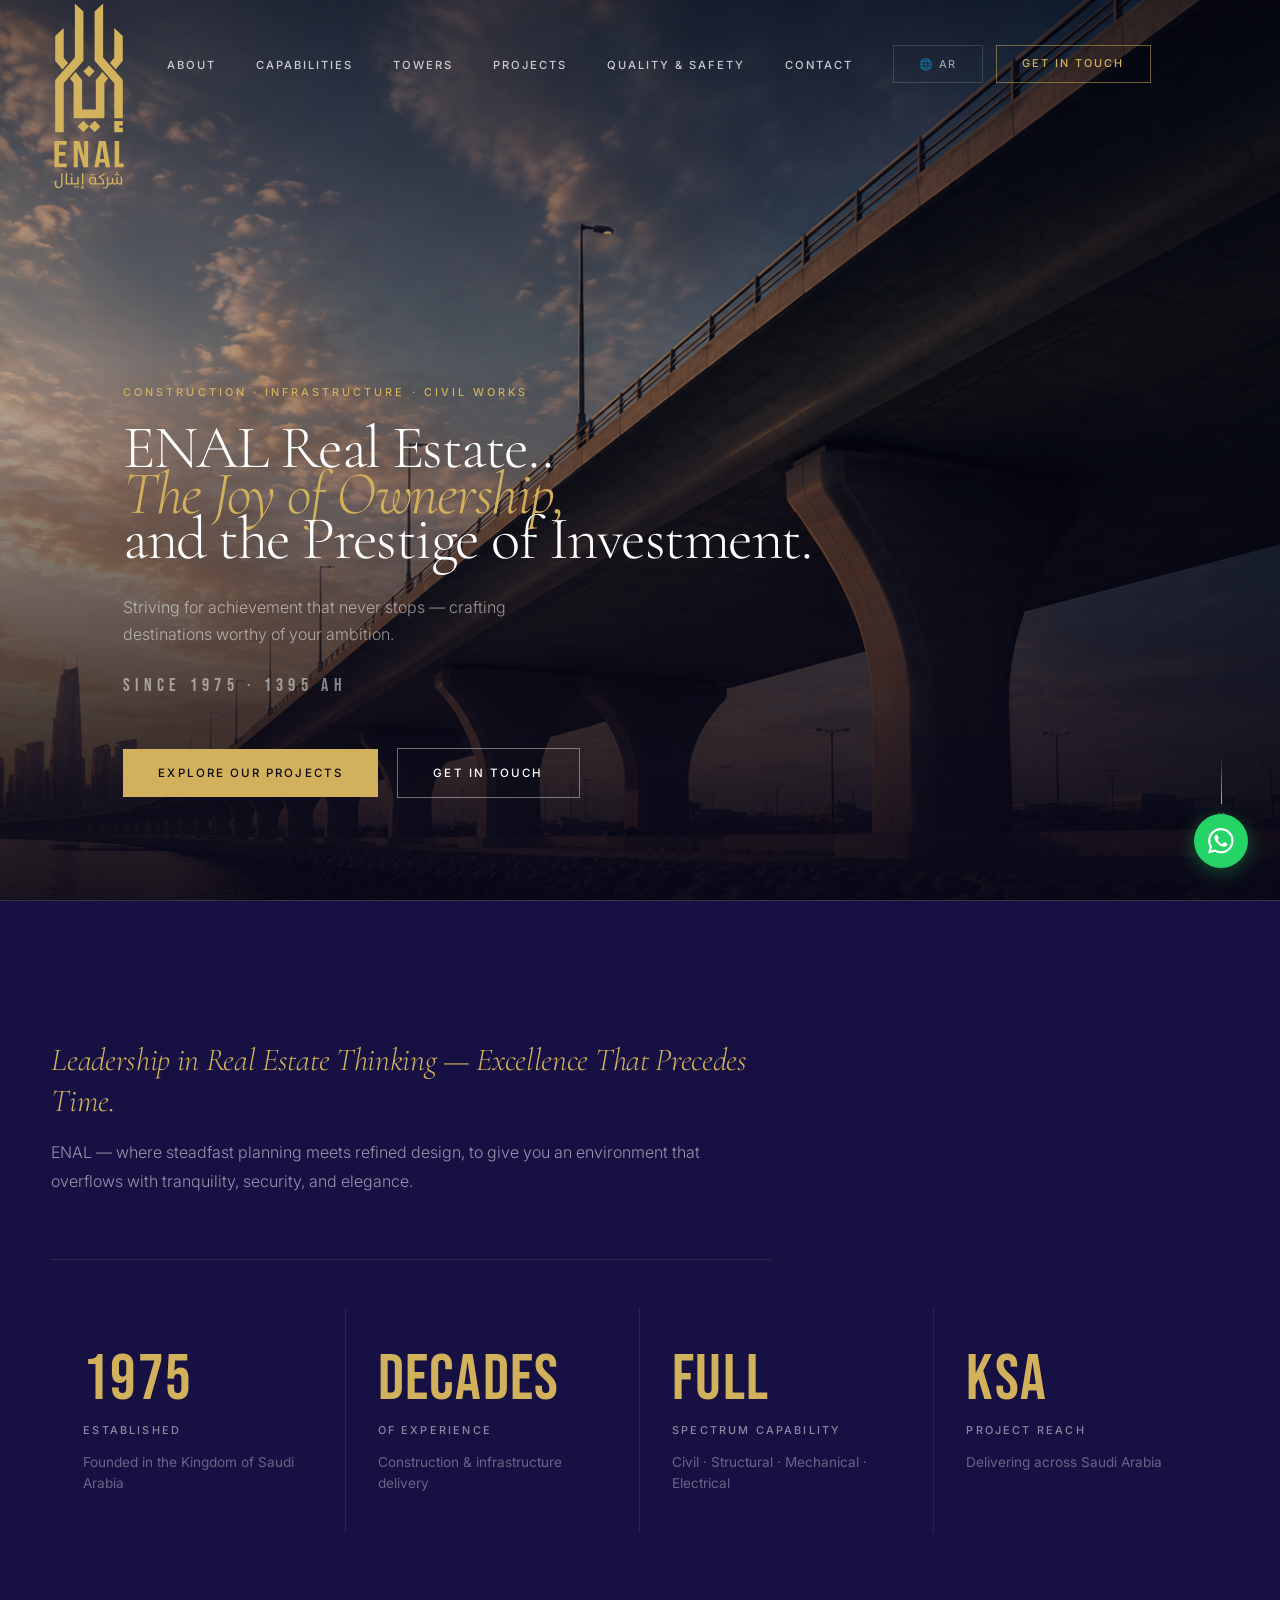
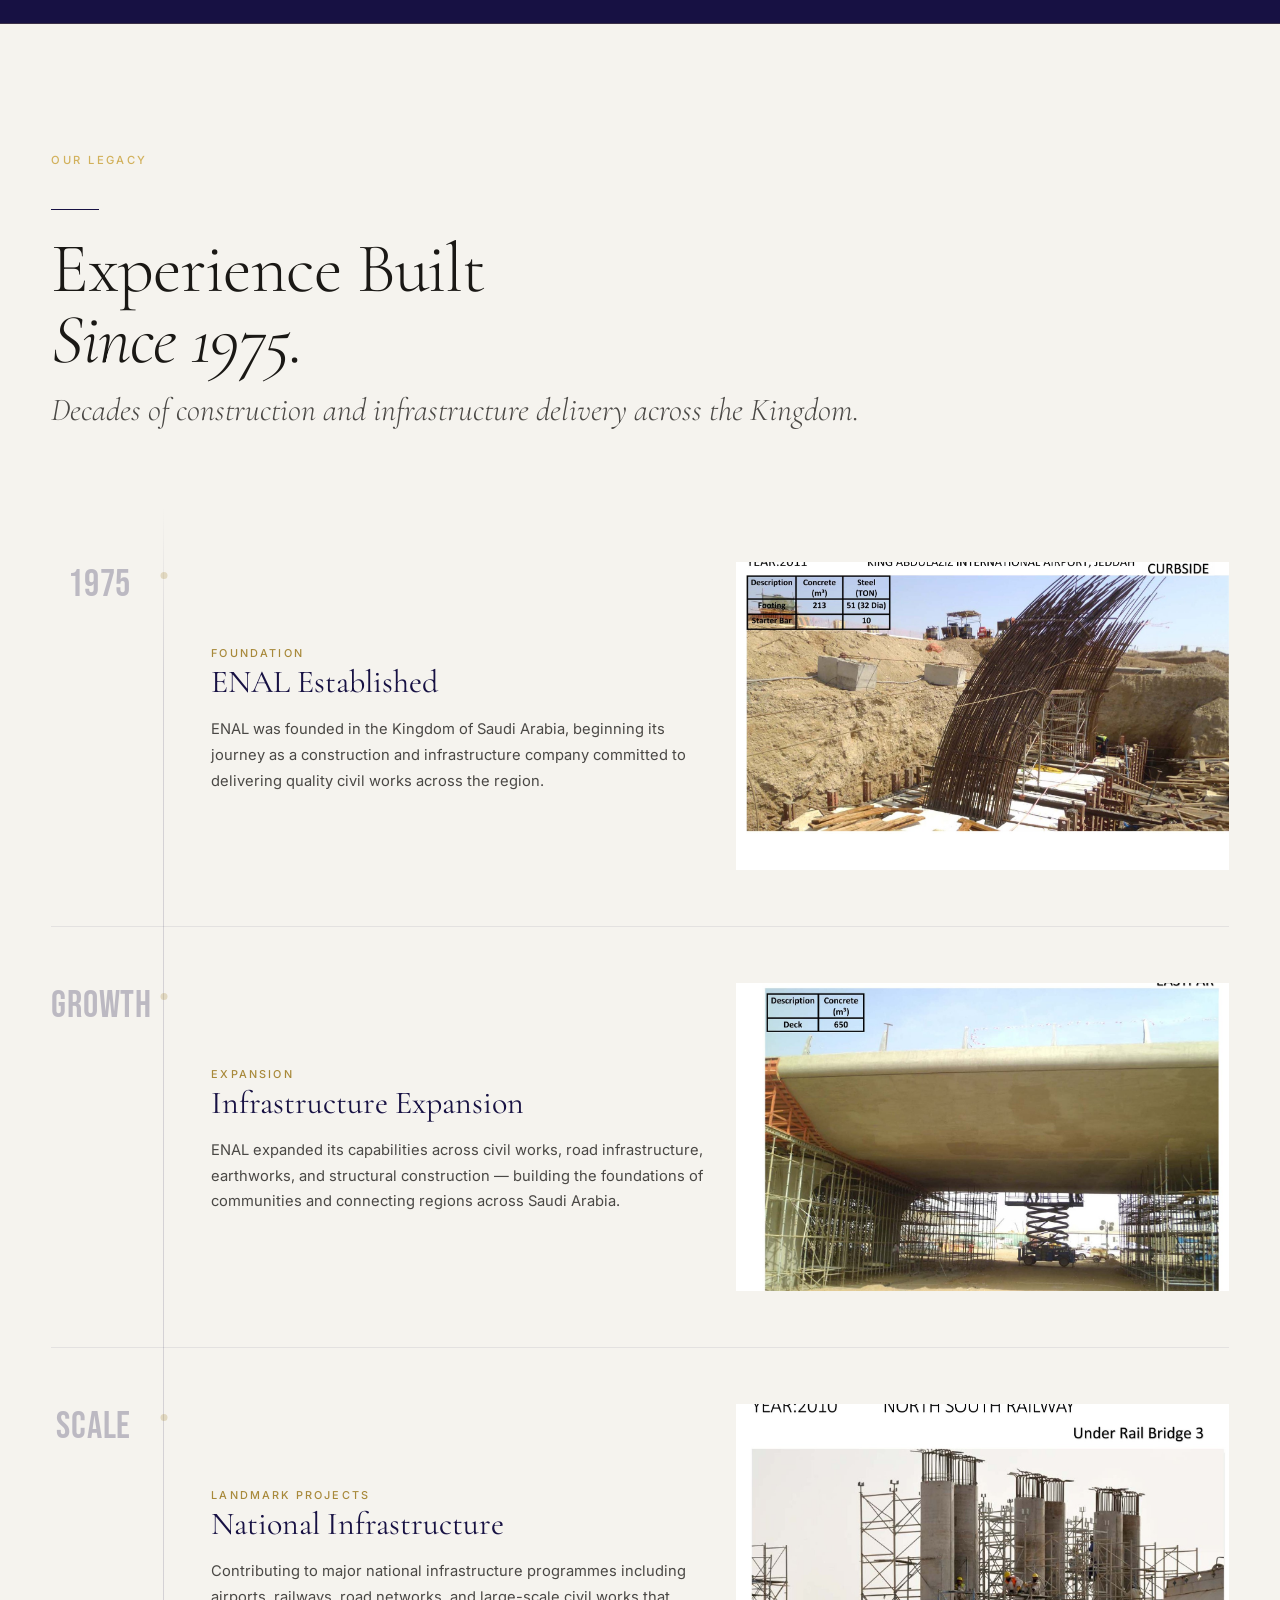
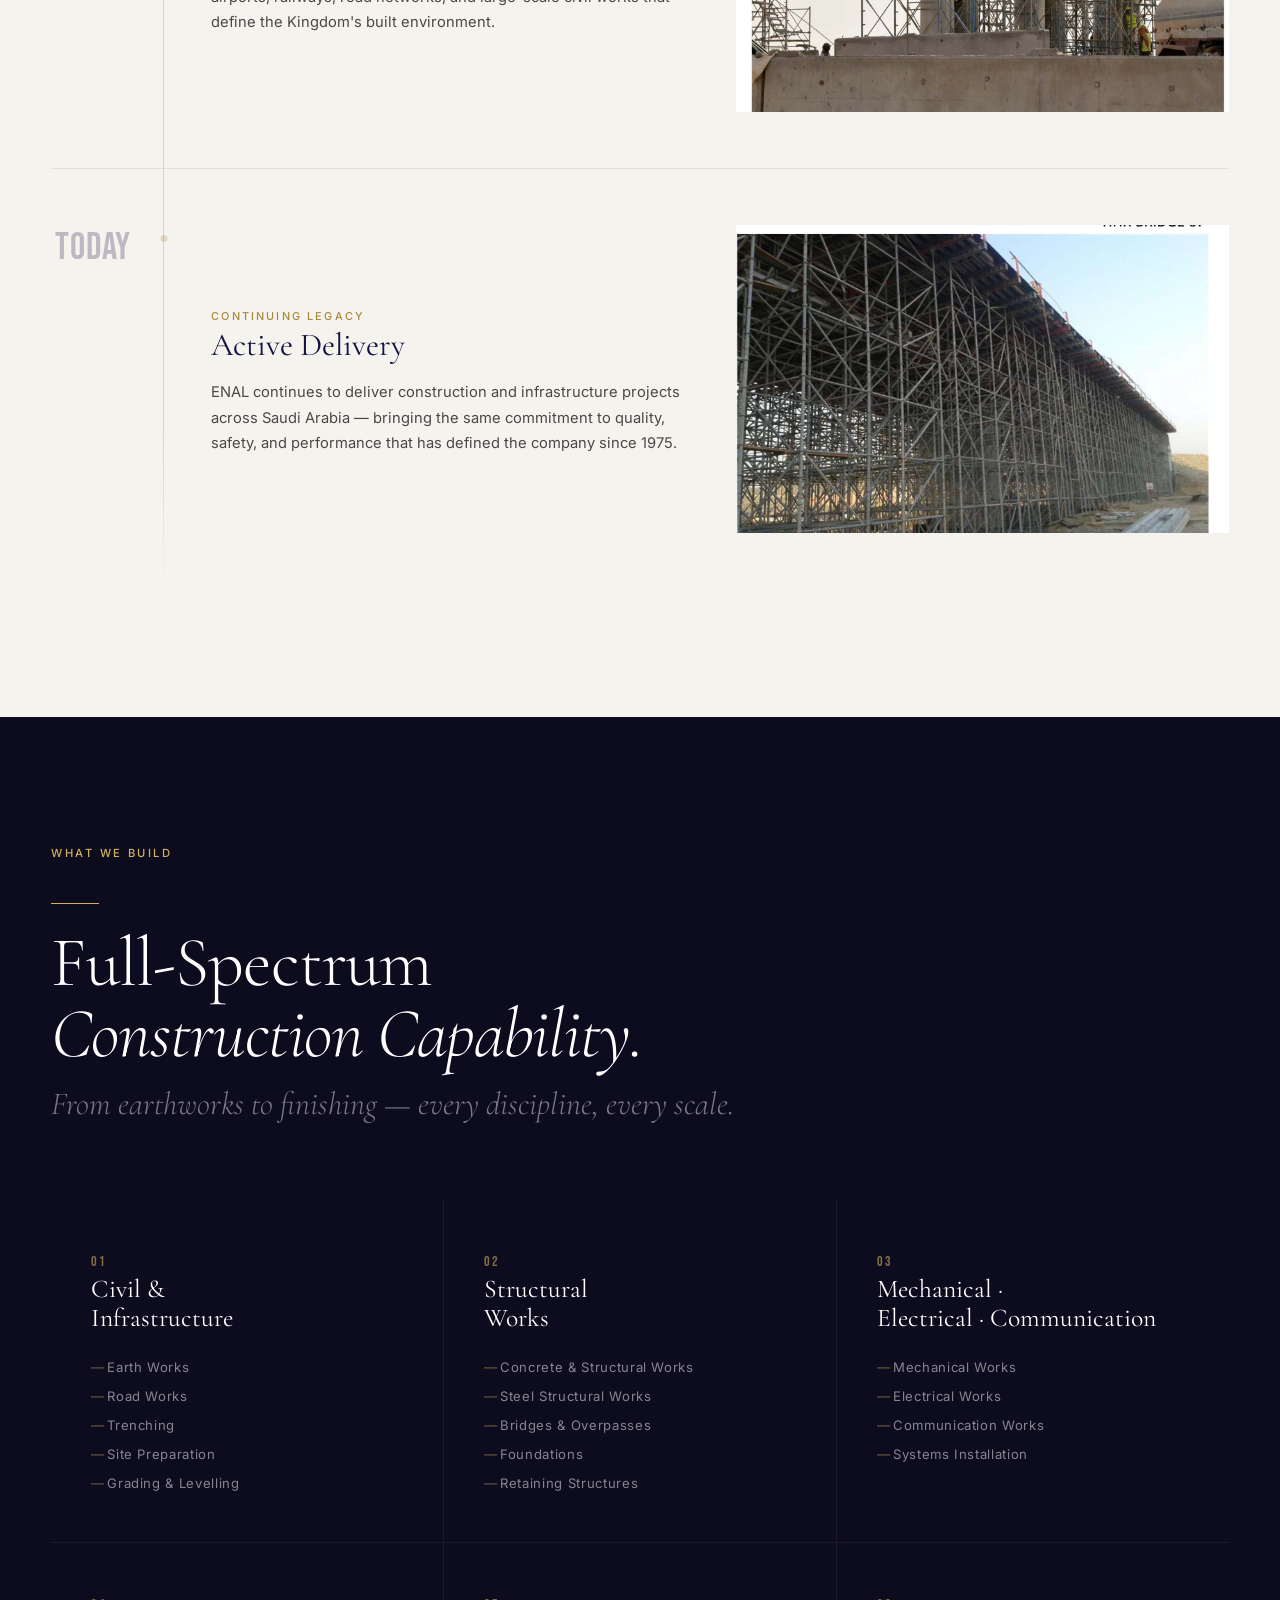
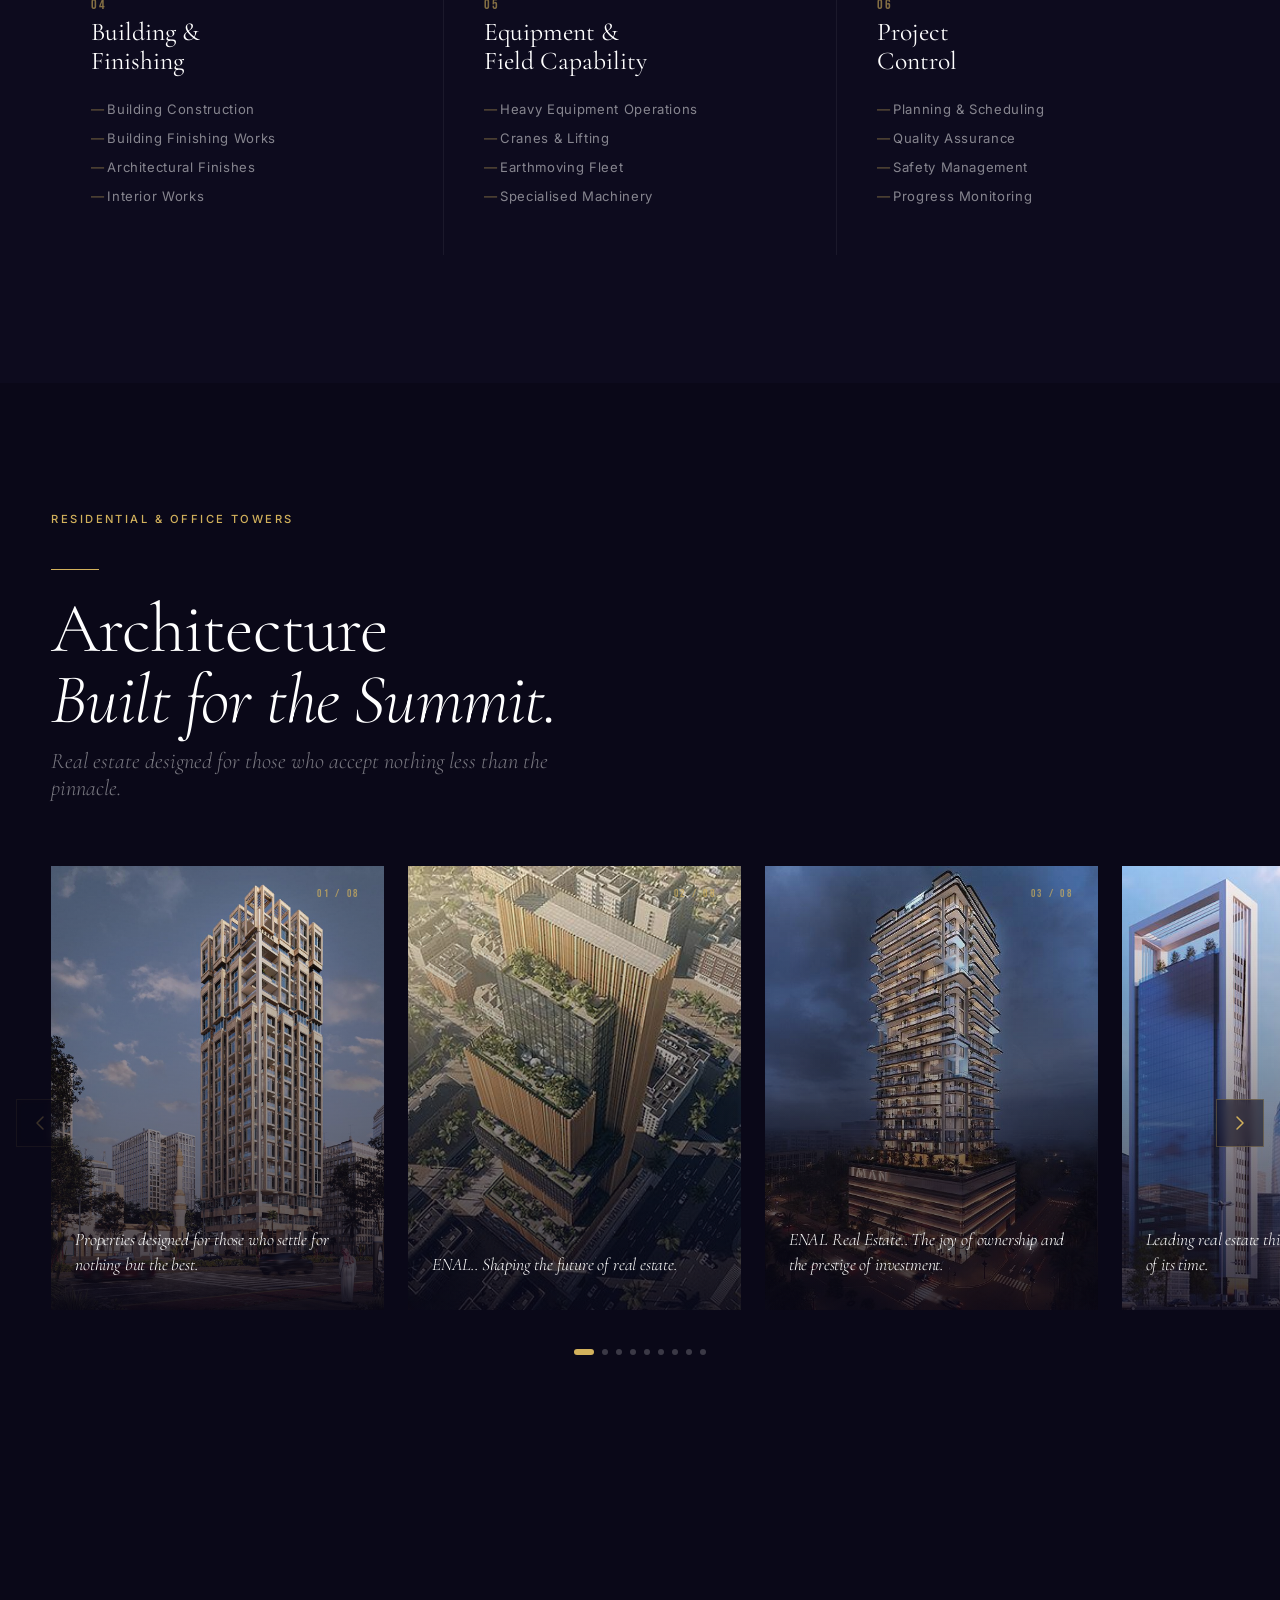
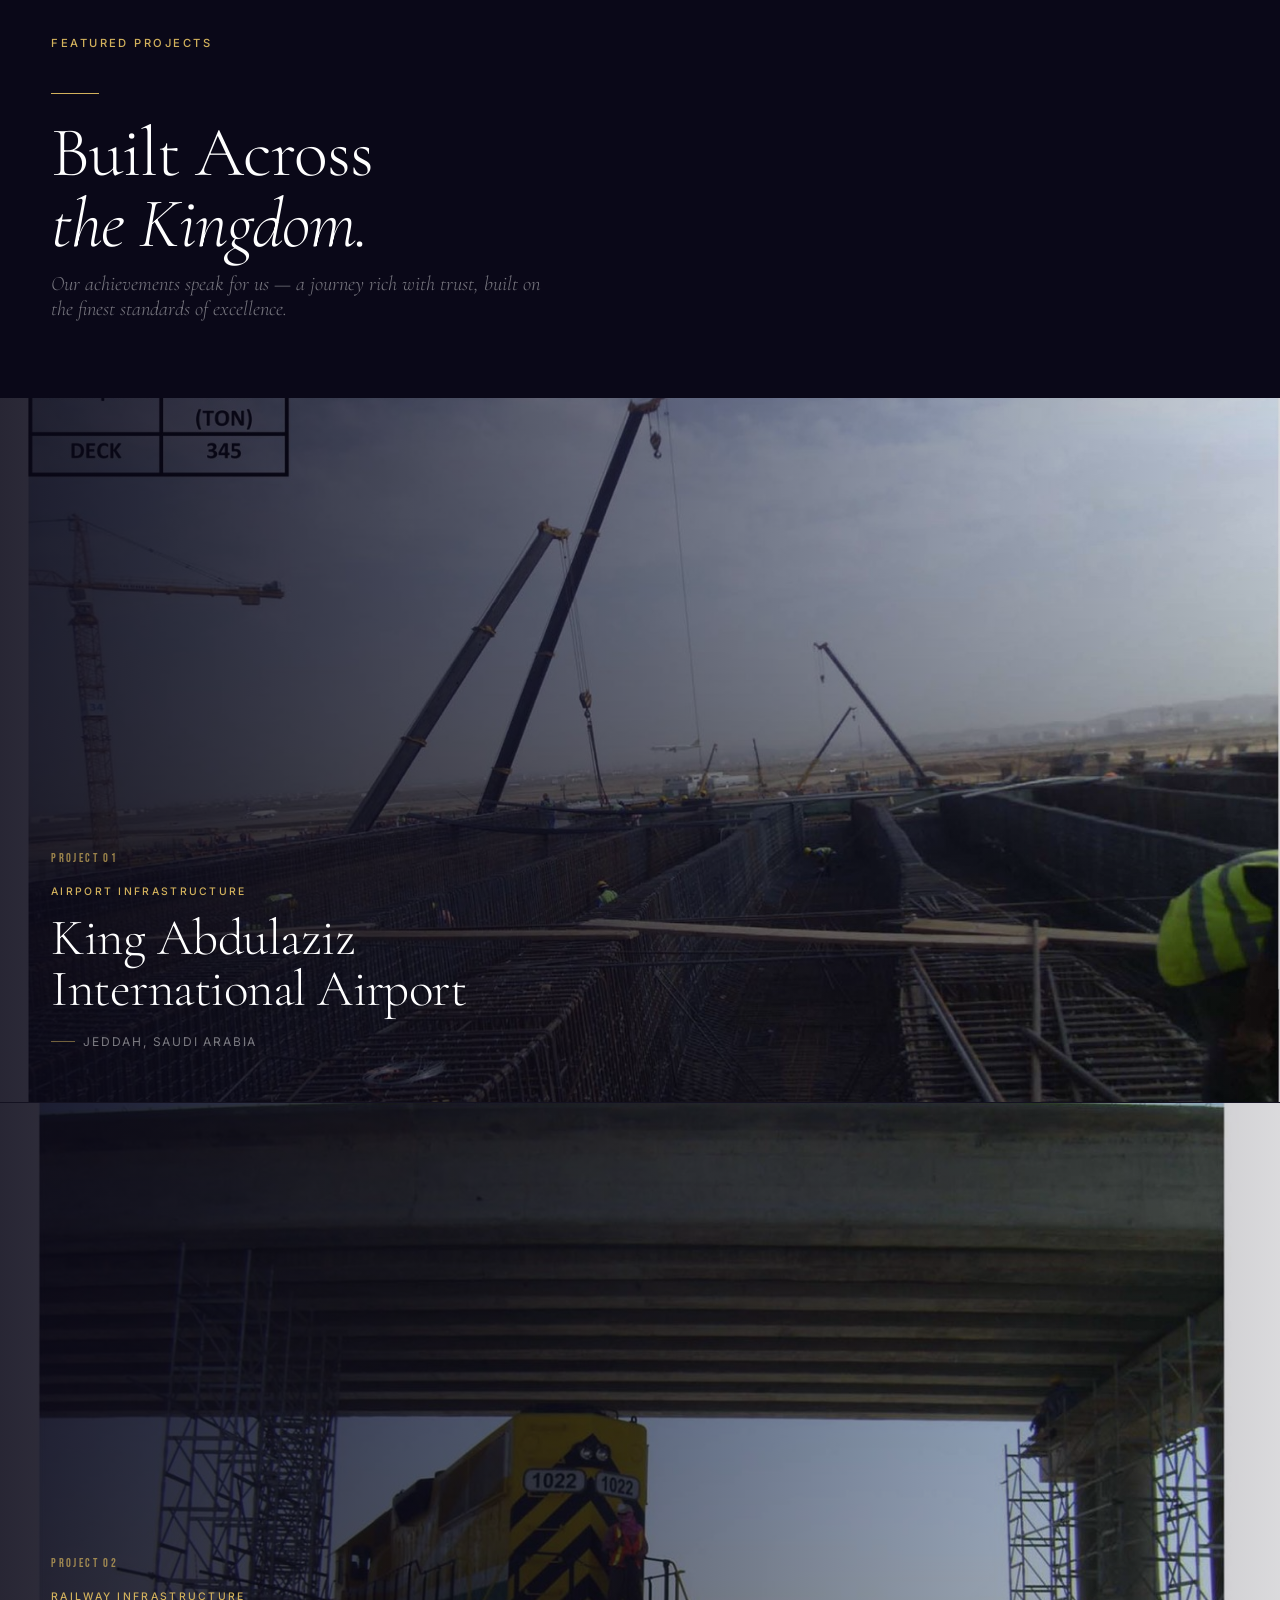
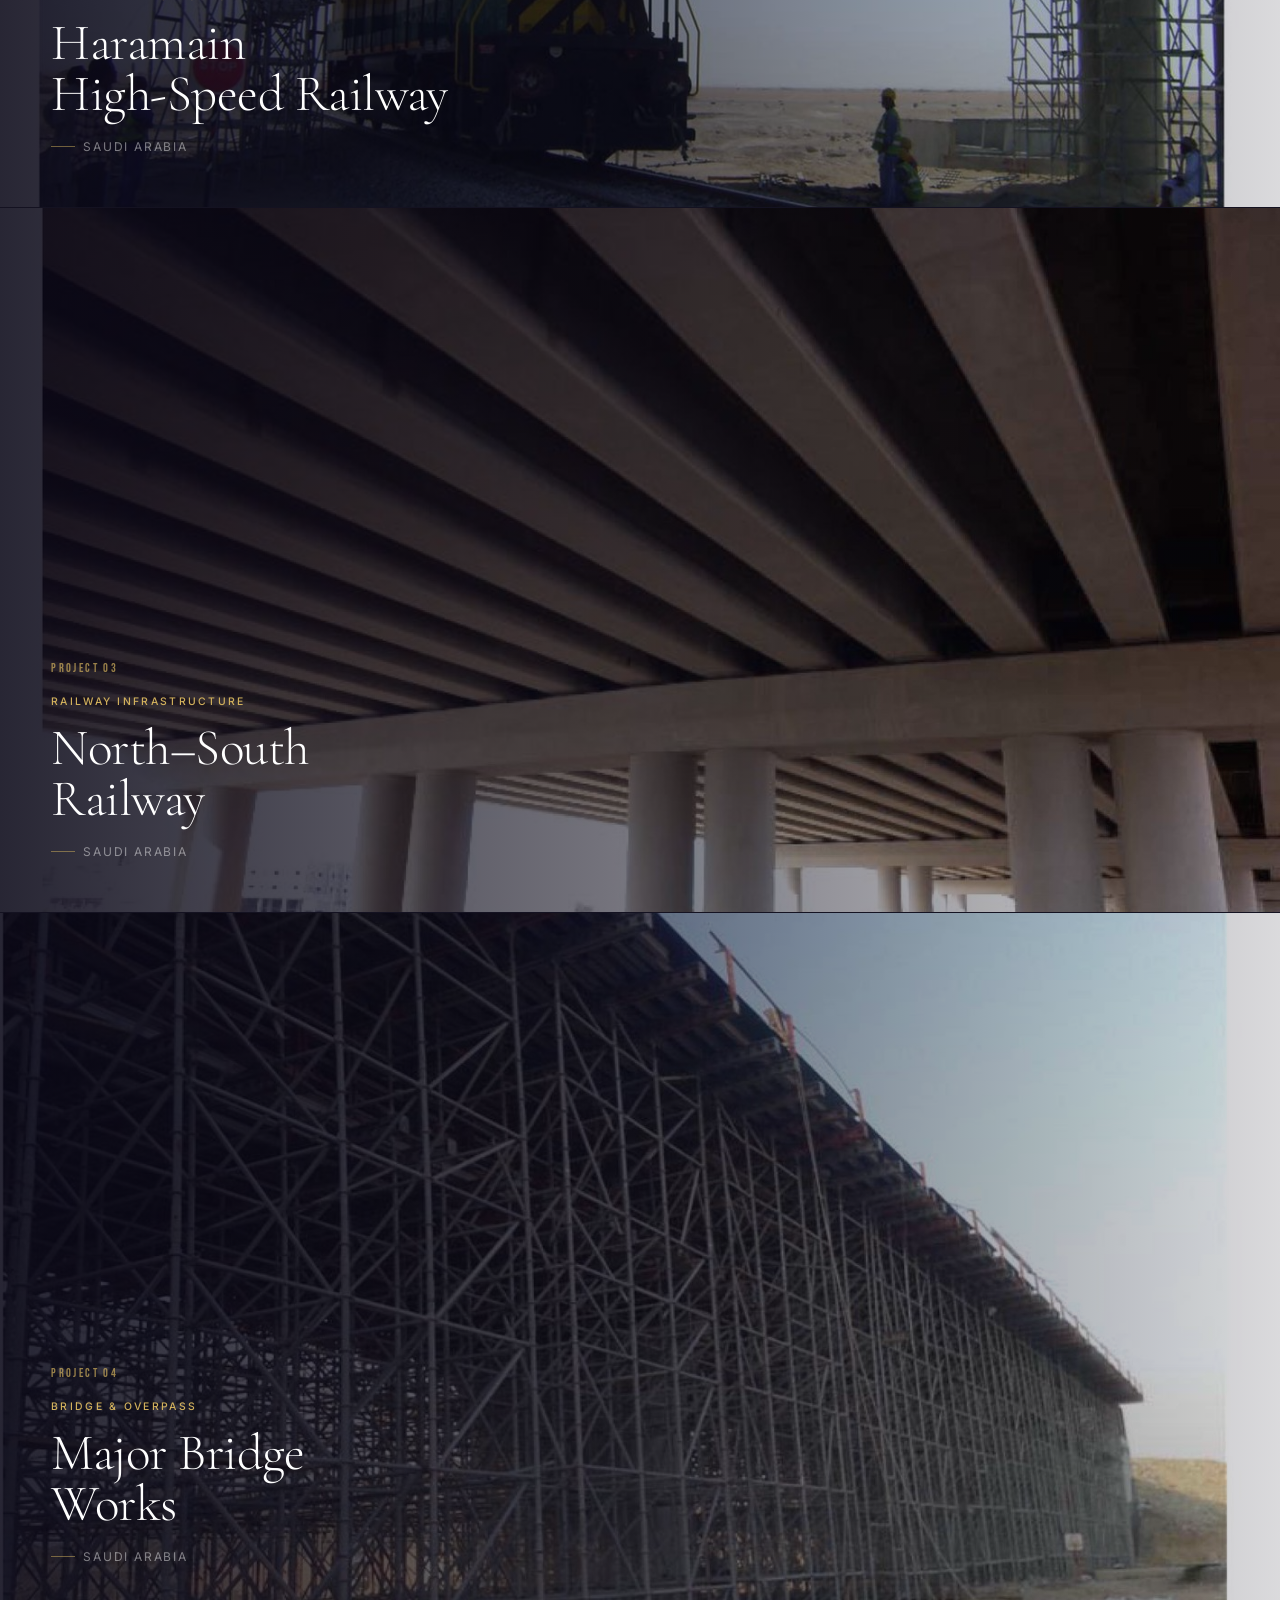
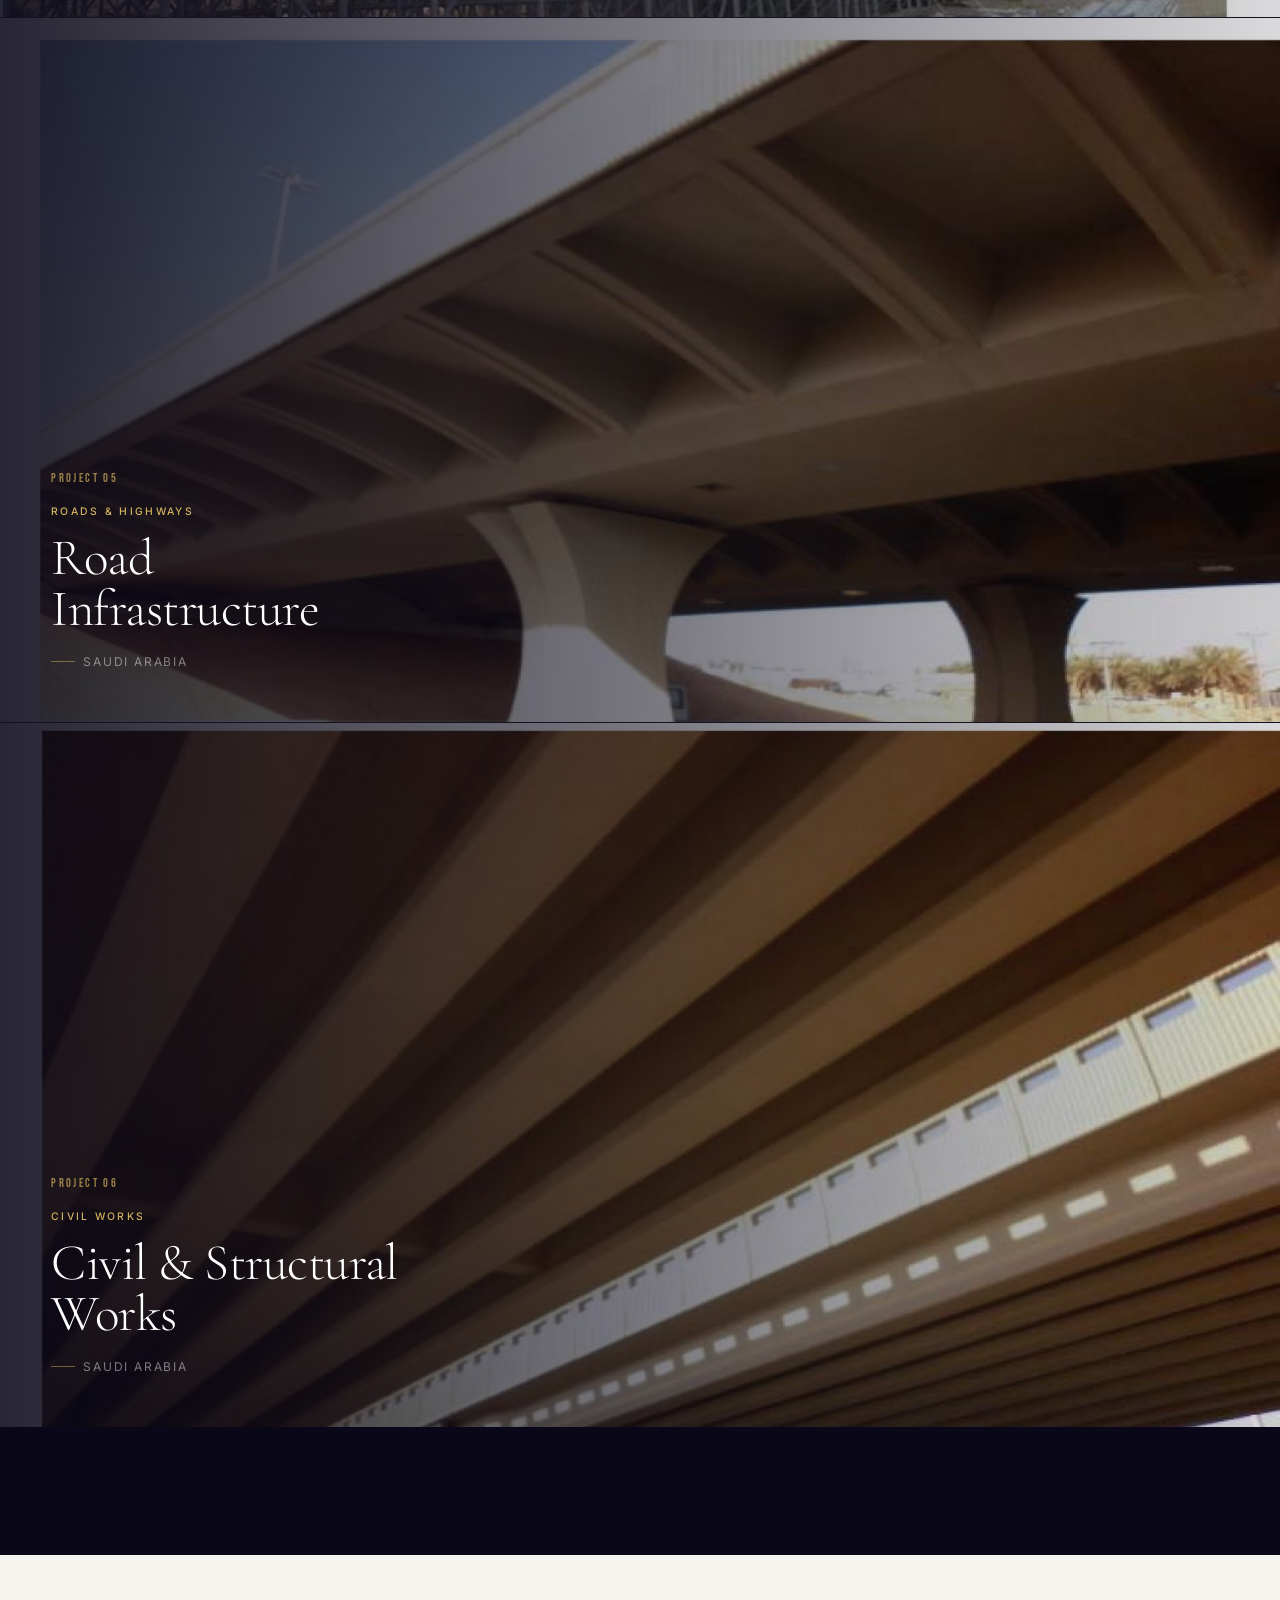
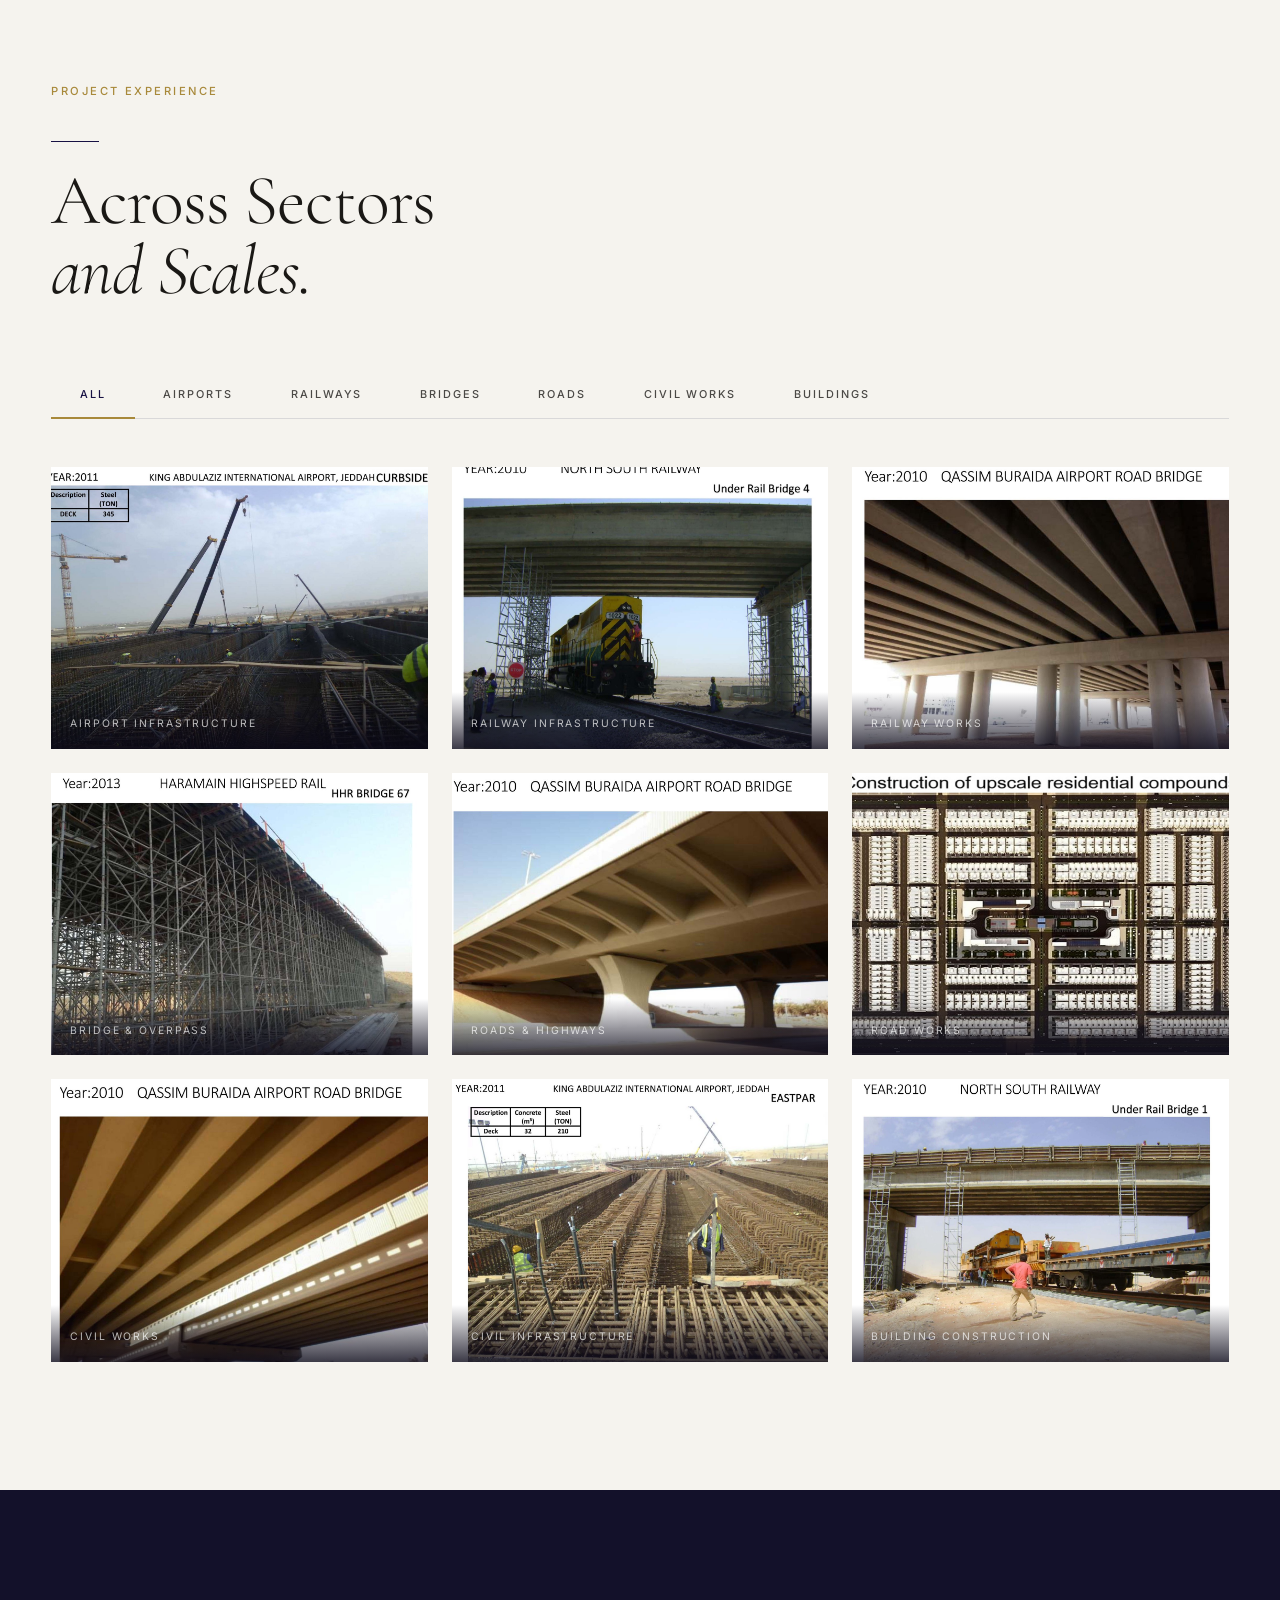
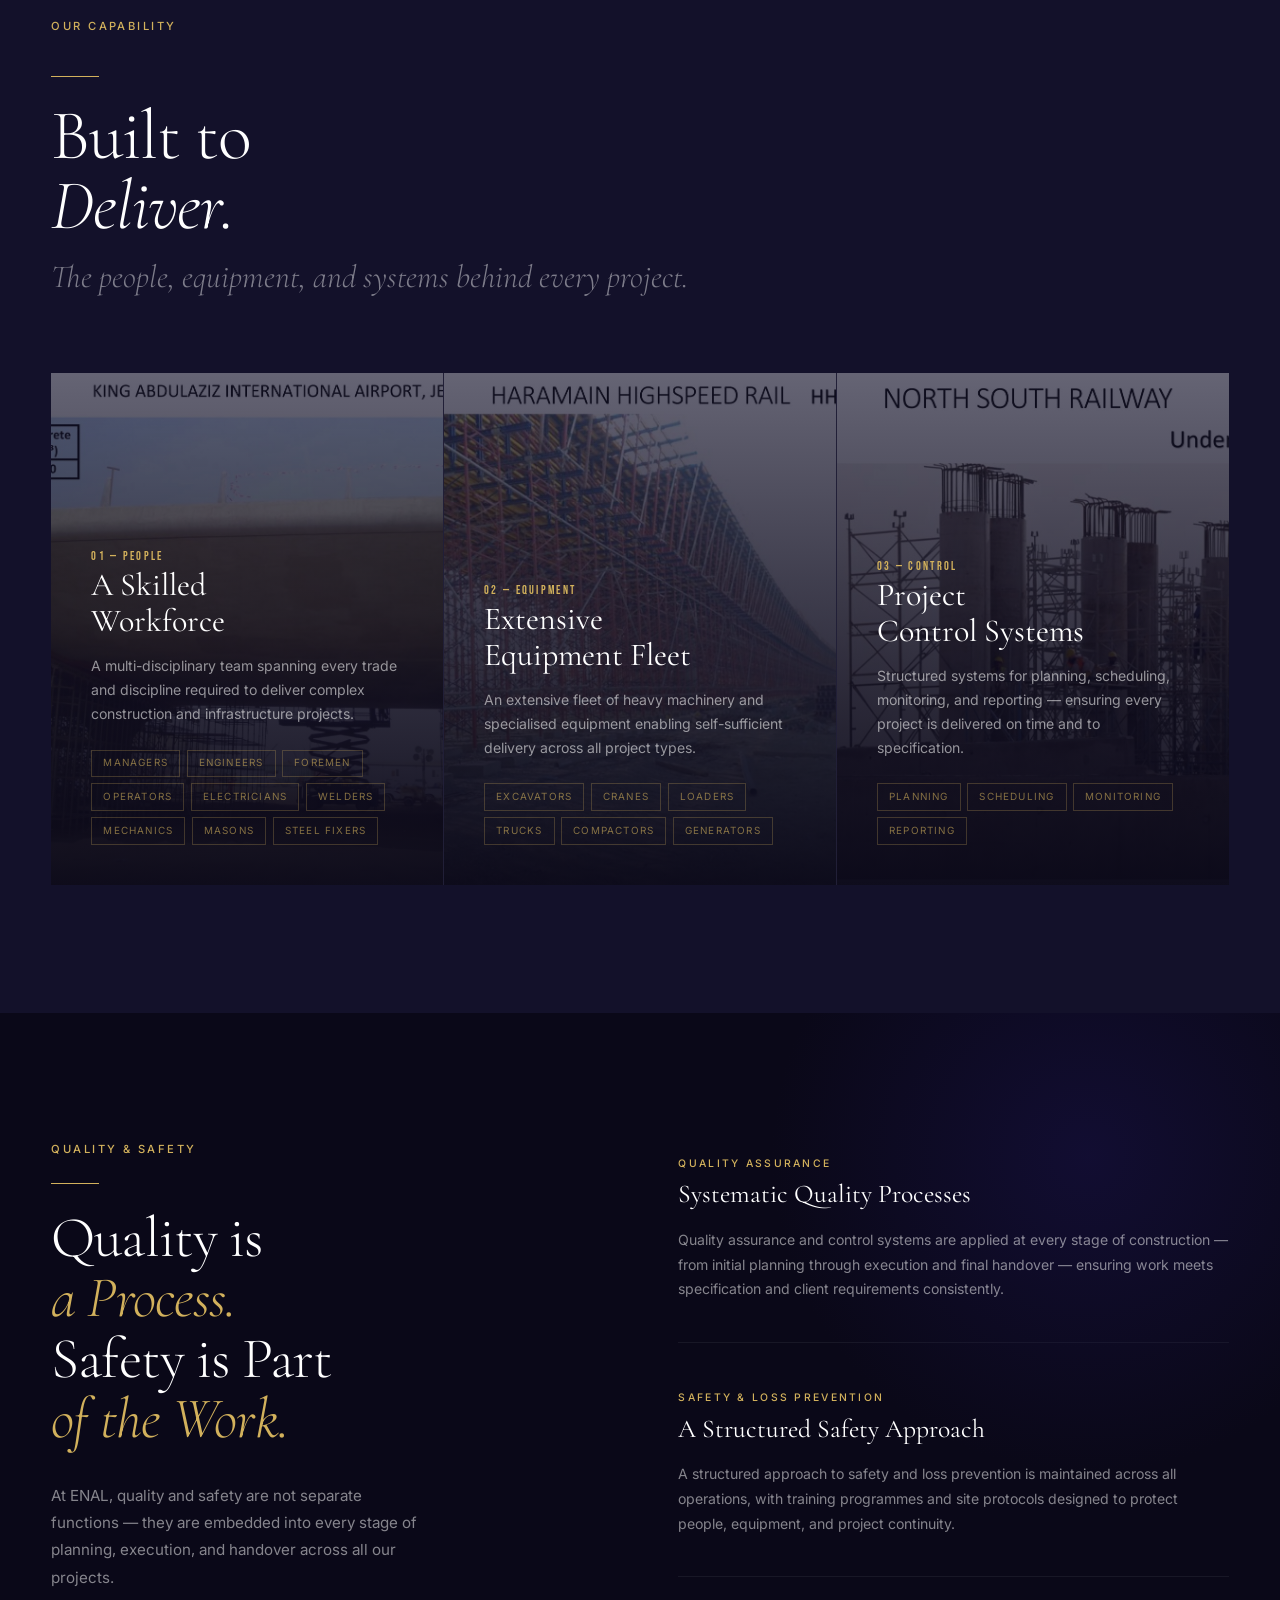
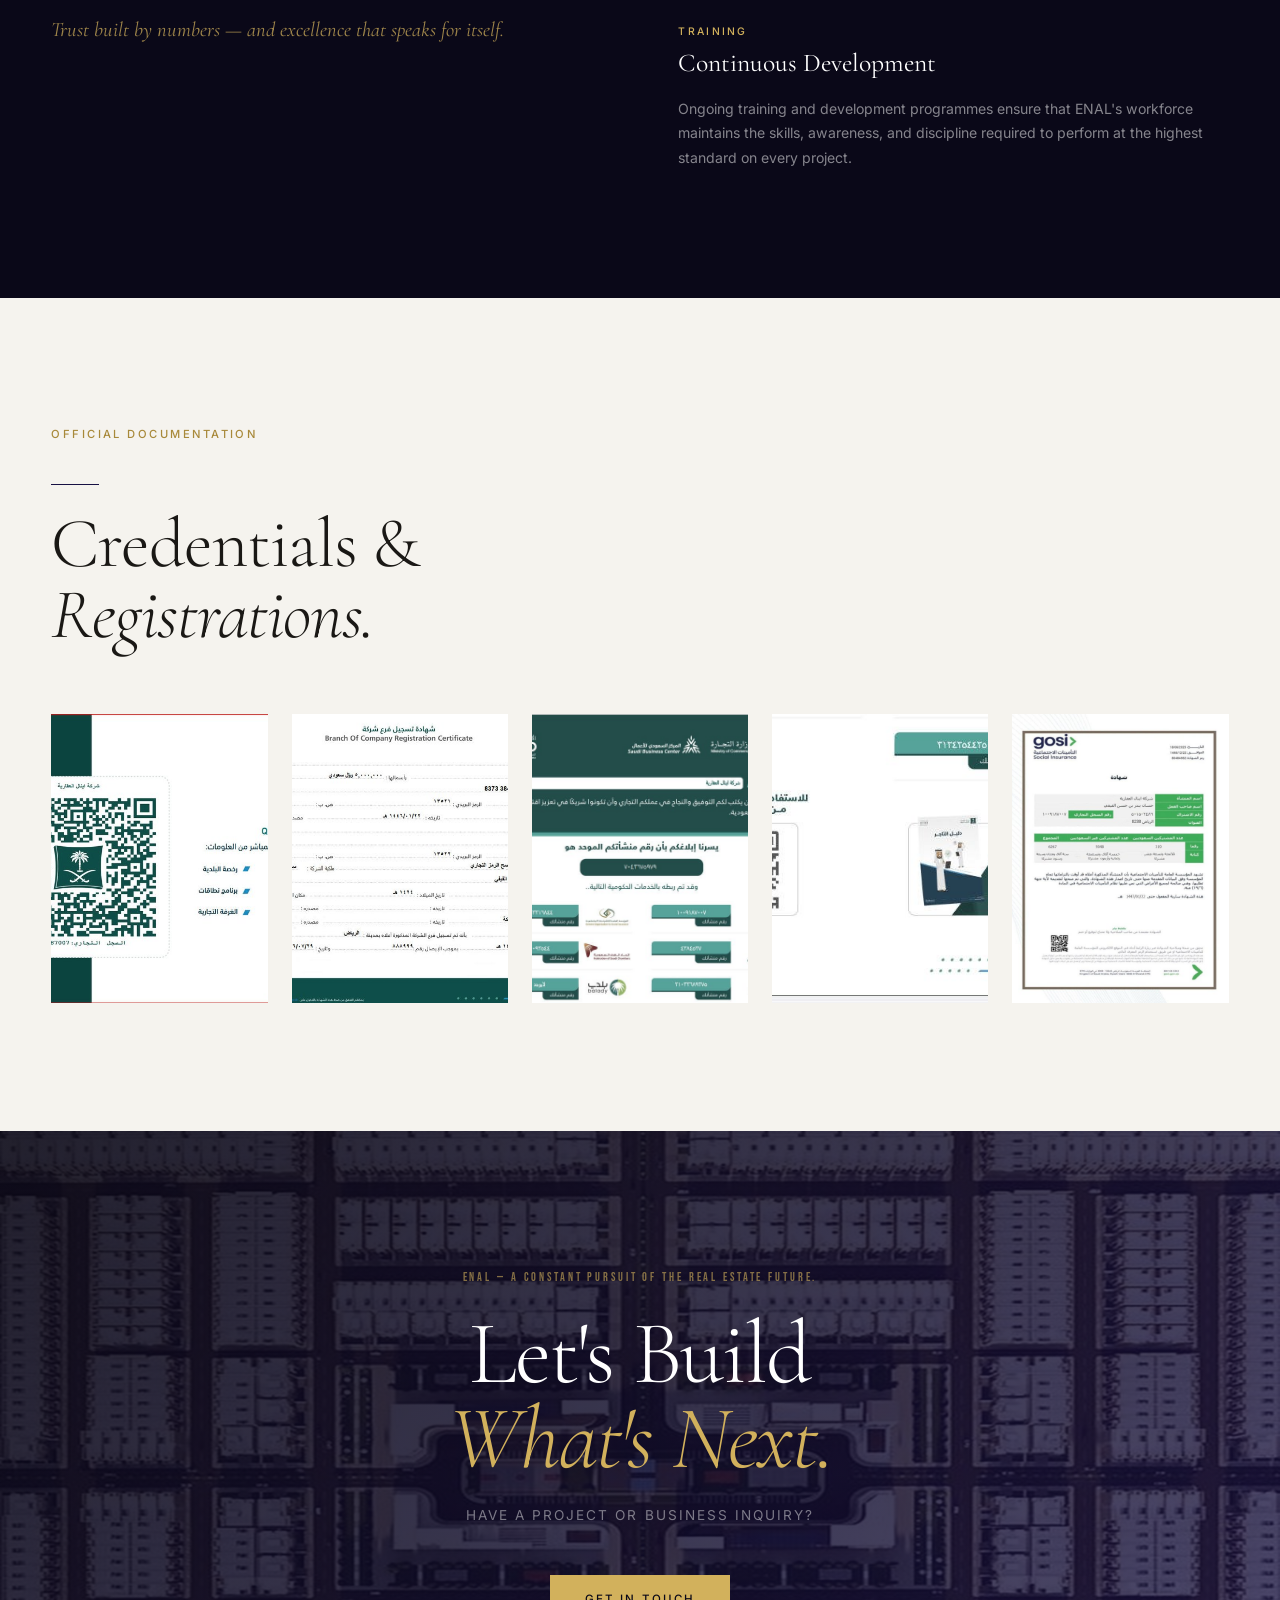
==== index.html @ 7546d6bd "fix: revert hero image, add tower-exterior.jpg to towers gallery as slide 9" ====
<!DOCTYPE html>
<html lang="en" dir="ltr" data-default-lang="en">
<head>
  <meta charset="UTF-8" />
  <meta name="viewport" content="width=device-width, initial-scale=1.0" />
  <meta name="description" content="ENAL — Construction, Infrastructure & Civil Works. Experience built since 1975 across Saudi Arabia." />
  <meta name="theme-color" content="#171143" />
  <link rel="icon" href="assets/images/favicon-32.png" type="image/png" sizes="32x32" />
  <link rel="icon" href="assets/images/favicon-64.png" type="image/png" sizes="64x64" />
  <title>ENAL — Foundations of a Nation. Since 1975.</title>
  <link rel="preconnect" href="https://fonts.googleapis.com" />
  <link rel="preconnect" href="https://fonts.gstatic.com" crossorigin />
  <link href="https://fonts.googleapis.com/css2?family=Cormorant+Garamond:ital,wght@0,300;0,400;0,500;0,600;1,300;1,400&family=Inter:wght@300;400;500;600&family=Bebas+Neue&family=Tajawal:wght@200;300;400;500;700&family=Noto+Kufi+Arabic:wght@100;200;300;400&display=swap" rel="stylesheet" />
  <link rel="stylesheet" href="assets/css/style.css" />
  <link rel="preload" as="image" href="assets/images/hero.png" />
</head>
<body>

<!-- ============================================================
     NAVIGATION
     ============================================================ -->
<nav class="nav" id="nav" role="navigation" aria-label="Main navigation">
  <div class="nav__inner">

    <a href="#hero" class="nav__logo" aria-label="ENAL — Home">
      <img src="assets/images/logo-transparent.svg" alt="ENAL" />
    </a>

    <ul class="nav__links" role="list">
      <li><a href="#about"        class="nav__link" data-en="About"            data-ar="عن الشركة">About</a></li>
      <li><a href="#capabilities" class="nav__link" data-en="Capabilities"     data-ar="خدماتنا">Capabilities</a></li>
      <li><a href="#towers"       class="nav__link" data-en="Towers"            data-ar="الأبراج">Towers</a></li>
      <li><a href="#projects"     class="nav__link" data-en="Projects"         data-ar="المشاريع">Projects</a></li>
      <li><a href="#quality"      class="nav__link" data-en="Quality & Safety" data-ar="الجودة والسلامة">Quality & Safety</a></li>
      <li><a href="#contact"      class="nav__link" data-en="Contact"          data-ar="تواصل معنا">Contact</a></li>
    </ul>

    <div class="nav__actions-wrapper">
      <button class="lang-toggle" id="langToggle" aria-label="Switch language">🌐 AR</button>
      <a href="#contact" class="nav__cta" data-en="Get in Touch" data-ar="تواصل معنا">Get in Touch</a>
    </div>

    <button class="nav__lang-mobile" id="langToggleMobile" aria-label="Switch language">🌐 AR</button>

    <button class="nav__hamburger" id="hamburger" aria-label="Open menu" aria-expanded="false">
      <span></span><span></span><span></span>
    </button>

  </div>
</nav>

<!-- Mobile Menu -->
<div class="nav__mobile" id="mobileMenu" role="dialog" aria-label="Mobile navigation">
  <a href="#about"        class="nav__mobile-link" data-mobile-link data-en="About"            data-ar="عن الشركة">About</a>
  <a href="#capabilities" class="nav__mobile-link" data-mobile-link data-en="Capabilities"     data-ar="خدماتنا">Capabilities</a>
  <a href="#towers"       class="nav__mobile-link" data-mobile-link data-en="Towers"            data-ar="الأبراج">Towers</a>
  <a href="#projects"     class="nav__mobile-link" data-mobile-link data-en="Projects"         data-ar="المشاريع">Projects</a>
  <a href="#quality"      class="nav__mobile-link" data-mobile-link data-en="Quality & Safety" data-ar="الجودة والسلامة">Quality & Safety</a>
  <a href="#contact"      class="nav__mobile-link" data-mobile-link data-en="Contact"          data-ar="تواصل معنا">Contact</a>
  <a href="#contact"      class="nav__mobile-cta"  data-mobile-link data-en="Get in Touch"     data-ar="تواصل معنا">Get in Touch</a>
  <button class="nav__mobile-lang" id="mobileLangToggle" aria-label="Switch language">AR | العربية</button>
</div>


<!-- ============================================================
     HERO
     ============================================================ -->
<section class="hero" id="hero" aria-label="Hero">
  <div class="hero__bg" id="heroBg" role="img" aria-label="ENAL construction project"></div>
  <div class="hero__overlay"></div>

  <div class="hero__content">
    <p class="hero__label"
       data-en="Construction · Infrastructure · Civil Works"
       data-ar="إنشاءات · بنية تحتية · أعمال مدنية">
      Construction · Infrastructure · Civil Works
    </p>

    <h1 class="hero__title"
        data-en="ENAL Real Estate..<br /><em>The Joy of Ownership,</em><br />and the Prestige of Investment."
        data-ar="إينال العقارية..<br /><em>متعة الاقتناء،</em><br />وسمو الاستثمار.">
      إينال العقارية..<br /><em>متعة الاقتناء،</em><br />وسمو الاستثمار.
    </h1>

    <p class="hero__supporting"
       data-en="Striving for achievement that never stops — crafting destinations worthy of your ambition."
       data-ar="سعى إلى الإنجاز لا يعرف التوقف، لنصنع وجهات تليق بطموحك.">
      Striving for achievement that never stops — crafting destinations worthy of your ambition.
    </p>

    <p class="hero__since"
       data-en="Since 1975 · 1395 AH"
       data-ar="منذ عام ١٩٧٥ · ١٣٩٥ هـ">
      Since 1975 · 1395 AH
    </p>

    <div class="hero__actions">
      <a href="#projects" class="btn btn--primary"
         data-en="Explore Our Projects"
         data-ar="استعرض مشاريعنا">
        Explore Our Projects
        <svg width="14" height="14" viewBox="0 0 14 14" fill="none" aria-hidden="true">
          <path d="M1 7h12M7 1l6 6-6 6" stroke="currentColor" stroke-width="1.5" stroke-linecap="round" stroke-linejoin="round"/>
        </svg>
      </a>
      <a href="#contact" class="btn btn--outline"
         data-en="Get in Touch"
         data-ar="تواصل معنا">
        Get in Touch
      </a>
    </div>
  </div>

  <div class="hero__scroll" aria-hidden="true">
    <div class="hero__scroll-line"></div>
    <span class="hero__scroll-text" data-en="Scroll" data-ar="تمرير">Scroll</span>
  </div>
</section>


<!-- ============================================================
     AT A GLANCE
     ============================================================ -->
<section class="glance" id="about" aria-label="ENAL at a glance">
  <div class="container">

    <div class="glance__philosophy reveal">
      <p class="glance__philosophy-heading"
         data-en="Leadership in Real Estate Thinking — Excellence That Precedes Time."
         data-ar="قيادة في الفكر العقاري.. وتميّز يسبق الزمن.">
        Leadership in Real Estate Thinking — Excellence That Precedes Time.
      </p>
      <p class="glance__philosophy-body"
         data-en="ENAL — where steadfast planning meets refined design, to give you an environment that overflows with tranquility, security, and elegance."
         data-ar="إينال العقارية.. حيث يلتقي التخطيط الراسخ بالتصميم الرفيع، لنمنحك بيئة تفيض بالهدوء، والأمان، والفخامة.">
        ENAL — where steadfast planning meets refined design, to give you an environment that overflows with tranquility, security, and elegance.
      </p>
    </div>

    <div class="glance__grid">

      <div class="glance__item reveal">
        <span class="glance__number">1975</span>
        <span class="glance__label" data-en="Established"          data-ar="تأسست الشركة">Established</span>
        <span class="glance__desc"  data-en="Founded in the Kingdom of Saudi Arabia" data-ar="تأسست في المملكة العربية السعودية">Founded in the Kingdom of Saudi Arabia</span>
      </div>

      <div class="glance__item reveal reveal-delay-1">
        <span class="glance__number" data-en="Decades" data-ar="عقود">Decades</span>
        <span class="glance__label"  data-en="Of Experience"       data-ar="من الخبرة">Of Experience</span>
        <span class="glance__desc"   data-en="Construction & infrastructure delivery" data-ar="تنفيذ مشاريع الإنشاء والبنية التحتية">Construction & infrastructure delivery</span>
      </div>

      <div class="glance__item reveal reveal-delay-2">
        <span class="glance__number" data-en="Full"  data-ar="قدرة">Full</span>
        <span class="glance__label"  data-en="Spectrum Capability" data-ar="متكاملة">Spectrum Capability</span>
        <span class="glance__desc"   data-en="Civil · Structural · Mechanical · Electrical" data-ar="مدني · إنشائي · ميكانيكي · كهربائي">Civil · Structural · Mechanical · Electrical</span>
      </div>

      <div class="glance__item reveal reveal-delay-3">
        <span class="glance__number">KSA</span>
        <span class="glance__label"  data-en="Project Reach"       data-ar="نطاق المشاريع">Project Reach</span>
        <span class="glance__desc"   data-en="Delivering across Saudi Arabia" data-ar="التنفيذ في أرجاء المملكة">Delivering across Saudi Arabia</span>
      </div>

    </div>
  </div>
</section>

<!-- ============================================================
     LEGACY TIMELINE
     ============================================================ -->
<section class="legacy section" id="legacy" aria-label="Our legacy">
  <div class="container">

    <header class="legacy__header section-header reveal">
      <span class="t-label" data-en="Our Legacy" data-ar="إرثنا">Our Legacy</span>
      <div class="divider"></div>
      <h2 class="t-title c-dark"
          data-en="Experience Built&lt;br /&gt;&lt;em&gt;Since 1975.&lt;/em&gt;"
          data-ar="خبرة راسخة&lt;br /&gt;&lt;em&gt;منذ ١٩٧٥.&lt;/em&gt;">
        Experience Built<br /><em>Since 1975.</em>
      </h2>
      <p class="t-subtitle" style="color:var(--gray-dark);margin-top:1rem;"
         data-en="Decades of construction and infrastructure delivery across the Kingdom."
         data-ar="عقود من تنفيذ مشاريع الإنشاء والبنية التحتية في أرجاء المملكة.">
        Decades of construction and infrastructure delivery across the Kingdom.
      </p>
    </header>

    <div class="legacy__timeline">

      <div class="legacy__item reveal">
        <div class="legacy__year">1975</div>
        <div class="legacy__body">
          <div class="legacy__text-block">
            <span class="legacy__era" data-en="Foundation" data-ar="التأسيس">Foundation</span>
            <h3 class="legacy__title" data-en="ENAL Established" data-ar="تأسيس إينال">ENAL Established</h3>
            <p class="legacy__desc"
               data-en="ENAL was founded in the Kingdom of Saudi Arabia, beginning its journey as a construction and infrastructure company committed to delivering quality civil works across the region."
               data-ar="تأسست شركة إينال في المملكة العربية السعودية، لتبدأ مسيرتها شركةً متخصصة في الإنشاء والبنية التحتية، ملتزمةً بتقديم أعمال مدنية عالية الجودة في المنطقة.">
              ENAL was founded in the Kingdom of Saudi Arabia, beginning its journey as a construction and infrastructure company committed to delivering quality civil works across the region.
            </p>
          </div>
          <div class="legacy__image">
            <img src="assets/images/project-02.jpg" alt="ENAL early construction works" loading="lazy" />
          </div>
        </div>
      </div>

      <div class="legacy__item reveal">
        <div class="legacy__year" data-en="Growth" data-ar="النمو">Growth</div>
        <div class="legacy__body">
          <div class="legacy__text-block">
            <span class="legacy__era" data-en="Expansion" data-ar="التوسع">Expansion</span>
            <h3 class="legacy__title" data-en="Infrastructure Expansion" data-ar="توسع في البنية التحتية">Infrastructure Expansion</h3>
            <p class="legacy__desc"
               data-en="ENAL expanded its capabilities across civil works, road infrastructure, earthworks, and structural construction — building the foundations of communities and connecting regions across Saudi Arabia."
               data-ar="وسّعت إينال قدراتها لتشمل الأعمال المدنية وبنية الطرق وأعمال الحفر والإنشاءات الهيكلية، مُرسيةً أسس المجتمعات وواصلةً بين مناطق المملكة.">
              ENAL expanded its capabilities across civil works, road infrastructure, earthworks, and structural construction — building the foundations of communities and connecting regions across Saudi Arabia.
            </p>
          </div>
          <div class="legacy__image">
            <img src="assets/images/project-06.jpg" alt="ENAL infrastructure works" loading="lazy" />
          </div>
        </div>
      </div>

      <div class="legacy__item reveal">
        <div class="legacy__year" data-en="Scale" data-ar="الحجم">Scale</div>
        <div class="legacy__body">
          <div class="legacy__text-block">
            <span class="legacy__era" data-en="Landmark Projects" data-ar="مشاريع بارزة">Landmark Projects</span>
            <h3 class="legacy__title" data-en="National Infrastructure" data-ar="البنية التحتية الوطنية">National Infrastructure</h3>
            <p class="legacy__desc"
               data-en="Contributing to major national infrastructure programmes including airports, railways, road networks, and large-scale civil works that define the Kingdom's built environment."
               data-ar="المساهمة في برامج البنية التحتية الوطنية الكبرى، بما فيها المطارات والسكك الحديدية وشبكات الطرق والأعمال المدنية الضخمة التي تُشكّل البيئة العمرانية للمملكة.">
              Contributing to major national infrastructure programmes including airports, railways, road networks, and large-scale civil works that define the Kingdom's built environment.
            </p>
          </div>
          <div class="legacy__image">
            <img src="assets/images/project-24.jpg" alt="ENAL major infrastructure project" loading="lazy" />
          </div>
        </div>
      </div>

      <div class="legacy__item reveal">
        <div class="legacy__year" data-en="Today" data-ar="اليوم">Today</div>
        <div class="legacy__body">
          <div class="legacy__text-block">
            <span class="legacy__era" data-en="Continuing Legacy" data-ar="الإرث المستمر">Continuing Legacy</span>
            <h3 class="legacy__title" data-en="Active Delivery" data-ar="تنفيذ فعّال">Active Delivery</h3>
            <p class="legacy__desc"
               data-en="ENAL continues to deliver construction and infrastructure projects across Saudi Arabia — bringing the same commitment to quality, safety, and performance that has defined the company since 1975."
               data-ar="تواصل إينال تنفيذ مشاريع الإنشاء والبنية التحتية في أرجاء المملكة، محافظةً على ذات الالتزام بالجودة والسلامة والأداء الذي ميّزها منذ عام ١٩٧٥.">
              ENAL continues to deliver construction and infrastructure projects across Saudi Arabia — bringing the same commitment to quality, safety, and performance that has defined the company since 1975.
            </p>
          </div>
          <div class="legacy__image">
            <img src="assets/images/project-10.jpg" alt="ENAL current project" loading="lazy" />
          </div>
        </div>
      </div>

    </div>
  </div>
</section>


<!-- ============================================================
     CAPABILITIES
     ============================================================ -->
<section class="capabilities section" id="capabilities" aria-label="What we build">
  <div class="container">

    <header class="capabilities__header section-header reveal">
      <span class="t-label" data-en="What We Build" data-ar="ماذا نبني">What We Build</span>
      <div class="divider"></div>
      <h2 class="t-title"
          data-en="Full-Spectrum&lt;br /&gt;&lt;em&gt;Construction Capability.&lt;/em&gt;"
          data-ar="قدرة إنشائية&lt;br /&gt;&lt;em&gt;متكاملة.&lt;/em&gt;">
        Full-Spectrum<br /><em>Construction Capability.</em>
      </h2>
      <p class="t-subtitle" style="margin-top:1rem;"
         data-en="From earthworks to finishing — every discipline, every scale."
         data-ar="من أعمال الحفر حتى التشطيبات — كل التخصصات، كل الأحجام.">
        From earthworks to finishing — every discipline, every scale.
      </p>
    </header>

    <div class="capabilities__grid">

      <div class="cap__item reveal" style="--bg-img: url('../images/project-03.jpg')" tabindex="0"
           data-service-en="Civil &amp; Infrastructure" data-service-ar="الأعمال المدنية والبنية التحتية">
        <div class="cap__content">
          <span class="cap__number">01</span>
          <h3 class="cap__title" data-en="Civil &amp;&lt;br /&gt;Infrastructure" data-ar="الأعمال المدنية&lt;br /&gt;والبنية التحتية">Civil &amp;<br />Infrastructure</h3>
          <ul class="cap__list">
            <li data-en="Earth Works"             data-ar="أعمال الحفر والردم">Earth Works</li>
            <li data-en="Road Works"              data-ar="أعمال الطرق">Road Works</li>
            <li data-en="Trenching"               data-ar="أعمال الخنادق">Trenching</li>
            <li data-en="Site Preparation"        data-ar="تجهيز المواقع">Site Preparation</li>
            <li data-en="Grading &amp; Levelling" data-ar="التسوية والتمهيد">Grading &amp; Levelling</li>
          </ul>
        </div>
      </div>

      <div class="cap__item reveal reveal-delay-1" style="--bg-img: url('../images/project-27.jpg')" tabindex="0"
           data-service-en="Structural Works" data-service-ar="الأعمال الإنشائية">
        <div class="cap__content">
          <span class="cap__number">02</span>
          <h3 class="cap__title" data-en="Structural&lt;br /&gt;Works" data-ar="الأعمال&lt;br /&gt;الإنشائية">Structural<br />Works</h3>
          <ul class="cap__list">
            <li data-en="Concrete &amp; Structural Works" data-ar="الأعمال الخرسانية والإنشائية">Concrete &amp; Structural Works</li>
            <li data-en="Steel Structural Works"         data-ar="الأعمال الإنشائية الفولاذية">Steel Structural Works</li>
            <li data-en="Bridges &amp; Overpasses"       data-ar="الجسور والعبارات">Bridges &amp; Overpasses</li>
            <li data-en="Foundations"                    data-ar="الأساسات">Foundations</li>
            <li data-en="Retaining Structures"           data-ar="الجدران الاستنادية">Retaining Structures</li>
          </ul>
        </div>
      </div>

      <div class="cap__item reveal reveal-delay-2" style="--bg-img: url('../images/project-30.jpg')" tabindex="0"
           data-service-en="Mechanical · Electrical · Communication" data-service-ar="الأعمال الميكانيكية والكهربائية والاتصالات">
        <div class="cap__content">
          <span class="cap__number">03</span>
          <h3 class="cap__title" data-en="Mechanical ·&lt;br /&gt;Electrical · Communication" data-ar="ميكانيكا ·&lt;br /&gt;كهرباء · اتصالات">Mechanical ·<br />Electrical · Communication</h3>
          <ul class="cap__list">
            <li data-en="Mechanical Works"     data-ar="الأعمال الميكانيكية">Mechanical Works</li>
            <li data-en="Electrical Works"     data-ar="الأعمال الكهربائية">Electrical Works</li>
            <li data-en="Communication Works"  data-ar="أعمال الاتصالات">Communication Works</li>
            <li data-en="Systems Installation" data-ar="تركيب الأنظمة">Systems Installation</li>
          </ul>
        </div>
      </div>

      <div class="cap__item reveal" style="--bg-img: url('../images/project-22.jpg')" tabindex="0"
           data-service-en="Building &amp; Finishing" data-service-ar="البناء والتشطيبات">
        <div class="cap__content">
          <span class="cap__number">04</span>
          <h3 class="cap__title" data-en="Building &amp;&lt;br /&gt;Finishing" data-ar="البناء&lt;br /&gt;والتشطيبات">Building &amp;<br />Finishing</h3>
          <ul class="cap__list">
            <li data-en="Building Construction"    data-ar="إنشاء المباني">Building Construction</li>
            <li data-en="Building Finishing Works" data-ar="أعمال تشطيب المباني">Building Finishing Works</li>
            <li data-en="Architectural Finishes"   data-ar="التشطيبات المعمارية">Architectural Finishes</li>
            <li data-en="Interior Works"           data-ar="الأعمال الداخلية">Interior Works</li>
          </ul>
        </div>
      </div>

      <div class="cap__item reveal reveal-delay-1" style="--bg-img: url('../images/project-15.jpg')" tabindex="0"
           data-service-en="Equipment &amp; Field Capability" data-service-ar="المعدات والقدرة الميدانية">
        <div class="cap__content">
          <span class="cap__number">05</span>
          <h3 class="cap__title" data-en="Equipment &amp;&lt;br /&gt;Field Capability" data-ar="المعدات&lt;br /&gt;والقدرة الميدانية">Equipment &amp;<br />Field Capability</h3>
          <ul class="cap__list">
            <li data-en="Heavy Equipment Operations" data-ar="تشغيل المعدات الثقيلة">Heavy Equipment Operations</li>
            <li data-en="Cranes &amp; Lifting"       data-ar="الرافعات والرفع">Cranes &amp; Lifting</li>
            <li data-en="Earthmoving Fleet"          data-ar="أسطول الحفر والردم">Earthmoving Fleet</li>
            <li data-en="Specialised Machinery"      data-ar="الآلات المتخصصة">Specialised Machinery</li>
          </ul>
        </div>
      </div>

      <div class="cap__item reveal reveal-delay-2" style="--bg-img: url('../images/project-35.jpg')" tabindex="0"
           data-service-en="Project Control" data-service-ar="التحكم في المشاريع">
        <div class="cap__content">
          <span class="cap__number">06</span>
          <h3 class="cap__title" data-en="Project&lt;br /&gt;Control" data-ar="التحكم&lt;br /&gt;في المشاريع">Project<br />Control</h3>
          <ul class="cap__list">
            <li data-en="Planning &amp; Scheduling" data-ar="التخطيط والجدولة">Planning &amp; Scheduling</li>
            <li data-en="Quality Assurance"         data-ar="ضمان الجودة">Quality Assurance</li>
            <li data-en="Safety Management"         data-ar="إدارة السلامة">Safety Management</li>
            <li data-en="Progress Monitoring"       data-ar="متابعة التقدم">Progress Monitoring</li>
          </ul>
        </div>
      </div>

    </div>
  </div>
</section>


<!-- ============================================================
     RESIDENTIAL & OFFICE TOWERS
     ============================================================ -->
<section class="towers section" id="towers" aria-label="Residential and Office Towers">
  <div class="container">

    <header class="towers__header section-header reveal">
      <span class="t-label" data-en="Residential &amp; Office Towers" data-ar="أبراج سكنية ومكتبية">Residential &amp; Office Towers</span>
      <div class="divider"></div>
      <h2 class="t-title"
          data-en="Architecture&lt;br /&gt;&lt;em&gt;Built for the Summit.&lt;/em&gt;"
          data-ar="عقارات صُممت&lt;br /&gt;&lt;em&gt;لمن لا يرضون إلا بالقمة.&lt;/em&gt;">
        Architecture<br /><em>Built for the Summit.</em>
      </h2>
      <p class="t-subtitle towers__tagline"
         data-en="Real estate designed for those who accept nothing less than the pinnacle."
         data-ar="عقارات صُممت لمن لا يرضون إلا بالقمة.">
        Real estate designed for those who accept nothing less than the pinnacle.
      </p>
    </header>

  </div>

  <!-- Gallery -->
  <div class="towers__gallery" id="towersGallery" role="region" aria-label="Tower gallery">

    <!-- Prev arrow -->
    <button class="towers__btn towers__btn--prev" id="towersPrev" aria-label="Previous image">
      <svg width="20" height="20" viewBox="0 0 20 20" fill="none" aria-hidden="true">
        <path d="M13 4l-6 6 6 6" stroke="currentColor" stroke-width="1.5" stroke-linecap="round" stroke-linejoin="round"/>
      </svg>
    </button>

    <div class="towers__track" id="towersTrack">

      <div class="tower__slide" data-index="0">
        <div class="tower__img-wrap">
          <img src="assets/images/1.jpeg" alt="Residential and office tower architectural render" loading="lazy" />
          <div class="tower__quote">
            <span class="tower__quote-index">01 / 08</span>
            <p class="tower__quote-text"
               data-ar="عقارات صُممت لمن لا يرضون إلا بالقمة."
               data-en="Properties designed for those who settle for nothing but the best.">عقارات صُممت لمن لا يرضون إلا بالقمة.</p>
          </div>
        </div>
        <div class="tower__caption">
          <span class="tower__counter" aria-label="Image 1 of 9">01 <span class="tower__counter-sep">/</span> 09</span>
        </div>
      </div>

      <div class="tower__slide" data-index="1">
        <div class="tower__img-wrap">
          <img src="assets/images/2.jpeg" alt="Residential and office tower architectural render" loading="lazy" />
          <div class="tower__quote">
            <span class="tower__quote-index">02 / 08</span>
            <p class="tower__quote-text"
               data-ar="إينال.. سعي دائم نحو المستقبل العقاري."
               data-en="ENAL.. Shaping the future of real estate.">إينال.. سعي دائم نحو المستقبل العقاري.</p>
          </div>
        </div>
        <div class="tower__caption">
          <span class="tower__counter" aria-label="Image 2 of 9">02 <span class="tower__counter-sep">/</span> 09</span>
        </div>
      </div>

      <div class="tower__slide" data-index="2">
        <div class="tower__img-wrap">
          <img src="assets/images/3.jpeg" alt="Residential and office tower architectural render" loading="lazy" />
          <div class="tower__quote">
            <span class="tower__quote-index">03 / 08</span>
            <p class="tower__quote-text"
               data-ar="إينال العقارية.. متعة الاقتناء وسمو الاستثمار."
               data-en="ENAL Real Estate.. The joy of ownership and the prestige of investment.">إينال العقارية.. متعة الاقتناء وسمو الاستثمار.</p>
          </div>
        </div>
        <div class="tower__caption">
          <span class="tower__counter" aria-label="Image 3 of 9">03 <span class="tower__counter-sep">/</span> 09</span>
        </div>
      </div>

      <div class="tower__slide" data-index="3">
        <div class="tower__img-wrap">
          <img src="assets/images/4.jpeg" alt="Residential and office tower architectural render" loading="lazy" />
          <div class="tower__quote">
            <span class="tower__quote-index">04 / 08</span>
            <p class="tower__quote-text"
               data-ar="قيادة في الفكر العقاري.. وتميّز يسبق الزمن."
               data-en="Leading real estate thinking.. Excellence ahead of its time.">قيادة في الفكر العقاري.. وتميّز يسبق الزمن.</p>
          </div>
        </div>
        <div class="tower__caption">
          <span class="tower__counter" aria-label="Image 4 of 9">04 <span class="tower__counter-sep">/</span> 09</span>
        </div>
      </div>

      <div class="tower__slide" data-index="4">
        <div class="tower__img-wrap">
          <img src="assets/images/5.jpeg" alt="Residential and office tower architectural render" loading="lazy" />
          <div class="tower__quote">
            <span class="tower__quote-index">05 / 08</span>
            <p class="tower__quote-text"
               data-ar="ثقة تبنيها الأرقام.. وفخامة تتحدث عن نفسها."
               data-en="Confidence built on numbers.. Luxury that speaks for itself.">ثقة تبنيها الأرقام.. وفخامة تتحدث عن نفسها.</p>
          </div>
        </div>
        <div class="tower__caption">
          <span class="tower__counter" aria-label="Image 5 of 9">05 <span class="tower__counter-sep">/</span> 09</span>
        </div>
      </div>

      <div class="tower__slide" data-index="5">
        <div class="tower__img-wrap">
          <img src="assets/images/6.jpeg" alt="Residential and office tower architectural render" loading="lazy" />
          <div class="tower__quote">
            <span class="tower__quote-index">06 / 08</span>
            <p class="tower__quote-text"
               data-ar="سعي دائم نحو الإنجاز.. نصنع وجهات تليق بطموحك."
               data-en="Driven to achieve.. Creating destinations worthy of your ambition.">سعي دائم نحو الإنجاز.. نصنع وجهات تليق بطموحك.</p>
          </div>
        </div>
        <div class="tower__caption">
          <span class="tower__counter" aria-label="Image 6 of 9">06 <span class="tower__counter-sep">/</span> 09</span>
        </div>
      </div>

      <div class="tower__slide" data-index="6">
        <div class="tower__img-wrap">
          <img src="assets/images/7.jpeg" alt="Residential and office tower architectural render" loading="lazy" />
          <div class="tower__quote">
            <span class="tower__quote-index">07 / 08</span>
            <p class="tower__quote-text"
               data-ar="استثمر مع إينال بثبات.. ورؤية للمستقبل."
               data-en="Invest with ENAL.. Built on confidence, guided by vision.">استثمر مع إينال بثبات.. ورؤية للمستقبل.</p>
          </div>
        </div>
        <div class="tower__caption">
          <span class="tower__counter" aria-label="Image 7 of 9">07 <span class="tower__counter-sep">/</span> 09</span>
        </div>
      </div>

      <div class="tower__slide" data-index="7">
        <div class="tower__img-wrap">
          <img src="assets/images/8.jpeg" alt="Residential and office tower architectural render" loading="lazy" />
          <div class="tower__quote">
            <span class="tower__quote-index">08 / 09</span>
            <p class="tower__quote-text"
               data-ar="رفاهية وهدوء.. امتلك عنوانك مع إينال."
               data-en="Luxury and tranquility.. Own your address with ENAL.">رفاهية وهدوء.. امتلك عنوانك مع إينال.</p>
          </div>
        </div>
        <div class="tower__caption">
          <span class="tower__counter" aria-label="Image 8 of 9">08 <span class="tower__counter-sep">/</span> 09</span>
        </div>
      </div>

      <div class="tower__slide" data-index="8">
        <div class="tower__img-wrap">
          <img src="assets/images/tower-exterior.jpg" alt="Residential tower exterior view" loading="lazy" />
        </div>
        <div class="tower__caption">
          <span class="tower__counter" aria-label="Image 9 of 9">09 <span class="tower__counter-sep">/</span> 09</span>
        </div>
      </div>

    </div><!-- /.towers__track -->

    <!-- Next arrow -->
    <button class="towers__btn towers__btn--next" id="towersNext" aria-label="Next image">
      <svg width="20" height="20" viewBox="0 0 20 20" fill="none" aria-hidden="true">
        <path d="M7 4l6 6-6 6" stroke="currentColor" stroke-width="1.5" stroke-linecap="round" stroke-linejoin="round"/>
      </svg>
    </button>

    <!-- Controls: dots only -->
    <div class="towers__controls" aria-label="Gallery navigation">
      <div class="towers__dots" id="towersDots" role="tablist" aria-label="Gallery slides"></div>
    </div>

  </div><!-- /.towers__gallery -->

</section>

<!-- ============================================================
     FEATURED PROJECTS
     ============================================================ -->
<section class="projects section" id="projects" aria-label="Featured projects">
  <div class="container">
    <header class="projects__header section-header reveal">
      <span class="t-label" data-en="Featured Projects" data-ar="مشاريع مختارة">Featured Projects</span>
      <div class="divider"></div>
      <h2 class="t-title"
          data-en="Built Across&lt;br /&gt;&lt;em&gt;the Kingdom.&lt;/em&gt;"
          data-ar="مشاريع في&lt;br /&gt;&lt;em&gt;أرجاء المملكة.&lt;/em&gt;">
        Built Across<br /><em>the Kingdom.</em>
      </h2>
      <p class="t-subtitle projects__intro"
         data-en="Our achievements speak for us — a journey rich with trust, built on the finest standards of excellence."
         data-ar="إنجازاتنا هي التي تتحدث عنا.. مسيرة حافلة بالثقة ومبنية على أرقى معايير الإتقان.">
        Our achievements speak for us — a journey rich with trust, built on the finest standards of excellence.
      </p>
    </header>
  </div>

  <div class="projects__list">

    <article class="project-card reveal">
      <div class="project-card__bg" style="background-image: url('assets/images/project-03.jpg')"></div>
      <div class="project-card__overlay"></div>
      <div class="project-card__content">
        <span class="project-card__index" data-en="Project 01" data-ar="المشروع ٠١">Project 01</span>
        <span class="project-card__category" data-en="Airport Infrastructure" data-ar="بنية تحتية للمطارات">Airport Infrastructure</span>
        <h3 class="project-card__title"
            data-en="King Abdulaziz&lt;br /&gt;International Airport"
            data-ar="مطار الملك عبدالعزيز&lt;br /&gt;الدولي">
          King Abdulaziz<br />International Airport
        </h3>
        <span class="project-card__location" data-en="Jeddah, Saudi Arabia" data-ar="جدة، المملكة العربية السعودية">Jeddah, Saudi Arabia</span>
      </div>
      <div class="project-card__arrow" aria-hidden="true">
        <svg width="16" height="16" viewBox="0 0 16 16" fill="none"><path d="M1 8h14M8 1l7 7-7 7" stroke="currentColor" stroke-width="1.5" stroke-linecap="round" stroke-linejoin="round"/></svg>
      </div>
    </article>

    <article class="project-card reveal">
      <div class="project-card__bg" style="background-image: url('assets/images/project-27.jpg')"></div>
      <div class="project-card__overlay"></div>
      <div class="project-card__content">
        <span class="project-card__index" data-en="Project 02" data-ar="المشروع ٠٢">Project 02</span>
        <span class="project-card__category" data-en="Railway Infrastructure" data-ar="بنية تحتية للسكك الحديدية">Railway Infrastructure</span>
        <h3 class="project-card__title"
            data-en="Haramain&lt;br /&gt;High-Speed Railway"
            data-ar="قطار الحرمين&lt;br /&gt;السريع">
          Haramain<br />High-Speed Railway
        </h3>
        <span class="project-card__location" data-en="Saudi Arabia" data-ar="المملكة العربية السعودية">Saudi Arabia</span>
      </div>
      <div class="project-card__arrow" aria-hidden="true">
        <svg width="16" height="16" viewBox="0 0 16 16" fill="none"><path d="M1 8h14M8 1l7 7-7 7" stroke="currentColor" stroke-width="1.5" stroke-linecap="round" stroke-linejoin="round"/></svg>
      </div>
    </article>

    <article class="project-card reveal">
      <div class="project-card__bg" style="background-image: url('assets/images/project-30.jpg')"></div>
      <div class="project-card__overlay"></div>
      <div class="project-card__content">
        <span class="project-card__index" data-en="Project 03" data-ar="المشروع ٠٣">Project 03</span>
        <span class="project-card__category" data-en="Railway Infrastructure" data-ar="بنية تحتية للسكك الحديدية">Railway Infrastructure</span>
        <h3 class="project-card__title"
            data-en="North&ndash;South&lt;br /&gt;Railway"
            data-ar="قطار الشمال&lt;br /&gt;والجنوب">
          North&ndash;South<br />Railway
        </h3>
        <span class="project-card__location" data-en="Saudi Arabia" data-ar="المملكة العربية السعودية">Saudi Arabia</span>
      </div>
      <div class="project-card__arrow" aria-hidden="true">
        <svg width="16" height="16" viewBox="0 0 16 16" fill="none"><path d="M1 8h14M8 1l7 7-7 7" stroke="currentColor" stroke-width="1.5" stroke-linecap="round" stroke-linejoin="round"/></svg>
      </div>
    </article>

    <article class="project-card reveal">
      <div class="project-card__bg" style="background-image: url('assets/images/project-10.jpg')"></div>
      <div class="project-card__overlay"></div>
      <div class="project-card__content">
        <span class="project-card__index" data-en="Project 04" data-ar="المشروع ٠٤">Project 04</span>
        <span class="project-card__category" data-en="Bridge &amp; Overpass" data-ar="جسور وعبارات">Bridge &amp; Overpass</span>
        <h3 class="project-card__title"
            data-en="Major Bridge&lt;br /&gt;Works"
            data-ar="أعمال الجسور&lt;br /&gt;الكبرى">
          Major Bridge<br />Works
        </h3>
        <span class="project-card__location" data-en="Saudi Arabia" data-ar="المملكة العربية السعودية">Saudi Arabia</span>
      </div>
      <div class="project-card__arrow" aria-hidden="true">
        <svg width="16" height="16" viewBox="0 0 16 16" fill="none"><path d="M1 8h14M8 1l7 7-7 7" stroke="currentColor" stroke-width="1.5" stroke-linecap="round" stroke-linejoin="round"/></svg>
      </div>
    </article>

    <article class="project-card reveal">
      <div class="project-card__bg" style="background-image: url('assets/images/project-33.jpg')"></div>
      <div class="project-card__overlay"></div>
      <div class="project-card__content">
        <span class="project-card__index" data-en="Project 05" data-ar="المشروع ٠٥">Project 05</span>
        <span class="project-card__category" data-en="Roads &amp; Highways" data-ar="طرق وطرق سريعة">Roads &amp; Highways</span>
        <h3 class="project-card__title"
            data-en="Road&lt;br /&gt;Infrastructure"
            data-ar="البنية التحتية&lt;br /&gt;للطرق">
          Road<br />Infrastructure
        </h3>
        <span class="project-card__location" data-en="Saudi Arabia" data-ar="المملكة العربية السعودية">Saudi Arabia</span>
      </div>
      <div class="project-card__arrow" aria-hidden="true">
        <svg width="16" height="16" viewBox="0 0 16 16" fill="none"><path d="M1 8h14M8 1l7 7-7 7" stroke="currentColor" stroke-width="1.5" stroke-linecap="round" stroke-linejoin="round"/></svg>
      </div>
    </article>

    <article class="project-card reveal">
      <div class="project-card__bg" style="background-image: url('assets/images/project-28.jpg')"></div>
      <div class="project-card__overlay"></div>
      <div class="project-card__content">
        <span class="project-card__index" data-en="Project 06" data-ar="المشروع ٠٦">Project 06</span>
        <span class="project-card__category" data-en="Civil Works" data-ar="أعمال مدنية">Civil Works</span>
        <h3 class="project-card__title"
            data-en="Civil &amp; Structural&lt;br /&gt;Works"
            data-ar="الأعمال المدنية&lt;br /&gt;والإنشائية">
          Civil &amp; Structural<br />Works
        </h3>
        <span class="project-card__location" data-en="Saudi Arabia" data-ar="المملكة العربية السعودية">Saudi Arabia</span>
      </div>
      <div class="project-card__arrow" aria-hidden="true">
        <svg width="16" height="16" viewBox="0 0 16 16" fill="none"><path d="M1 8h14M8 1l7 7-7 7" stroke="currentColor" stroke-width="1.5" stroke-linecap="round" stroke-linejoin="round"/></svg>
      </div>
    </article>

  </div>
</section>


<!-- ============================================================
     PROJECT CATEGORIES
     ============================================================ -->
<section class="categories section" id="experience" aria-label="Project experience">
  <div class="container">

    <header class="categories__header section-header reveal">
      <span class="t-label" style="color:var(--gold-dark)" data-en="Project Experience" data-ar="خبرة المشاريع">Project Experience</span>
      <div class="divider" style="background:var(--navy)"></div>
      <h2 class="t-title c-dark"
          data-en="Across Sectors&lt;br /&gt;&lt;em&gt;and Scales.&lt;/em&gt;"
          data-ar="عبر القطاعات&lt;br /&gt;&lt;em&gt;والأحجام.&lt;/em&gt;">
        Across Sectors<br /><em>and Scales.</em>
      </h2>
    </header>

    <div class="categories__tabs" role="tablist">
      <button class="cat__tab active" data-cat="all"     role="tab" aria-selected="true"  data-en="All"        data-ar="الكل">All</button>
      <button class="cat__tab"        data-cat="airport" role="tab" aria-selected="false" data-en="Airports"   data-ar="المطارات">Airports</button>
      <button class="cat__tab"        data-cat="railway" role="tab" aria-selected="false" data-en="Railways"   data-ar="السكك الحديدية">Railways</button>
      <button class="cat__tab"        data-cat="bridge"  role="tab" aria-selected="false" data-en="Bridges"    data-ar="الجسور">Bridges</button>
      <button class="cat__tab"        data-cat="road"    role="tab" aria-selected="false" data-en="Roads"      data-ar="الطرق">Roads</button>
      <button class="cat__tab"        data-cat="civil"   role="tab" aria-selected="false" data-en="Civil Works" data-ar="الأعمال المدنية">Civil Works</button>
      <button class="cat__tab"        data-cat="building" role="tab" aria-selected="false" data-en="Buildings"  data-ar="المباني">Buildings</button>
    </div>

    <div class="categories__grid">
      <div class="cat__card visible" data-categories="all airport">
        <img src="assets/images/project-03.jpg" alt="Airport infrastructure" loading="lazy" />
        <span class="cat__card__label" data-en="Airport Infrastructure" data-ar="بنية تحتية للمطارات">Airport Infrastructure</span>
      </div>
      <div class="cat__card visible" data-categories="all railway">
        <img src="assets/images/project-27.jpg" alt="Railway infrastructure" loading="lazy" />
        <span class="cat__card__label" data-en="Railway Infrastructure" data-ar="بنية تحتية للسكك الحديدية">Railway Infrastructure</span>
      </div>
      <div class="cat__card visible" data-categories="all railway">
        <img src="assets/images/project-30.jpg" alt="Railway works" loading="lazy" />
        <span class="cat__card__label" data-en="Railway Works" data-ar="أعمال السكك الحديدية">Railway Works</span>
      </div>
      <div class="cat__card visible" data-categories="all bridge">
        <img src="assets/images/project-10.jpg" alt="Bridge works" loading="lazy" />
        <span class="cat__card__label" data-en="Bridge &amp; Overpass" data-ar="جسور وعبارات">Bridge &amp; Overpass</span>
      </div>
      <div class="cat__card visible" data-categories="all road">
        <img src="assets/images/project-33.jpg" alt="Road infrastructure" loading="lazy" />
        <span class="cat__card__label" data-en="Roads &amp; Highways" data-ar="طرق وطرق سريعة">Roads &amp; Highways</span>
      </div>
      <div class="cat__card visible" data-categories="all road">
        <img src="assets/images/project-35.jpg" alt="Road works" loading="lazy" />
        <span class="cat__card__label" data-en="Road Works" data-ar="أعمال الطرق">Road Works</span>
      </div>
      <div class="cat__card visible" data-categories="all civil">
        <img src="assets/images/project-28.jpg" alt="Civil works" loading="lazy" />
        <span class="cat__card__label" data-en="Civil Works" data-ar="الأعمال المدنية">Civil Works</span>
      </div>
      <div class="cat__card visible" data-categories="all civil">
        <img src="assets/images/project-05.jpg" alt="Civil infrastructure" loading="lazy" />
        <span class="cat__card__label" data-en="Civil Infrastructure" data-ar="البنية التحتية المدنية">Civil Infrastructure</span>
      </div>
      <div class="cat__card visible" data-categories="all building">
        <img src="assets/images/project-22.jpg" alt="Building construction" loading="lazy" />
        <span class="cat__card__label" data-en="Building Construction" data-ar="إنشاء المباني">Building Construction</span>
      </div>
    </div>

  </div>
</section>


<!-- ============================================================
     BUILT TO DELIVER
     ============================================================ -->
<section class="deliver section" id="deliver" aria-label="Built to deliver">
  <div class="container">

    <header class="deliver__header section-header reveal">
      <span class="t-label" data-en="Our Capability" data-ar="قدراتنا">Our Capability</span>
      <div class="divider"></div>
      <h2 class="t-title"
          data-en="Built to&lt;br /&gt;&lt;em&gt;Deliver.&lt;/em&gt;"
          data-ar="مُهيَّأون&lt;br /&gt;&lt;em&gt;للتنفيذ.&lt;/em&gt;">
        Built to<br /><em>Deliver.</em>
      </h2>
      <p class="t-subtitle" style="margin-top:1rem;"
         data-en="The people, equipment, and systems behind every project."
         data-ar="الكوادر والمعدات والأنظمة خلف كل مشروع.">
        The people, equipment, and systems behind every project.
      </p>
    </header>

    <div class="deliver__grid">

      <div class="deliver__pillar reveal">
        <div class="deliver__pillar-bg" style="background-image: url('assets/images/project-06.jpg')"></div>
        <div class="deliver__pillar-overlay"></div>
        <div class="deliver__pillar-content">
          <span class="deliver__pillar-icon" data-en="01 — People" data-ar="٠١ — الكوادر">01 — People</span>
          <h3 class="deliver__pillar-title" data-en="A Skilled&lt;br /&gt;Workforce" data-ar="كوادر بشرية&lt;br /&gt;متخصصة">A Skilled<br />Workforce</h3>
          <p class="deliver__pillar-desc"
             data-en="A multi-disciplinary team spanning every trade and discipline required to deliver complex construction and infrastructure projects."
             data-ar="فريق متعدد التخصصات يضم كل المهن والتخصصات اللازمة لتنفيذ مشاريع الإنشاء والبنية التحتية المعقدة.">
            A multi-disciplinary team spanning every trade and discipline required to deliver complex construction and infrastructure projects.
          </p>
          <div class="deliver__tags">
            <span class="deliver__tag" data-en="Managers"    data-ar="مديرون">Managers</span>
            <span class="deliver__tag" data-en="Engineers"   data-ar="مهندسون">Engineers</span>
            <span class="deliver__tag" data-en="Foremen"     data-ar="مشرفون">Foremen</span>
            <span class="deliver__tag" data-en="Operators"   data-ar="مشغّلون">Operators</span>
            <span class="deliver__tag" data-en="Electricians" data-ar="كهربائيون">Electricians</span>
            <span class="deliver__tag" data-en="Welders"     data-ar="لحّامون">Welders</span>
            <span class="deliver__tag" data-en="Mechanics"   data-ar="ميكانيكيون">Mechanics</span>
            <span class="deliver__tag" data-en="Masons"      data-ar="بنّاؤون">Masons</span>
            <span class="deliver__tag" data-en="Steel Fixers" data-ar="حدّادون">Steel Fixers</span>
          </div>
        </div>
      </div>

      <div class="deliver__pillar reveal reveal-delay-1">
        <div class="deliver__pillar-bg" style="background-image: url('assets/images/project-15.jpg')"></div>
        <div class="deliver__pillar-overlay"></div>
        <div class="deliver__pillar-content">
          <span class="deliver__pillar-icon" data-en="02 — Equipment" data-ar="٠٢ — المعدات">02 — Equipment</span>
          <h3 class="deliver__pillar-title" data-en="Extensive&lt;br /&gt;Equipment Fleet" data-ar="أسطول معدات&lt;br /&gt;متكامل">Extensive<br />Equipment Fleet</h3>
          <p class="deliver__pillar-desc"
             data-en="An extensive fleet of heavy machinery and specialised equipment enabling self-sufficient delivery across all project types."
             data-ar="أسطول واسع من الآلات الثقيلة والمعدات المتخصصة يُمكّن من التنفيذ الذاتي لجميع أنواع المشاريع.">
            An extensive fleet of heavy machinery and specialised equipment enabling self-sufficient delivery across all project types.
          </p>
          <div class="deliver__tags">
            <span class="deliver__tag" data-en="Excavators"  data-ar="حفّارات">Excavators</span>
            <span class="deliver__tag" data-en="Cranes"      data-ar="رافعات">Cranes</span>
            <span class="deliver__tag" data-en="Loaders"     data-ar="لوادر">Loaders</span>
            <span class="deliver__tag" data-en="Trucks"      data-ar="شاحنات">Trucks</span>
            <span class="deliver__tag" data-en="Compactors"  data-ar="هزّازات">Compactors</span>
            <span class="deliver__tag" data-en="Generators"  data-ar="مولّدات">Generators</span>
          </div>
        </div>
      </div>

      <div class="deliver__pillar reveal reveal-delay-2">
        <div class="deliver__pillar-bg" style="background-image: url('assets/images/project-24.jpg')"></div>
        <div class="deliver__pillar-overlay"></div>
        <div class="deliver__pillar-content">
          <span class="deliver__pillar-icon" data-en="03 — Control" data-ar="٠٣ — التحكم">03 — Control</span>
          <h3 class="deliver__pillar-title" data-en="Project&lt;br /&gt;Control Systems" data-ar="أنظمة التحكم&lt;br /&gt;في المشاريع">Project<br />Control Systems</h3>
          <p class="deliver__pillar-desc"
             data-en="Structured systems for planning, scheduling, monitoring, and reporting — ensuring every project is delivered on time and to specification."
             data-ar="أنظمة منظّمة للتخطيط والجدولة والمتابعة وإعداد التقارير، لضمان تسليم كل مشروع في الوقت المحدد ووفق المواصفات.">
            Structured systems for planning, scheduling, monitoring, and reporting — ensuring every project is delivered on time and to specification.
          </p>
          <div class="deliver__tags">
            <span class="deliver__tag" data-en="Planning"    data-ar="تخطيط">Planning</span>
            <span class="deliver__tag" data-en="Scheduling"  data-ar="جدولة">Scheduling</span>
            <span class="deliver__tag" data-en="Monitoring"  data-ar="متابعة">Monitoring</span>
            <span class="deliver__tag" data-en="Reporting"   data-ar="تقارير">Reporting</span>
          </div>
        </div>
      </div>

    </div>
  </div>
</section>

<!-- ============================================================
     QUALITY & SAFETY
     ============================================================ -->
<section class="quality section" id="quality" aria-label="Quality and safety">
  <div class="container">
    <div class="quality__inner">

      <div class="quality__left reveal">
        <span class="t-label" style="color:var(--gold);margin-bottom:1.2rem;display:block;"
              data-en="Quality &amp; Safety" data-ar="الجودة والسلامة">Quality &amp; Safety</span>
        <div class="divider"></div>
        <h2 class="quality__headline"
            data-en="Quality is&lt;br /&gt;&lt;em&gt;a Process.&lt;/em&gt;&lt;br /&gt;Safety is Part&lt;br /&gt;&lt;em&gt;of the Work.&lt;/em&gt;"
            data-ar="الجودة&lt;br /&gt;&lt;em&gt;منهجية عمل.&lt;/em&gt;&lt;br /&gt;والسلامة&lt;br /&gt;&lt;em&gt;جزء من العمل.&lt;/em&gt;">
          Quality is<br /><em>a Process.</em><br />Safety is Part<br /><em>of the Work.</em>
        </h2>
        <p class="quality__intro"
           data-en="At ENAL, quality and safety are not separate functions — they are embedded into every stage of planning, execution, and handover across all our projects."
           data-ar="في إينال، الجودة والسلامة ليستا وظيفتين منفصلتين — بل هما متجذّرتان في كل مرحلة من مراحل التخطيط والتنفيذ والتسليم في جميع مشاريعنا.">
          At ENAL, quality and safety are not separate functions — they are embedded into every stage of planning, execution, and handover across all our projects.
        </p>
        <p class="quality__trust-statement"
           data-en="Trust built by numbers — and excellence that speaks for itself."
           data-ar="ثقة تبنيها الأرقام.. وفخامة تتحدث عن نفسها.">
          Trust built by numbers — and excellence that speaks for itself.
        </p>
      </div>

      <div class="quality__right">

        <div class="quality__block reveal">
          <span class="quality__block-label" data-en="Quality Assurance" data-ar="ضمان الجودة">Quality Assurance</span>
          <h3 class="quality__block-title" data-en="Systematic Quality Processes" data-ar="منظومة عمليات الجودة">Systematic Quality Processes</h3>
          <p class="quality__block-text"
             data-en="Quality assurance and control systems are applied at every stage of construction — from initial planning through execution and final handover — ensuring work meets specification and client requirements consistently."
             data-ar="تُطبَّق أنظمة ضمان الجودة ومراقبتها في كل مرحلة من مراحل الإنشاء — من التخطيط الأولي حتى التنفيذ والتسليم النهائي — لضمان مطابقة الأعمال للمواصفات ومتطلبات العميل باستمرار.">
            Quality assurance and control systems are applied at every stage of construction — from initial planning through execution and final handover — ensuring work meets specification and client requirements consistently.
          </p>
        </div>

        <div class="quality__separator"></div>

        <div class="quality__block reveal reveal-delay-1">
          <span class="quality__block-label" data-en="Safety &amp; Loss Prevention" data-ar="السلامة والوقاية من الخسائر">Safety &amp; Loss Prevention</span>
          <h3 class="quality__block-title" data-en="A Structured Safety Approach" data-ar="نهج منظّم للسلامة">A Structured Safety Approach</h3>
          <p class="quality__block-text"
             data-en="A structured approach to safety and loss prevention is maintained across all operations, with training programmes and site protocols designed to protect people, equipment, and project continuity."
             data-ar="يُحافَظ على نهج منظّم للسلامة والوقاية من الخسائر في جميع العمليات، مع برامج تدريبية وبروتوكولات موقعية مصمَّمة لحماية الأفراد والمعدات واستمرارية المشروع.">
            A structured approach to safety and loss prevention is maintained across all operations, with training programmes and site protocols designed to protect people, equipment, and project continuity.
          </p>
        </div>

        <div class="quality__separator"></div>

        <div class="quality__block reveal reveal-delay-2">
          <span class="quality__block-label" data-en="Training" data-ar="التدريب">Training</span>
          <h3 class="quality__block-title" data-en="Continuous Development" data-ar="التطوير المستمر">Continuous Development</h3>
          <p class="quality__block-text"
             data-en="Ongoing training and development programmes ensure that ENAL's workforce maintains the skills, awareness, and discipline required to perform at the highest standard on every project."
             data-ar="تضمن برامج التدريب والتطوير المستمرة أن يحافظ كوادر إينال على المهارات والوعي والانضباط اللازمين للأداء بأعلى المعايير في كل مشروع.">
            Ongoing training and development programmes ensure that ENAL's workforce maintains the skills, awareness, and discipline required to perform at the highest standard on every project.
          </p>
        </div>

      </div>
    </div>
  </div>
</section>


<!-- ============================================================
     CREDENTIALS
     ============================================================ -->
<section class="credentials section" id="credentials" aria-label="Credentials">
  <div class="container">

    <header class="credentials__header section-header reveal">
      <span class="t-label" style="color:var(--gold-dark)"
            data-en="Official Documentation" data-ar="الوثائق الرسمية">Official Documentation</span>
      <div class="divider" style="background:var(--navy)"></div>
      <h2 class="t-title c-dark"
          data-en="Credentials &amp;&lt;br /&gt;&lt;em&gt;Registrations.&lt;/em&gt;"
          data-ar="الاعتمادات&lt;br /&gt;&lt;em&gt;والتسجيلات.&lt;/em&gt;">
        Credentials &amp;<br /><em>Registrations.</em>
      </h2>
    </header>

    <div class="credentials__track">
      <div class="cred__card reveal">
        <img src="assets/images/credential-01.jpg" alt="ENAL official credential" loading="lazy" />
        <div class="cred__card-overlay">
          <span class="cred__card-label" data-en="Official Document" data-ar="وثيقة رسمية">Official Document</span>
        </div>
      </div>
      <div class="cred__card reveal reveal-delay-1">
        <img src="assets/images/credential-02.jpg" alt="ENAL official credential" loading="lazy" />
        <div class="cred__card-overlay">
          <span class="cred__card-label" data-en="Official Document" data-ar="وثيقة رسمية">Official Document</span>
        </div>
      </div>
      <div class="cred__card reveal reveal-delay-2">
        <img src="assets/images/credential-03.jpg" alt="ENAL official credential" loading="lazy" />
        <div class="cred__card-overlay">
          <span class="cred__card-label" data-en="Official Document" data-ar="وثيقة رسمية">Official Document</span>
        </div>
      </div>
      <div class="cred__card reveal reveal-delay-3">
        <img src="assets/images/credential-04.jpg" alt="ENAL official credential" loading="lazy" />
        <div class="cred__card-overlay">
          <span class="cred__card-label" data-en="Official Document" data-ar="وثيقة رسمية">Official Document</span>
        </div>
      </div>
      <div class="cred__card reveal reveal-delay-4">
        <img src="assets/images/credential-05.jpg" alt="ENAL official credential" loading="lazy" />
        <div class="cred__card-overlay">
          <span class="cred__card-label" data-en="Official Document" data-ar="وثيقة رسمية">Official Document</span>
        </div>
      </div>
    </div>

  </div>
</section>


<!-- ============================================================
     FINAL CTA
     ============================================================ -->
<section class="final-cta" aria-label="Call to action">
  <div class="final-cta__bg" role="img" aria-label="ENAL construction project"></div>
  <div class="final-cta__overlay"></div>
  <div class="final-cta__content reveal">
    <p class="final-cta__signature"
       data-en="ENAL — A constant pursuit of the real estate future."
       data-ar="إينال.. سعي دائم نحو المستقبل العقاري.">
      ENAL — A constant pursuit of the real estate future.
    </p>
    <h2 class="final-cta__title"
        data-en="Let's Build&lt;br /&gt;&lt;em&gt;What's Next.&lt;/em&gt;"
        data-ar="لنبني&lt;br /&gt;&lt;em&gt;ما هو قادم.&lt;/em&gt;">
      Let's Build<br /><em>What's Next.</em>
    </h2>
    <p class="final-cta__sub"
       data-en="Have a project or business inquiry?"
       data-ar="هل لديك مشروع أو استفسار تجاري؟">
      Have a project or business inquiry?
    </p>
    <a href="#contact" class="btn btn--primary"
       data-en="Get in Touch" data-ar="تواصل معنا">
      Get in Touch
      <svg width="14" height="14" viewBox="0 0 14 14" fill="none" aria-hidden="true">
        <path d="M1 7h12M7 1l6 6-6 6" stroke="currentColor" stroke-width="1.5" stroke-linecap="round" stroke-linejoin="round"/>
      </svg>
    </a>
  </div>
</section>


<!-- ============================================================
     CONTACT
     ============================================================ -->
<section class="contact section" id="contact" aria-label="Contact ENAL">
  <div class="container">
    <div class="contact__inner">

      <div class="contact__info reveal">
        <h2 class="contact__info-title"
            data-en="Get in&lt;br /&gt;&lt;em style='color:var(--gold)'&gt;Touch.&lt;/em&gt;"
            data-ar="تواصل&lt;br /&gt;&lt;em style='color:var(--gold)'&gt;معنا.&lt;/em&gt;">
          Get in<br /><em style="color:var(--gold)">Touch.</em>
        </h2>
        <p class="contact__info-sub"
           data-en="Have a project or business inquiry? We'd like to hear from you."
           data-ar="هل لديك مشروع أو استفسار تجاري؟ يسعدنا التواصل معك.">
          Have a project or business inquiry? We'd like to hear from you.
        </p>

        <div class="contact__detail">
          <div class="contact__detail-item">
            <span class="contact__detail-label" data-en="Email" data-ar="البريد الإلكتروني">Email</span>
            <a href="mailto:enal@enal.com.sa" class="contact__detail-value">enal@enal.com.sa</a>
          </div>
          <div class="contact__detail-item">
            <span class="contact__detail-label" data-en="Phone" data-ar="الهاتف">Phone</span>
            <a href="tel:0505558040" class="contact__detail-value">0505558040</a>
          </div>
          <div class="contact__detail-item">
            <span class="contact__detail-label">WhatsApp</span>
            <a href="https://wa.me/966505558040?text=Hello%2C%20I%20would%20like%20to%20inquire%20about%20ENAL%27s%20construction%20services." target="_blank" rel="noopener" class="contact__detail-value">+966 505 558 040</a>
          </div>
        </div>

        <a id="whatsappContactBtn" href="https://wa.me/966505558040?text=Hello%2C%20I%20would%20like%20to%20inquire%20about%20ENAL%27s%20construction%20services." target="_blank" rel="noopener" class="btn btn--outline">
          <span data-en="Message on WhatsApp" data-ar="راسلنا على واتساب">Message on WhatsApp</span>
          <svg width="16" height="16" viewBox="0 0 24 24" fill="currentColor" aria-hidden="true">
            <path d="M17.472 14.382c-.297-.149-1.758-.867-2.03-.967-.273-.099-.471-.148-.67.15-.197.297-.767.966-.94 1.164-.173.199-.347.223-.644.075-.297-.15-1.255-.463-2.39-1.475-.883-.788-1.48-1.761-1.653-2.059-.173-.297-.018-.458.13-.606.134-.133.298-.347.446-.52.149-.174.198-.298.298-.497.099-.198.05-.371-.025-.52-.075-.149-.669-1.612-.916-2.207-.242-.579-.487-.5-.669-.51-.173-.008-.371-.01-.57-.01-.198 0-.52.074-.792.372-.272.297-1.04 1.016-1.04 2.479 0 1.462 1.065 2.875 1.213 3.074.149.198 2.096 3.2 5.077 4.487.709.306 1.262.489 1.694.625.712.227 1.36.195 1.871.118.571-.085 1.758-.719 2.006-1.413.248-.694.248-1.289.173-1.413-.074-.124-.272-.198-.57-.347m-5.421 7.403h-.004a9.87 9.87 0 01-5.031-1.378l-.361-.214-3.741.982.998-3.648-.235-.374a9.86 9.86 0 01-1.51-5.26c.001-5.45 4.436-9.884 9.888-9.884 2.64 0 5.122 1.03 6.988 2.898a9.825 9.825 0 012.893 6.994c-.003 5.45-4.437 9.884-9.885 9.884m8.413-18.297A11.815 11.815 0 0012.05 0C5.495 0 .16 5.335.157 11.892c0 2.096.547 4.142 1.588 5.945L.057 24l6.305-1.654a11.882 11.882 0 005.683 1.448h.005c6.554 0 11.89-5.335 11.893-11.893a11.821 11.821 0 00-3.48-8.413z"/>
          </svg>
        </a>
      </div>

      <div class="reveal reveal-delay-1">
        <form class="contact__form" id="contactForm" novalidate>
          <div class="form__row">
            <div class="form__group">
              <label class="form__label" for="name" data-en="Name *" data-ar="الاسم *">Name *</label>
              <input class="form__input" type="text" id="name" name="name" data-placeholder-en="Your name" data-placeholder-ar="اسمك" placeholder="Your name" required />
            </div>
            <div class="form__group">
              <label class="form__label" for="company" data-en="Company" data-ar="الشركة">Company</label>
              <input class="form__input" type="text" id="company" name="company" data-placeholder-en="Your company" data-placeholder-ar="شركتك" placeholder="Your company" />
            </div>
          </div>
          <div class="form__row">
            <div class="form__group">
              <label class="form__label" for="email" data-en="Email *" data-ar="البريد الإلكتروني *">Email *</label>
              <input class="form__input" type="email" id="email" name="email" data-placeholder-en="your@email.com" data-placeholder-ar="بريدك@الإلكتروني.com" placeholder="your@email.com" required />
            </div>
            <div class="form__group">
              <label class="form__label" for="phone" data-en="Phone" data-ar="الهاتف">Phone</label>
              <input class="form__input" type="tel" id="phone" name="phone" data-placeholder-en="+966 5XX XXX XXX" data-placeholder-ar="+966 5XX XXX XXX" placeholder="+966 5XX XXX XXX" />
            </div>
          </div>
          <div class="form__group">
            <label class="form__label" for="inquiry" data-en="Project / Inquiry Type" data-ar="نوع المشروع / الاستفسار">Project / Inquiry Type</label>
            <select class="form__select" id="inquiry" name="inquiry">
              <option value="" disabled selected data-en="Select inquiry type" data-ar="اختر نوع الاستفسار">Select inquiry type</option>
              <option value="civil"           data-en="Civil Works"       data-ar="أعمال مدنية">Civil Works</option>
              <option value="infrastructure"  data-en="Infrastructure"    data-ar="بنية تحتية">Infrastructure</option>
              <option value="structural"      data-en="Structural Works"  data-ar="أعمال إنشائية">Structural Works</option>
              <option value="roads"           data-en="Roads &amp; Highways" data-ar="طرق وطرق سريعة">Roads &amp; Highways</option>
              <option value="buildings"       data-en="Buildings"         data-ar="مباني">Buildings</option>
              <option value="other"           data-en="Other"             data-ar="أخرى">Other</option>
            </select>
          </div>
          <div class="form__group">
            <label class="form__label" for="message" data-en="Message *" data-ar="الرسالة *">Message *</label>
            <textarea class="form__textarea" id="message" name="message" data-placeholder-en="Tell us about your project or inquiry..." data-placeholder-ar="أخبرنا عن مشروعك أو استفسارك..." placeholder="Tell us about your project or inquiry..." required></textarea>
          </div>
          <div class="form__success" id="formSuccess" role="alert"
               data-en="Thank you. Your inquiry has been received. We will be in touch shortly."
               data-ar="شكراً لك. تم استلام استفسارك. سنتواصل معك قريباً.">
            Thank you. Your inquiry has been received. We will be in touch shortly.
          </div>
          <button type="submit" class="btn btn--primary form__submit"
                  data-en="Send Inquiry" data-ar="إرسال الاستفسار">
            Send Inquiry
            <svg width="14" height="14" viewBox="0 0 14 14" fill="none" aria-hidden="true">
              <path d="M1 7h12M7 1l6 6-6 6" stroke="currentColor" stroke-width="1.5" stroke-linecap="round" stroke-linejoin="round"/>
            </svg>
          </button>
        </form>
      </div>

    </div>
  </div>
</section>


<!-- ============================================================
     FOOTER
     ============================================================ -->
<footer class="footer" role="contentinfo">
  <div class="footer__inner">

    <div class="footer__brand">
      <img src="assets/images/logo-transparent.svg" alt="ENAL" class="footer__logo" />
      <p class="footer__tagline" data-en="Construction · Infrastructure · Civil Works" data-ar="إنشاءات · بنية تحتية · أعمال مدنية">Construction · Infrastructure · Civil Works</p>
      <p class="footer__since" data-en="Since 1975 · 1395 AH" data-ar="منذ ١٩٧٥ · ١٣٩٥ هـ">Since 1975 · 1395 AH</p>
      <button class="footer__lang" id="footerLangToggle" aria-label="Switch language">AR | العربية</button>
    </div>

    <div>
      <p class="footer__col-title" data-en="Navigation" data-ar="التنقل">Navigation</p>
      <ul class="footer__links">
        <li><a href="#about"        class="footer__link" data-en="About"            data-ar="عن الشركة">About</a></li>
        <li><a href="#capabilities" class="footer__link" data-en="Capabilities"     data-ar="خدماتنا">Capabilities</a></li>
        <li><a href="#projects"     class="footer__link" data-en="Projects"         data-ar="المشاريع">Projects</a></li>
        <li><a href="#quality"      class="footer__link" data-en="Quality &amp; Safety" data-ar="الجودة والسلامة">Quality &amp; Safety</a></li>
        <li><a href="#credentials"  class="footer__link" data-en="Credentials"      data-ar="الاعتمادات">Credentials</a></li>
        <li><a href="#contact"      class="footer__link" data-en="Contact"          data-ar="تواصل معنا">Contact</a></li>
      </ul>
    </div>

    <div>
      <p class="footer__col-title" data-en="Contact" data-ar="التواصل">Contact</p>
      <div class="footer__contact-item">
        <span class="footer__contact-label" data-en="Email" data-ar="البريد الإلكتروني">Email</span>
        <a href="mailto:enal@enal.com.sa" class="footer__contact-value">enal@enal.com.sa</a>
      </div>
      <div class="footer__contact-item">
        <span class="footer__contact-label" data-en="Phone" data-ar="الهاتف">Phone</span>
        <a href="tel:0505558040" class="footer__contact-value">0505558040</a>
      </div>
      <div class="footer__contact-item">
        <span class="footer__contact-label">WhatsApp</span>
        <a href="https://wa.me/966505558040?text=Hello%2C%20I%20would%20like%20to%20inquire%20about%20ENAL%27s%20services." target="_blank" rel="noopener" class="footer__contact-value">+966 505 558 040</a>
      </div>
    </div>

  </div>

  <div class="footer__bottom">
    <span class="footer__copy" data-en="&copy; 2025 ENAL. All rights reserved." data-ar="&copy; 2025 إينال. جميع الحقوق محفوظة.">&copy; 2025 ENAL. All rights reserved.</span>
    <span class="footer__legal" data-en="Construction · Infrastructure · Civil Works · Since 1975" data-ar="إنشاءات · بنية تحتية · أعمال مدنية · منذ ١٩٧٥">Construction · Infrastructure · Civil Works · Since 1975</span>
  </div>
</footer>


<!-- ============================================================
     WHATSAPP FLOATING BUTTON
     ============================================================ -->
<a id="whatsappFloat"
   href="https://wa.me/966505558040?text=Hello%2C%20I%20would%20like%20to%20inquire%20about%20ENAL%27s%20construction%20services."
   target="_blank"
   rel="noopener noreferrer"
   class="whatsapp-btn"
   aria-label="Contact ENAL on WhatsApp">
  <svg viewBox="0 0 24 24" xmlns="http://www.w3.org/2000/svg" aria-hidden="true">
    <path d="M17.472 14.382c-.297-.149-1.758-.867-2.03-.967-.273-.099-.471-.148-.67.15-.197.297-.767.966-.94 1.164-.173.199-.347.223-.644.075-.297-.15-1.255-.463-2.39-1.475-.883-.788-1.48-1.761-1.653-2.059-.173-.297-.018-.458.13-.606.134-.133.298-.347.446-.52.149-.174.198-.298.298-.497.099-.198.05-.371-.025-.52-.075-.149-.669-1.612-.916-2.207-.242-.579-.487-.5-.669-.51-.173-.008-.371-.01-.57-.01-.198 0-.52.074-.792.372-.272.297-1.04 1.016-1.04 2.479 0 1.462 1.065 2.875 1.213 3.074.149.198 2.096 3.2 5.077 4.487.709.306 1.262.489 1.694.625.712.227 1.36.195 1.871.118.571-.085 1.758-.719 2.006-1.413.248-.694.248-1.289.173-1.413-.074-.124-.272-.198-.57-.347m-5.421 7.403h-.004a9.87 9.87 0 01-5.031-1.378l-.361-.214-3.741.982.998-3.648-.235-.374a9.86 9.86 0 01-1.51-5.26c.001-5.45 4.436-9.884 9.888-9.884 2.64 0 5.122 1.03 6.988 2.898a9.825 9.825 0 012.893 6.994c-.003 5.45-4.437 9.884-9.885 9.884m8.413-18.297A11.815 11.815 0 0012.05 0C5.495 0 .16 5.335.157 11.892c0 2.096.547 4.142 1.588 5.945L.057 24l6.305-1.654a11.882 11.882 0 005.683 1.448h.005c6.554 0 11.89-5.335 11.893-11.893a11.821 11.821 0 00-3.48-8.413z"/>
  </svg>
</a>

<button class="scroll-top" id="scrollTop" aria-label="Scroll to top">
  <svg viewBox="0 0 16 16" xmlns="http://www.w3.org/2000/svg">
    <path d="M8 12V4M3 7l5-5 5 5" stroke-width="1.5" stroke-linecap="round" stroke-linejoin="round"/>
  </svg>
</button>


<!-- ============================================================
     SERVICE INQUIRY MODAL
     ============================================================ -->
<div class="modal-overlay" id="serviceModal" role="dialog" aria-modal="true" aria-labelledby="modalTitle">
  <div class="modal">
    <span class="modal__icon" id="modalIcon">ENAL — INQUIRY</span>
    <h2 class="modal__title" id="modalTitle"
        data-en="Would you like to inquire about this service?"
        data-ar="هل تود الاستفسار عن هذه الخدمة؟">
      Would you like to inquire about this service?
    </h2>
    <p class="modal__service" id="modalService"></p>
    <div class="modal__actions">
      <button class="modal__confirm" id="modalConfirm"
              data-en="Yes, Contact Us" data-ar="نعم، تواصل معنا">
        Yes, Contact Us
      </button>
      <button class="modal__cancel" id="modalCancel"
              data-en="Close" data-ar="إغلاق">
        Close
      </button>
    </div>
  </div>
</div>


<script src="assets/js/main.js" defer></script>
</body>
</html>
---- assets/css/style.css ----
/* ============================================================
   ENAL CORPORATE WEBSITE — STYLESHEET
   Part 1: Variables + Reset + Typography + Base
   ============================================================ */

@import url('https://fonts.googleapis.com/css2?family=Cormorant+Garamond:ital,wght@0,300;0,400;0,500;0,600;1,300;1,400&family=Inter:wght@300;400;500;600&family=Bebas+Neue&display=swap');

/* ── CSS Variables ─────────────────────────────────────────── */
:root {
  --navy:          #171143;
  --navy-deep:     #0d0b1e;
  --navy-deeper:   #0a0818;
  --navy-mid:      #13112a;
  --gold:          #d2b15c;
  --gold-light:    #e8cc85;
  --gold-dark:     #a8893a;
  --white:         #ffffff;
  --off-white:     #f5f3ee;
  --gray-light:    #e8e6e1;
  --gray-mid:      #9a9590;
  --gray-dark:     #4a4845;
  --text-dark:     #1a1815;

  --font-display:  'Cormorant Garamond', Georgia, serif;
  --font-body:     'Inter', system-ui, sans-serif;
  --font-mono:     'Bebas Neue', Impact, sans-serif;

  --ease-out:      cubic-bezier(0.16, 1, 0.3, 1);
  --ease-in-out:   cubic-bezier(0.45, 0, 0.55, 1);
  --dur-fast:      0.2s;
  --dur-mid:       0.5s;
  --dur-slow:      0.9s;

  --section-pad:   clamp(5rem, 10vw, 9rem);
  --container:     min(88rem, 92vw);
  --nav-h:         8rem;
}

/* ── Reset ─────────────────────────────────────────────────── */
*, *::before, *::after {
  box-sizing: border-box;
  margin: 0;
  padding: 0;
}

html {
  scroll-behavior: smooth;
  font-size: 16px;
  -webkit-text-size-adjust: 100%;
}

body {
  font-family: var(--font-body);
  background: var(--navy-deeper);
  color: var(--white);
  overflow-x: hidden;
  line-height: 1.6;
  -webkit-font-smoothing: antialiased;
  -moz-osx-font-smoothing: grayscale;
}

img {
  display: block;
  max-width: 100%;
  height: auto;
}

a {
  color: inherit;
  text-decoration: none;
}

ul, ol { list-style: none; }

button {
  font-family: inherit;
  cursor: pointer;
  border: none;
  background: none;
}

input, textarea, select {
  font-family: inherit;
  font-size: inherit;
}

/* ── Typography ─────────────────────────────────────────────── */

.t-display {
  font-family: var(--font-display);
  font-size: clamp(3.8rem, 9vw, 10rem);
  font-weight: 300;
  line-height: 0.92;
  letter-spacing: -0.02em;
}

.t-title {
  font-family: var(--font-display);
  font-size: clamp(2.8rem, 5.5vw, 6rem);
  font-weight: 300;
  line-height: 1.0;
  letter-spacing: -0.015em;
}

.t-subtitle {
  font-family: var(--font-display);
  font-size: clamp(1.4rem, 2.5vw, 2.2rem);
  font-weight: 300;
  line-height: 1.2;
  font-style: italic;
}

.t-stat {
  font-family: var(--font-mono);
  font-size: clamp(3rem, 6vw, 6rem);
  line-height: 1;
  letter-spacing: 0.02em;
}

.t-label {
  font-family: var(--font-body);
  font-size: 0.7rem;
  font-weight: 500;
  letter-spacing: 0.22em;
  text-transform: uppercase;
}

.t-body {
  font-size: clamp(0.95rem, 1.4vw, 1.05rem);
  line-height: 1.75;
  font-weight: 300;
}

/* ── Layout Utilities ───────────────────────────────────────── */
.container {
  width: var(--container);
  margin-inline: auto;
}

.section {
  padding-block: var(--section-pad);
}

.section--dark  { background: var(--navy-deep); }
.section--darker { background: var(--navy-deeper); }
.section--mid   { background: var(--navy-mid); }
.section--light { background: var(--off-white); color: var(--text-dark); }

/* ── Color Utilities ────────────────────────────────────────── */
.c-gold     { color: var(--gold); }
.c-white    { color: var(--white); }
.c-gray     { color: var(--gray-mid); }
.c-dark     { color: var(--text-dark); }
.c-off      { color: var(--off-white); }

/* ── Divider ────────────────────────────────────────────────── */
.divider {
  width: 3rem;
  height: 1px;
  background: var(--gold);
  margin-block: 1.5rem;
}

.divider--center { margin-inline: auto; }

/* ── Scroll Reveal Base ─────────────────────────────────────── */
.reveal {
  opacity: 0;
  transform: translateY(2rem);
  transition: opacity var(--dur-slow) var(--ease-out),
              transform var(--dur-slow) var(--ease-out);
}

.reveal.visible {
  opacity: 1;
  transform: translateY(0);
}

.reveal-delay-1 { transition-delay: 0.1s; }
.reveal-delay-2 { transition-delay: 0.2s; }
.reveal-delay-3 { transition-delay: 0.3s; }
.reveal-delay-4 { transition-delay: 0.4s; }
.reveal-delay-5 { transition-delay: 0.5s; }

/* ── Buttons ────────────────────────────────────────────────── */
.btn {
  display: inline-flex;
  align-items: center;
  gap: 0.6rem;
  padding: 0.9rem 2.2rem;
  font-family: var(--font-body);
  font-size: 0.72rem;
  font-weight: 500;
  letter-spacing: 0.18em;
  text-transform: uppercase;
  transition: all var(--dur-mid) var(--ease-out);
  position: relative;
  overflow: hidden;
}

.btn--primary {
  background: var(--gold);
  color: var(--navy-deeper);
}

.btn--primary:hover {
  background: var(--gold-light);
  transform: translateY(-2px);
  box-shadow: 0 8px 30px rgba(210, 177, 92, 0.3);
}

.btn--outline {
  border: 1px solid rgba(255,255,255,0.4);
  color: var(--white);
}

.btn--outline:hover {
  border-color: var(--gold);
  color: var(--gold);
  transform: translateY(-2px);
}

.btn--outline-dark {
  border: 1px solid rgba(23,17,67,0.4);
  color: var(--navy);
}

.btn--outline-dark:hover {
  border-color: var(--navy);
  background: var(--navy);
  color: var(--white);
}

/* ── Reduced Motion ─────────────────────────────────────────── */
@media (prefers-reduced-motion: reduce) {
  *, *::before, *::after {
    animation-duration: 0.01ms !important;
    transition-duration: 0.01ms !important;
  }
  .reveal {
    opacity: 1;
    transform: none;
  }
}

/* ============================================================
   Part 2: Navigation + Hero
   ============================================================ */

.nav {
  position: fixed;
  top: 0;
  left: 0;
  right: 0;
  z-index: 1000;
  height: var(--nav-h);
  display: flex;
  align-items: center;
  transition: background var(--dur-mid) var(--ease-in-out),
              backdrop-filter var(--dur-mid) var(--ease-in-out),
              box-shadow var(--dur-mid) var(--ease-in-out);
}

.nav--scrolled {
  background: rgba(10, 8, 24, 0.92);
  backdrop-filter: blur(16px);
  -webkit-backdrop-filter: blur(16px);
  box-shadow: 0 1px 0 rgba(210, 177, 92, 0.15);
}

.nav__inner {
  width: var(--container);
  margin-inline: auto;
  display: flex;
  align-items: flex-start;
  justify-content: space-between;
  gap: 2rem;
}

.nav__actions-wrapper {
  display: flex;
  align-items: center;
  gap: 0.8rem;
  align-self: center;
}

.nav__logo {
  display: flex;
  align-items: center;
  flex-shrink: 0;
  align-self: flex-start;
  padding-top: 4rem;
}

.nav__logo img {
  height: 12rem;
  width: auto;
}

.nav__links {
  display: flex;
  align-items: center;
  gap: 2.5rem;
  align-self: center;
}

.nav__link {
  font-size: 0.7rem;
  font-weight: 500;
  letter-spacing: 0.18em;
  text-transform: uppercase;
  color: rgba(255,255,255,0.75);
  transition: color var(--dur-fast);
  position: relative;
}

.nav__link::after {
  content: '';
  position: absolute;
  bottom: -4px;
  inset-inline-start: 0;
  width: 0;
  height: 1px;
  background: var(--gold);
  transition: width var(--dur-mid) var(--ease-out);
}

.nav__link:hover {
  color: var(--white);
}

.nav__link:hover::after {
  width: 100%;
}

.nav__cta {
  font-size: 0.68rem;
  font-weight: 500;
  letter-spacing: 0.18em;
  text-transform: uppercase;
  padding: 0 1.6rem;
  height: 2.4rem;
  display: inline-flex;
  align-items: center;
  border: 1px solid rgba(210, 177, 92, 0.5);
  color: var(--gold);
  transition: all var(--dur-fast);
  flex-shrink: 0;
}

.nav__cta:hover {
  background: var(--gold);
  color: var(--navy-deeper);
  border-color: var(--gold);
}

.nav__hamburger {
  display: none;
  flex-direction: column;
  gap: 5px;
  padding: 4px;
  cursor: pointer;
  align-self: center;
}

.nav__hamburger span {
  display: block;
  width: 24px;
  height: 1.5px;
  background: var(--white);
  transition: all var(--dur-mid) var(--ease-out);
}

.nav__hamburger.open span:nth-child(1) {
  transform: translateY(6.5px) rotate(45deg);
}
.nav__hamburger.open span:nth-child(2) {
  opacity: 0;
  transform: scaleX(0);
}
.nav__hamburger.open span:nth-child(3) {
  transform: translateY(-6.5px) rotate(-45deg);
}

.nav__mobile {
  display: none;
  position: fixed;
  inset: 0;
  background: var(--navy-deeper);
  z-index: 999;
  flex-direction: column;
  align-items: center;
  justify-content: center;
  gap: 2.5rem;
  opacity: 0;
  pointer-events: none;
  transition: opacity var(--dur-mid) var(--ease-out);
}

.nav__mobile.open {
  opacity: 1;
  pointer-events: all;
}

.nav__mobile-link {
  font-family: var(--font-display);
  font-size: clamp(2rem, 6vw, 3.5rem);
  font-weight: 300;
  color: var(--white);
  letter-spacing: -0.01em;
  transition: color var(--dur-fast);
}

.nav__mobile-link:hover {
  color: var(--gold);
}

.nav__mobile-cta {
  margin-top: 1rem;
  font-size: 0.72rem;
  letter-spacing: 0.2em;
  text-transform: uppercase;
  padding: 0.9rem 2.5rem;
  border: 1px solid var(--gold);
  color: var(--gold);
}

/* ── Hero ───────────────────────────────────────────────────── */
.hero {
  position: relative;
  height: 100svh;
  min-height: 640px;
  display: flex;
  align-items: flex-end;
  justify-content: flex-start;
  overflow: hidden;
  padding-inline: calc((100vw - var(--container)) / 2);
}

.hero__bg {
  position: absolute;
  inset: 0;
  background-image: url('../images/hero.png');
  background-size: cover;
  background-position: center 40%;
  will-change: transform;
  transform: scale(1.08);
  transition: transform 0.1s linear;
}

.hero__overlay {
  position: absolute;
  inset: 0;
  background: linear-gradient(
    to bottom,
    rgba(10, 8, 24, 0.35) 0%,
    rgba(10, 8, 24, 0.25) 40%,
    rgba(10, 8, 24, 0.75) 80%,
    rgba(10, 8, 24, 0.92) 100%
  );
}

.hero__content {
  position: relative;
  z-index: 2;
  max-width: 48rem;
  padding-top: calc(var(--nav-h) + 3rem);
  padding-bottom: clamp(4rem, 8vw, 7rem);
}

.hero__label {
  font-size: 0.68rem;
  font-weight: 500;
  letter-spacing: 0.28em;
  text-transform: uppercase;
  color: var(--gold);
  margin-bottom: 1.5rem;
  opacity: 0;
  transform: translateY(1rem);
  animation: heroFadeUp 0.8s var(--ease-out) 0.2s forwards;
}

.hero__title {
  font-family: var(--font-display);
  font-size: clamp(4rem, 9.5vw, 11rem);
  font-weight: 300;
  line-height: 0.9;
  letter-spacing: -0.025em;
  color: var(--white);
  margin-bottom: 2rem;
  opacity: 0;
  transform: translateY(1.5rem);
  animation: heroFadeUp 1s var(--ease-out) 0.4s forwards;
}

.hero__title em {
  font-style: italic;
  color: var(--gold);
}


.hero__supporting {
  font-family: var(--font-body);
  font-size: clamp(0.85rem, 1.3vw, 1rem);
  font-weight: 300;
  color: rgba(255,255,255,0.55);
  line-height: 1.7;
  max-width: 42ch;
  margin-bottom: 1.5rem;
  opacity: 0;
  transform: translateY(1rem);
  animation: heroFadeUp 0.8s var(--ease-out) 0.6s forwards;
}

html[dir="rtl"] .hero__supporting {
  font-family: 'Tajawal', system-ui, sans-serif;
  letter-spacing: 0;
  text-align: right;
  max-width: 38ch;
}
.hero__since {
  font-family: var(--font-mono);
  font-size: clamp(0.9rem, 1.5vw, 1.1rem);
  letter-spacing: 0.3em;
  color: rgba(255,255,255,0.5);
  margin-bottom: 3rem;
  opacity: 0;
  animation: heroFadeUp 0.8s var(--ease-out) 0.7s forwards;
}

.hero__actions {
  display: flex;
  align-items: center;
  gap: 1.2rem;
  flex-wrap: wrap;
  opacity: 0;
  animation: heroFadeUp 0.8s var(--ease-out) 0.9s forwards;
}

.hero__scroll {
  position: absolute;
  bottom: 2.5rem;
  inset-inline-end: calc((100vw - var(--container)) / 2);
  display: flex;
  flex-direction: column;
  align-items: center;
  gap: 0.5rem;
  opacity: 0;
  animation: heroFadeUp 0.8s var(--ease-out) 1.2s forwards;
  z-index: 2;
}

.hero__scroll-line {
  width: 1px;
  height: 3rem;
  background: linear-gradient(to bottom, transparent, var(--gold));
  animation: scrollPulse 2s ease-in-out infinite;
}

.hero__scroll-text {
  font-size: 0.6rem;
  letter-spacing: 0.2em;
  text-transform: uppercase;
  color: rgba(255,255,255,0.4);
  writing-mode: vertical-rl;
}

@keyframes heroFadeUp {
  to {
    opacity: 1;
    transform: translateY(0);
  }
}

@keyframes scrollPulse {
  0%, 100% { opacity: 0.3; transform: scaleY(1); }
  50%       { opacity: 1;   transform: scaleY(1.1); }
}

@media (max-width: 900px) {
  .nav__links, .nav__cta { display: none; }
  .nav__hamburger, .nav__mobile { display: flex; }
  .nav__logo { padding-top: 4rem; margin-inline-end: auto; }
  .nav__actions-wrapper { display: none; }
  .nav__inner { gap: 0.8rem; justify-content: flex-start; }
  .nav__lang-mobile {
    display: inline-flex;
    align-items: center;
    align-self: center;
    font-family: var(--font-body);
    font-size: 0.68rem;
    font-weight: 500;
    letter-spacing: 0.12em;
    color: rgba(255,255,255,0.55);
    padding: 0 0.8rem;
    height: 2.4rem;
    border: 1px solid rgba(255,255,255,0.15);
    background: none;
    cursor: pointer;
  }
}

@media (max-width: 600px) {
  .hero__scroll { display: none; }
  .hero__actions { flex-direction: column; align-items: flex-start; }
}

@media (min-width: 901px) {
  .hero__content {
    padding-top: 0;
    margin-top: auto;
    padding-inline-start: 4.5rem;
  }
  html[dir="rtl"] .hero__content {
    padding-top: 0;
    padding-inline-start: 4.5rem;
  }
}

@media (max-width: 900px) {
  html[dir="ltr"] .hero__content {
    padding-top: 0;
    margin-top: auto;
    padding-inline-start: 0;
  }
  html[dir="ltr"] .hero__title {
    font-size: clamp(2.4rem, 8vw, 4rem);
  }
}

.glance {
  background: var(--navy);
  padding-block: clamp(4rem, 7vw, 6rem);
  border-top: 1px solid rgba(210,177,92,0.2);
  border-bottom: 1px solid rgba(210,177,92,0.2);
}

.glance__grid {
  display: grid;
  grid-template-columns: repeat(4, 1fr);
  gap: 0;
}

.glance__item {
  padding: 2.5rem 2rem;
  border-inline-end: 1px solid rgba(255,255,255,0.08);
  display: flex;
  flex-direction: column;
  gap: 0.6rem;
}

.glance__item:last-child {
  border-inline-end: none;
}

.glance__number {
  font-family: var(--font-mono);
  font-size: clamp(2.8rem, 5vw, 5rem);
  line-height: 1;
  color: var(--gold);
  letter-spacing: 0.02em;
}

.glance__label {
  font-size: 0.68rem;
  font-weight: 500;
  letter-spacing: 0.2em;
  text-transform: uppercase;
  color: rgba(255,255,255,0.5);
}

.glance__desc {
  font-size: 0.85rem;
  color: rgba(255,255,255,0.35);
  line-height: 1.5;
  margin-top: 0.2rem;
}

@media (max-width: 900px) {
  .glance__grid { grid-template-columns: repeat(2, 1fr); }
  .glance__item:nth-child(2) { border-inline-end: none; }
  .glance__item:nth-child(1), .glance__item:nth-child(2) {
    border-bottom: 1px solid rgba(255,255,255,0.08);
  }
}

@media (max-width: 500px) {
  .glance__grid { grid-template-columns: 1fr; }
  .glance__item { border-inline-end: none; border-bottom: 1px solid rgba(255,255,255,0.08); }
  .glance__item:last-child { border-bottom: none; }
}

/* ── Legacy Timeline ────────────────────────────────────────── */
.legacy {
  background: var(--off-white);
  color: var(--text-dark);
}

.legacy__header { margin-bottom: clamp(3rem, 6vw, 5rem); }
.legacy__header .divider { background: var(--navy); }

.legacy__timeline {
  position: relative;
  display: flex;
  flex-direction: column;
  gap: 0;
}

.legacy__timeline::before {
  content: '';
  position: absolute;
  inset-inline-start: 7rem;
  top: 0;
  bottom: 0;
  width: 1px;
  background: linear-gradient(to bottom, transparent, var(--navy) 10%, var(--navy) 90%, transparent);
  opacity: 0.15;
}

.legacy__item {
  display: grid;
  grid-template-columns: 7rem 1fr;
  gap: 0 3rem;
  padding-block: 3.5rem;
  border-bottom: 1px solid rgba(23,17,67,0.08);
  position: relative;
}

.legacy__item:last-child { border-bottom: none; }

.legacy__year {
  font-family: var(--font-mono);
  font-size: clamp(1.8rem, 3vw, 2.8rem);
  color: var(--navy);
  opacity: 0.25;
  line-height: 1;
  padding-top: 0.2rem;
  letter-spacing: 0.02em;
  text-align: end;
  padding-inline-end: 2rem;
  position: relative;
}

.legacy__year::after {
  content: '';
  position: absolute;
  inset-inline-end: -1px;
  top: 0.6rem;
  width: 7px;
  height: 7px;
  border-radius: 50%;
  background: var(--gold-dark);
  transform: translateX(50%);
}

.legacy__body {
  display: grid;
  grid-template-columns: 1fr 1fr;
  gap: 2rem;
  align-items: center;
}

.legacy__era {
  font-size: 0.68rem;
  font-weight: 500;
  letter-spacing: 0.2em;
  text-transform: uppercase;
  color: var(--gold-dark);
  margin-bottom: 0.8rem;
}

.legacy__title {
  font-family: var(--font-display);
  font-size: clamp(1.4rem, 2.5vw, 2rem);
  font-weight: 400;
  line-height: 1.15;
  color: var(--navy);
  margin-bottom: 1rem;
}

.legacy__desc {
  font-size: 0.92rem;
  line-height: 1.75;
  color: var(--gray-dark);
}

.legacy__image {
  aspect-ratio: 16/10;
  overflow: hidden;
  position: relative;
}

.legacy__image img {
  width: 100%;
  height: 100%;
  object-fit: cover;
  transition: transform 0.8s var(--ease-out);
}

.legacy__item:hover .legacy__image img { transform: scale(1.04); }

@media (max-width: 900px) {
  .legacy__timeline::before { inset-inline-start: 0; }
  .legacy__item { grid-template-columns: 1fr; gap: 1rem; }
  .legacy__year { text-align: start; padding-inline-end: 0; padding-inline-start: 1rem; }
  .legacy__year::after { inset-inline-end: auto; inset-inline-start: -1px; transform: translateX(-50%); }
  .legacy__body { grid-template-columns: 1fr; }
}

/* ── Capabilities ───────────────────────────────────────────── */
.capabilities { background: var(--navy-deep); }
.capabilities__header { margin-bottom: clamp(3rem, 6vw, 5rem); }

.capabilities__grid {
  display: grid;
  grid-template-columns: repeat(3, 1fr);
  gap: 1px;
  background: rgba(255,255,255,0.06);
}

.cap__item {
  background: var(--navy-deep);
  padding: 3rem 2.5rem;
  position: relative;
  overflow: hidden;
  transition: background var(--dur-mid);
  cursor: pointer;
}

.cap__item::before {
  content: '';
  position: absolute;
  inset: 0;
  background-image: var(--bg-img);
  background-size: cover;
  background-position: center;
  opacity: 0;
  transition: opacity var(--dur-slow) var(--ease-out);
}

.cap__item::after {
  content: '';
  position: absolute;
  inset: 0;
  background: linear-gradient(135deg, rgba(13,11,30,0.92), rgba(13,11,30,0.75));
  opacity: 0;
  transition: opacity var(--dur-slow) var(--ease-out);
}

.cap__item:hover::before, .cap__item:hover::after { opacity: 1; }

.cap__content { position: relative; z-index: 1; }

.cap__number {
  font-family: var(--font-mono);
  font-size: 0.85rem;
  letter-spacing: 0.15em;
  color: var(--gold);
  opacity: 0.6;
  margin-bottom: 1.5rem;
}

.cap__title {
  font-family: var(--font-display);
  font-size: clamp(1.3rem, 2vw, 1.7rem);
  font-weight: 400;
  line-height: 1.15;
  color: var(--white);
  margin-bottom: 1.5rem;
}

.cap__list {
  display: flex;
  flex-direction: column;
  gap: 0.5rem;
}

.cap__list li {
  font-size: 0.82rem;
  color: rgba(255,255,255,0.5);
  letter-spacing: 0.05em;
  padding-inline-start: 1rem;
  position: relative;
  transition: color var(--dur-fast);
}

.cap__list li::before {
  content: '—';
  position: absolute;
  inset-inline-start: 0;
  color: var(--gold);
  opacity: 0.5;
}

.cap__item:hover .cap__list li { color: rgba(255,255,255,0.75); }

@media (max-width: 900px) { .capabilities__grid { grid-template-columns: repeat(2, 1fr); } }
@media (max-width: 560px) { .capabilities__grid { grid-template-columns: 1fr; } }

/* ── Featured Projects ──────────────────────────────────────── */
.projects { background: var(--navy-deeper); }
.projects__header { margin-bottom: clamp(3rem, 6vw, 5rem); }

.projects__list {
  display: flex;
  flex-direction: column;
  gap: 1px;
  background: rgba(255,255,255,0.04);
}

.project-card {
  position: relative;
  height: clamp(28rem, 55vw, 48rem);
  overflow: hidden;
  cursor: pointer;
}

.project-card__bg {
  position: absolute;
  inset: 0;
  background-size: cover;
  background-position: center;
  transition: transform 0.9s var(--ease-out);
}

.project-card:hover .project-card__bg { transform: scale(1.04); }

.project-card__overlay {
  position: absolute;
  inset: 0;
  background: linear-gradient(
    to right,
    rgba(10,8,24,0.88) 0%,
    rgba(10,8,24,0.55) 50%,
    rgba(10,8,24,0.15) 100%
  );
  transition: background var(--dur-mid);
}

.project-card:hover .project-card__overlay {
  background: linear-gradient(
    to right,
    rgba(10,8,24,0.92) 0%,
    rgba(10,8,24,0.65) 50%,
    rgba(10,8,24,0.25) 100%
  );
}

.project-card__content {
  position: absolute;
  inset: 0;
  display: flex;
  flex-direction: column;
  justify-content: flex-end;
  padding: clamp(2rem, 4vw, 4rem);
  z-index: 2;
}

.project-card__index {
  font-family: var(--font-mono);
  font-size: 0.75rem;
  letter-spacing: 0.2em;
  color: var(--gold);
  opacity: 0.7;
  margin-bottom: 1rem;
}

.project-card__category {
  font-size: 0.65rem;
  font-weight: 500;
  letter-spacing: 0.22em;
  text-transform: uppercase;
  color: var(--gold);
  margin-bottom: 0.8rem;
}

.project-card__title {
  font-family: var(--font-display);
  font-size: clamp(2rem, 4vw, 3.8rem);
  font-weight: 300;
  line-height: 1.0;
  letter-spacing: -0.01em;
  color: var(--white);
  margin-bottom: 1rem;
  max-width: 22ch;
}

.project-card__location {
  font-size: 0.75rem;
  letter-spacing: 0.15em;
  color: rgba(255,255,255,0.45);
  text-transform: uppercase;
  display: flex;
  align-items: center;
  gap: 0.5rem;
}

.project-card__location::before {
  content: '';
  display: inline-block;
  width: 1.5rem;
  height: 1px;
  background: var(--gold);
  opacity: 0.5;
}

.project-card__arrow {
  position: absolute;
  bottom: clamp(2rem, 4vw, 4rem);
  inset-inline-end: clamp(2rem, 4vw, 4rem);
  width: 3rem;
  height: 3rem;
  border: 1px solid rgba(210,177,92,0.3);
  display: flex;
  align-items: center;
  justify-content: center;
  color: var(--gold);
  opacity: 0;
  transform: translateX(-0.5rem);
  transition: all var(--dur-mid) var(--ease-out);
}

.project-card:hover .project-card__arrow {
  opacity: 1;
  transform: translateX(0);
}

/* ── Categories ─────────────────────────────────────────────── */
.categories { background: var(--off-white); color: var(--text-dark); }
.categories__header { margin-bottom: clamp(2.5rem, 5vw, 4rem); }
.categories__header .divider { background: var(--navy); }

.categories__tabs {
  display: flex;
  gap: 0;
  flex-wrap: wrap;
  border-bottom: 1px solid rgba(23,17,67,0.12);
  margin-bottom: 3rem;
}

.cat__tab {
  font-size: 0.68rem;
  font-weight: 500;
  letter-spacing: 0.18em;
  text-transform: uppercase;
  padding: 1rem 1.8rem;
  color: var(--gray-dark);
  border-bottom: 2px solid transparent;
  margin-bottom: -1px;
  transition: all var(--dur-fast);
  cursor: pointer;
}

.cat__tab:hover, .cat__tab.active { color: var(--navy); }
.cat__tab.active { border-bottom-color: var(--gold-dark); }

.categories__grid {
  display: grid;
  grid-template-columns: repeat(3, 1fr);
  gap: 1.5rem;
}

.cat__card {
  aspect-ratio: 4/3;
  overflow: hidden;
  position: relative;
  display: none;
}

.cat__card.visible { display: block; }

.cat__card img {
  width: 100%;
  height: 100%;
  object-fit: cover;
  transition: transform 0.7s var(--ease-out);
}

.cat__card:hover img { transform: scale(1.05); }

.cat__card__label {
  position: absolute;
  bottom: 0;
  inset-inline: 0;
  padding: 1.5rem 1.2rem 1rem;
  background: linear-gradient(to top, rgba(10,8,24,0.8), transparent);
  font-size: 0.65rem;
  letter-spacing: 0.18em;
  text-transform: uppercase;
  color: rgba(255,255,255,0.7);
}

@media (max-width: 768px) { .categories__grid { grid-template-columns: repeat(2, 1fr); } }
@media (max-width: 480px) {
  .categories__grid { grid-template-columns: 1fr; }
  .cat__tab { padding: 0.8rem 1rem; font-size: 0.62rem; }
}

/* ============================================================
   Part 4: Deliver + Quality + Credentials + Contact + Footer
   ============================================================ */

.deliver { background: var(--navy-mid); }
.deliver__header { margin-bottom: clamp(3rem, 6vw, 5rem); }

.deliver__grid {
  display: grid;
  grid-template-columns: repeat(3, 1fr);
  gap: 1px;
  background: rgba(255,255,255,0.06);
}

.deliver__pillar {
  background: var(--navy-mid);
  position: relative;
  overflow: hidden;
  min-height: 32rem;
  display: flex;
  flex-direction: column;
  justify-content: flex-end;
}

.deliver__pillar-bg {
  position: absolute;
  inset: 0;
  background-size: cover;
  background-position: center;
  transition: transform 0.9s var(--ease-out);
  opacity: 0.35;
}

.deliver__pillar:hover .deliver__pillar-bg { transform: scale(1.05); opacity: 0.5; }

.deliver__pillar-overlay {
  position: absolute;
  inset: 0;
  background: linear-gradient(to top, rgba(10,8,24,0.95) 0%, rgba(10,8,24,0.4) 60%, transparent 100%);
}

.deliver__pillar-content {
  position: relative;
  z-index: 2;
  padding: 2.5rem;
}

.deliver__pillar-icon {
  font-family: var(--font-mono);
  font-size: 0.72rem;
  letter-spacing: 0.2em;
  color: var(--gold);
  margin-bottom: 1.2rem;
}

.deliver__pillar-title {
  font-family: var(--font-display);
  font-size: clamp(1.5rem, 2.5vw, 2rem);
  font-weight: 400;
  color: var(--white);
  margin-bottom: 1rem;
  line-height: 1.1;
}

.deliver__pillar-desc {
  font-size: 0.88rem;
  color: rgba(255,255,255,0.55);
  line-height: 1.7;
  margin-bottom: 1.5rem;
}

.deliver__tags {
  display: flex;
  flex-wrap: wrap;
  gap: 0.4rem;
}

.deliver__tag {
  font-size: 0.62rem;
  letter-spacing: 0.12em;
  text-transform: uppercase;
  padding: 0.3rem 0.7rem;
  border: 1px solid rgba(210,177,92,0.25);
  color: rgba(210,177,92,0.6);
}

@media (max-width: 900px) {
  .deliver__grid { grid-template-columns: 1fr; }
  .deliver__pillar { min-height: 22rem; }
}

/* ── Quality ────────────────────────────────────────────────── */
.quality { background: var(--navy-deeper); position: relative; overflow: hidden; }

.quality::before {
  content: '';
  position: absolute;
  top: -20%;
  inset-inline-end: -10%;
  width: 50vw;
  height: 50vw;
  border-radius: 50%;
  background: radial-gradient(circle, rgba(23,17,67,0.6) 0%, transparent 70%);
  pointer-events: none;
}

.quality__inner {
  display: grid;
  grid-template-columns: 1fr 1fr;
  gap: clamp(3rem, 6vw, 7rem);
  align-items: start;
}

.quality__headline {
  font-family: var(--font-display);
  font-size: clamp(2.2rem, 4.5vw, 4.5rem);
  font-weight: 300;
  line-height: 1.05;
  letter-spacing: -0.015em;
  color: var(--white);
  margin-bottom: 2rem;
}

.quality__headline em { font-style: italic; color: var(--gold); }

.quality__intro {
  font-size: 0.95rem;
  color: rgba(255,255,255,0.5);
  line-height: 1.8;
  max-width: 38ch;
}

.quality__right {
  display: flex;
  flex-direction: column;
  gap: 2.5rem;
  padding-top: 0.5rem;
}

.quality__block-label {
  font-size: 0.65rem;
  font-weight: 500;
  letter-spacing: 0.22em;
  text-transform: uppercase;
  color: var(--gold);
  margin-bottom: 0.8rem;
}

.quality__block-title {
  font-family: var(--font-display);
  font-size: clamp(1.2rem, 2vw, 1.6rem);
  font-weight: 400;
  color: var(--white);
  margin-bottom: 0.8rem;
}

.quality__block-text {
  font-size: 0.88rem;
  color: rgba(255,255,255,0.5);
  line-height: 1.75;
}

.quality__separator {
  width: 100%;
  height: 1px;
  background: rgba(255,255,255,0.06);
}

@media (max-width: 768px) { .quality__inner { grid-template-columns: 1fr; } }

/* ── Credentials ────────────────────────────────────────────── */
.credentials { background: var(--off-white); color: var(--text-dark); }
.credentials__header { margin-bottom: clamp(2.5rem, 5vw, 4rem); }
.credentials__header .divider { background: var(--navy); }

.credentials__track {
  display: grid;
  grid-template-columns: repeat(5, 1fr);
  gap: 1.5rem;
}

.cred__card {
  position: relative;
  aspect-ratio: 3/4;
  overflow: hidden;
  background: var(--gray-light);
  cursor: pointer;
}

.cred__card img {
  width: 100%;
  height: 100%;
  object-fit: cover;
  transition: transform 0.7s var(--ease-out);
  filter: grayscale(20%);
}

.cred__card:hover img { transform: scale(1.04); filter: grayscale(0%); }

.cred__card-overlay {
  position: absolute;
  inset: 0;
  background: rgba(23,17,67,0.75);
  display: flex;
  align-items: center;
  justify-content: center;
  opacity: 0;
  transition: opacity var(--dur-mid) var(--ease-out);
}

.cred__card:hover .cred__card-overlay { opacity: 1; }

.cred__card-label {
  font-size: 0.65rem;
  letter-spacing: 0.2em;
  text-transform: uppercase;
  color: var(--gold);
  text-align: center;
  padding: 1rem;
}

@media (max-width: 900px) { .credentials__track { grid-template-columns: repeat(3, 1fr); } }
@media (max-width: 560px) { .credentials__track { grid-template-columns: repeat(2, 1fr); } }

/* ── Final CTA ──────────────────────────────────────────────── */
.final-cta {
  position: relative;
  min-height: 70vh;
  display: flex;
  align-items: center;
  overflow: hidden;
}

.final-cta__bg {
  position: absolute;
  inset: 0;
  background-image: url('../images/project-35.jpg');
  background-size: cover;
  background-position: center;
}

.final-cta__overlay {
  position: absolute;
  inset: 0;
  background: linear-gradient(135deg, rgba(10,8,24,0.9) 0%, rgba(23,17,67,0.75) 100%);
}

.final-cta__content {
  position: relative;
  z-index: 2;
  width: var(--container);
  margin-inline: auto;
  text-align: center;
}

.final-cta__title {
  font-family: var(--font-display);
  font-size: clamp(3rem, 7vw, 8rem);
  font-weight: 300;
  line-height: 0.95;
  letter-spacing: -0.02em;
  color: var(--white);
  margin-bottom: 1.5rem;
}

.final-cta__title em { font-style: italic; color: var(--gold); }

.final-cta__sub {
  font-size: 0.85rem;
  letter-spacing: 0.15em;
  color: rgba(255,255,255,0.45);
  text-transform: uppercase;
  margin-bottom: 3rem;
}

/* ── Contact ────────────────────────────────────────────────── */
.contact { background: var(--navy-deep); }

.contact__inner {
  display: grid;
  grid-template-columns: 1fr 1.6fr;
  gap: clamp(3rem, 7vw, 8rem);
  align-items: start;
}

.contact__info-title {
  font-family: var(--font-display);
  font-size: clamp(2rem, 4vw, 3.5rem);
  font-weight: 300;
  line-height: 1.05;
  color: var(--white);
  margin-bottom: 1rem;
}

.contact__info-sub {
  font-size: 0.9rem;
  color: rgba(255,255,255,0.45);
  line-height: 1.7;
  margin-bottom: 2.5rem;
  max-width: 30ch;
}

.contact__detail {
  display: flex;
  flex-direction: column;
  gap: 1.2rem;
  margin-bottom: 2.5rem;
}

.contact__detail-item { display: flex; flex-direction: column; gap: 0.2rem; }

.contact__detail-label {
  font-size: 0.62rem;
  letter-spacing: 0.2em;
  text-transform: uppercase;
  color: var(--gold);
  opacity: 0.7;
}

.contact__detail-value {
  font-size: 0.95rem;
  color: var(--white);
  letter-spacing: 0.03em;
}

.contact__detail-value a:hover { color: var(--gold); }

.contact__form { display: flex; flex-direction: column; gap: 1.2rem; }

.form__row {
  display: grid;
  grid-template-columns: 1fr 1fr;
  gap: 1.2rem;
}

.form__group { display: flex; flex-direction: column; gap: 0.4rem; }

.form__label {
  font-size: 0.62rem;
  letter-spacing: 0.18em;
  text-transform: uppercase;
  color: rgba(255,255,255,0.4);
}

.form__input, .form__select, .form__textarea {
  background: rgba(255,255,255,0.04);
  border: 1px solid rgba(255,255,255,0.1);
  color: var(--white);
  padding: 0.9rem 1rem;
  font-size: 0.9rem;
  outline: none;
  transition: border-color var(--dur-fast);
  width: 100%;
  appearance: none;
  -webkit-appearance: none;
}

.form__input:focus, .form__select:focus, .form__textarea:focus { border-color: var(--gold); }
.form__input::placeholder, .form__textarea::placeholder { color: rgba(255,255,255,0.2); }

.form__select {
  background-image: url("data:image/svg+xml,%3Csvg xmlns='http://www.w3.org/2000/svg' width='12' height='8' viewBox='0 0 12 8'%3E%3Cpath d='M1 1l5 5 5-5' stroke='%23d2b15c' stroke-width='1.5' fill='none'/%3E%3C/svg%3E");
  background-repeat: no-repeat;
  background-position: inset-inline-end 1rem center;
  padding-inline-end: 2.5rem;
  cursor: pointer;
}

.form__select option { background: var(--navy-deep); color: var(--white); }
.form__textarea { resize: vertical; min-height: 8rem; }
.form__submit { align-self: flex-start; margin-top: 0.5rem; }

.form__success {
  display: none;
  padding: 1.2rem 1.5rem;
  background: rgba(210,177,92,0.1);
  border: 1px solid rgba(210,177,92,0.3);
  color: var(--gold);
  font-size: 0.85rem;
  letter-spacing: 0.05em;
}

@media (max-width: 900px) { .contact__inner { grid-template-columns: 1fr; } }
@media (max-width: 560px) { .form__row { grid-template-columns: 1fr; } }

/* ── Footer ─────────────────────────────────────────────────── */
.footer {
  background: var(--navy-deeper);
  border-top: 1px solid rgba(255,255,255,0.06);
  padding-block: 4rem 2.5rem;
}

.footer__inner {
  width: var(--container);
  margin-inline: auto;
  display: grid;
  grid-template-columns: 1.5fr 1fr 1fr;
  gap: 3rem;
  margin-bottom: 3rem;
}

.footer__logo { height: 2.4rem; width: auto; margin-bottom: 1.2rem; }

.footer__tagline {
  font-size: 0.75rem;
  letter-spacing: 0.15em;
  text-transform: uppercase;
  color: rgba(255,255,255,0.3);
  margin-bottom: 0.4rem;
}

.footer__since {
  font-family: var(--font-mono);
  font-size: 0.8rem;
  letter-spacing: 0.2em;
  color: var(--gold);
  opacity: 0.5;
}

.footer__col-title {
  font-size: 0.62rem;
  letter-spacing: 0.2em;
  text-transform: uppercase;
  color: rgba(255,255,255,0.3);
  margin-bottom: 1.2rem;
}

.footer__links {
  display: flex;
  flex-direction: column;
  gap: 0.7rem;
}

.footer__link {
  font-size: 0.82rem;
  color: rgba(255,255,255,0.45);
  transition: color var(--dur-fast);
  letter-spacing: 0.03em;
}

.footer__link:hover { color: var(--gold); }

.footer__contact-item {
  display: flex;
  flex-direction: column;
  gap: 0.15rem;
  margin-bottom: 0.8rem;
}

.footer__contact-label {
  font-size: 0.58rem;
  letter-spacing: 0.18em;
  text-transform: uppercase;
  color: rgba(255,255,255,0.25);
}

.footer__contact-value {
  font-size: 0.82rem;
  color: rgba(255,255,255,0.5);
  transition: color var(--dur-fast);
}

.footer__contact-value:hover { color: var(--gold); }

.footer__bottom {
  width: var(--container);
  margin-inline: auto;
  padding-top: 2rem;
  border-top: 1px solid rgba(255,255,255,0.05);
  display: flex;
  align-items: center;
  justify-content: space-between;
  gap: 1rem;
  flex-wrap: wrap;
}

.footer__copy, .footer__legal {
  font-size: 0.72rem;
  color: rgba(255,255,255,0.2);
  letter-spacing: 0.05em;
}

@media (max-width: 768px) {
  .footer__inner { grid-template-columns: 1fr 1fr; }
  .footer__brand { grid-column: 1 / -1; }
}

@media (max-width: 480px) { .footer__inner { grid-template-columns: 1fr; } }

/* ── WhatsApp & Scroll Top ─────────────────────────────────── */
.whatsapp-btn {
  position: fixed;
  bottom: 2rem;
  inset-inline-end: 2rem;
  width: 3.4rem;
  height: 3.4rem;
  border-radius: 50%;
  background: #25D366;
  display: flex;
  align-items: center;
  justify-content: center;
  z-index: 9999;
  box-shadow: 0 4px 20px rgba(37,211,102,0.35);
  transition: transform var(--dur-fast), box-shadow var(--dur-fast);
  cursor: pointer;
}

.whatsapp-btn:hover {
  transform: scale(1.1);
  box-shadow: 0 6px 28px rgba(37,211,102,0.5);
}

.whatsapp-btn svg { width: 1.6rem; height: 1.6rem; fill: #ffffff; }

.scroll-top {
  position: fixed;
  bottom: 2rem;
  inset-inline-end: 6.2rem;
  width: 2.6rem;
  height: 2.6rem;
  background: rgba(23,17,67,0.8);
  border: 1px solid rgba(210,177,92,0.3);
  display: flex;
  align-items: center;
  justify-content: center;
  cursor: pointer;
  opacity: 0;
  pointer-events: none;
  transition: all var(--dur-mid);
  z-index: 9998;
}

.scroll-top.visible { opacity: 1; pointer-events: all; }
.scroll-top:hover { background: var(--navy); border-color: var(--gold); }
.scroll-top svg { width: 1rem; height: 1rem; stroke: var(--gold); fill: none; }

/* ── Section Header Pattern ─────────────────────────────────── */
.section-header { display: flex; flex-direction: column; gap: 0; }
.section-header--center { align-items: center; text-align: center; }
.section-header .t-label { color: var(--gold); margin-bottom: 1rem; }
.section-header--light .t-label { color: var(--gold-dark); }
.section-header--light .t-title { color: var(--navy); }
.section-header--light .t-subtitle { color: var(--gray-dark); }
.section-header .t-subtitle { color: rgba(255,255,255,0.45); margin-top: 0.8rem; }

.gold-line {
  display: inline-block;
  width: 2.5rem;
  height: 1px;
  background: var(--gold);
  vertical-align: middle;
  margin-inline-end: 0.8rem;
  opacity: 0.6;
}

.lang-toggle {
  font-family: var(--font-body);
  font-size: 0.68rem;
  font-weight: 500;
  letter-spacing: 0.12em;
  text-transform: uppercase;
  color: rgba(255,255,255,0.55);
  padding: 0 1.6rem;
  height: 2.4rem;
  display: inline-flex;
  align-items: center;
  border: 1px solid rgba(255,255,255,0.15);
  cursor: pointer;
  transition: all var(--dur-fast);
  background: none;
  flex-shrink: 0;
}

.lang-toggle:hover { color: var(--gold); border-color: rgba(210,177,92,0.4); }

.nav__mobile-lang {
  font-size: 0.85rem;
  letter-spacing: 0.1em;
  color: rgba(255,255,255,0.55);
  padding: 0.5rem 1.2rem;
  border: 1px solid rgba(255,255,255,0.15);
  cursor: pointer;
  background: none;
  transition: all var(--dur-fast);
  margin-top: 1rem;
}

.footer__lang {
  font-size: 0.72rem;
  letter-spacing: 0.1em;
  color: rgba(255,255,255,0.3);
  padding: 0.35rem 0.8rem;
  border: 1px solid rgba(255,255,255,0.1);
  cursor: pointer;
  background: none;
  transition: all var(--dur-fast);
  margin-top: 1rem;
  display: inline-block;
}

/* ── Service Inquiry Modal ──────────────────────────────────── */
.modal-overlay {
  display: none;
  position: fixed;
  inset: 0;
  background: rgba(10, 8, 24, 0.85);
  z-index: 10000;
  align-items: center;
  justify-content: center;
  backdrop-filter: blur(6px);
  -webkit-backdrop-filter: blur(6px);
}

.modal-overlay.open {
  display: flex;
}

.modal {
  background: var(--navy-mid);
  border: 1px solid rgba(210, 177, 92, 0.2);
  padding: 3rem 2.5rem;
  max-width: 480px;
  width: 90%;
  position: relative;
  animation: modalIn 0.35s var(--ease-out) forwards;
}

@keyframes modalIn {
  from { opacity: 0; transform: translateY(1.5rem); }
  to   { opacity: 1; transform: translateY(0); }
}

.modal__icon {
  display: block;
  font-size: 0.62rem;
  letter-spacing: 0.22em;
  text-transform: uppercase;
  color: var(--gold);
  opacity: 0.6;
  margin-bottom: 1.5rem;
}

.modal__title {
  font-family: var(--font-display);
  font-size: clamp(1.2rem, 2.5vw, 1.6rem);
  font-weight: 300;
  color: var(--white);
  line-height: 1.3;
  margin-bottom: 0.8rem;
}

.modal__service {
  font-size: 0.85rem;
  color: var(--gold);
  letter-spacing: 0.08em;
  margin-bottom: 2rem;
  min-height: 1.2em;
}

.modal__actions {
  display: flex;
  gap: 1rem;
  flex-wrap: wrap;
}

.modal__confirm {
  flex: 1;
  padding: 0.85rem 1.5rem;
  background: var(--gold);
  color: var(--navy-deeper);
  font-family: var(--font-body);
  font-size: 0.72rem;
  font-weight: 600;
  letter-spacing: 0.12em;
  text-transform: uppercase;
  cursor: pointer;
  border: none;
  transition: background var(--dur-fast);
}

.modal__confirm:hover {
  background: var(--gold-light);
}

.modal__cancel {
  flex: 1;
  padding: 0.85rem 1.5rem;
  background: transparent;
  color: rgba(255,255,255,0.45);
  font-family: var(--font-body);
  font-size: 0.72rem;
  font-weight: 500;
  letter-spacing: 0.12em;
  text-transform: uppercase;
  cursor: pointer;
  border: 1px solid rgba(255,255,255,0.12);
  transition: all var(--dur-fast);
}

.modal__cancel:hover {
  color: var(--white);
  border-color: rgba(255,255,255,0.3);
}

/* ============================================================
   ARABIC RTL — CLEAN ARCHITECTURE REFACTOR
   Pure logical RTL composition WITHOUT double row-reverse
   ============================================================ */

html[dir="rtl"] {
  font-family: 'Tajawal', system-ui, sans-serif;
}

/* Navigation */
html[dir="rtl"] .nav__link,
html[dir="rtl"] .nav__cta,
html[dir="rtl"] .lang-toggle {
  font-family: 'Tajawal', system-ui, sans-serif;
  letter-spacing: 0;
}

html[dir="rtl"] .nav__link { font-size: 0.85rem; }
html[dir="rtl"] .nav__cta { font-size: 0.82rem; }


/* Logo RTL */
html[dir="rtl"] .nav__logo img {
  height: 12rem;
  margin-inline-start: 0.3rem;
}
/* Hero */
html[dir="rtl"] .hero {
  justify-content: flex-start; /* flex-start in RTL is naturally RIGHT */
}

html[dir="rtl"] .hero__content {
  text-align: right;
  display: flex;
  flex-direction: column;
  align-items: flex-start;
  padding-top: 0;
  padding-bottom: clamp(4rem, 8vw, 7rem);
  margin-top: auto;
}

html[dir="rtl"] .hero__label,
html[dir="rtl"] .hero__since {
  font-family: 'Tajawal', system-ui, sans-serif;
  letter-spacing: 0.05em;
  text-align: right;
}

html[dir="rtl"] .hero__title {
  font-family: 'Noto Kufi Arabic', 'Tajawal', system-ui, sans-serif;
  font-size: clamp(3rem, 7vw, 8.5rem);
  font-weight: 200;
  line-height: 1.3;
  letter-spacing: 0;
  text-align: right;
  max-width: 18ch;
  word-break: keep-all;
  overflow-wrap: break-word;
}

html[dir="rtl"] .hero__title em {
  font-style: normal;
  font-weight: 300;
  color: var(--gold);
}

/* Desktop Hero Title size — after all overrides */
@media (min-width: 901px) {
  .hero__title {
    font-size: clamp(2rem, 4.75vw, 5.5rem);
    line-height: 0.75;
  }
  html[dir="rtl"] .hero__title {
    font-size: clamp(1.5rem, 3.5vw, 4.25rem);
  }
}

html[dir="rtl"] .hero__actions {
  justify-content: flex-start;
  align-self: flex-start;
  gap: 1rem;
}

html[dir="rtl"] .btn {
  font-family: 'Tajawal', system-ui, sans-serif;
  font-size: 0.88rem;
  letter-spacing: 0;
  font-weight: 500;
}

html[dir="rtl"] .btn svg {
  transform: scaleX(-1);
  flex-shrink: 0;
}

html[dir="rtl"] .hero__scroll-text {
  font-family: 'Tajawal', system-ui, sans-serif;
  letter-spacing: 0.05em;
}

/* Section Typography & Headers */
html[dir="rtl"] .section-header {
  align-items: flex-start;
  text-align: right;
}

html[dir="rtl"] .section-header--center {
  align-items: center;
  text-align: center;
}

html[dir="rtl"] .t-label,
html[dir="rtl"] .t-subtitle,
html[dir="rtl"] .t-body {
  font-family: 'Tajawal', system-ui, sans-serif;
  letter-spacing: 0;
  text-align: right;
}

html[dir="rtl"] .t-title {
  font-family: 'Noto Kufi Arabic', 'Tajawal', system-ui, sans-serif;
  font-weight: 200;
  letter-spacing: 0;
  line-height: 1.3;
  text-align: right;
}

html[dir="rtl"] .t-title em {
  font-style: normal;
  font-weight: 300;
  color: var(--gold);
}

/* Legacy Timeline RTL */
html[dir="rtl"] .legacy__year {
  font-family: 'Tajawal', system-ui, sans-serif;
  letter-spacing: 0;
}

html[dir="rtl"] .legacy__era,
html[dir="rtl"] .legacy__desc {
  font-family: 'Tajawal', system-ui, sans-serif;
  letter-spacing: 0;
  text-align: right;
}

html[dir="rtl"] .legacy__title {
  font-family: 'Noto Kufi Arabic', 'Tajawal', system-ui, sans-serif;
  font-weight: 300;
  line-height: 1.4;
  text-align: right;
}

/* Capabilities RTL */
html[dir="rtl"] .cap__content { text-align: right; }

html[dir="rtl"] .cap__title {
  font-family: 'Noto Kufi Arabic', 'Tajawal', system-ui, sans-serif;
  font-weight: 300;
  letter-spacing: 0;
  line-height: 1.4;
}

html[dir="rtl"] .cap__list li,
html[dir="rtl"] .cap__number {
  font-family: 'Tajawal', system-ui, sans-serif;
  letter-spacing: 0;
  text-align: right;
}

/* Projects RTL */
html[dir="rtl"] .project-card__overlay {
  background: linear-gradient(
    to left,
    rgba(10,8,24,0.88) 0%,
    rgba(10,8,24,0.55) 50%,
    rgba(10,8,24,0.15) 100%
  );
}

html[dir="rtl"] .project-card__content { text-align: right; }

html[dir="rtl"] .project-card__title {
  font-family: 'Noto Kufi Arabic', 'Tajawal', system-ui, sans-serif;
  font-weight: 300;
  letter-spacing: 0;
  line-height: 1.35;
}

html[dir="rtl"] .project-card__category,
html[dir="rtl"] .project-card__index {
  font-family: 'Tajawal', system-ui, sans-serif;
  letter-spacing: 0;
}

html[dir="rtl"] .project-card__location { justify-content: flex-start; }

html[dir="rtl"] .project-card__arrow {
  transform: translateX(0.5rem) scaleX(-1);
}

html[dir="rtl"] .project-card:hover .project-card__arrow {
  transform: translateX(0) scaleX(-1);
}

/* Deliver, Quality, Contact, Footer RTL */
html[dir="rtl"] .cat__tab,
html[dir="rtl"] .cat__card__label,
html[dir="rtl"] .deliver__pillar-content,
html[dir="rtl"] .deliver__pillar-title,
html[dir="rtl"] .deliver__pillar-desc,
html[dir="rtl"] .deliver__tag,
html[dir="rtl"] .quality__headline,
html[dir="rtl"] .quality__intro,
html[dir="rtl"] .quality__block-title,
html[dir="rtl"] .quality__block-text,
html[dir="rtl"] .contact__info,
html[dir="rtl"] .form__label,
html[dir="rtl"] .form__input,
html[dir="rtl"] .form__select,
html[dir="rtl"] .form__textarea,
html[dir="rtl"] .footer__tagline,
html[dir="rtl"] .footer__link,
html[dir="rtl"] .footer__contact-label,
html[dir="rtl"] .footer__contact-value,
html[dir="rtl"] .footer__copy,
html[dir="rtl"] .footer__legal {
  font-family: 'Tajawal', system-ui, sans-serif;
  text-align: right;
  letter-spacing: 0;
}

html[dir="rtl"] .quality__headline,
html[dir="rtl"] .deliver__pillar-title,
html[dir="rtl"] .quality__block-title,
html[dir="rtl"] .contact__info-title {
  font-family: 'Noto Kufi Arabic', 'Tajawal', system-ui, sans-serif;
}

html[dir="rtl"] .form__submit { align-self: flex-start; }

/* Responsive adjustments for RTL */
@media (max-width: 600px) {
  html[dir="rtl"] .hero__content {
    align-items: flex-start;
    padding-inline: 1.5rem;
  }
  html[dir="rtl"] .hero__actions {
    align-items: stretch;
    width: 100%;
  }
  html[dir="rtl"] .btn {
    justify-content: center;
  }
}

/* ============================================================
   TOWERS — Residential & Office Towers Gallery
   ============================================================ */

.towers {
  background: var(--navy-deeper);
  overflow: hidden;
}

.towers__header {
  margin-bottom: clamp(2.5rem, 5vw, 4rem);
}

.towers__tagline {
  font-family: var(--font-display);
  font-size: clamp(1rem, 1.8vw, 1.4rem);
  font-style: italic;
  color: rgba(255,255,255,0.45);
  margin-top: 1rem;
  max-width: 52ch;
}

/* Gallery wrapper */
.towers__gallery {
  position: relative;
  width: 100%;
  overflow: hidden;
  user-select: none;
}

/* Track — horizontal scroll */
.towers__track {
  display: flex;
  gap: 1.5rem;
  padding-inline: calc((100vw - var(--container)) / 2);
  padding-block: 0 1.5rem;
  transition: transform 0.7s cubic-bezier(0.16, 1, 0.3, 1);
  will-change: transform;
}

/* Individual slide */
.tower__slide {
  flex: 0 0 clamp(22rem, 38vw, 46rem);
  position: relative;
  cursor: pointer;
}

.tower__img-wrap {
  width: 100%;
  aspect-ratio: 3/4;
  overflow: hidden;
  position: relative;
  background: var(--navy-mid);
}

.tower__img-wrap img {
  width: 100%;
  height: 100%;
  object-fit: cover;
  transition: transform 0.9s cubic-bezier(0.16, 1, 0.3, 1);
  display: block;
}

.tower__slide:hover .tower__img-wrap img {
  transform: scale(1.04);
}

/* Caption / counter */
.tower__caption {
  display: flex;
  align-items: center;
  justify-content: flex-end;
  padding: 1rem 0.2rem 0;
}

.tower__counter {
  font-family: var(--font-mono);
  font-size: 0.75rem;
  letter-spacing: 0.2em;
  color: rgba(255,255,255,0.3);
}

.tower__counter-sep {
  color: var(--gold);
  opacity: 0.5;
  margin-inline: 0.3em;
}

/* Controls — dots only */
.towers__controls {
  display: flex;
  align-items: center;
  justify-content: center;
  gap: 1.5rem;
  padding-block: 1rem 1.5rem;
}

/* Arrows — absolute overlay on gallery sides */
.towers__btn {
  position: absolute;
  top: 50%;
  transform: translateY(-50%);
  width: 3rem;
  height: 3rem;
  border: 1px solid rgba(210,177,92,0.3);
  color: var(--gold);
  display: flex;
  align-items: center;
  justify-content: center;
  cursor: pointer;
  background: rgba(10, 8, 24, 0.55);
  backdrop-filter: blur(4px);
  -webkit-backdrop-filter: blur(4px);
  transition: all 0.25s;
  flex-shrink: 0;
  z-index: 10;
}

.towers__btn--prev { inset-inline-start: 1rem; }
.towers__btn--next { inset-inline-end: 1rem; }

.towers__btn:hover {
  background: rgba(210,177,92,0.15);
  border-color: var(--gold);
}

.towers__btn:disabled {
  opacity: 0.25;
  cursor: default;
}

/* Dots */
.towers__dots {
  display: flex;
  gap: 0.5rem;
  align-items: center;
}

.towers__dot {
  width: 6px;
  height: 6px;
  border-radius: 50%;
  background: rgba(255,255,255,0.2);
  border: none;
  cursor: pointer;
  transition: all 0.3s;
  padding: 0;
}

.towers__dot.active {
  background: var(--gold);
  width: 20px;
  border-radius: 3px;
}

/* RTL */
html[dir="rtl"] .towers__track {
  direction: rtl;
}

html[dir="rtl"] .tower__caption {
  justify-content: flex-start;
}

html[dir="rtl"] .towers__tagline {
  font-family: 'Tajawal', system-ui, sans-serif;
  font-style: normal;
  letter-spacing: 0;
  text-align: right;
}

html[dir="rtl"] .towers__btn--prev svg {
  transform: scaleX(-1);
}

html[dir="rtl"] .towers__btn--next svg {
  transform: scaleX(-1);
}

/* ── Tower Slide Quote Overlay ──────────────────────────────── */
.tower__quote {
  position: absolute;
  inset: 0;
  display: flex;
  flex-direction: column;
  justify-content: space-between;
  padding: 1.2rem 1.5rem 2rem;
  background: linear-gradient(
    to top,
    rgba(10, 8, 24, 0.82) 0%,
    rgba(10, 8, 24, 0.35) 55%,
    transparent 100%
  );
  z-index: 2;
  pointer-events: none;
}

.tower__quote-index {
  font-family: var(--font-mono);
  font-size: 0.68rem;
  letter-spacing: 0.25em;
  color: var(--gold);
  opacity: 0.7;
  align-self: flex-end;
}

.tower__quote-text {
  font-family: var(--font-display);
  font-size: clamp(0.85rem, 1.4vw, 1.1rem);
  font-weight: 300;
  font-style: italic;
  color: var(--white);
  line-height: 1.45;
  letter-spacing: -0.01em;
}

html[dir="rtl"] .tower__quote {
  align-items: flex-end;
}

html[dir="rtl"] .tower__quote-index {
  font-family: 'Tajawal', system-ui, sans-serif;
  letter-spacing: 0.1em;
}

html[dir="rtl"] .tower__quote-text {
  font-family: 'Noto Kufi Arabic', 'Tajawal', system-ui, sans-serif;
  font-style: normal;
  font-weight: 300;
  letter-spacing: 0;
  text-align: right;
  line-height: 1.6;
}

@media (max-width: 480px) {
  .tower__quote {
    padding: 1.2rem 1rem;
  }
  .tower__quote-text {
    font-size: 0.78rem;
  }
}

/* Responsive */
@media (min-width: 769px) {
  .tower__slide {
    flex: 0 0 clamp(18rem, 26vw, 32rem);
  }
  .tower__caption {
    display: none;
  }
}

@media (max-width: 768px) {
  .tower__slide {
    flex: 0 0 clamp(14rem, 72vw, 26rem);
  }
  .tower__quote-index {
    display: none;
  }
}

@media (max-width: 480px) {
  .tower__slide {
    flex: 0 0 88vw;
  }
  .towers__track {
    gap: 1rem;
    padding-inline: 1rem;
  }
}

/* ============================================================
   BRAND PHILOSOPHY — Glance section
   ============================================================ */
.glance__philosophy {
  padding: clamp(2rem, 4vw, 3rem) 0 clamp(2.5rem, 5vw, 4rem);
  border-bottom: 1px solid rgba(210,177,92,0.15);
  margin-bottom: clamp(2rem, 4vw, 3rem);
  max-width: 72ch;
}

.glance__philosophy-heading {
  font-family: var(--font-display);
  font-size: clamp(1.3rem, 2.5vw, 2rem);
  font-weight: 300;
  font-style: italic;
  color: var(--gold);
  line-height: 1.3;
  margin-bottom: 1rem;
  letter-spacing: -0.01em;
}

.glance__philosophy-body {
  font-size: clamp(0.88rem, 1.3vw, 1rem);
  color: rgba(255,255,255,0.55);
  line-height: 1.8;
  font-weight: 300;
}

html[dir="rtl"] .glance__philosophy {
  max-width: 100%;
}

html[dir="rtl"] .glance__philosophy-heading,
html[dir="rtl"] .glance__philosophy-body {
  font-family: 'Tajawal', system-ui, sans-serif;
  font-style: normal;
  letter-spacing: 0;
  text-align: right;
}

html[dir="rtl"] .glance__philosophy-heading {
  font-family: 'Noto Kufi Arabic', 'Tajawal', system-ui, sans-serif;
  font-weight: 300;
}

/* ── Projects intro ─────────────────────────────────────────── */
.projects__intro {
  font-family: var(--font-display);
  font-size: clamp(1rem, 1.6vw, 1.3rem);
  font-style: italic;
  color: rgba(255,255,255,0.4);
  margin-top: 1.2rem;
  max-width: 56ch;
}

html[dir="rtl"] .projects__intro {
  font-family: 'Tajawal', system-ui, sans-serif;
  font-style: normal;
  letter-spacing: 0;
  text-align: right;
}

/* ── Quality trust statement ────────────────────────────────── */
.quality__trust-statement {
  font-family: var(--font-display);
  font-size: clamp(1rem, 1.6vw, 1.3rem);
  font-style: italic;
  color: var(--gold);
  opacity: 0.75;
  margin-top: 1.5rem;
  line-height: 1.5;
}

html[dir="rtl"] .quality__trust-statement {
  font-family: 'Tajawal', system-ui, sans-serif;
  font-style: normal;
  letter-spacing: 0;
  text-align: right;
}

/* ── Final CTA signature ────────────────────────────────────── */
.final-cta__signature {
  font-family: var(--font-mono);
  font-size: 0.72rem;
  letter-spacing: 0.25em;
  text-transform: uppercase;
  color: var(--gold);
  opacity: 0.6;
  margin-bottom: 1.5rem;
}

html[dir="rtl"] .final-cta__signature {
  font-family: 'Tajawal', system-ui, sans-serif;
  letter-spacing: 0;
  font-size: 0.85rem;
}
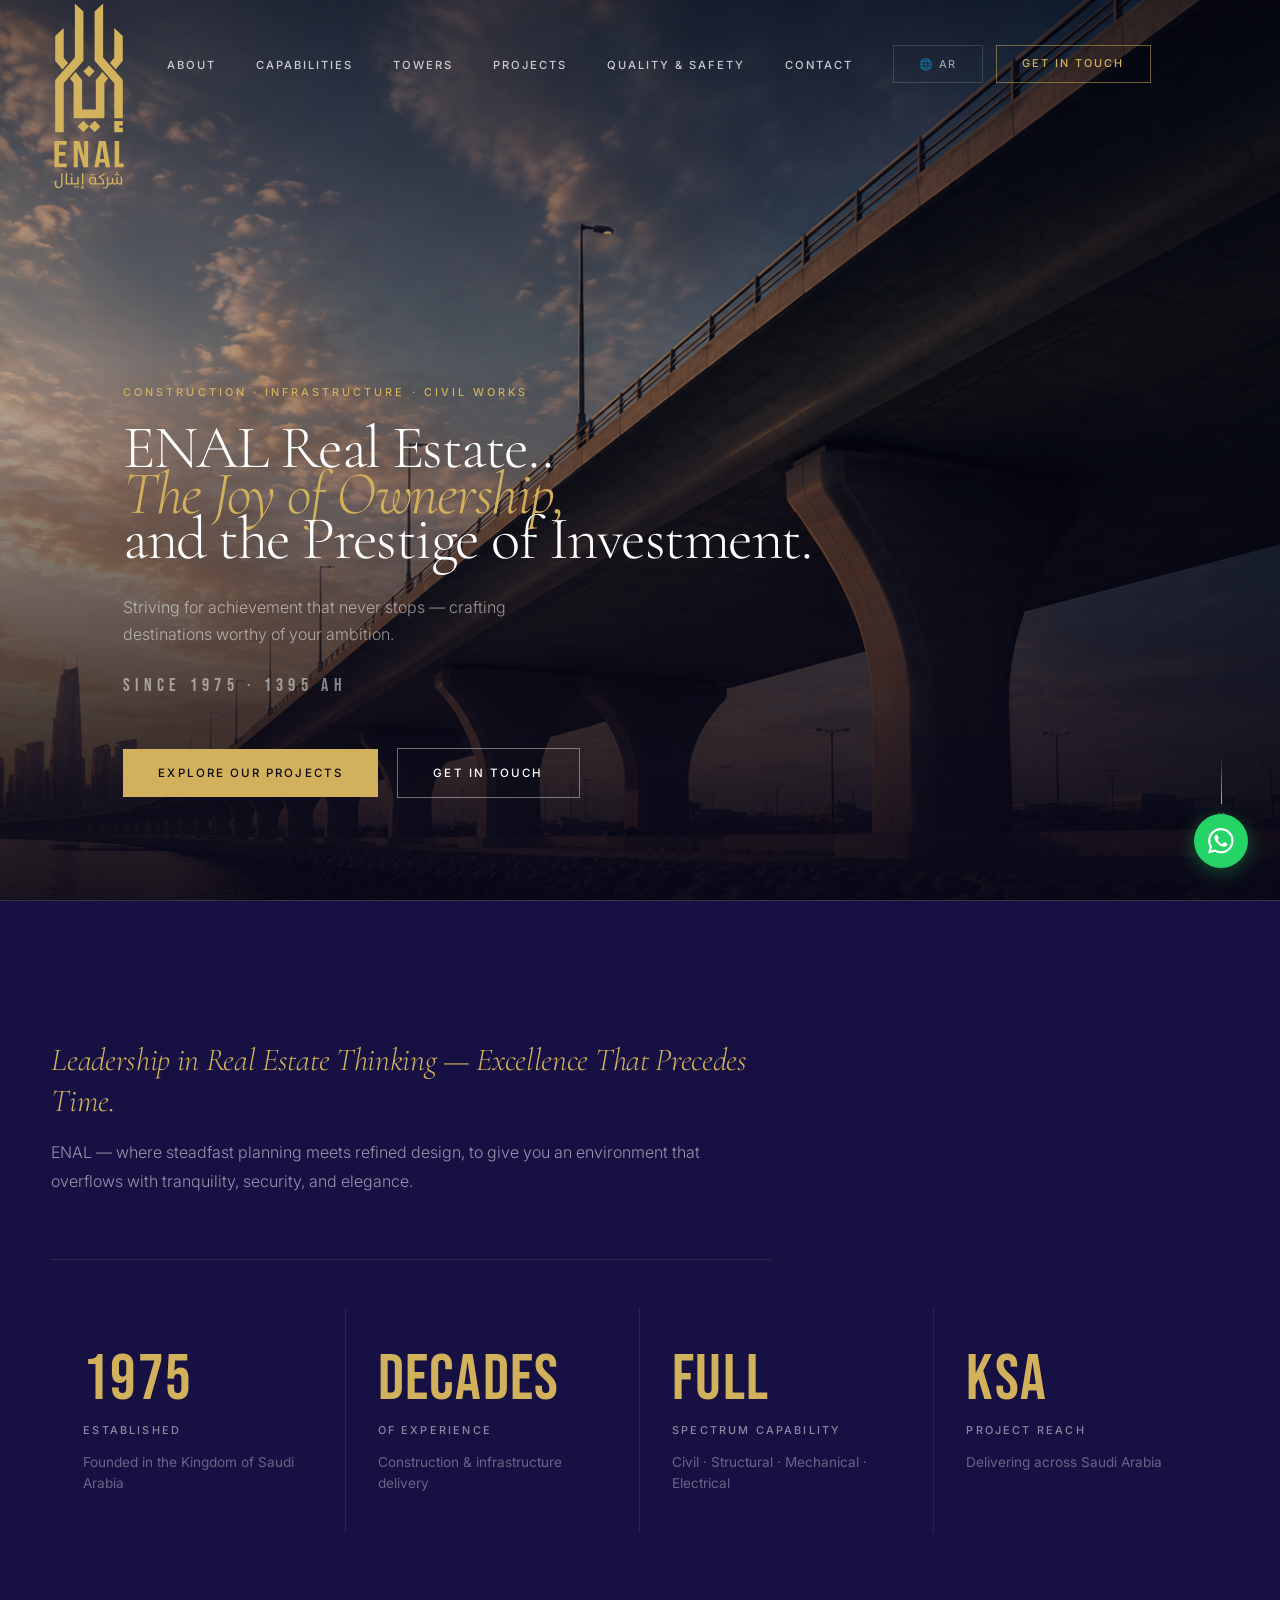
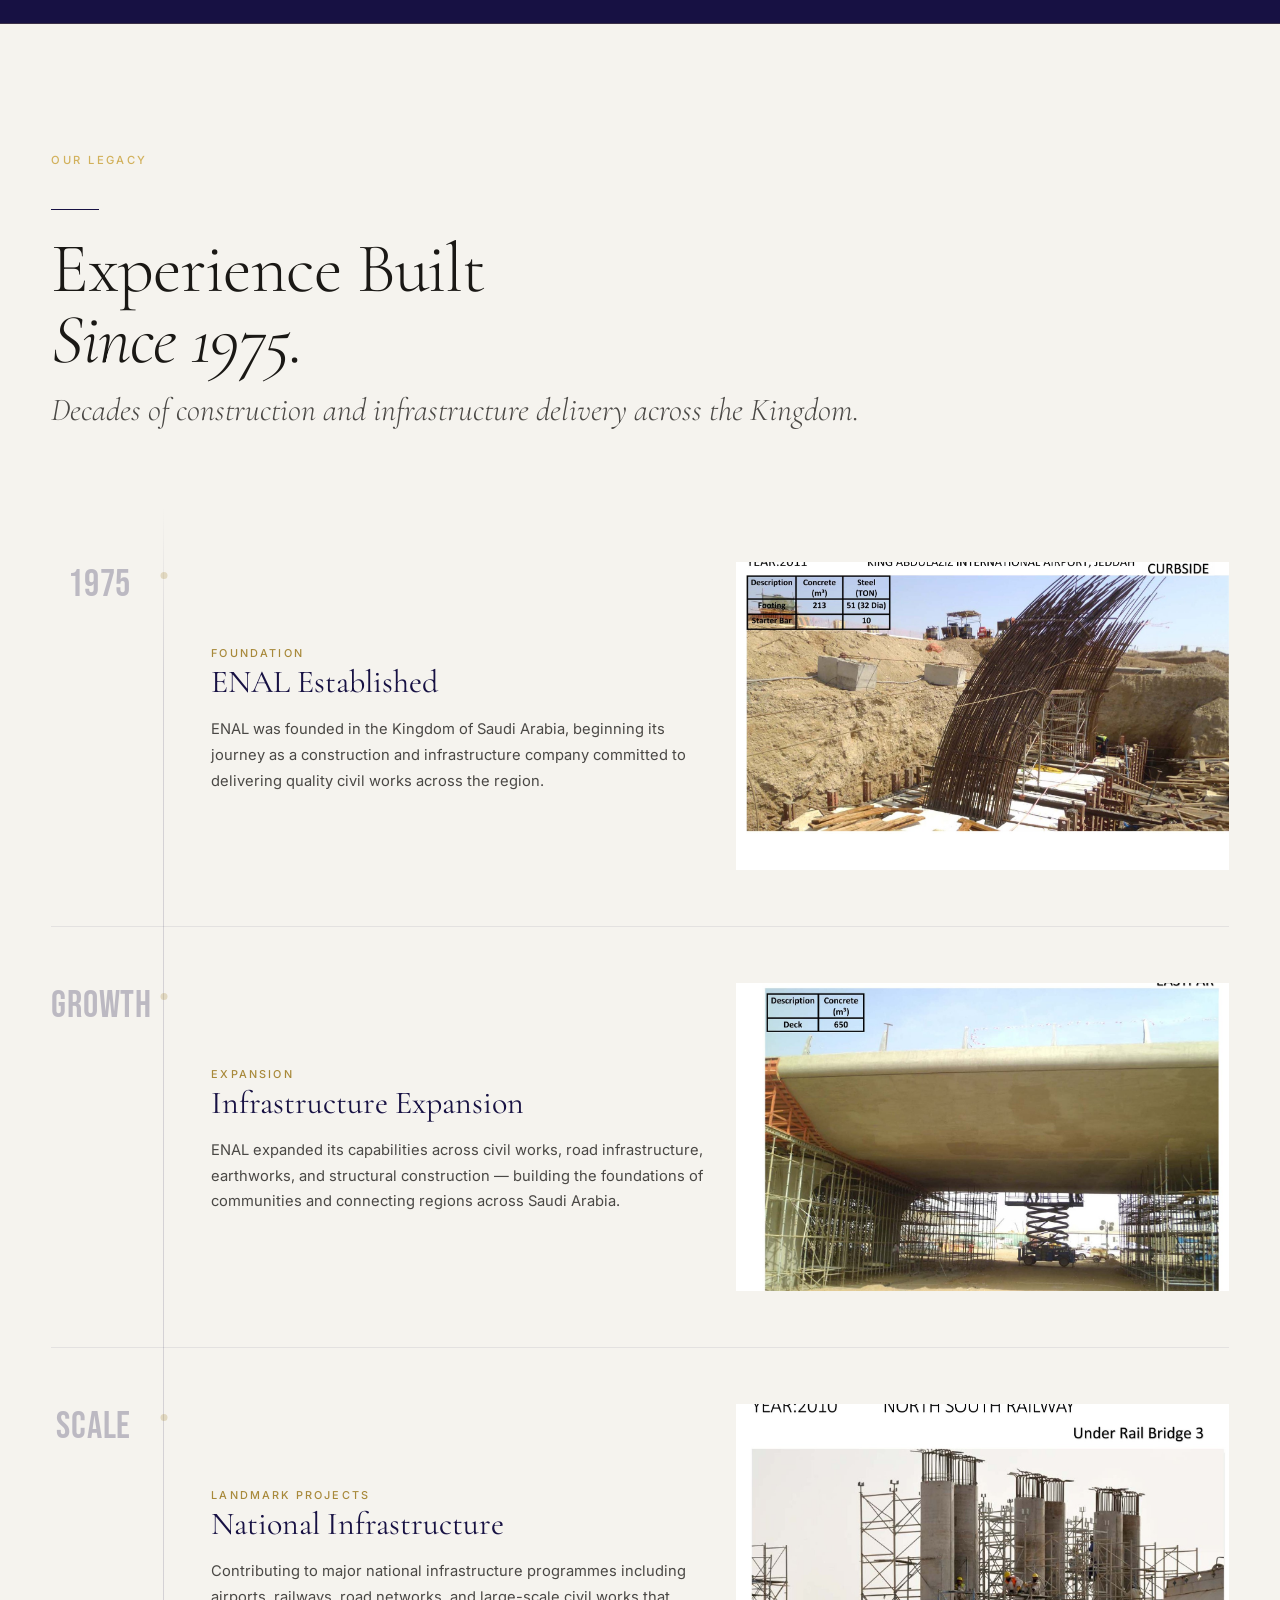
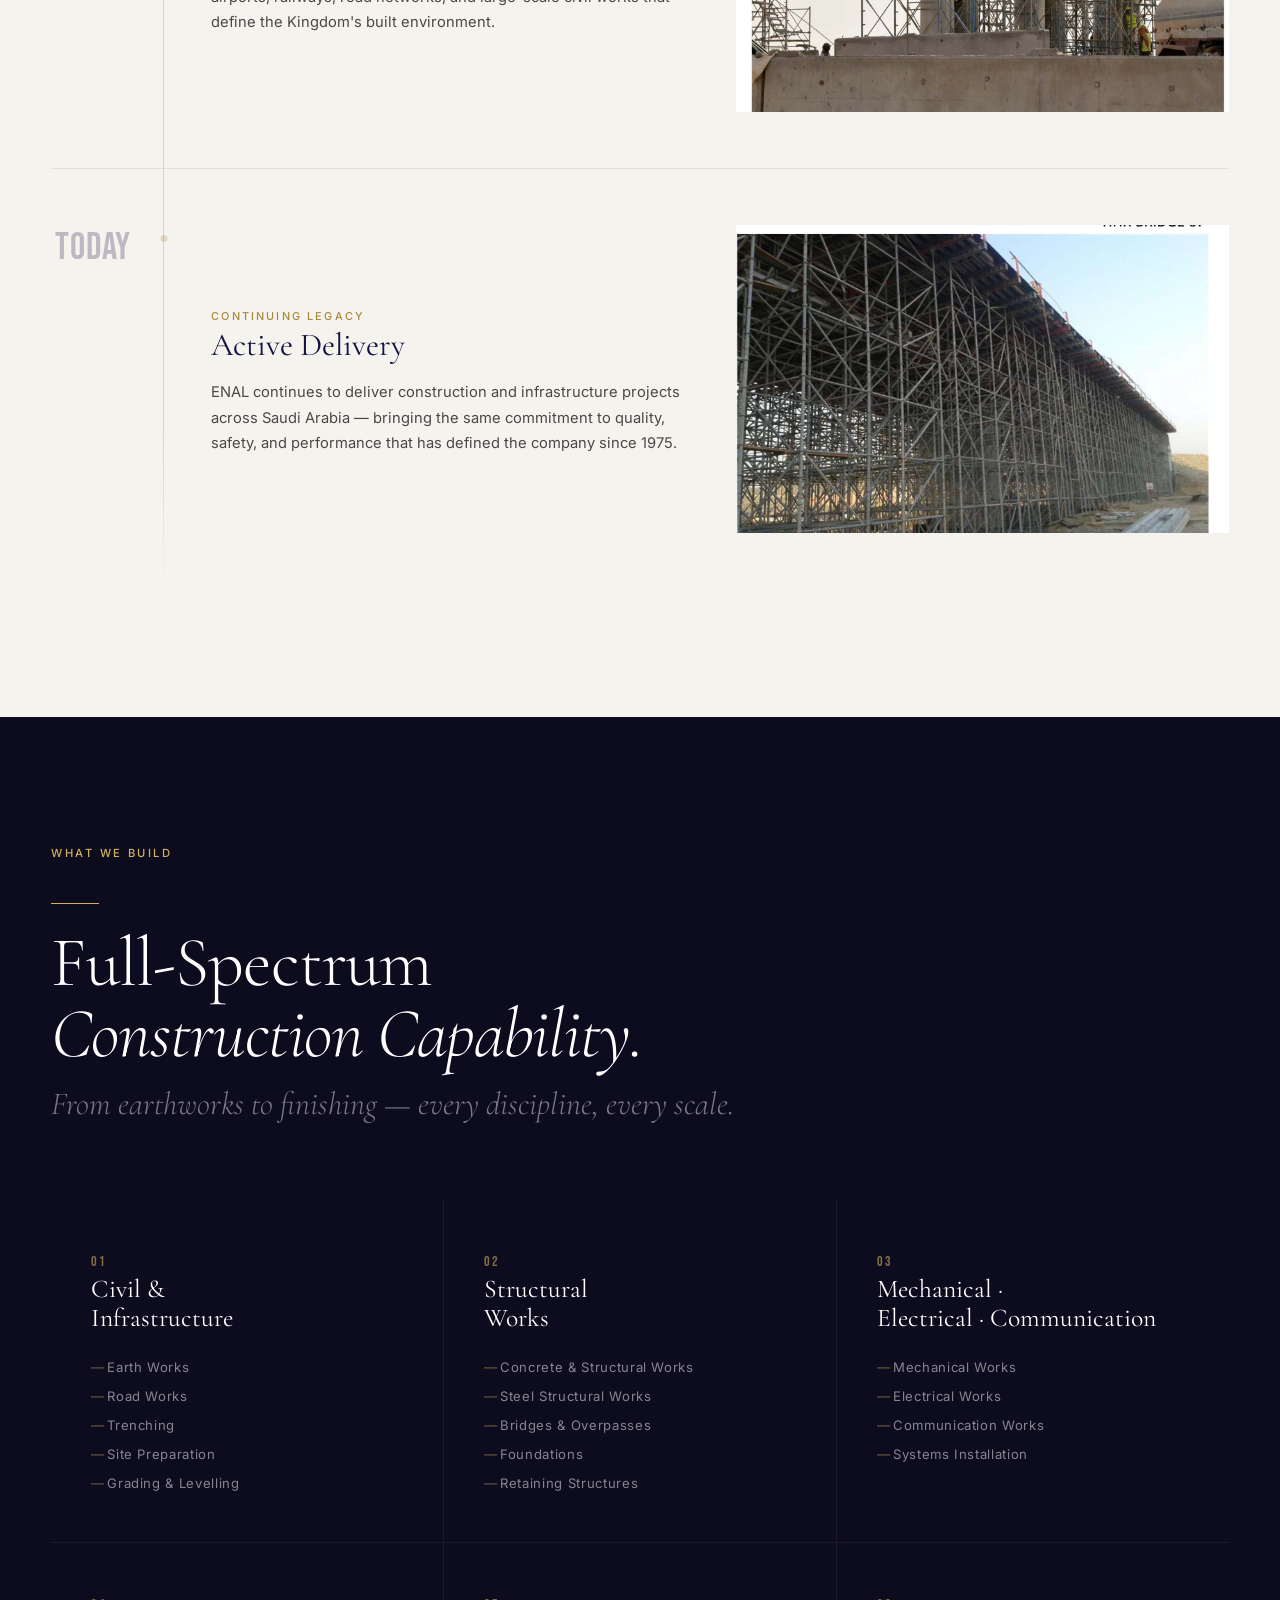
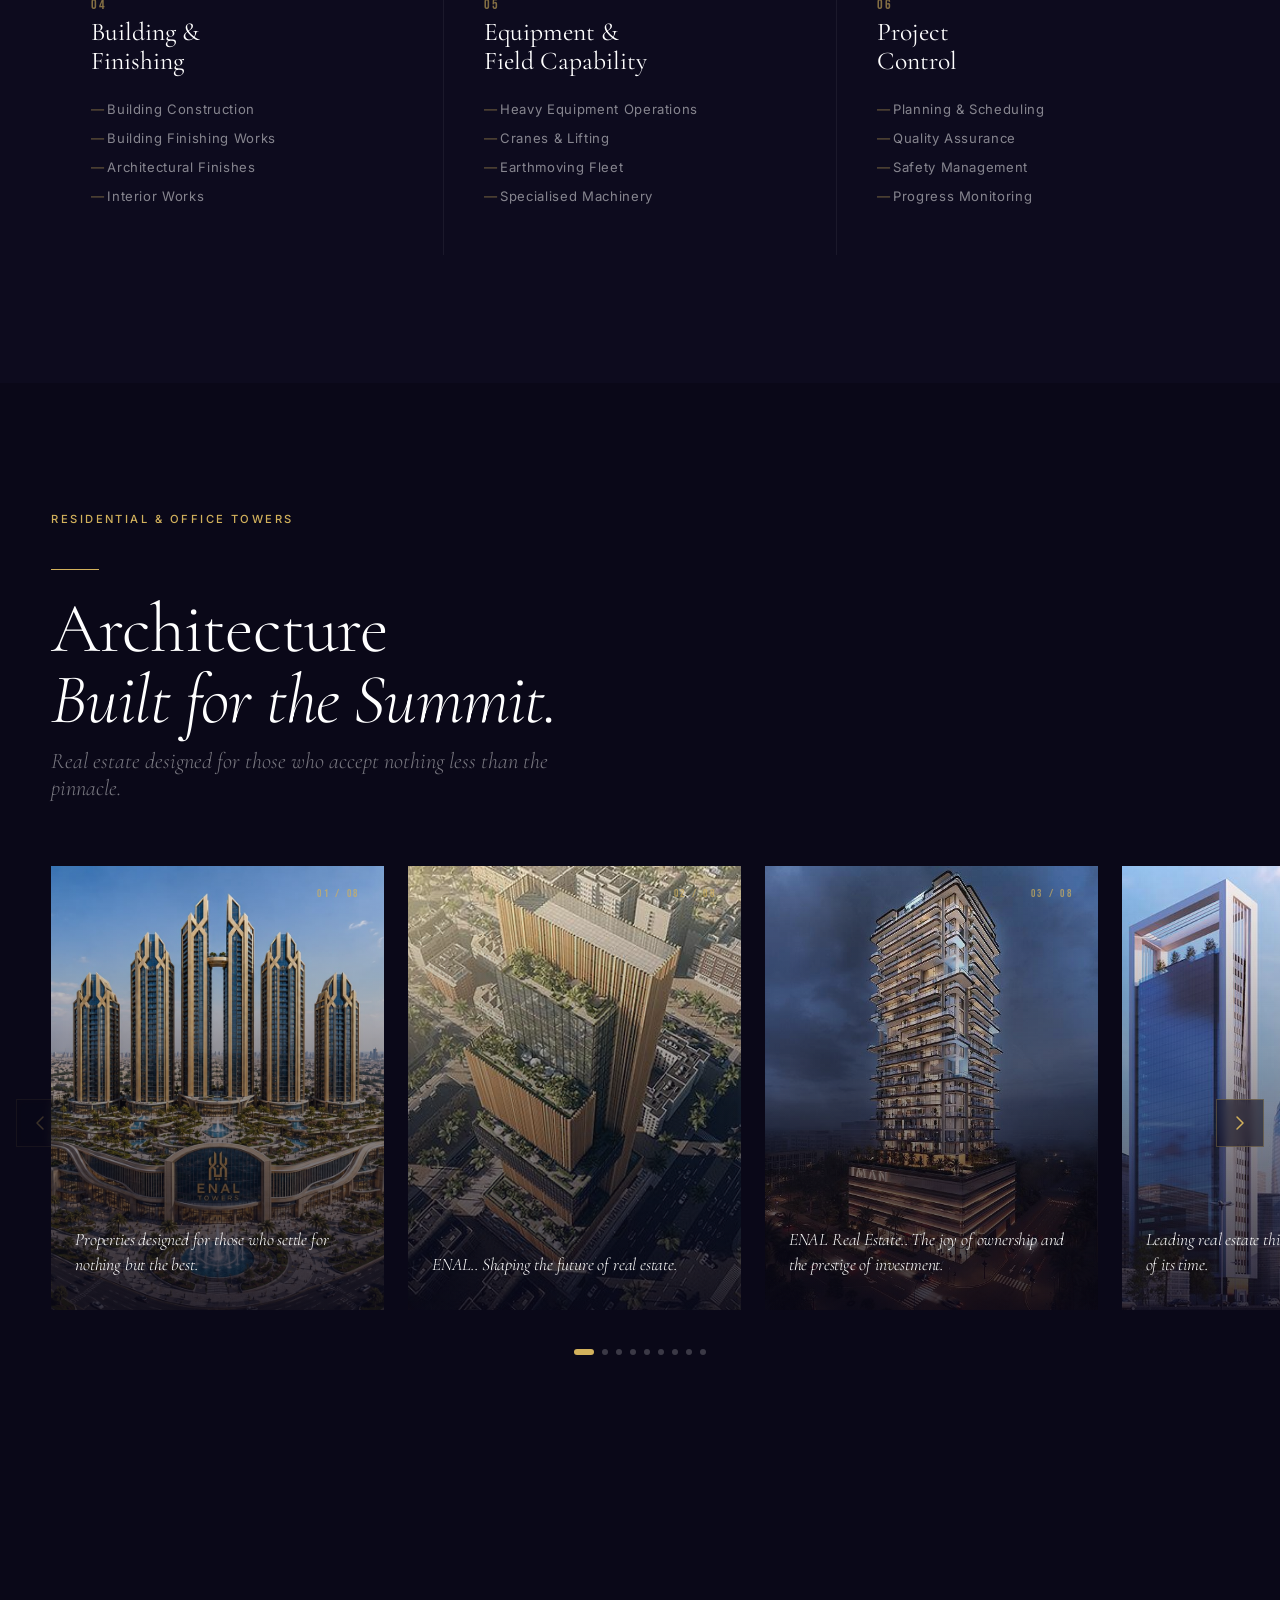
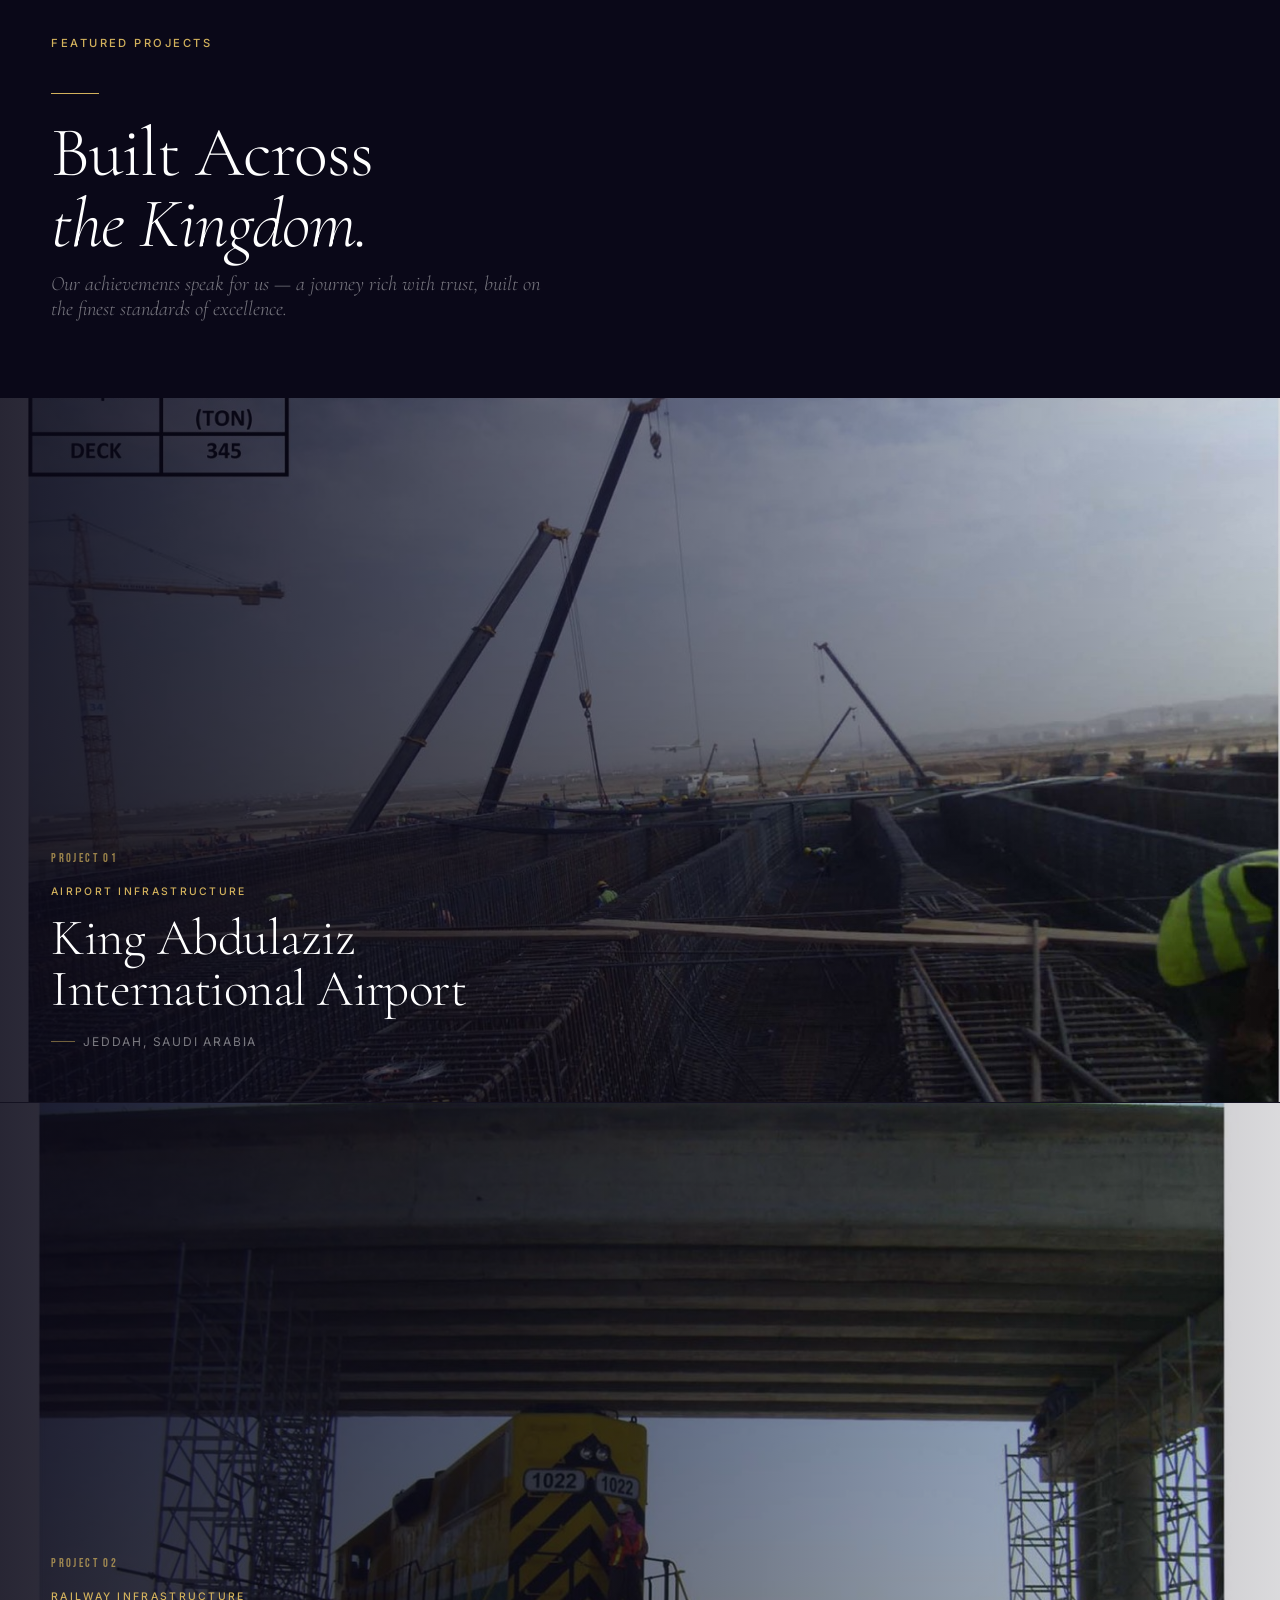
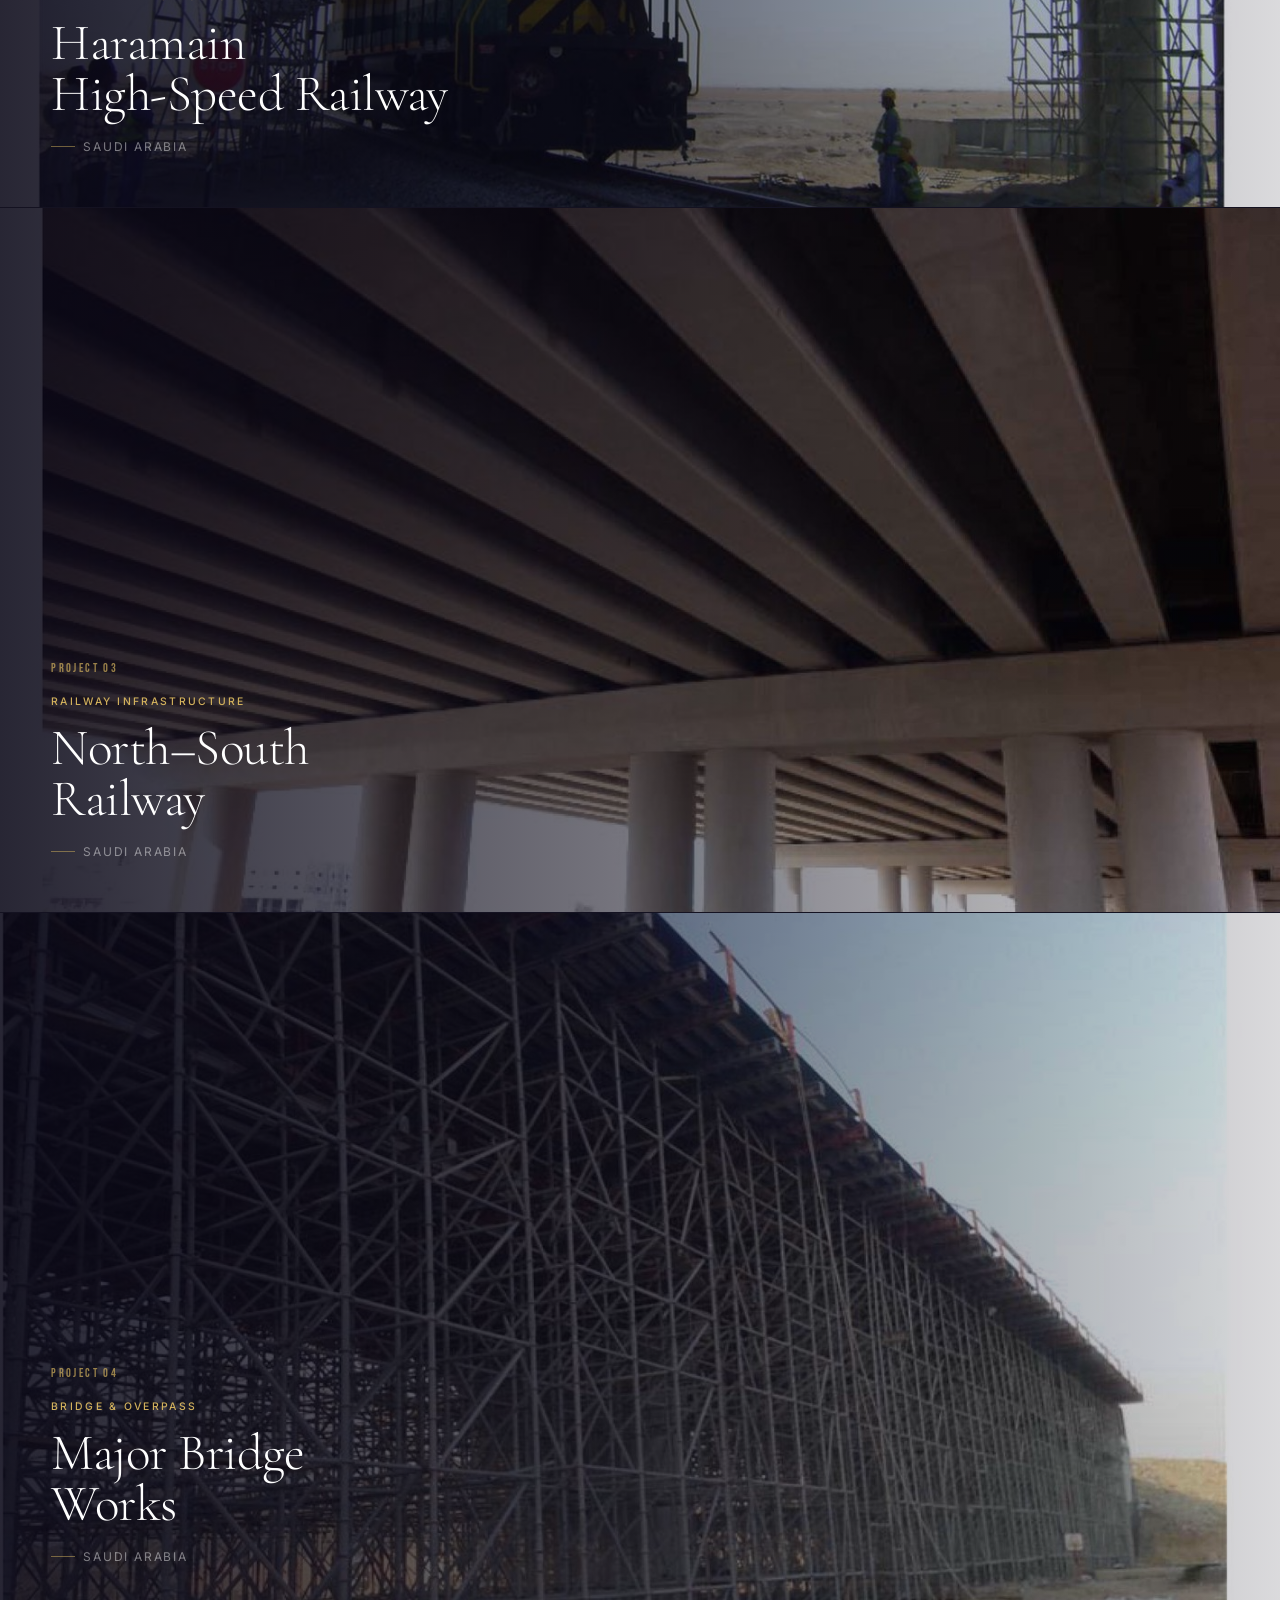
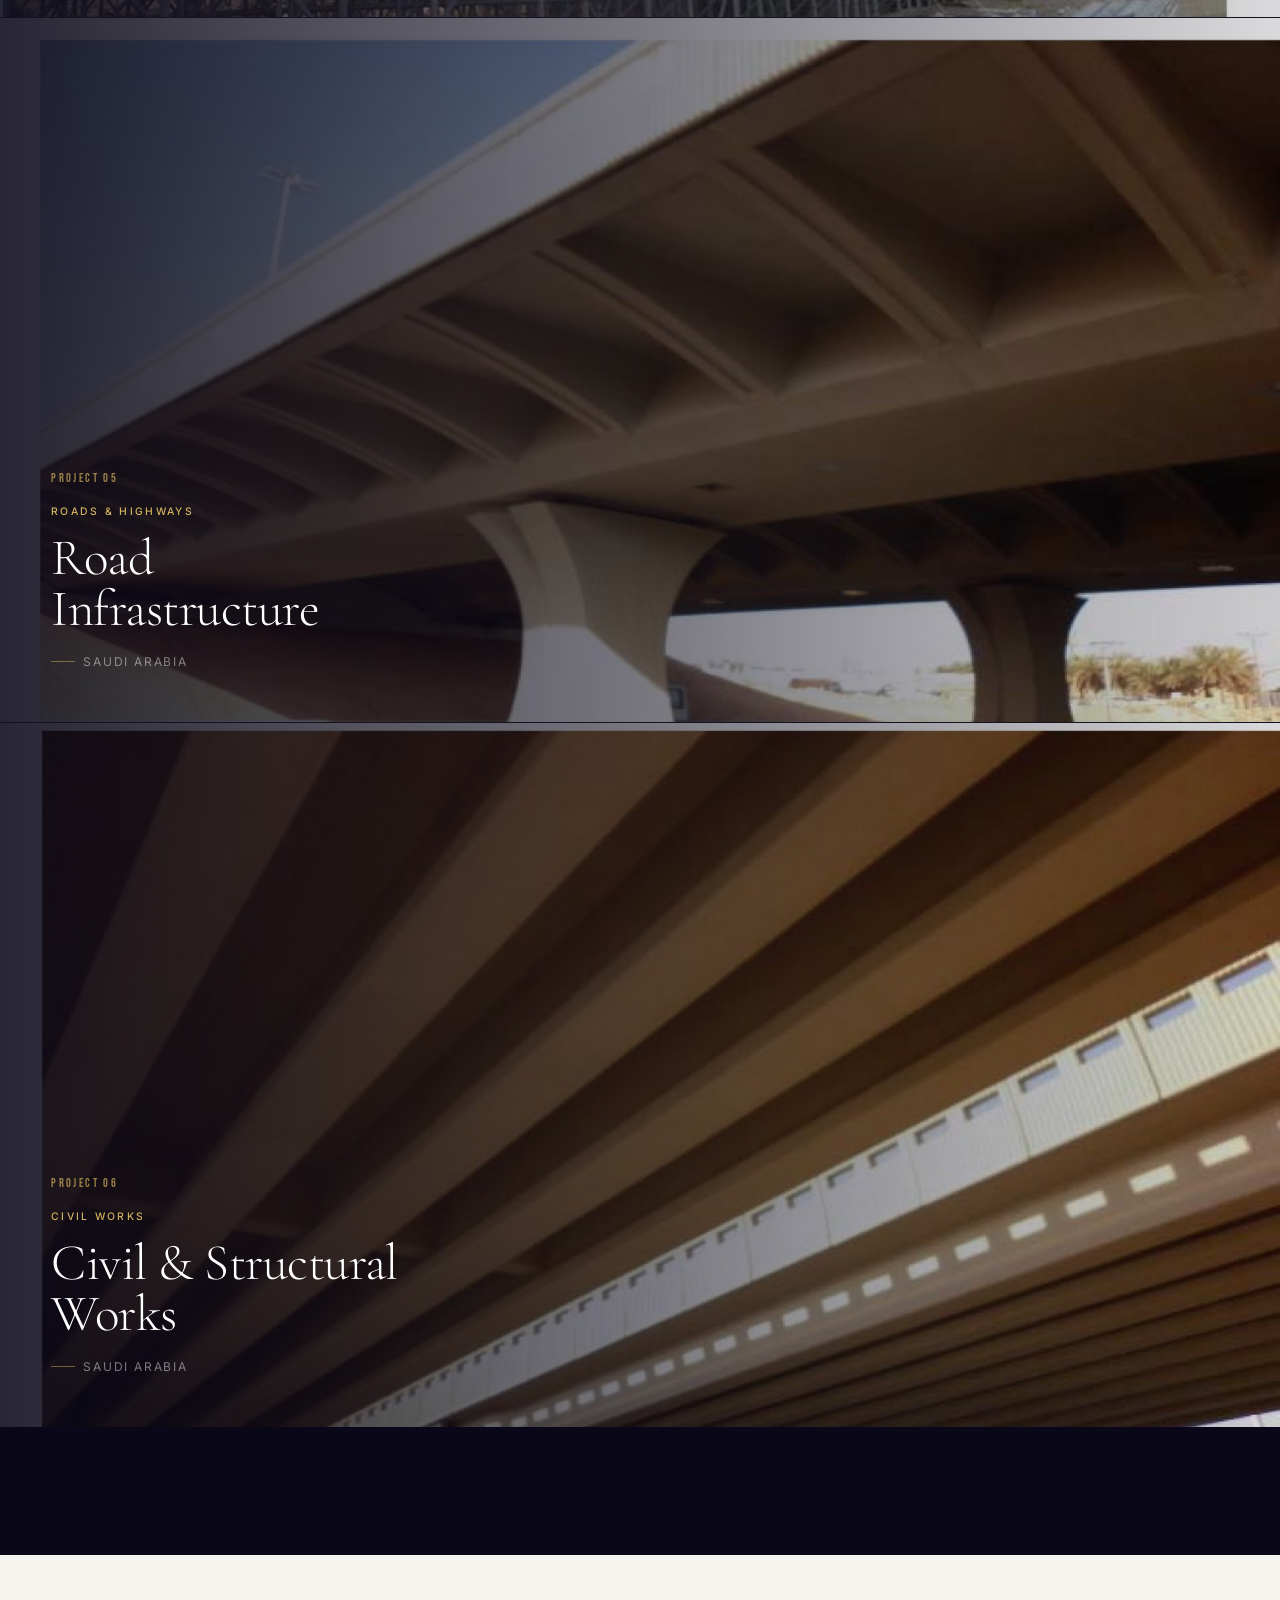
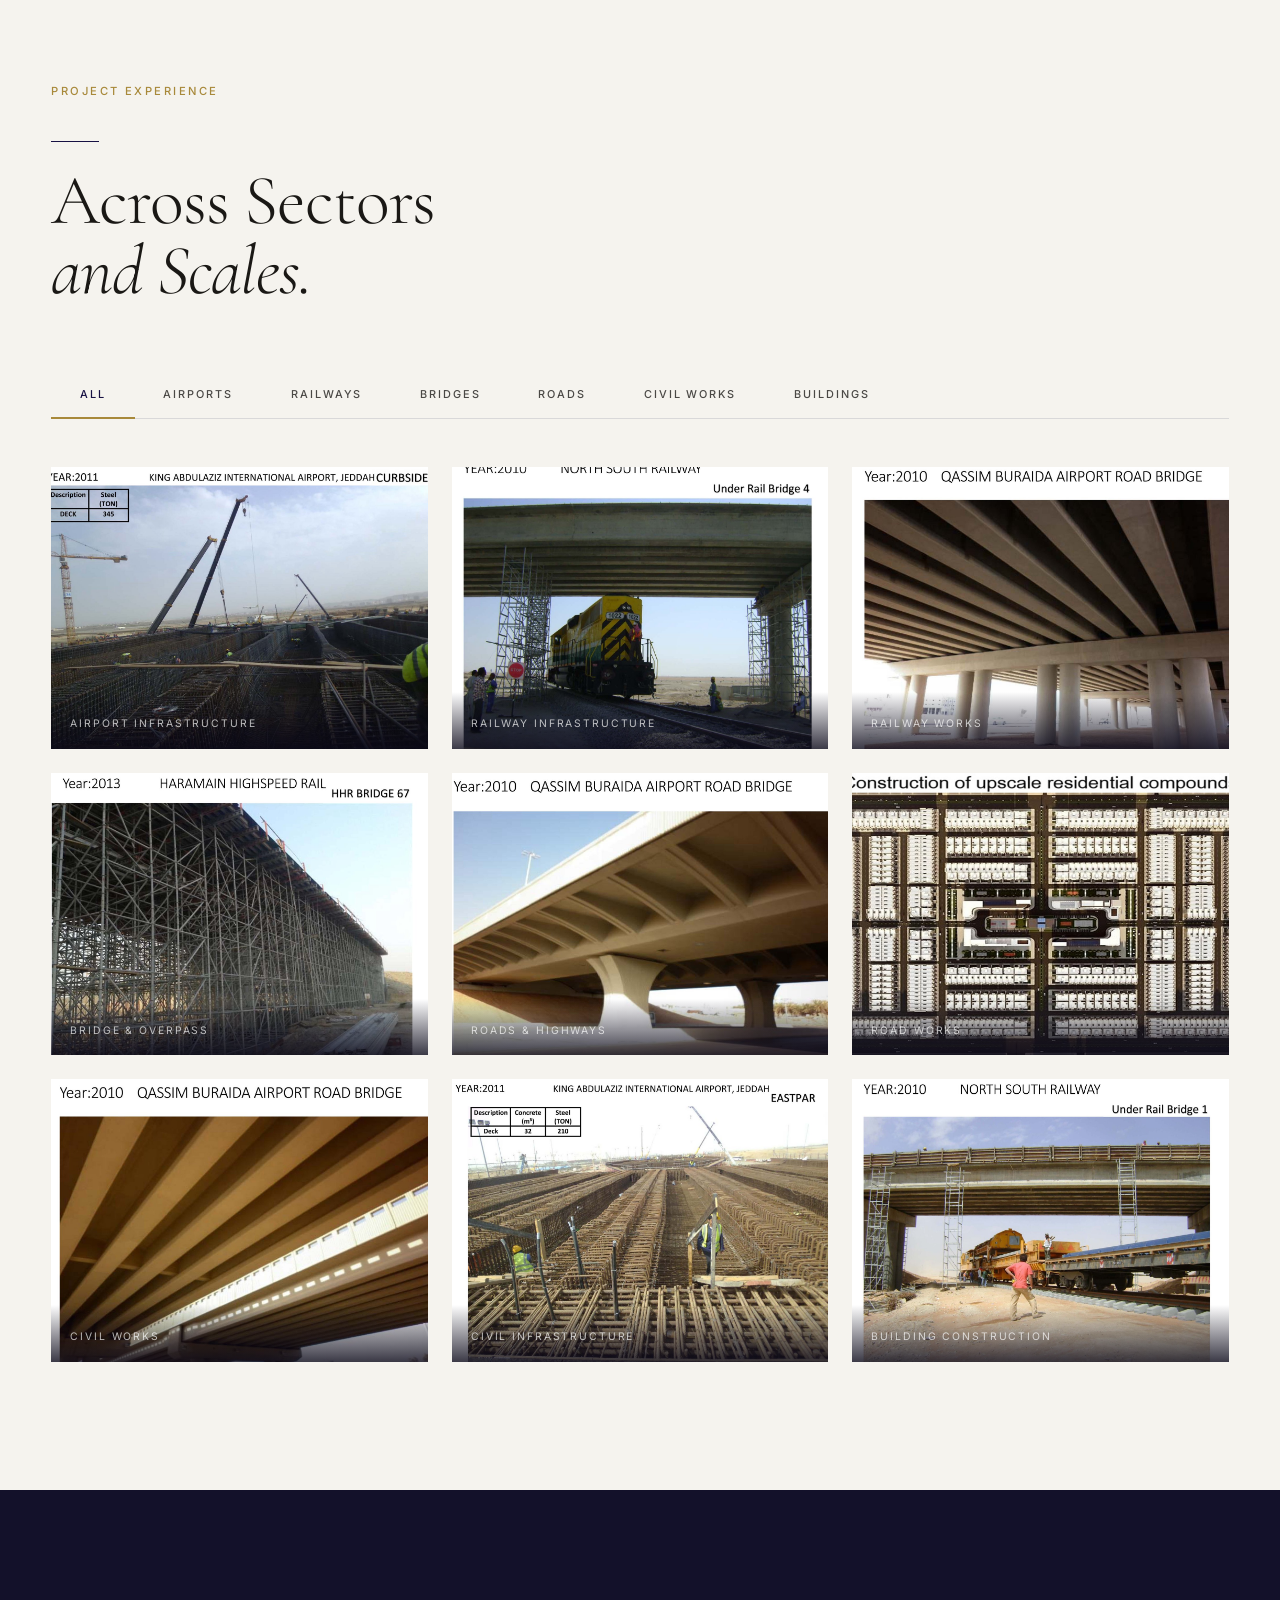
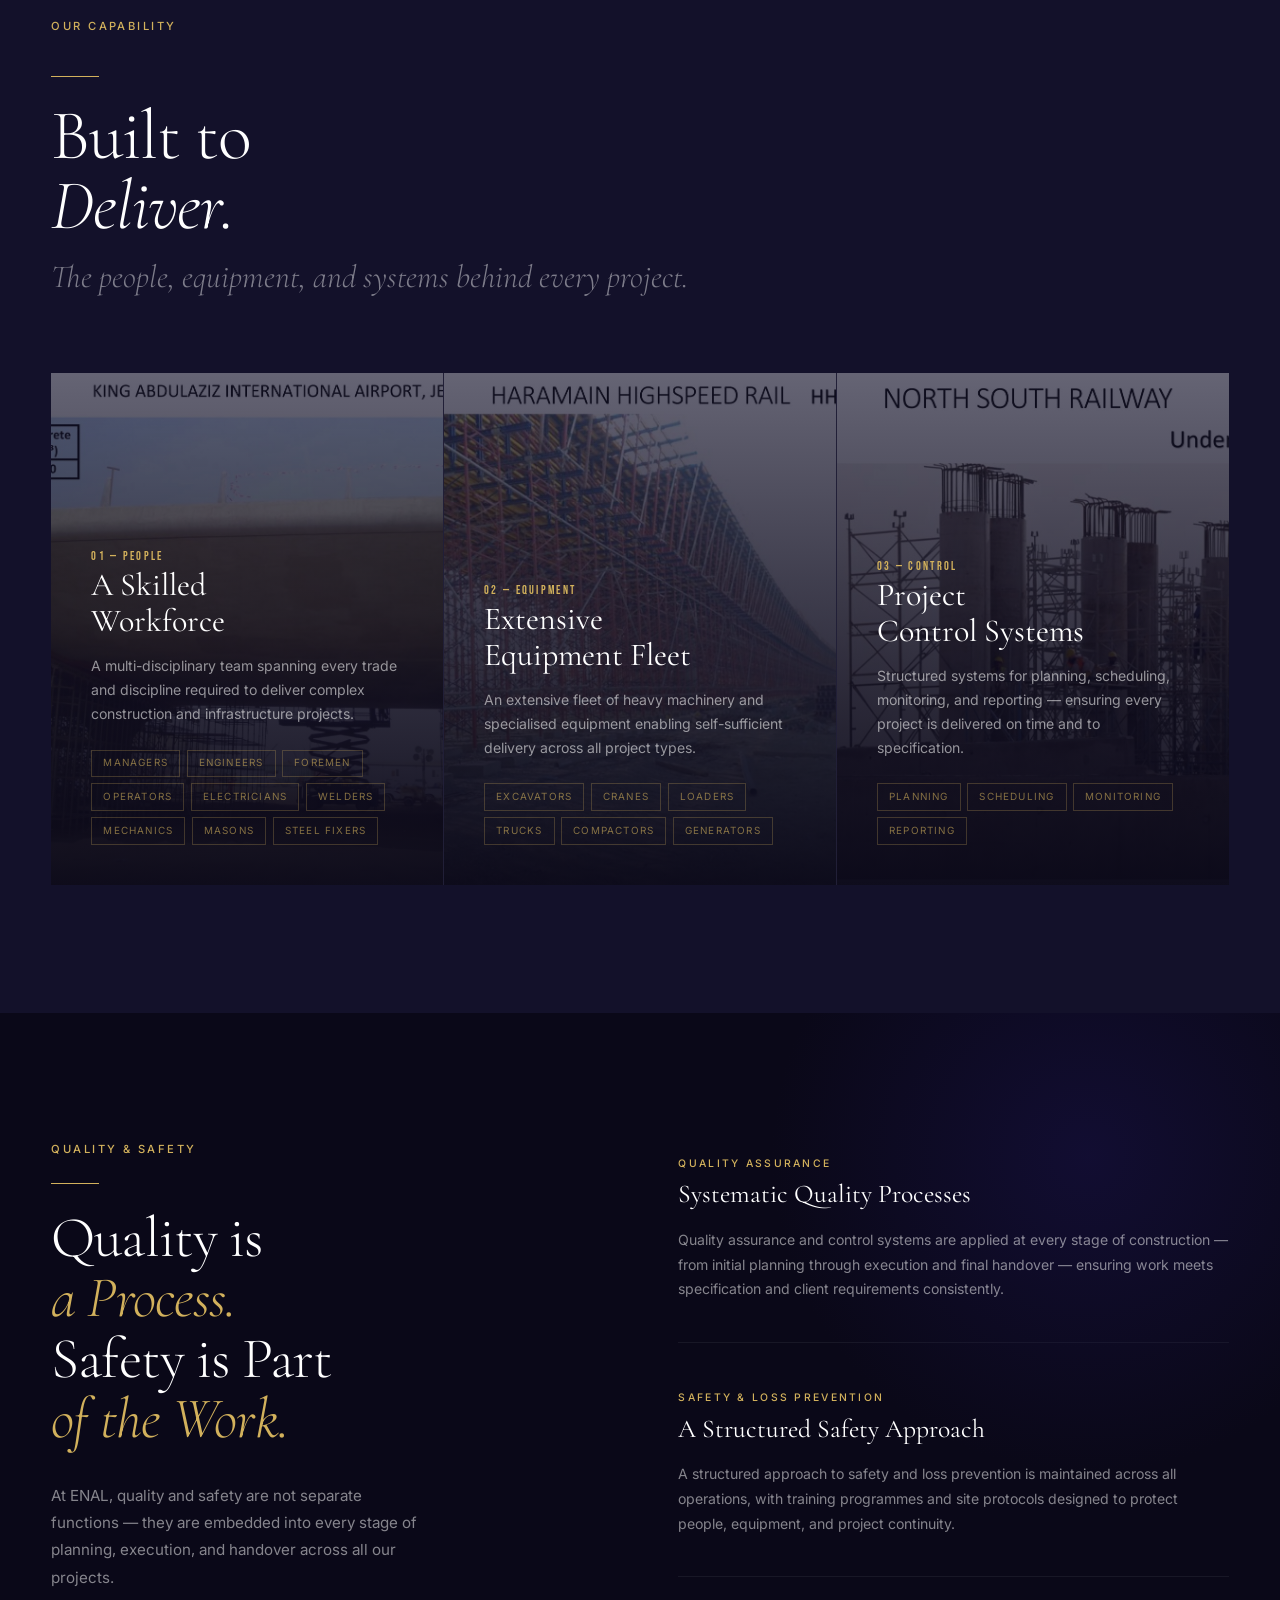
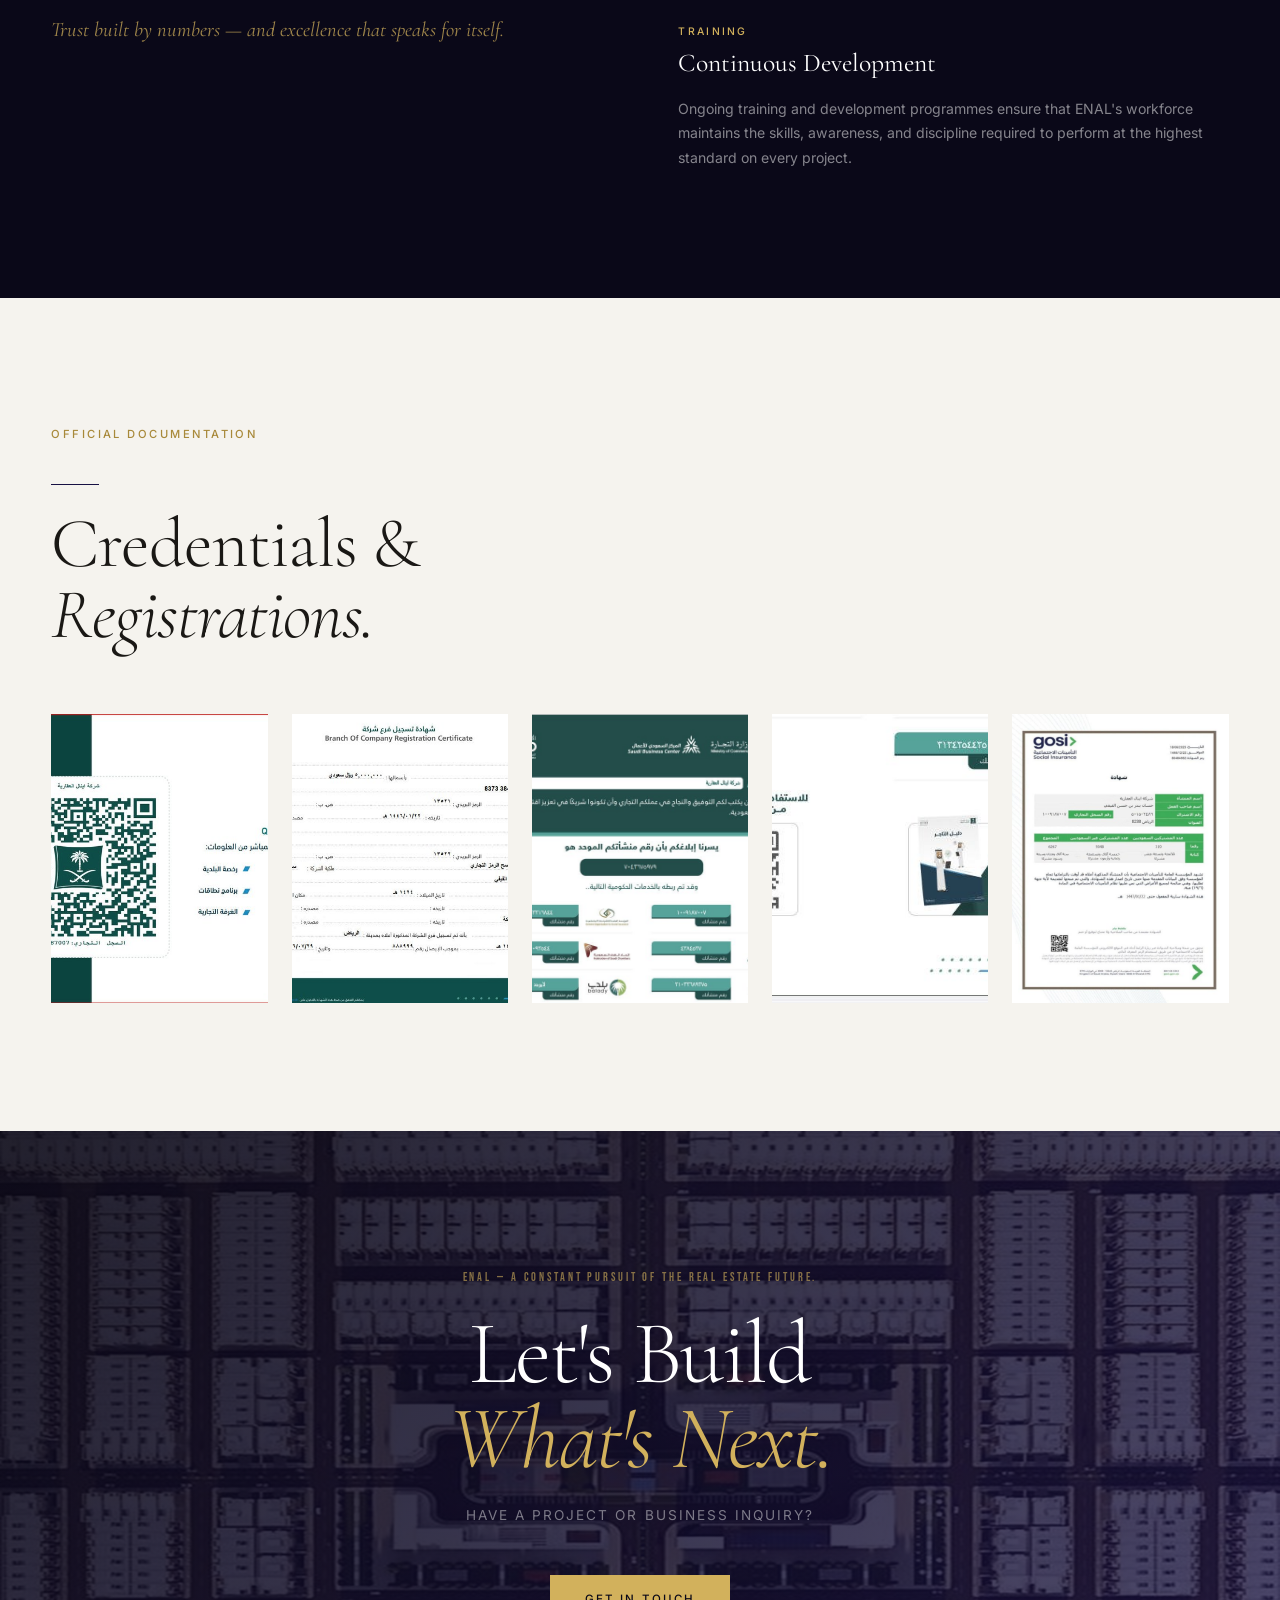
==== commit fe230e0d: "fix: swap tower gallery slide 1 with tower-exterior.jpg, move 1.jpeg to slide 9" ====
--- a/index.html
+++ b/index.html
@@ -418,7 +418,7 @@
 
       <div class="tower__slide" data-index="0">
         <div class="tower__img-wrap">
-          <img src="assets/images/1.jpeg" alt="Residential and office tower architectural render" loading="lazy" />
+          <img src="assets/images/tower-exterior.jpg" alt="Residential tower exterior view" loading="lazy" />
           <div class="tower__quote">
             <span class="tower__quote-index">01 / 08</span>
             <p class="tower__quote-text"
@@ -538,7 +538,7 @@
 
       <div class="tower__slide" data-index="8">
         <div class="tower__img-wrap">
-          <img src="assets/images/tower-exterior.jpg" alt="Residential tower exterior view" loading="lazy" />
+          <img src="assets/images/1.jpeg" alt="Residential and office tower architectural render" loading="lazy" />
         </div>
         <div class="tower__caption">
           <span class="tower__counter" aria-label="Image 9 of 9">09 <span class="tower__counter-sep">/</span> 09</span>
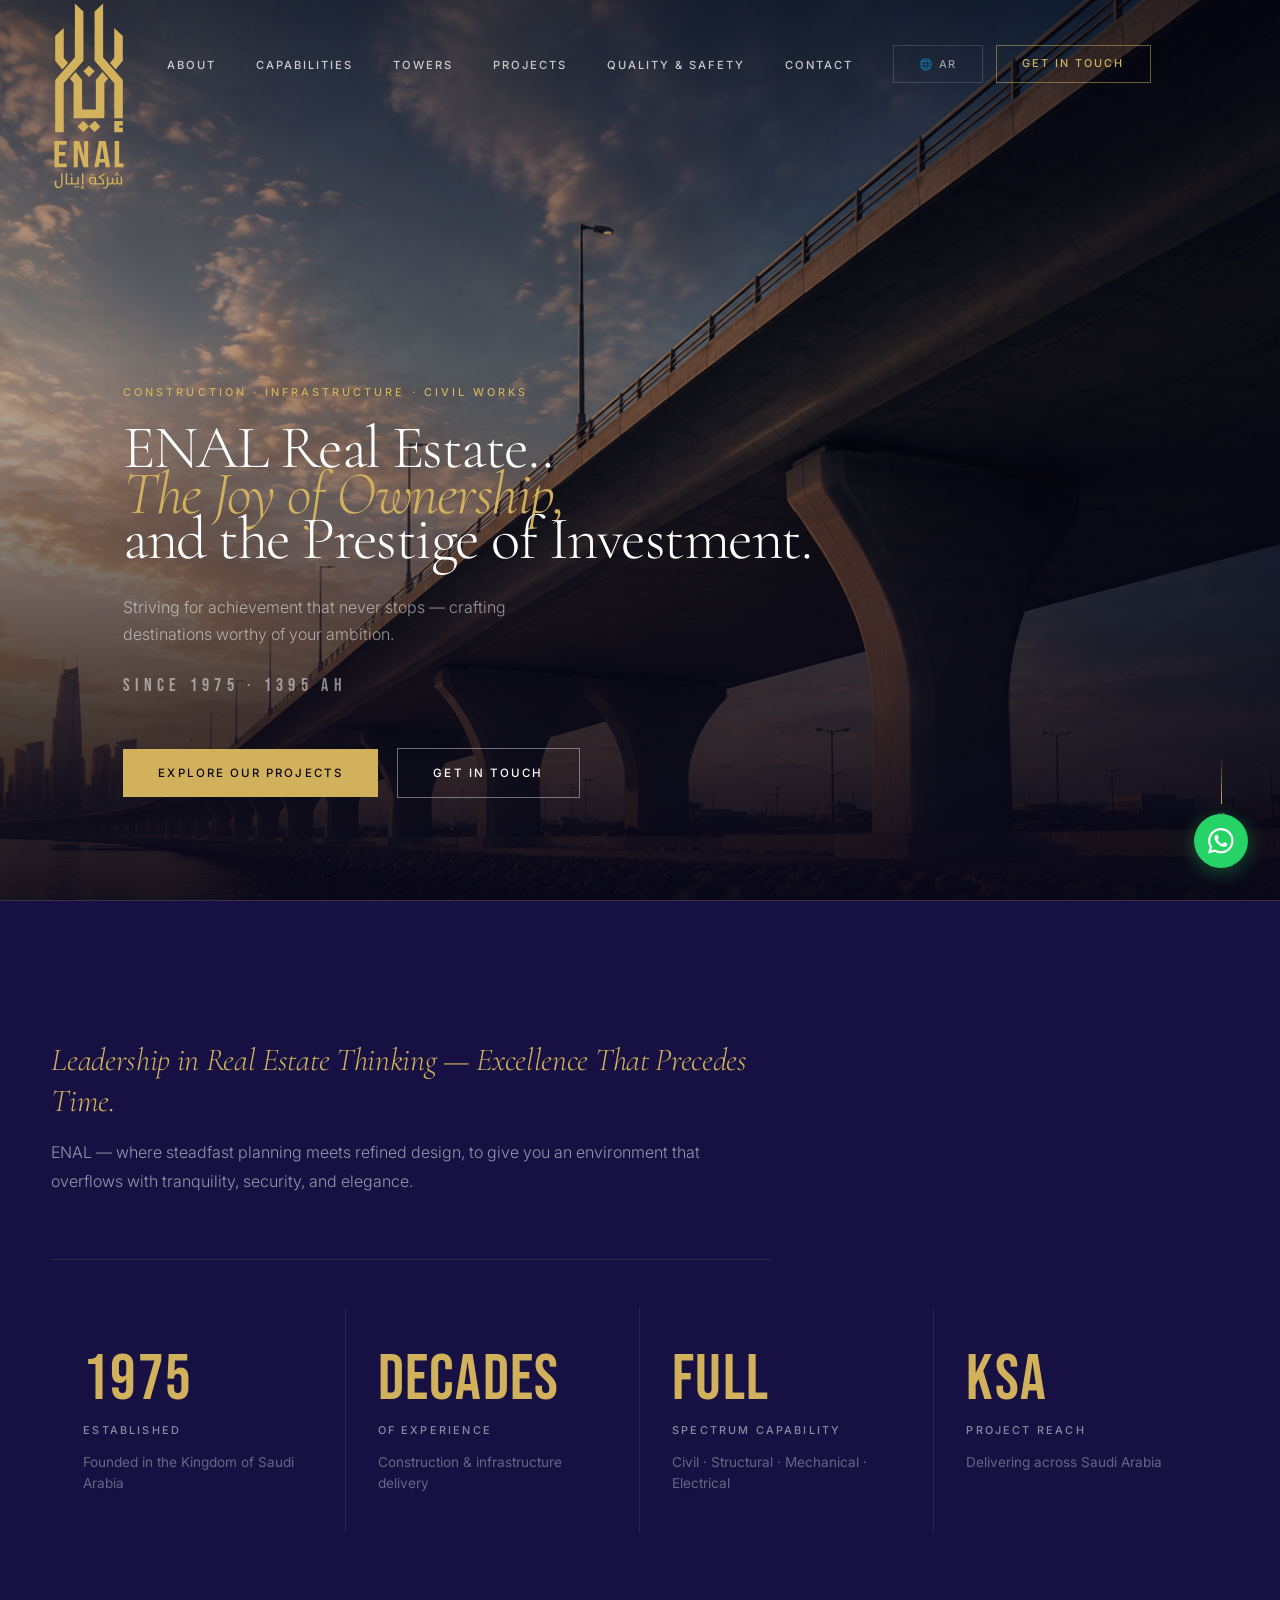
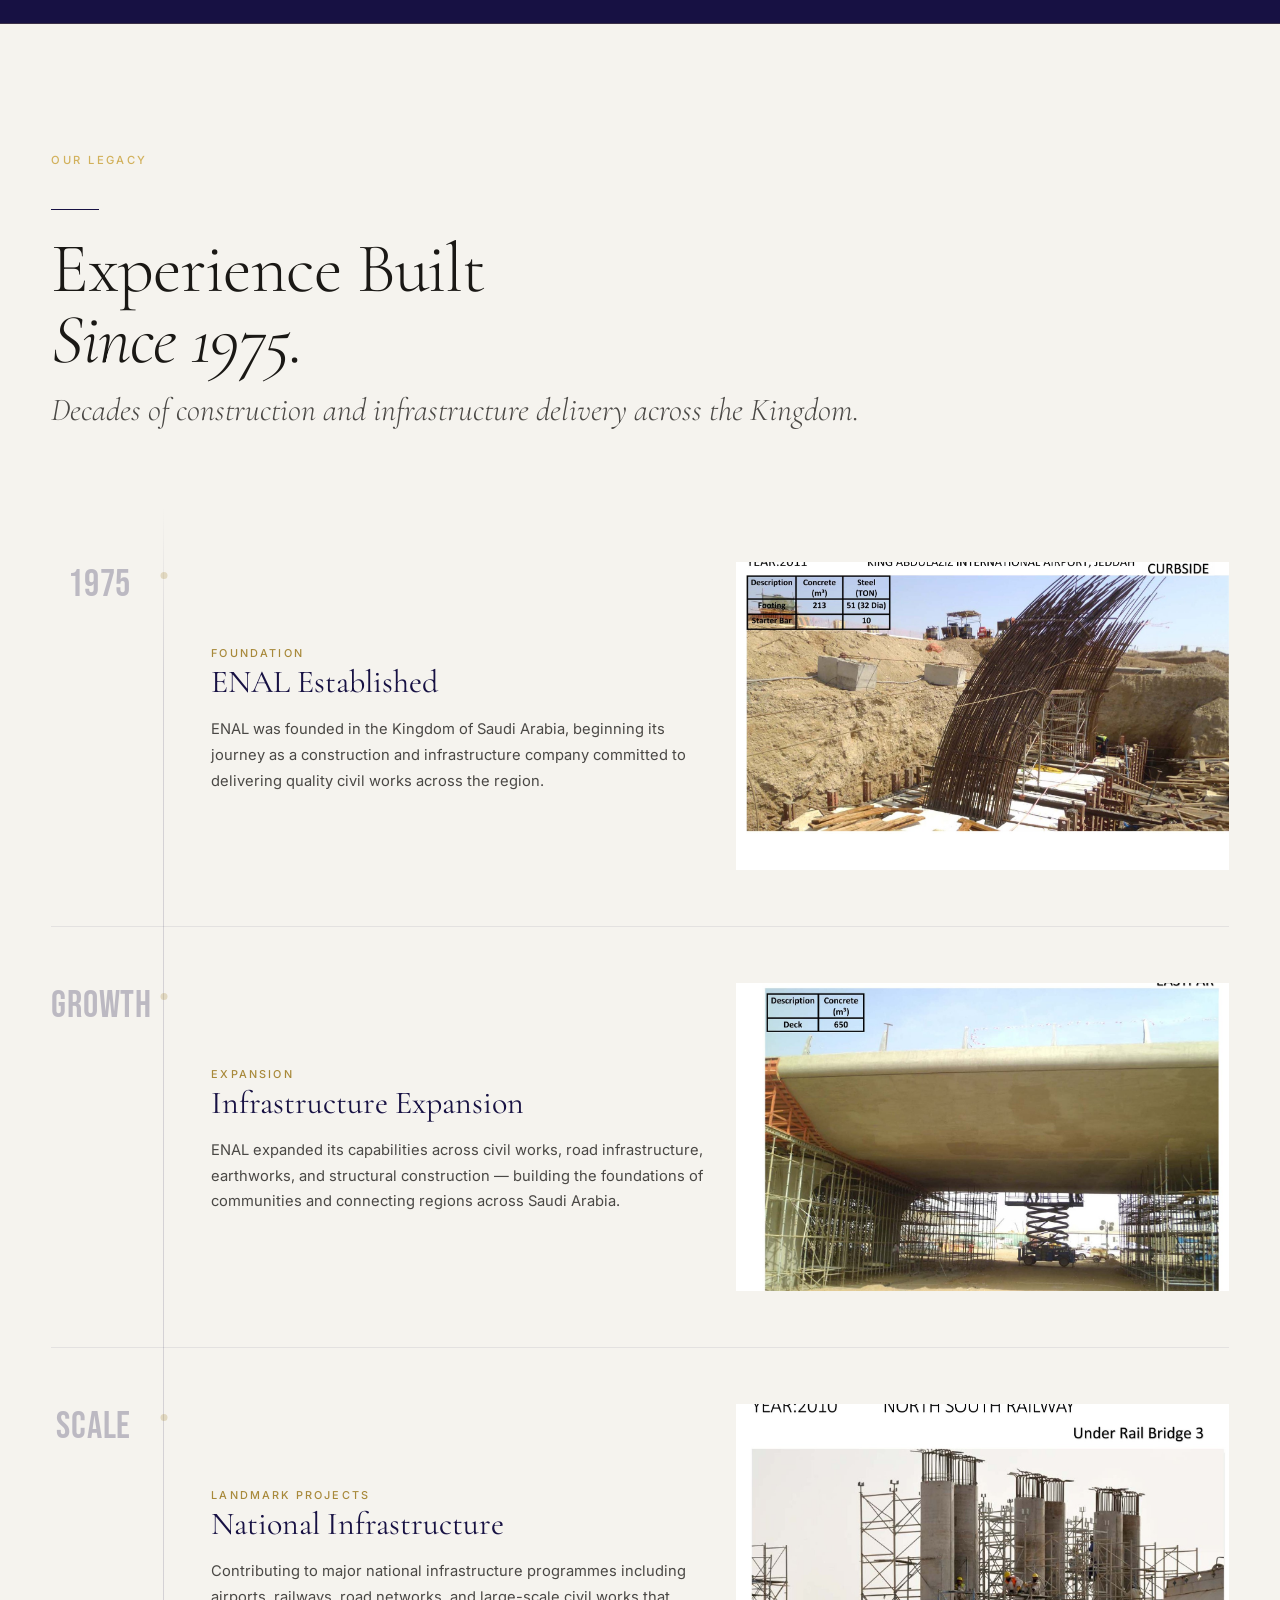
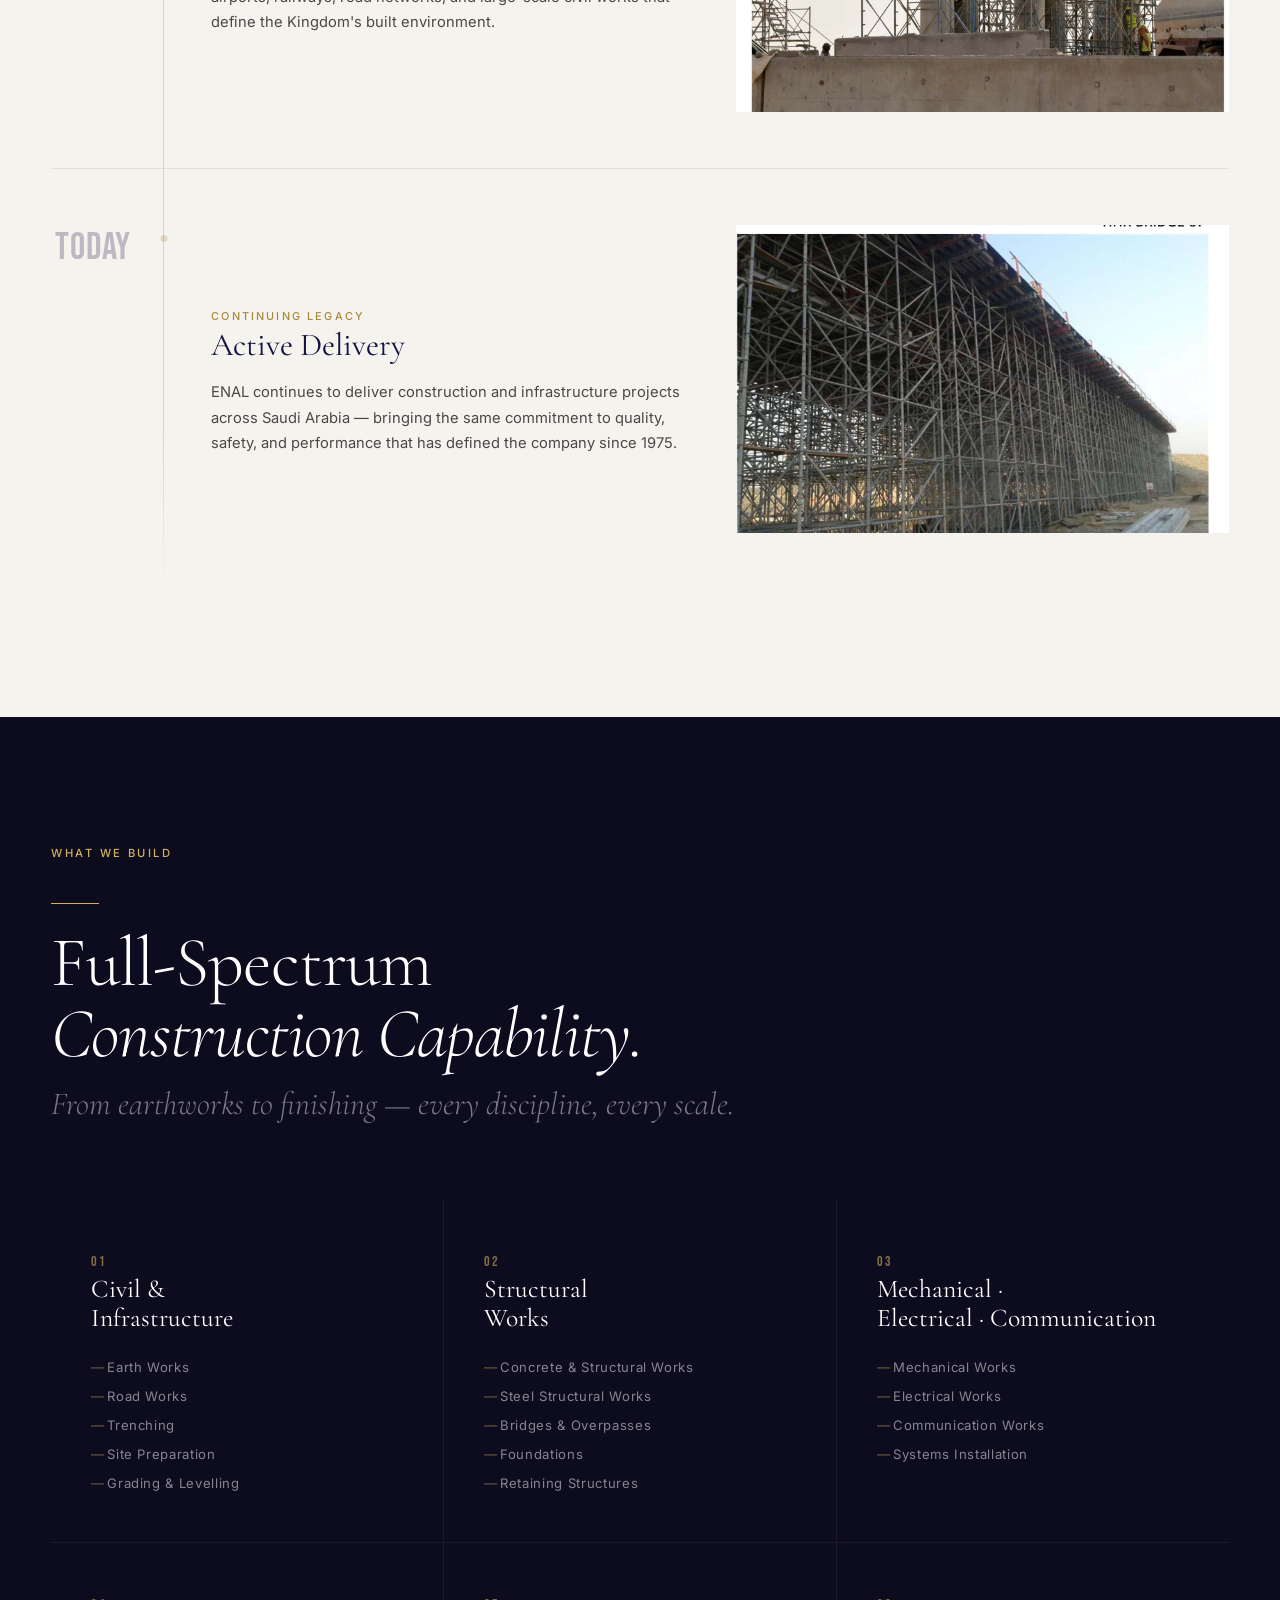
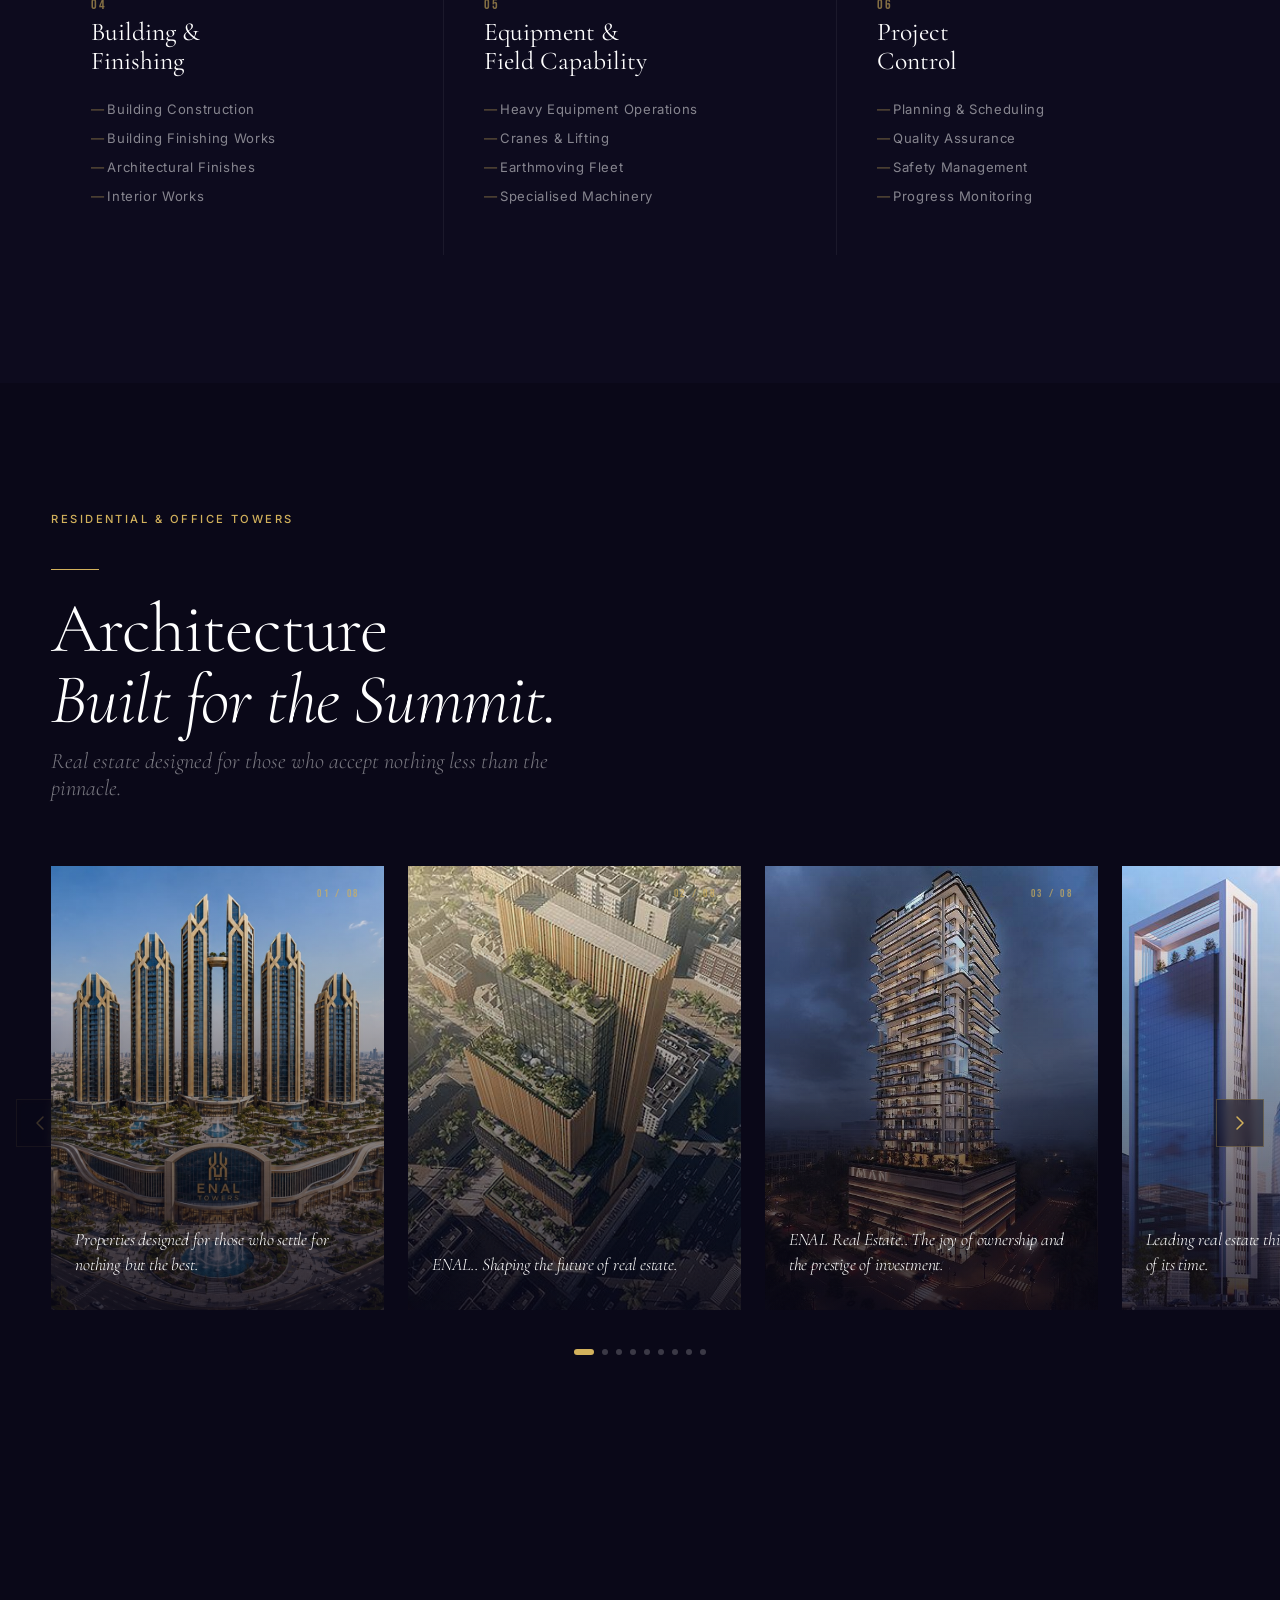
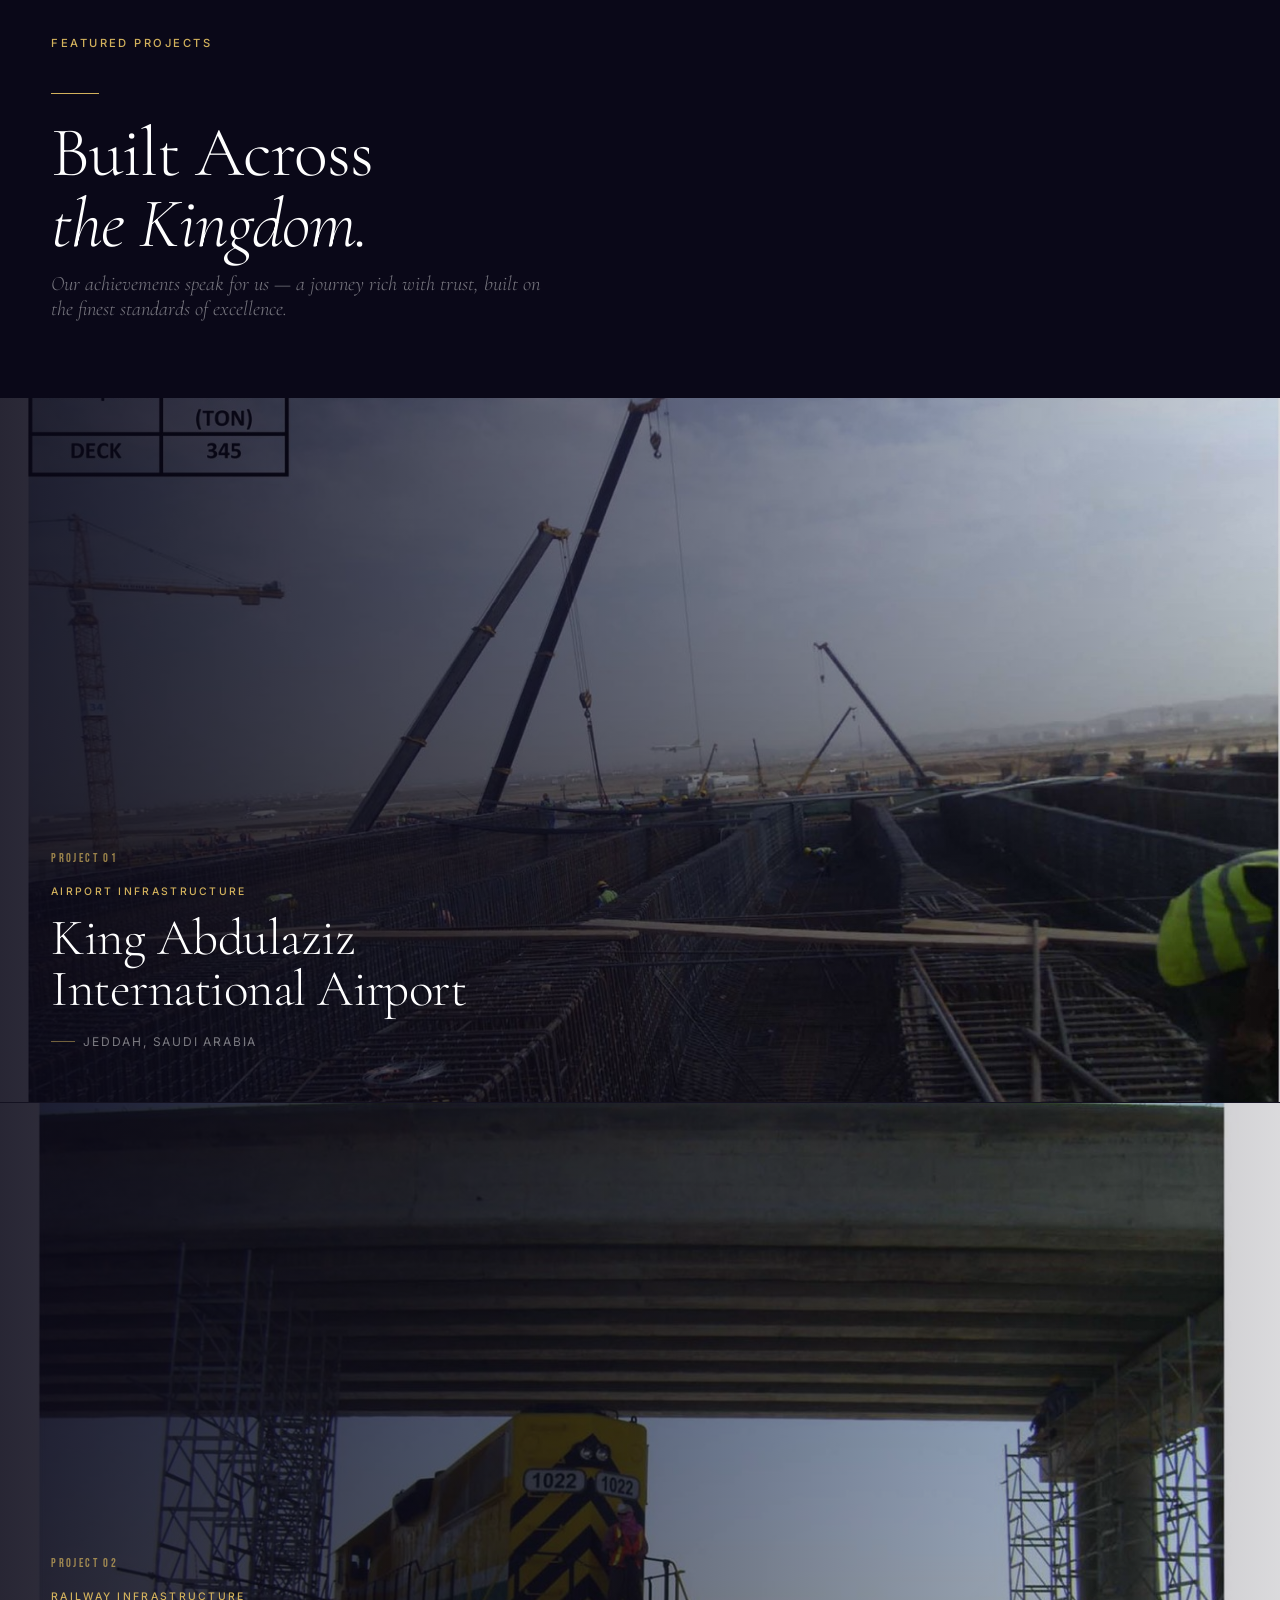
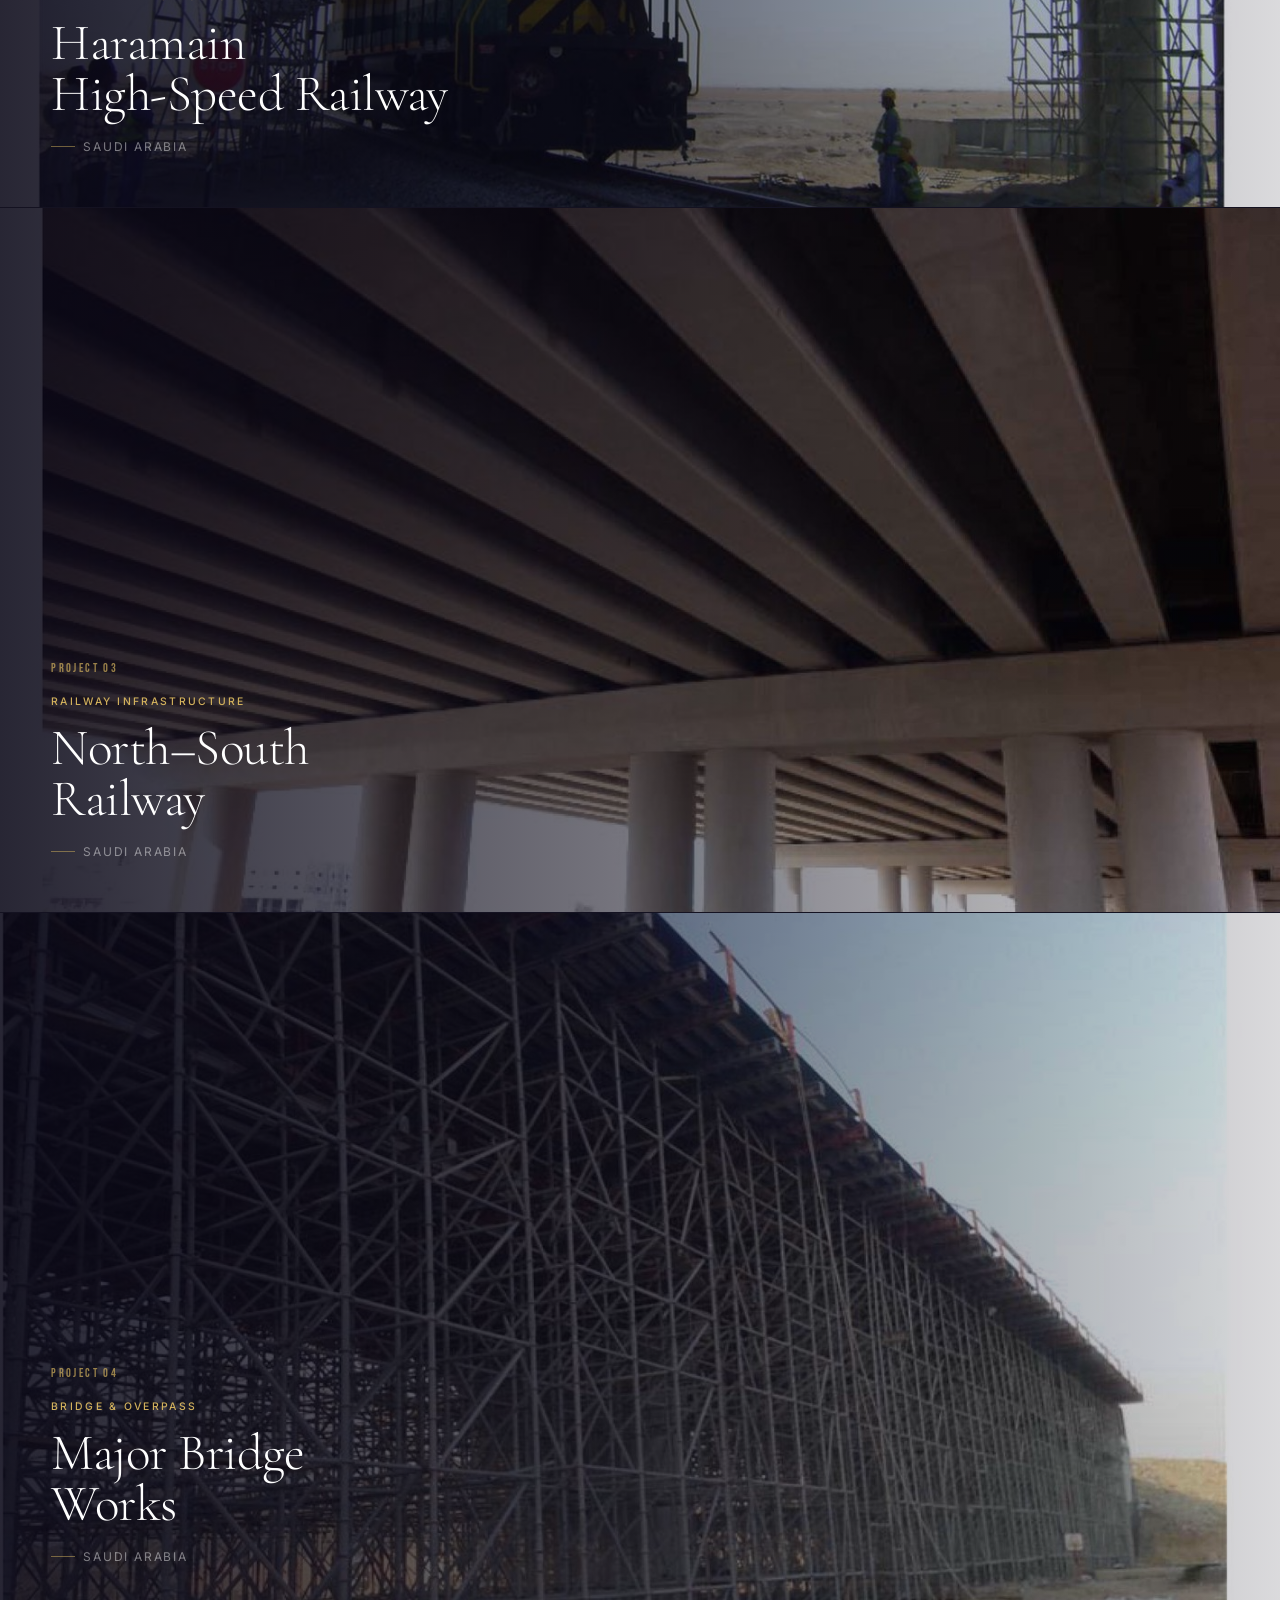
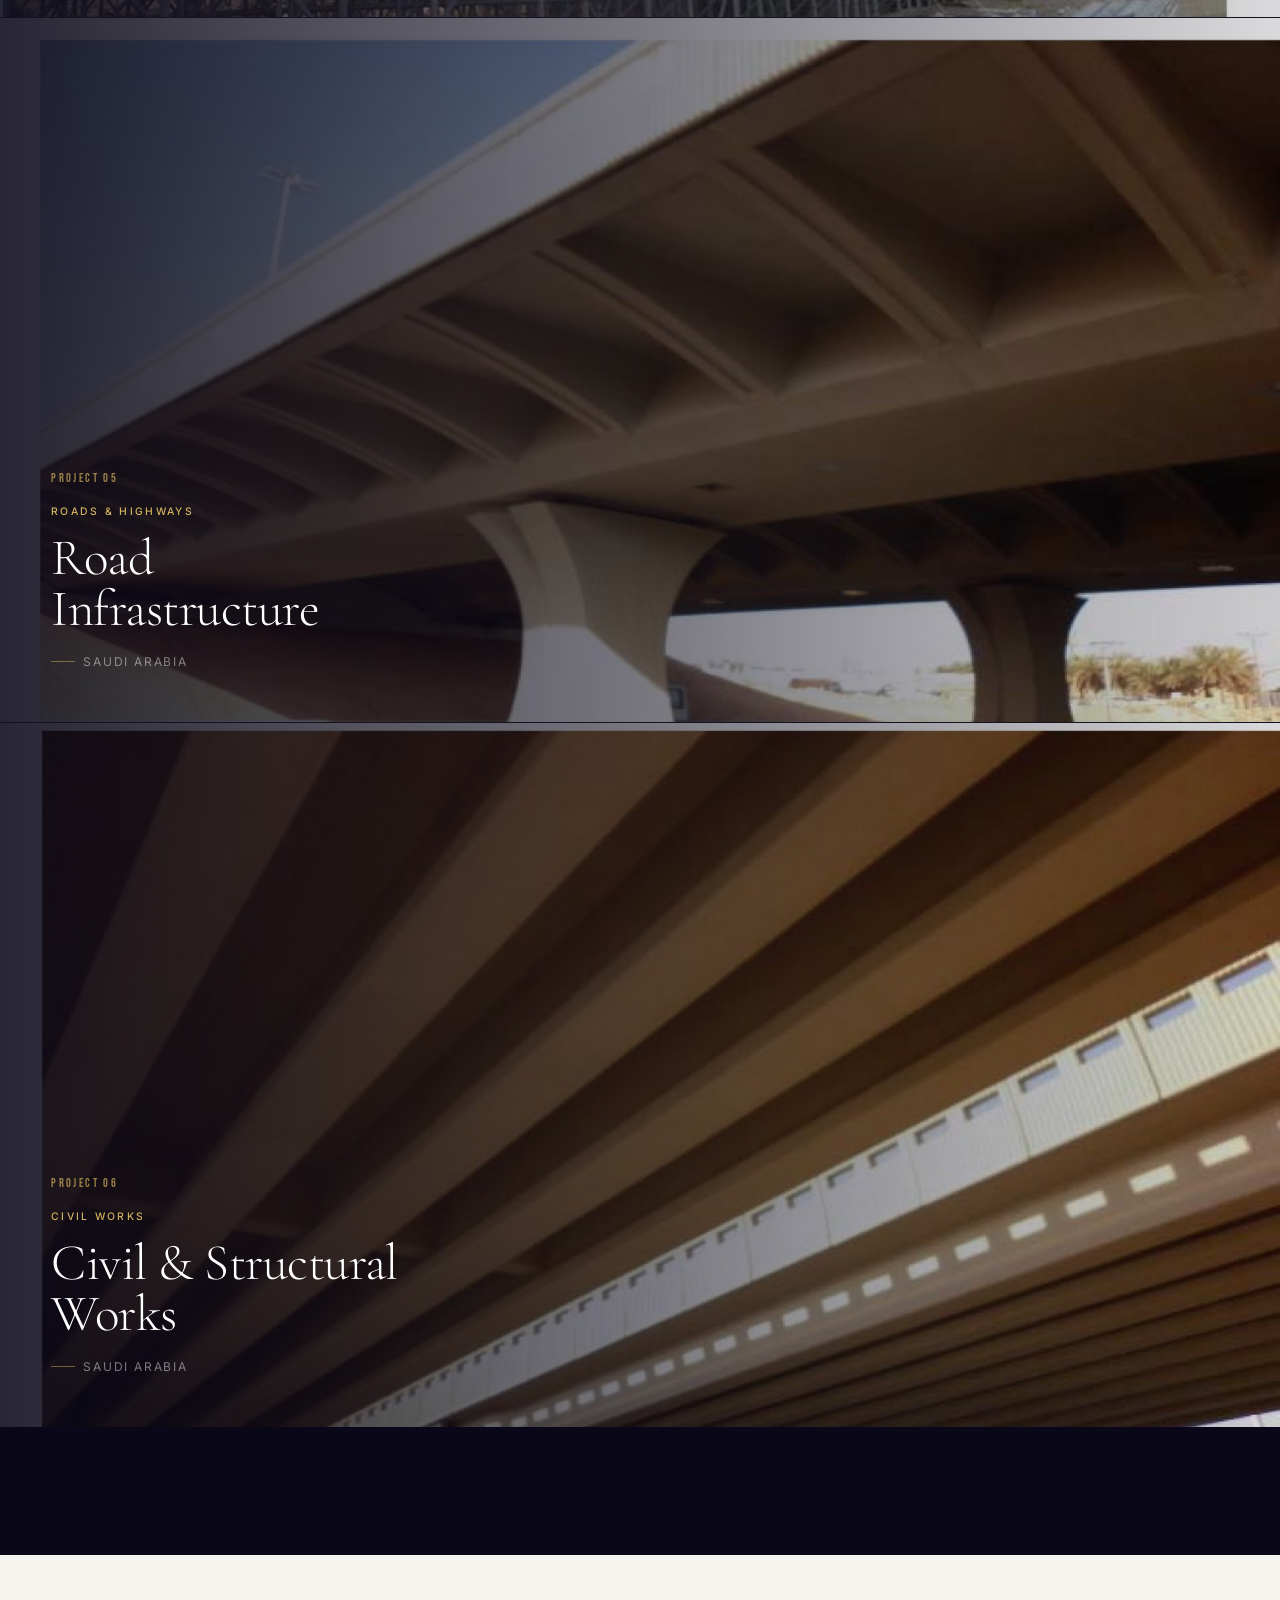
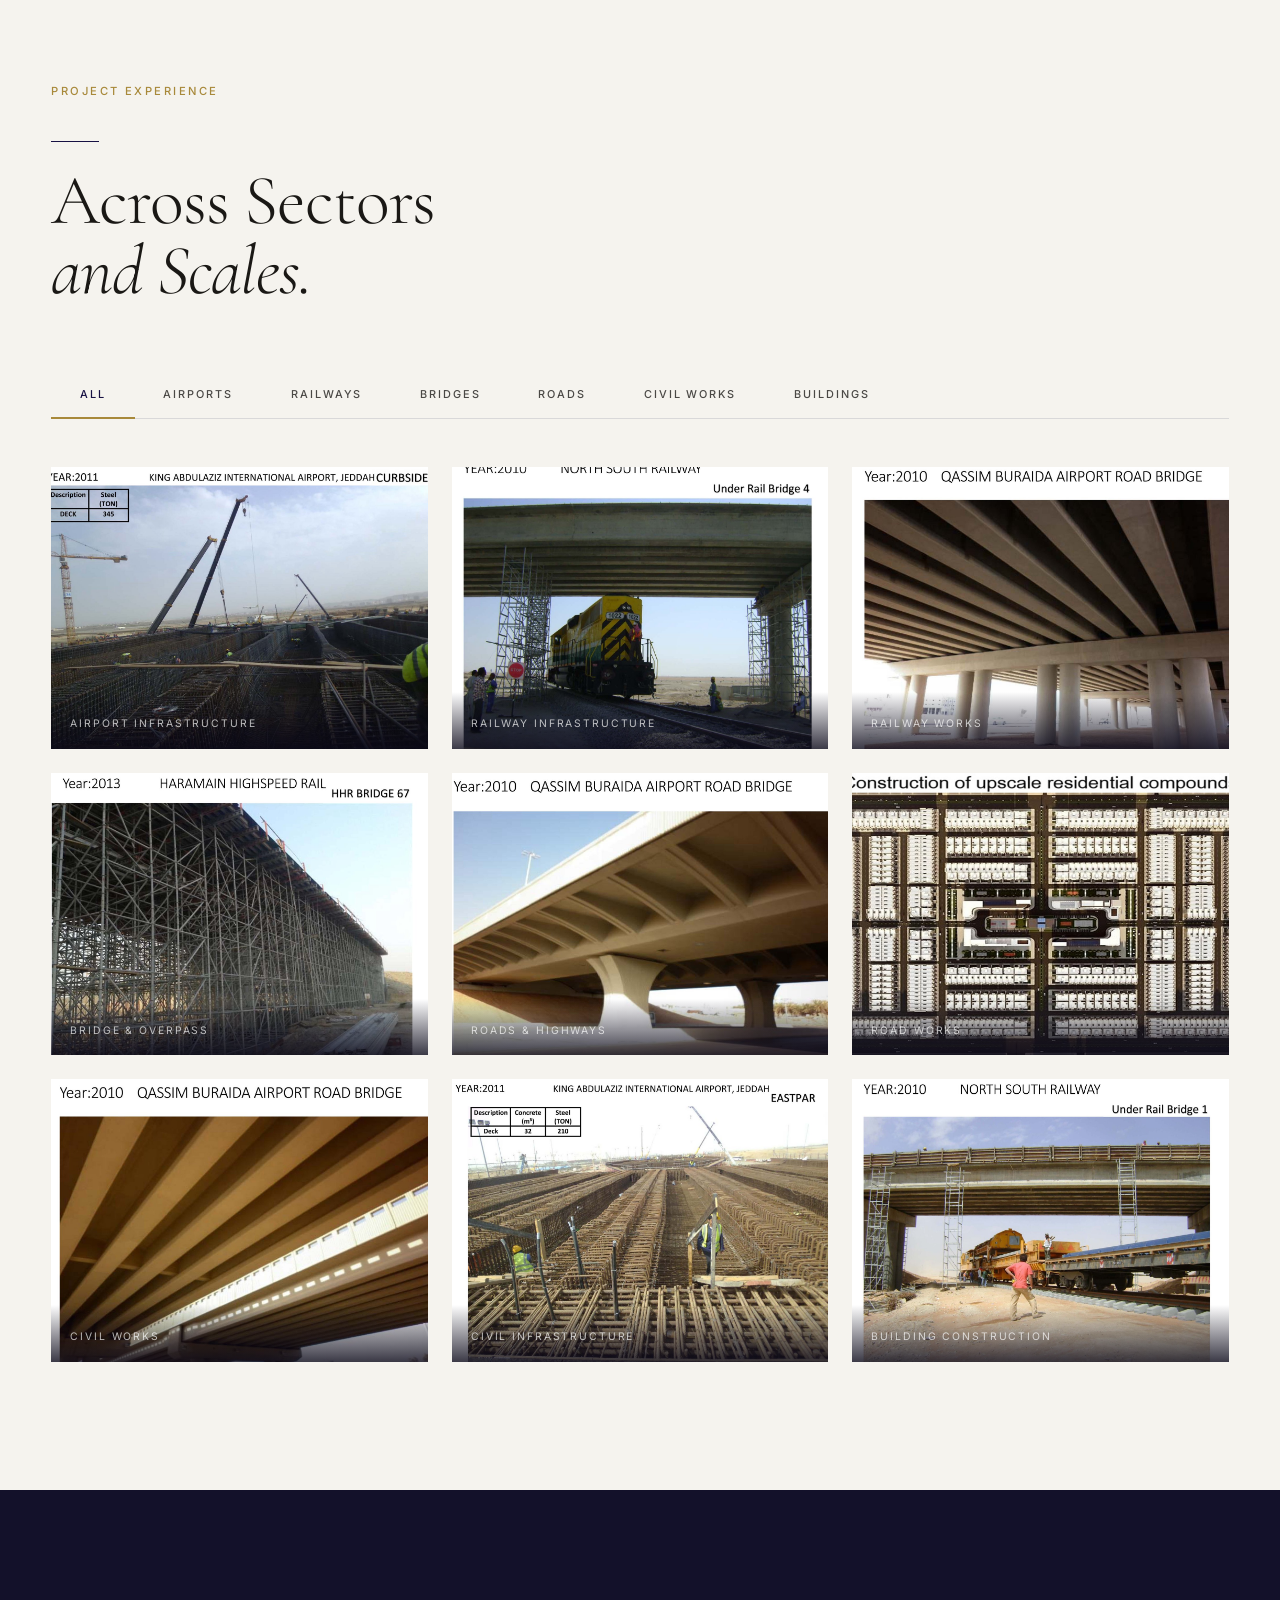
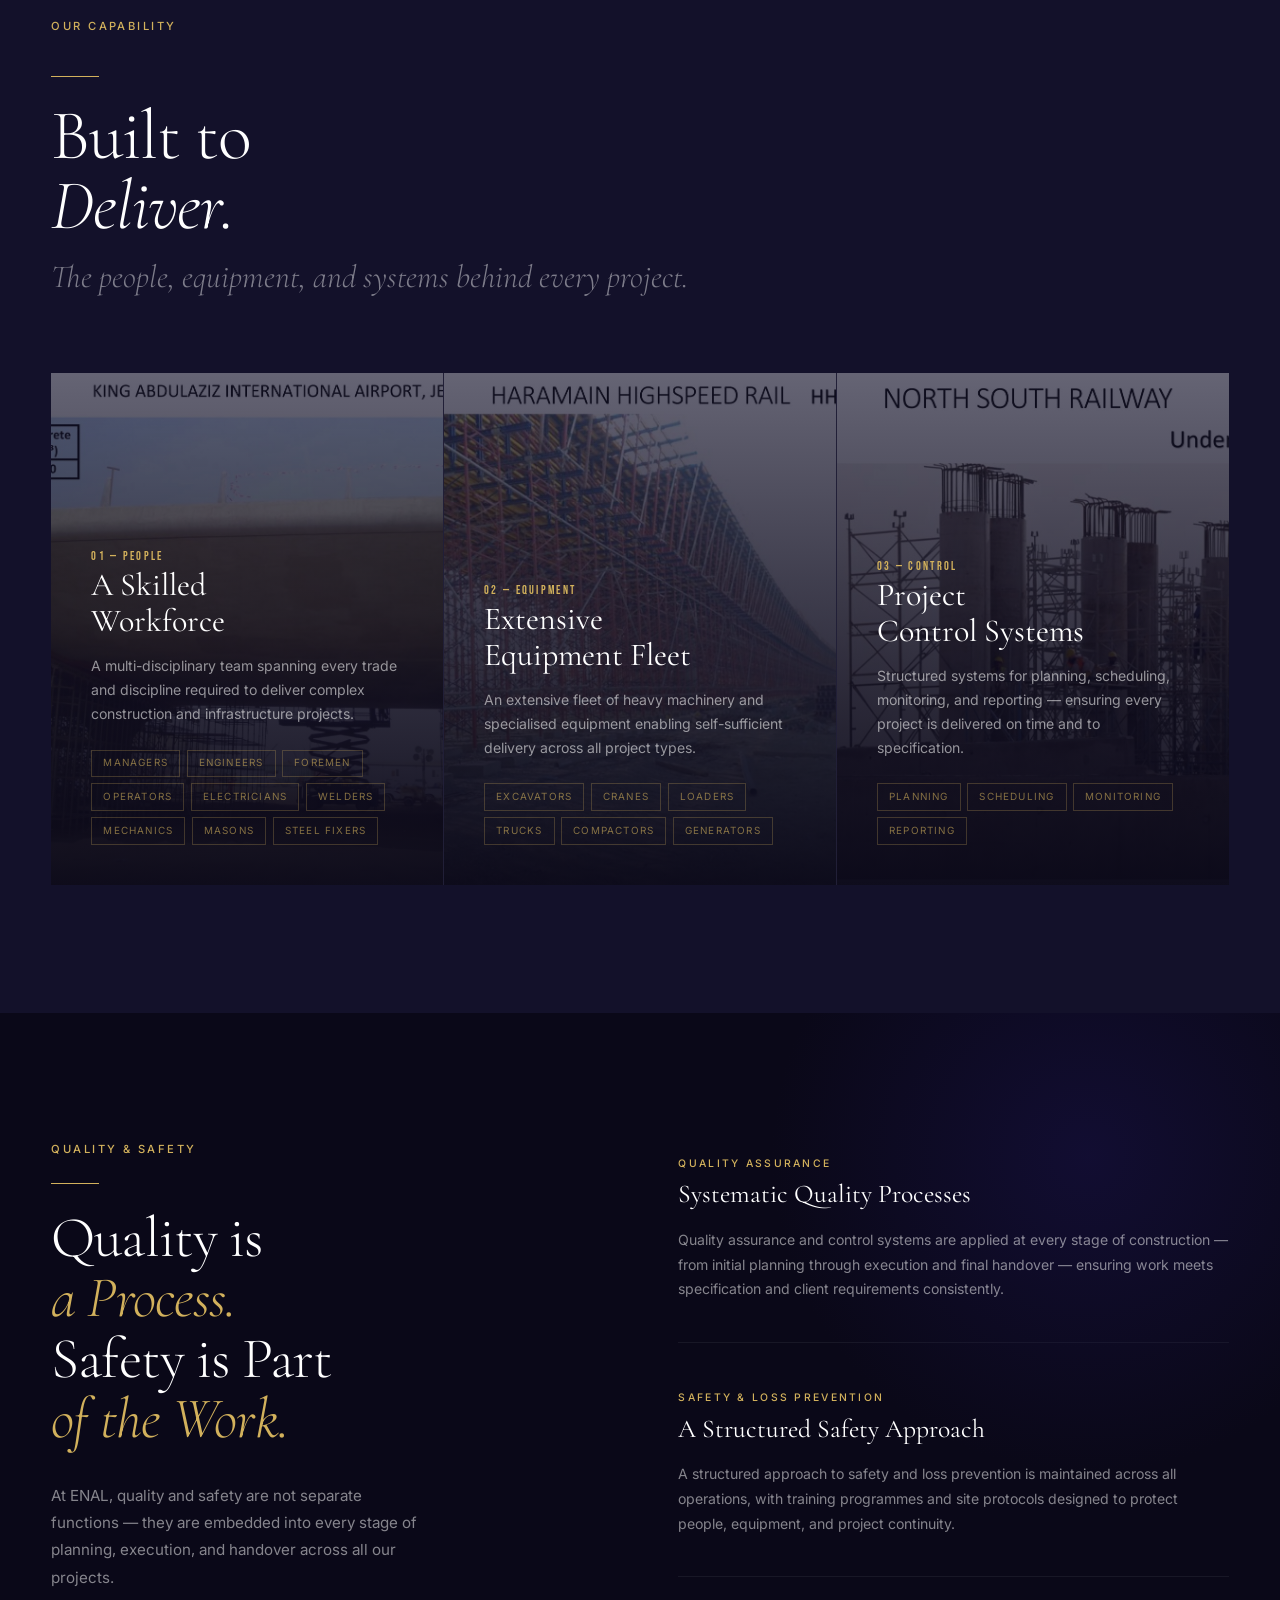
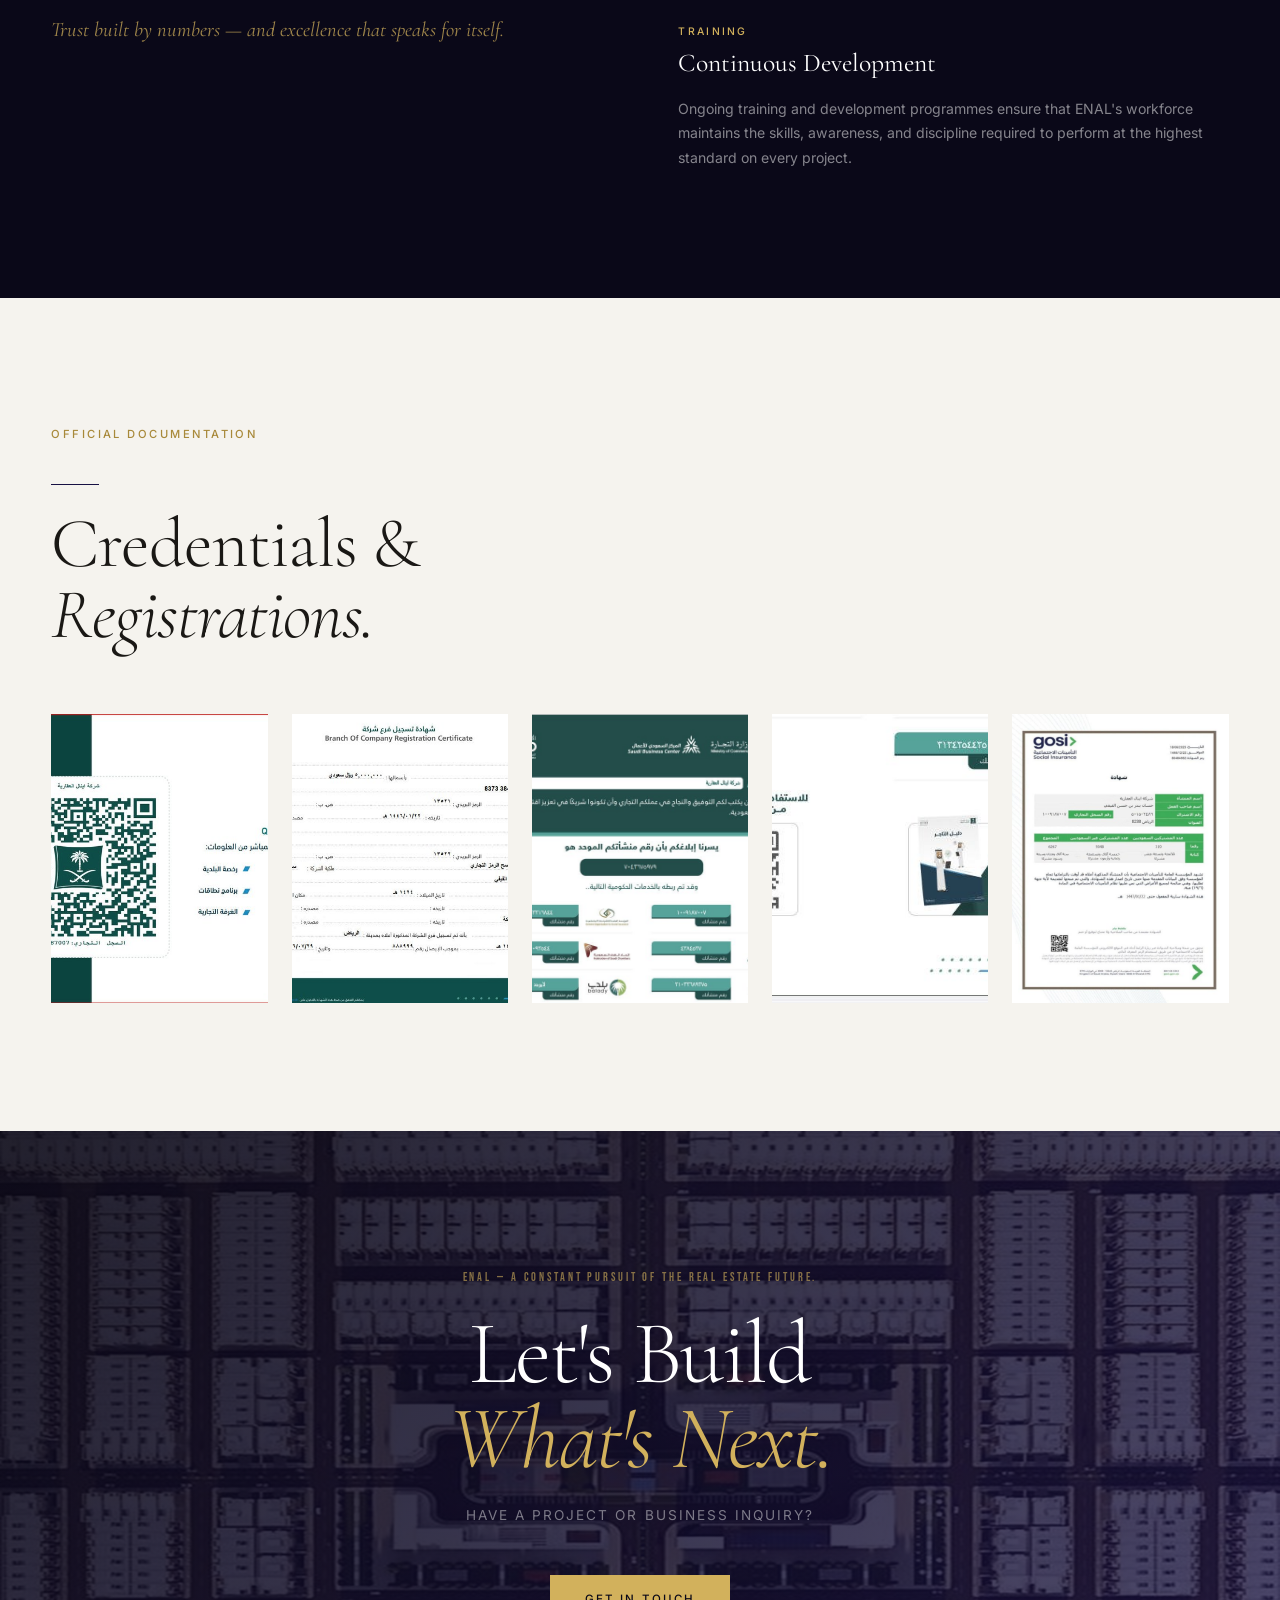
==== commit 7267acd8: "feat: add quote to tower gallery slide 9" ====
--- a/index.html
+++ b/index.html
@@ -539,6 +539,12 @@
       <div class="tower__slide" data-index="8">
         <div class="tower__img-wrap">
           <img src="assets/images/1.jpeg" alt="Residential and office tower architectural render" loading="lazy" />
+          <div class="tower__quote">
+            <span class="tower__quote-index">09 / 09</span>
+            <p class="tower__quote-text"
+               data-ar="في موقع القيادة دائماً.. استثمر مع إيثال بثبات راسخ ورؤية تضمن لك المستقبل."
+               data-en="Always in a position of leadership.. Invest with ENAL with steadfast stability and a vision that secures your future.">في موقع القيادة دائماً.. استثمر مع إيثال بثبات راسخ ورؤية تضمن لك المستقبل.</p>
+          </div>
         </div>
         <div class="tower__caption">
           <span class="tower__counter" aria-label="Image 9 of 9">09 <span class="tower__counter-sep">/</span> 09</span>
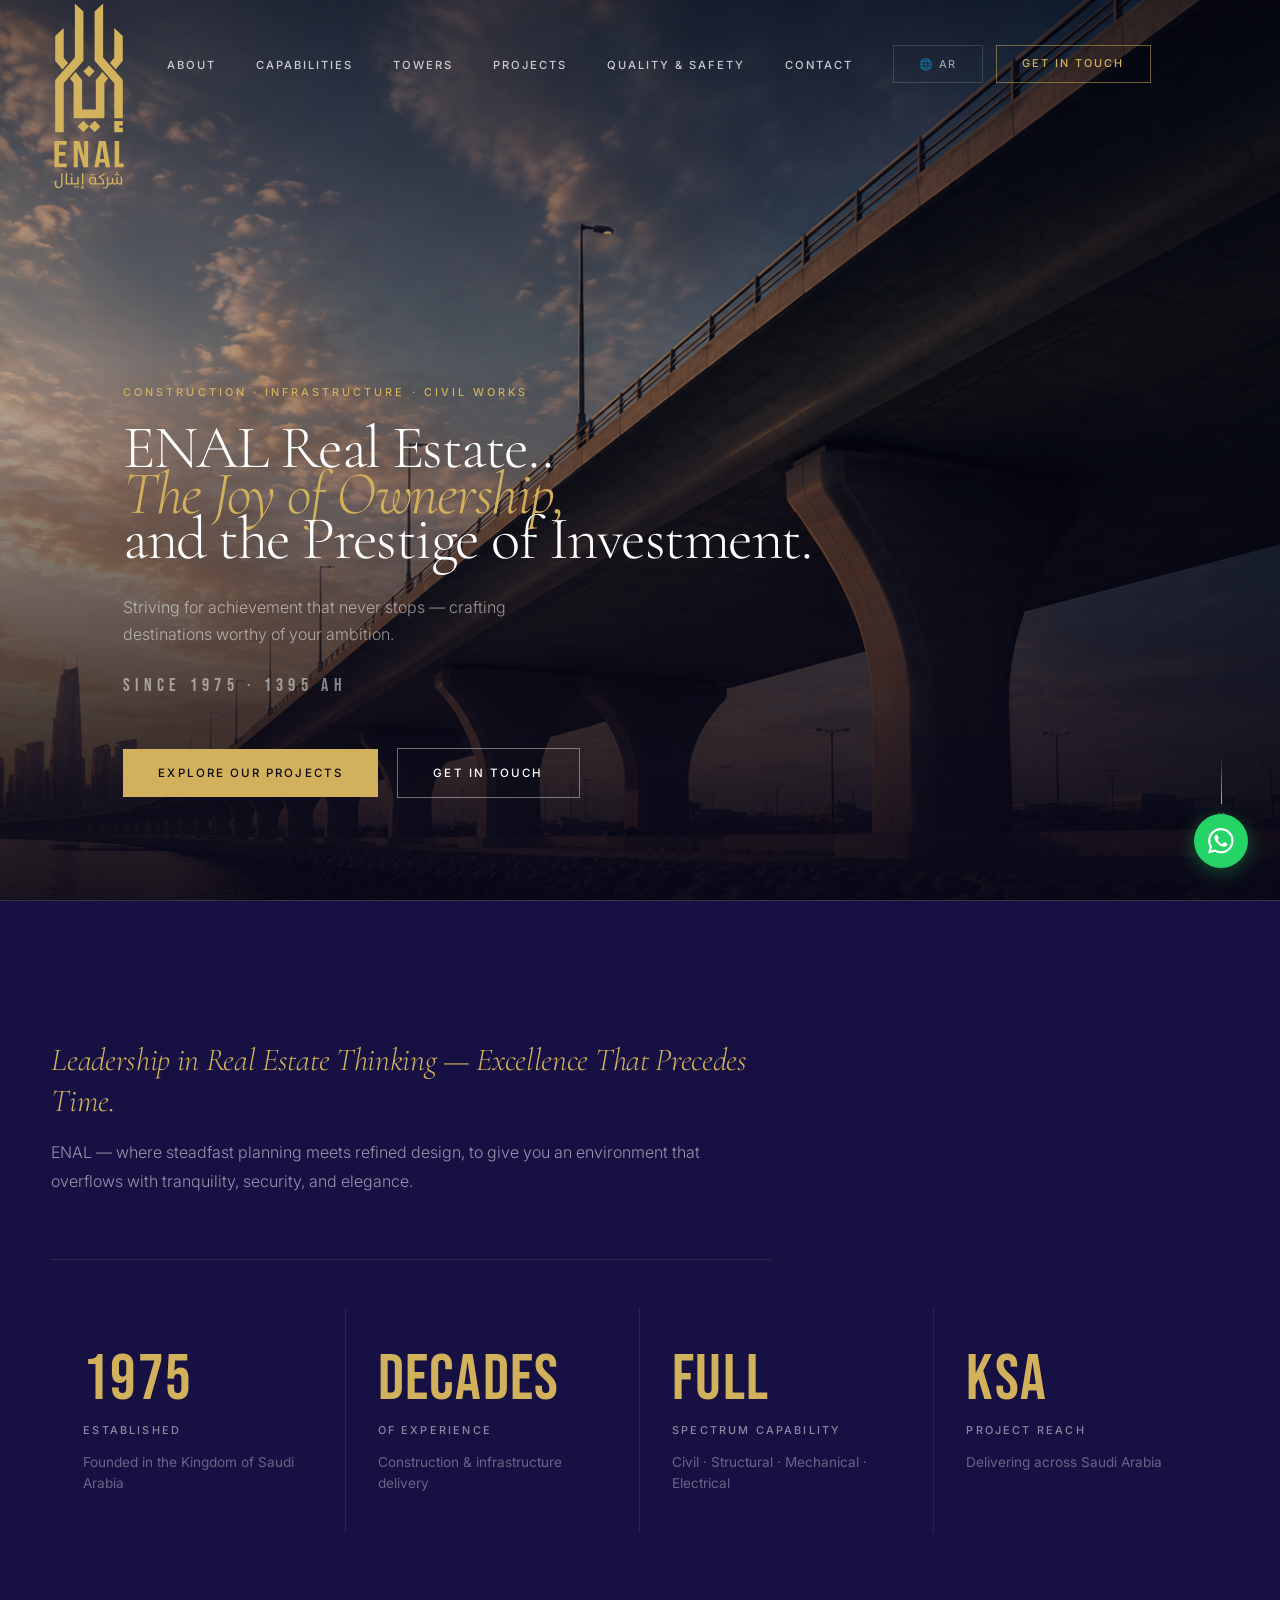
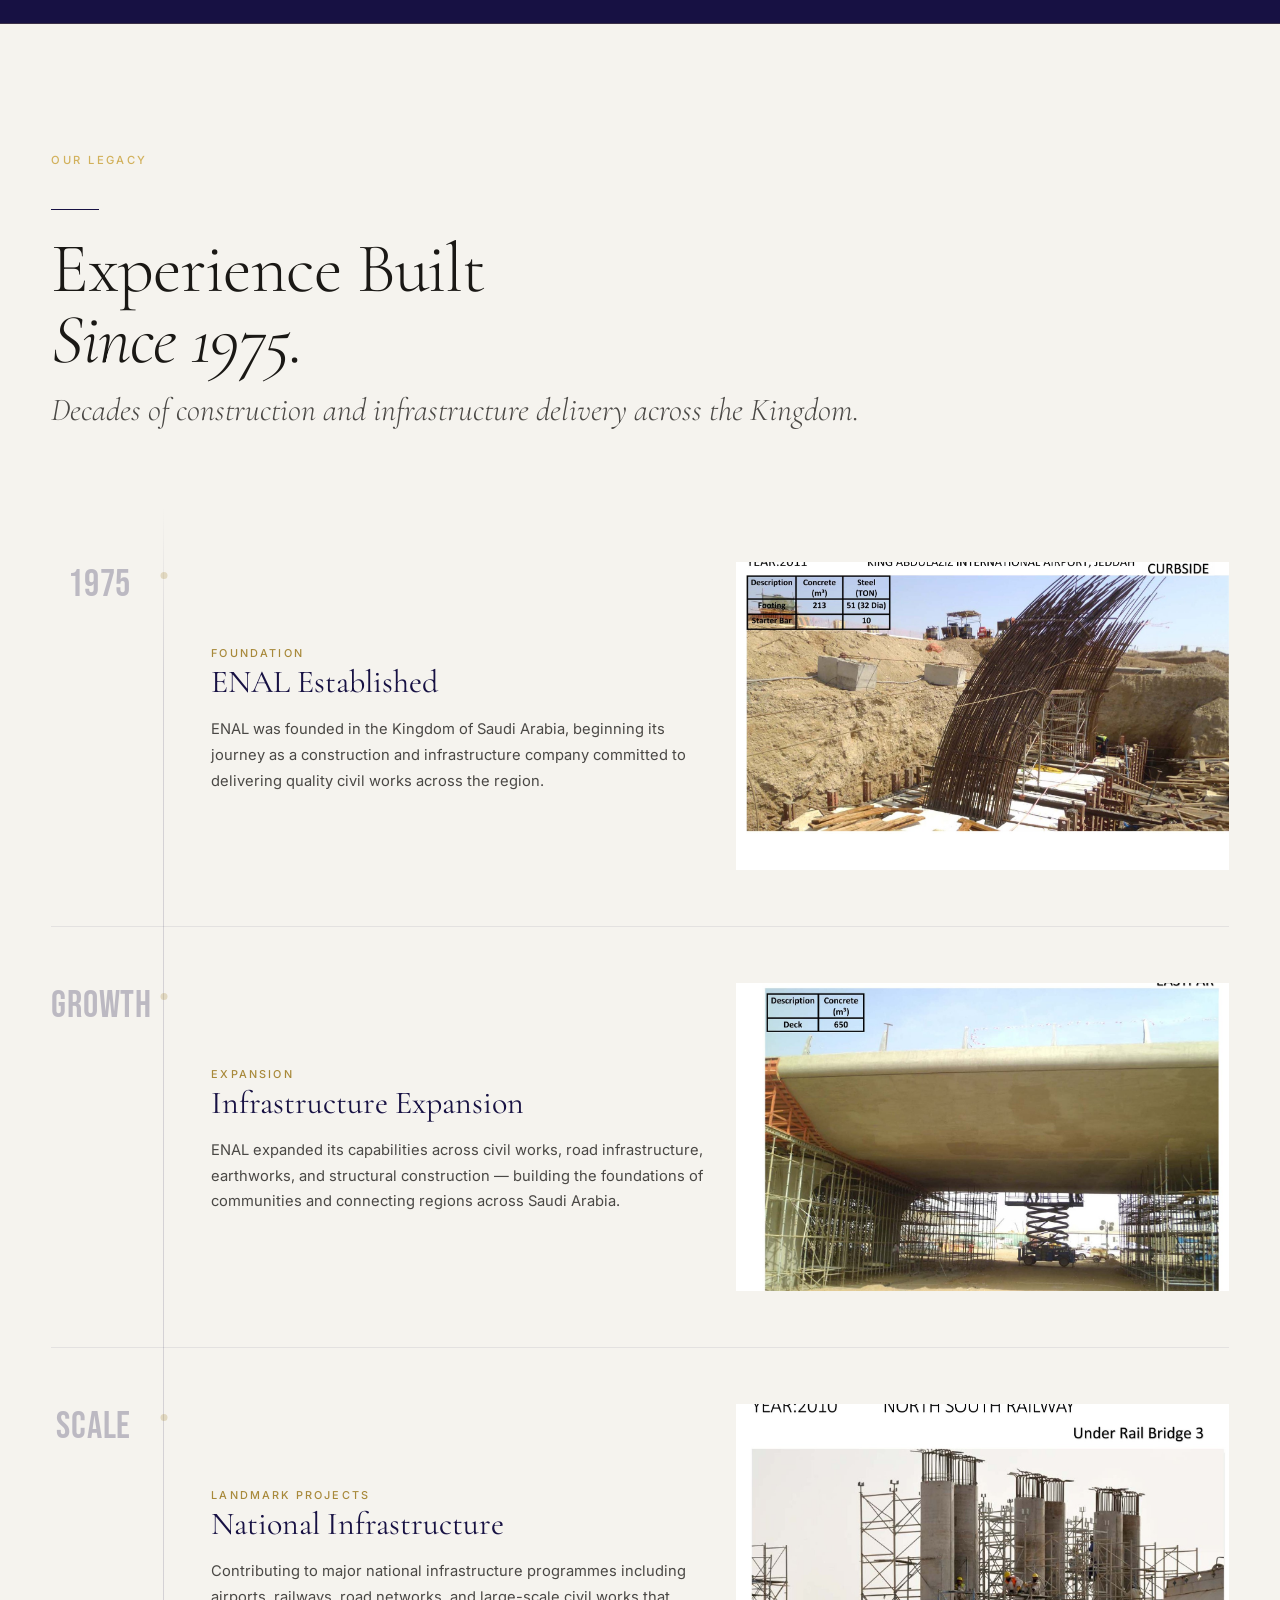
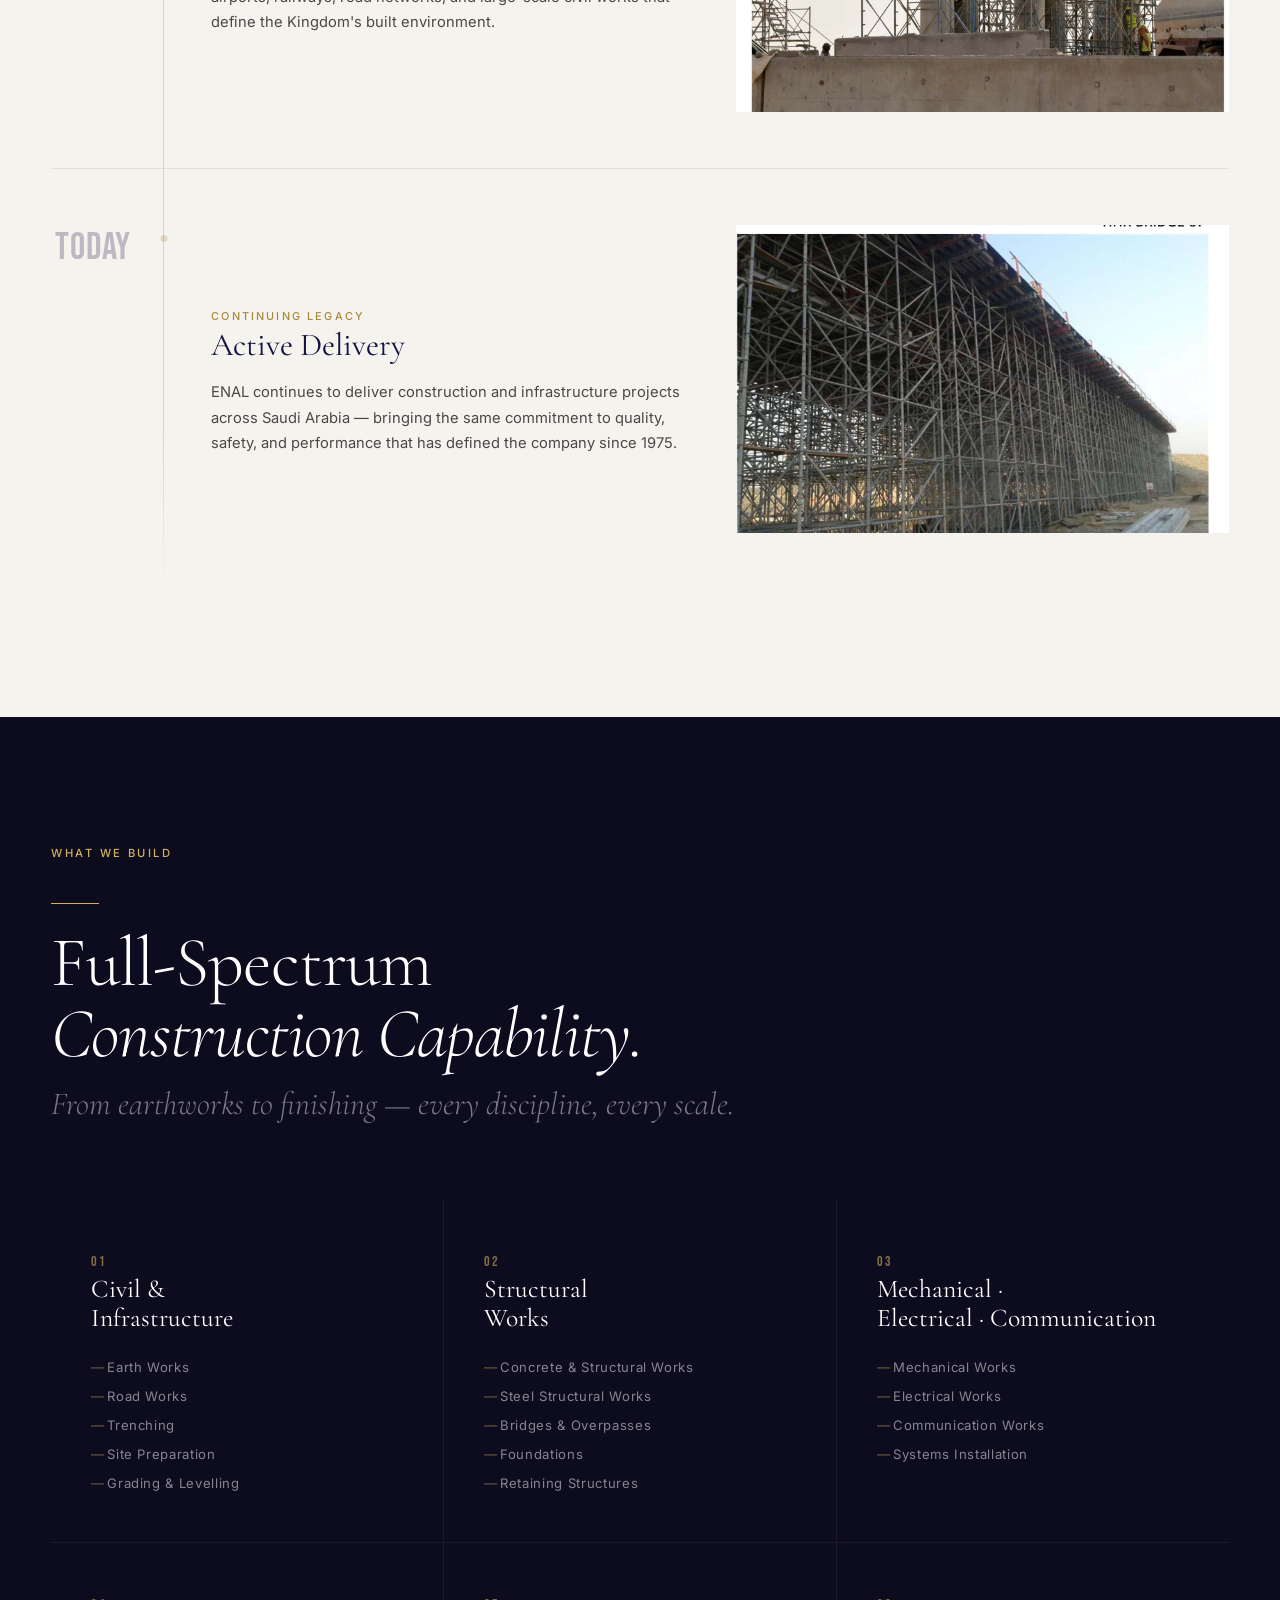
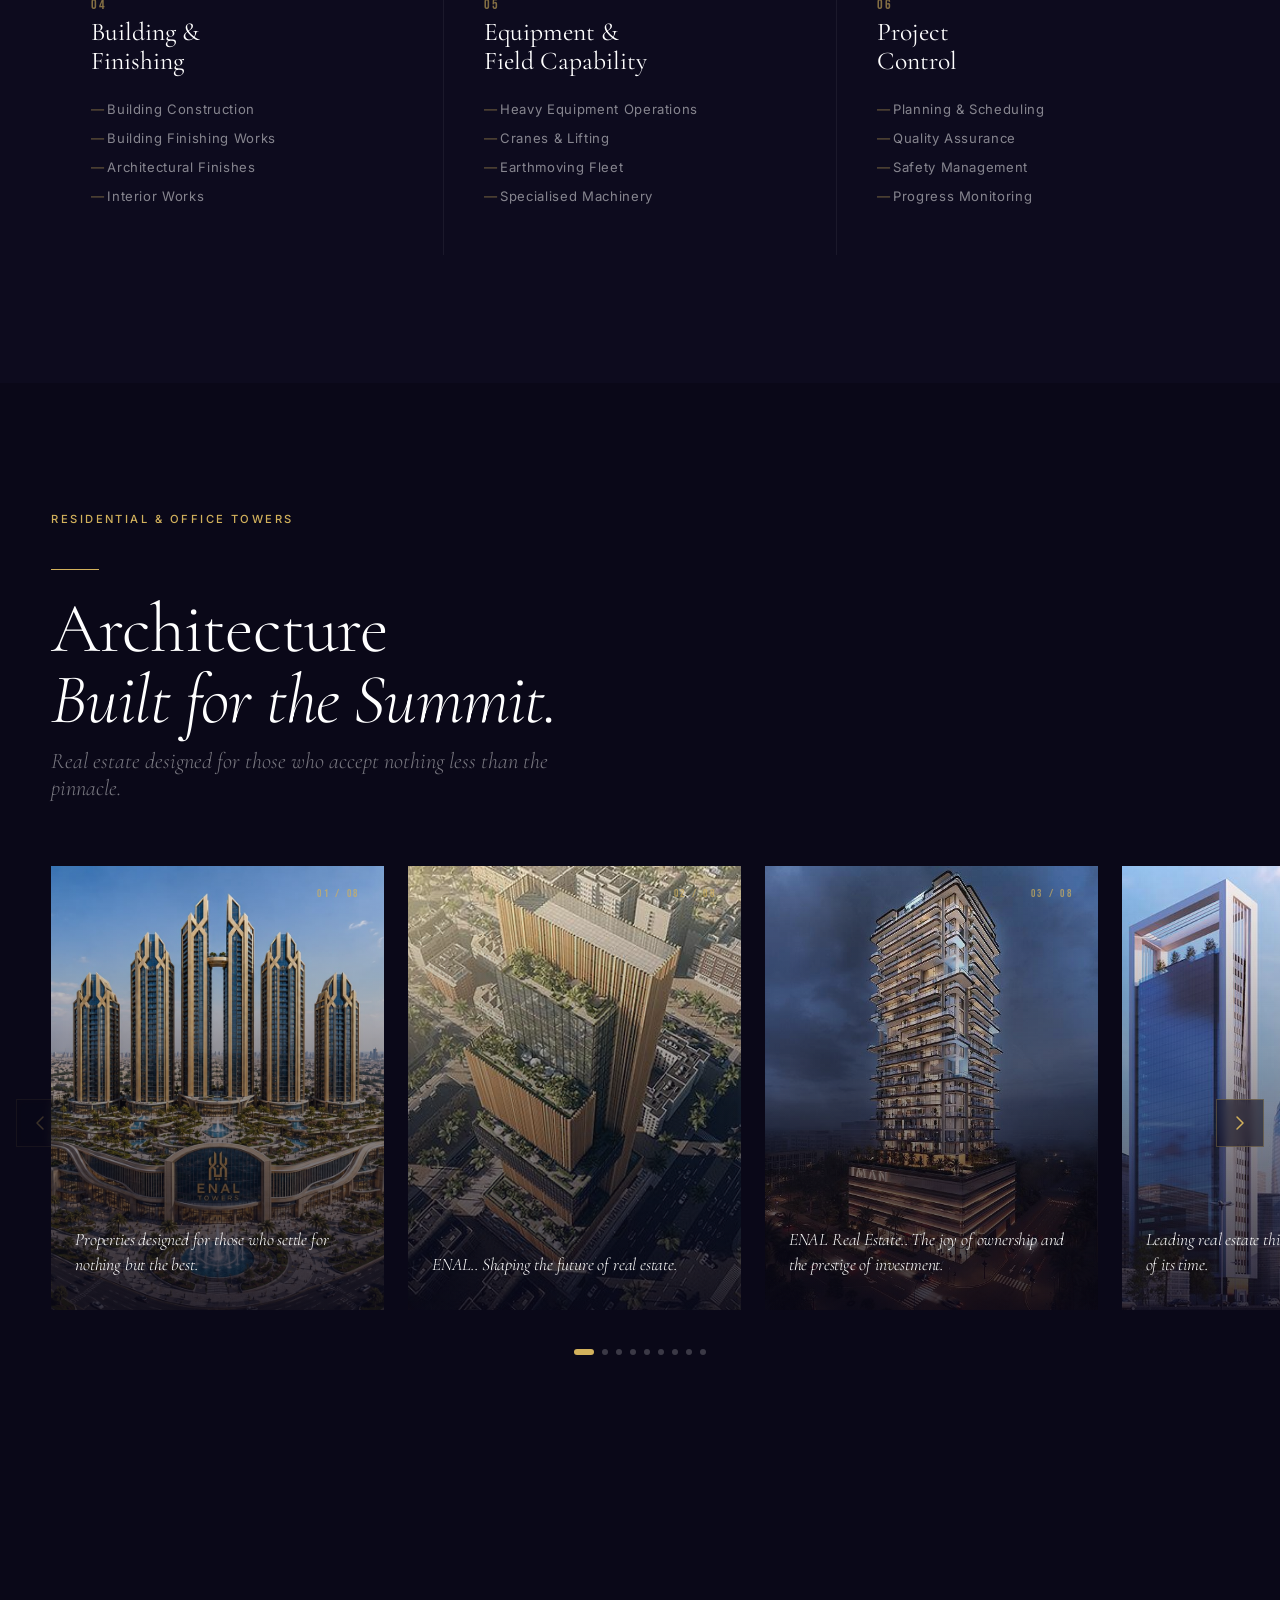
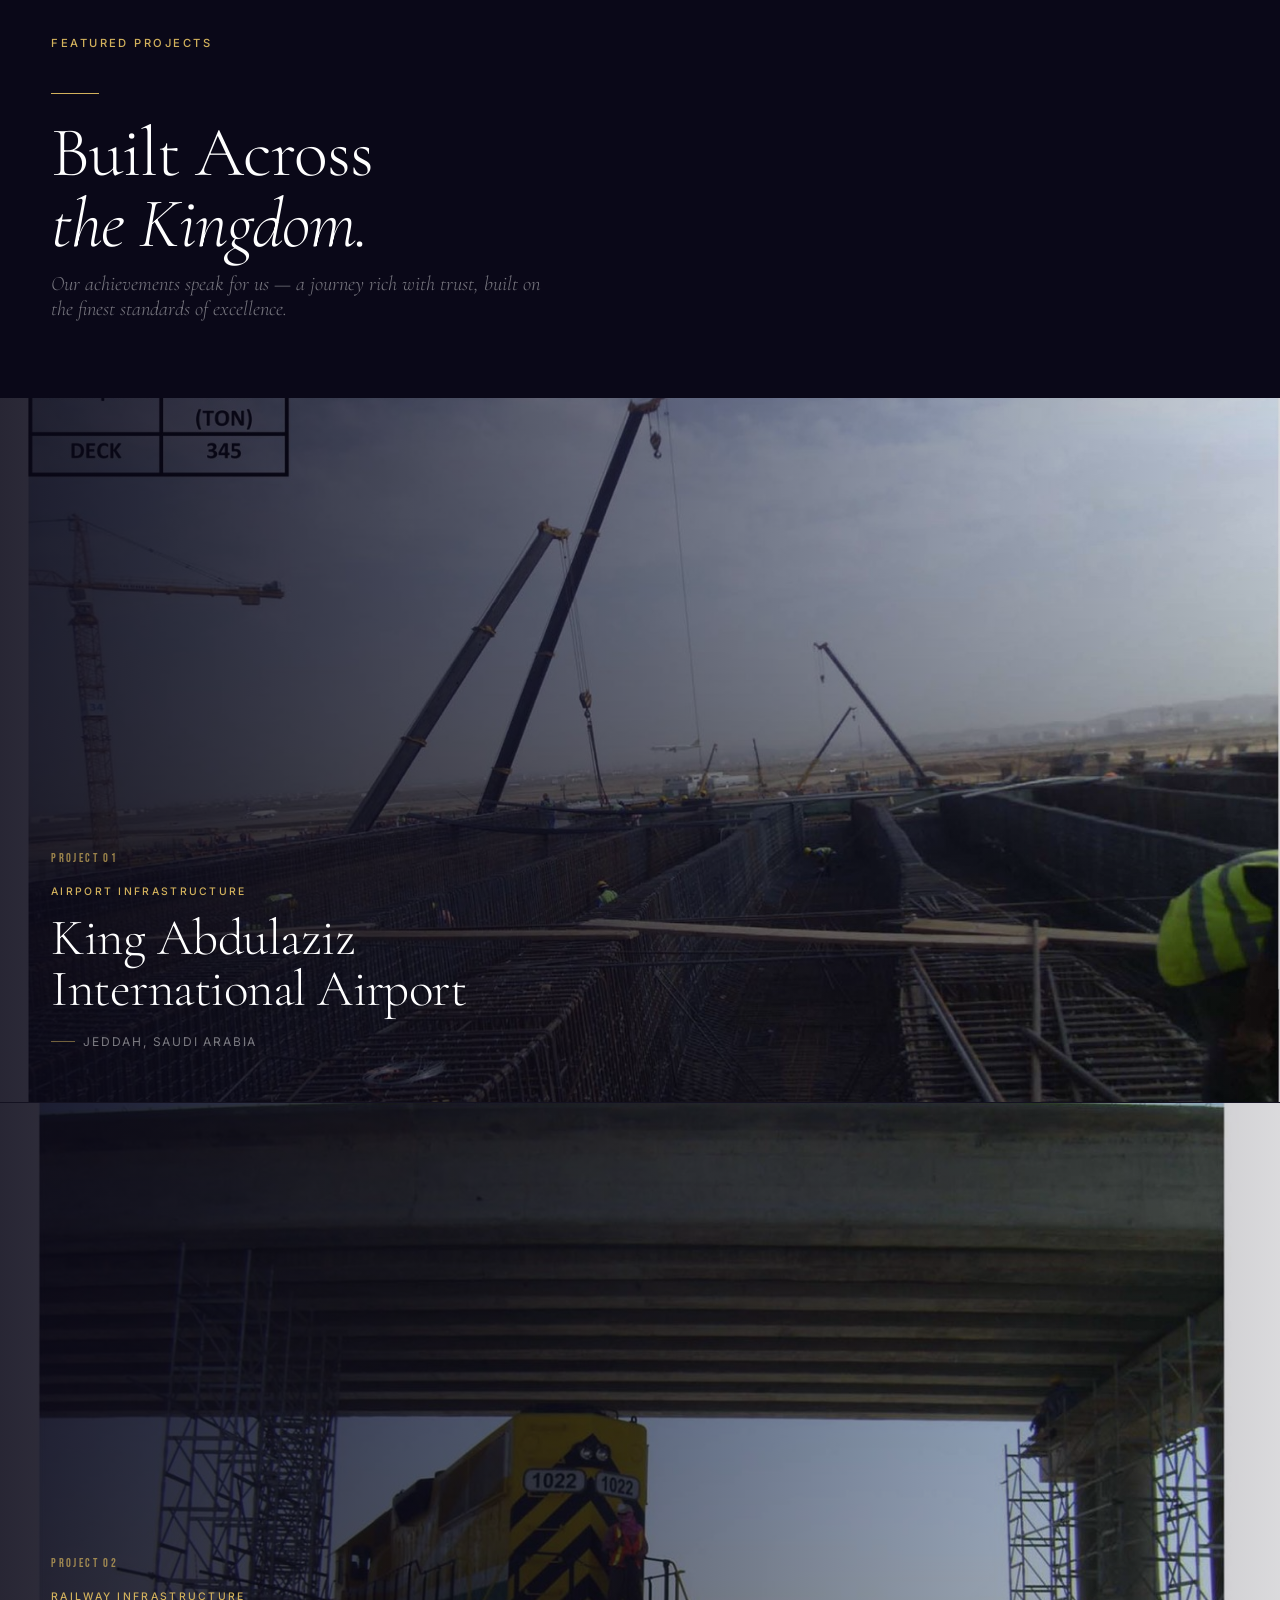
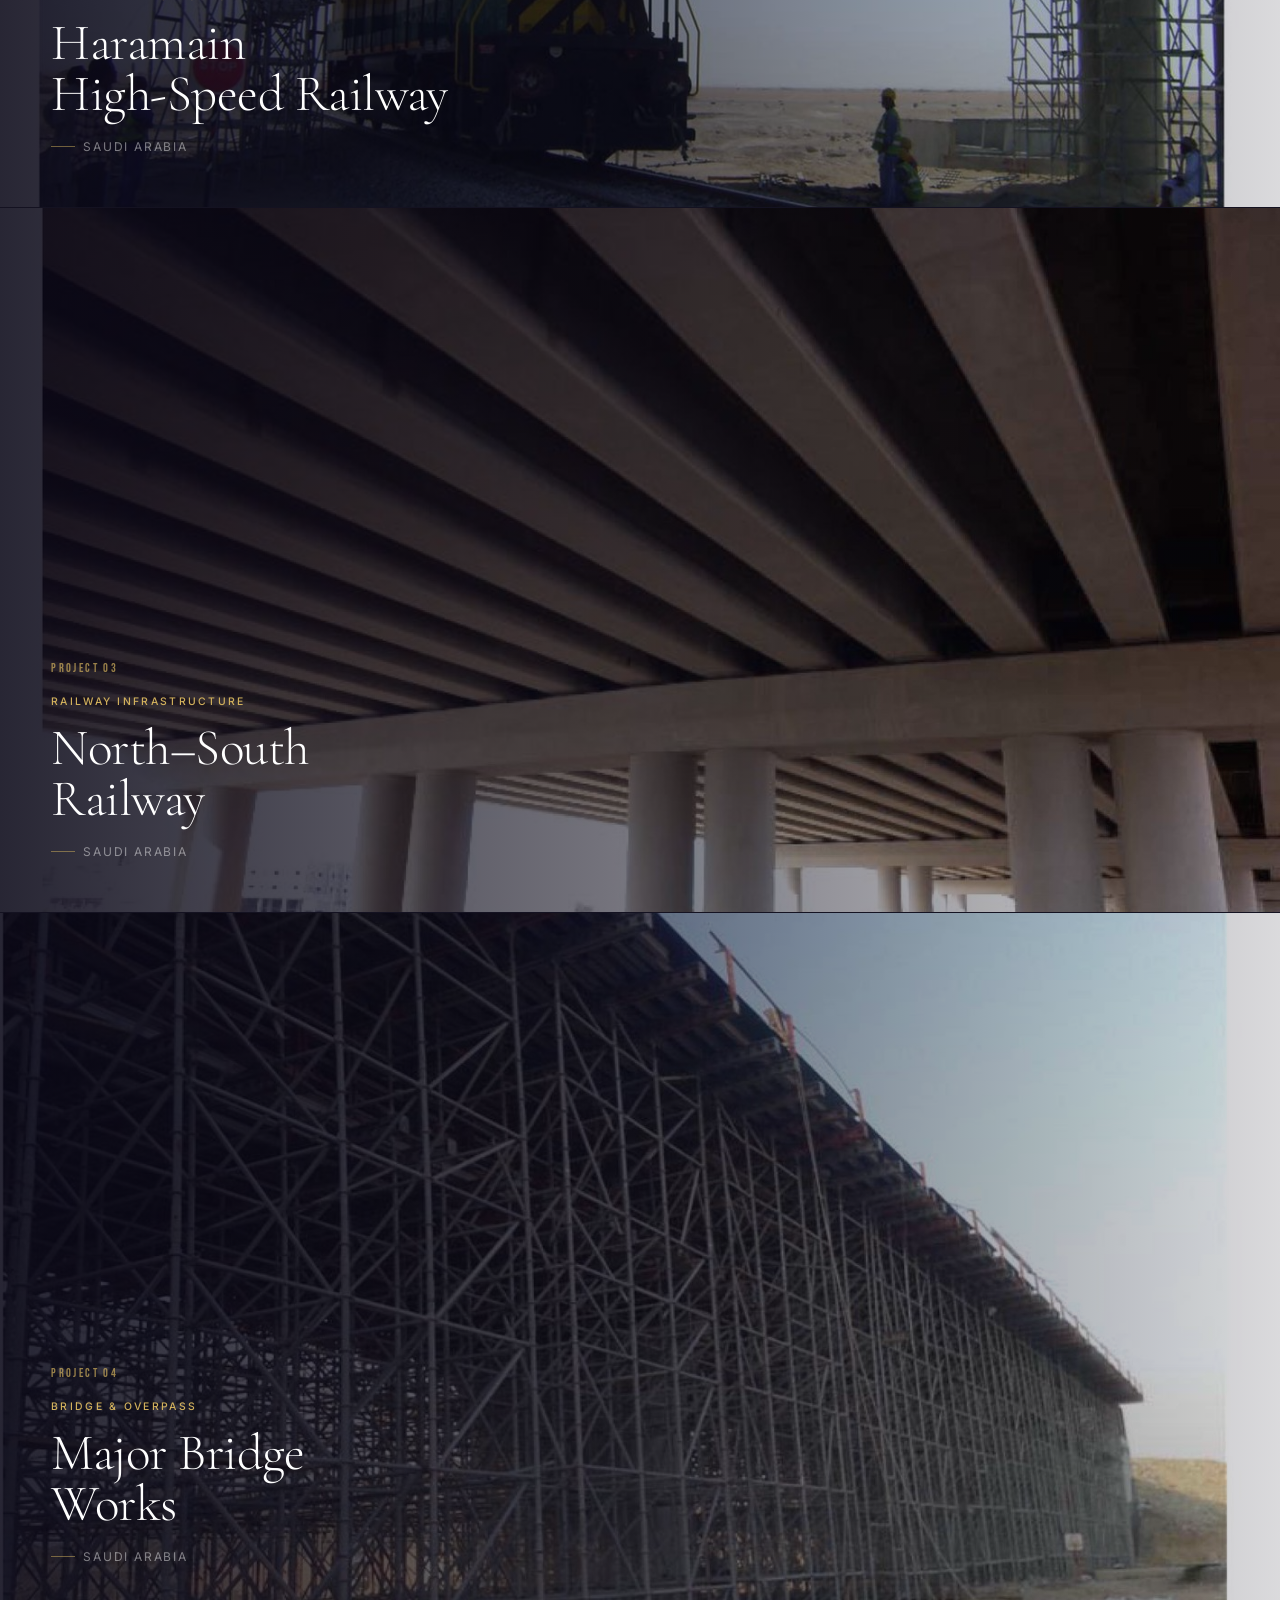
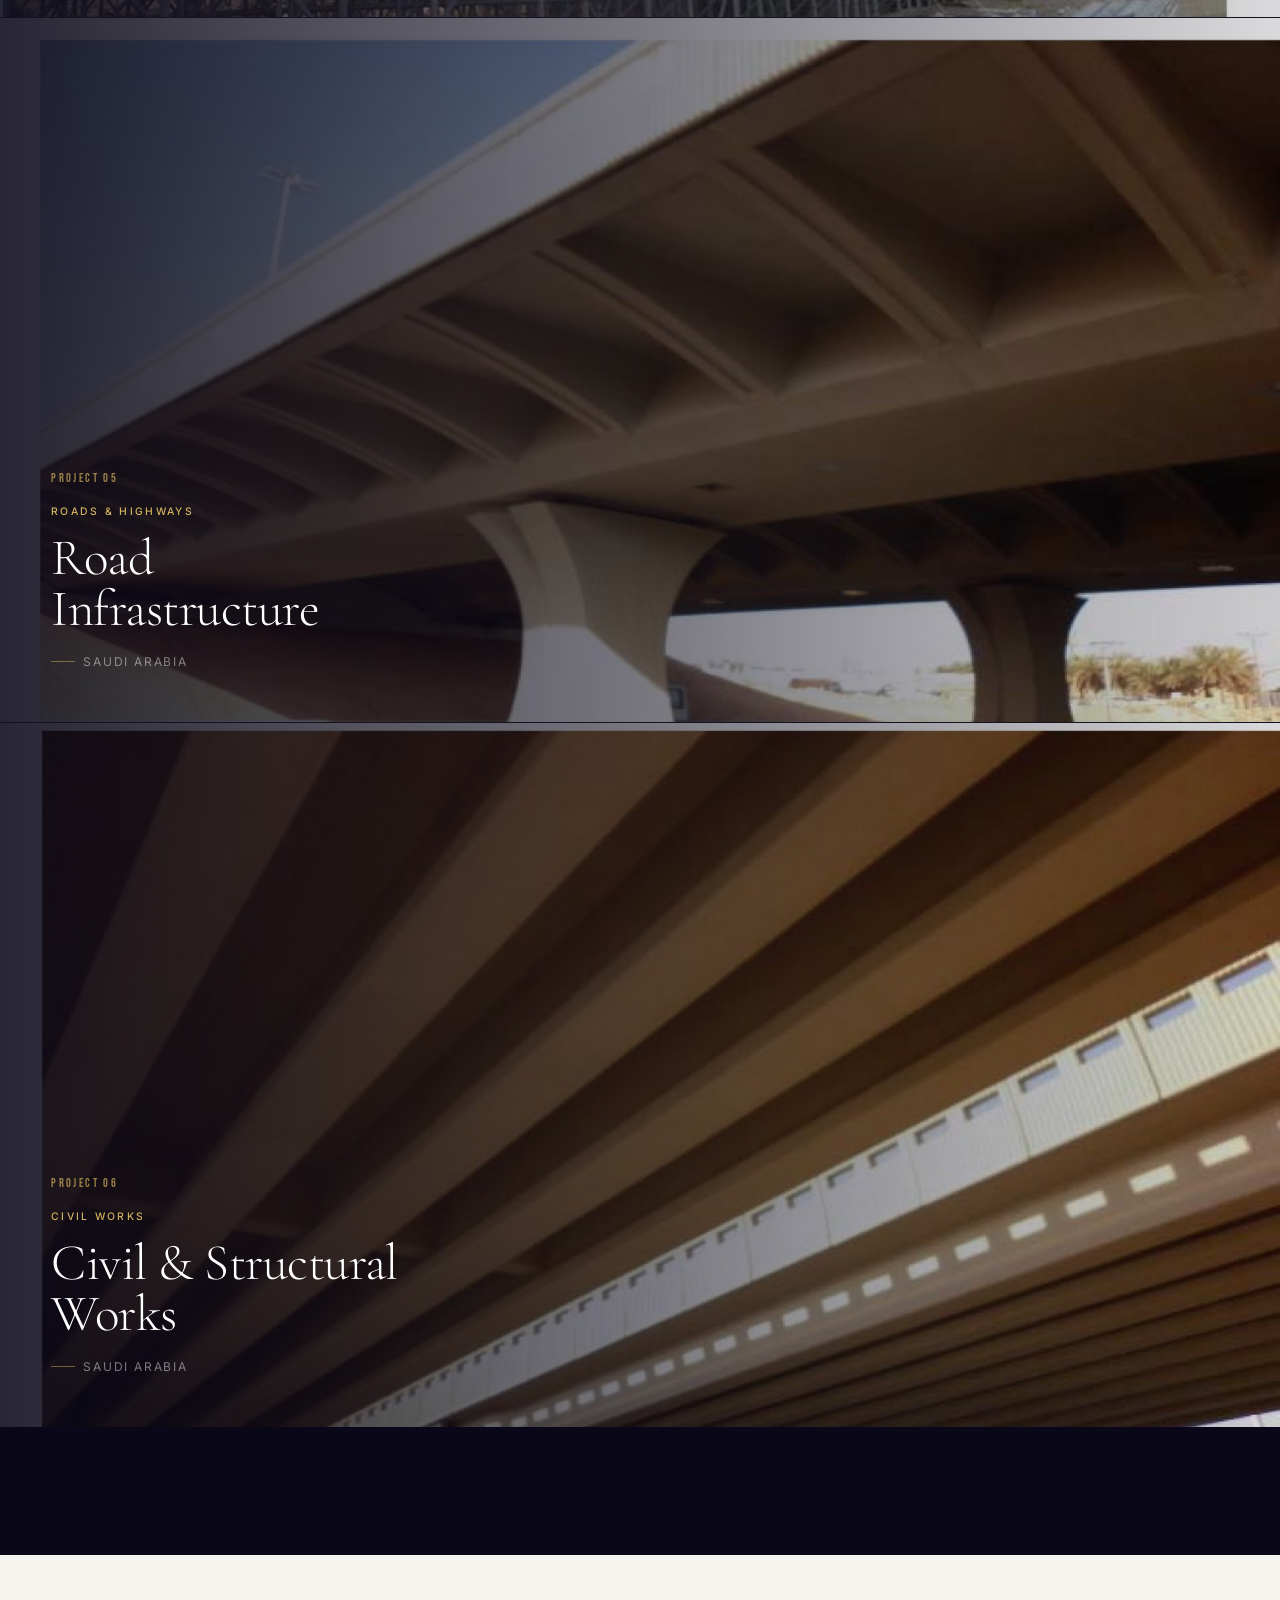
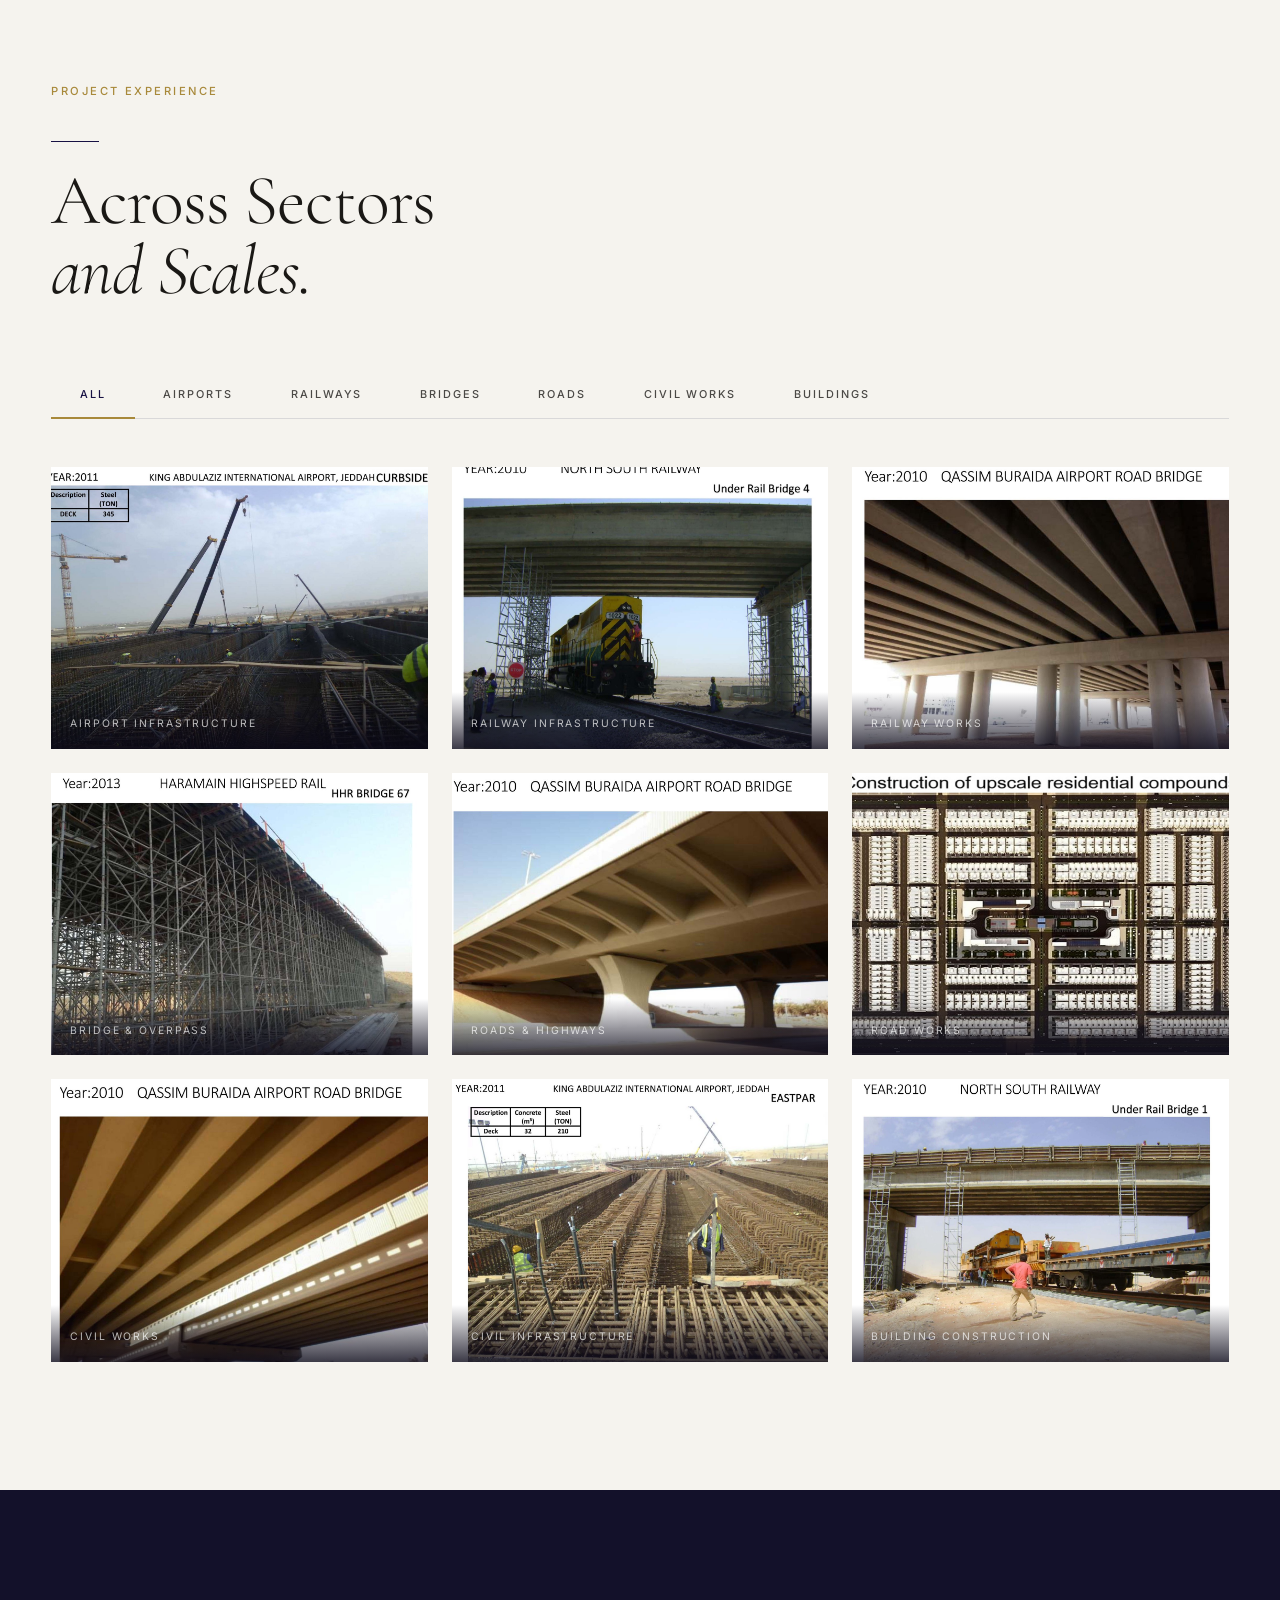
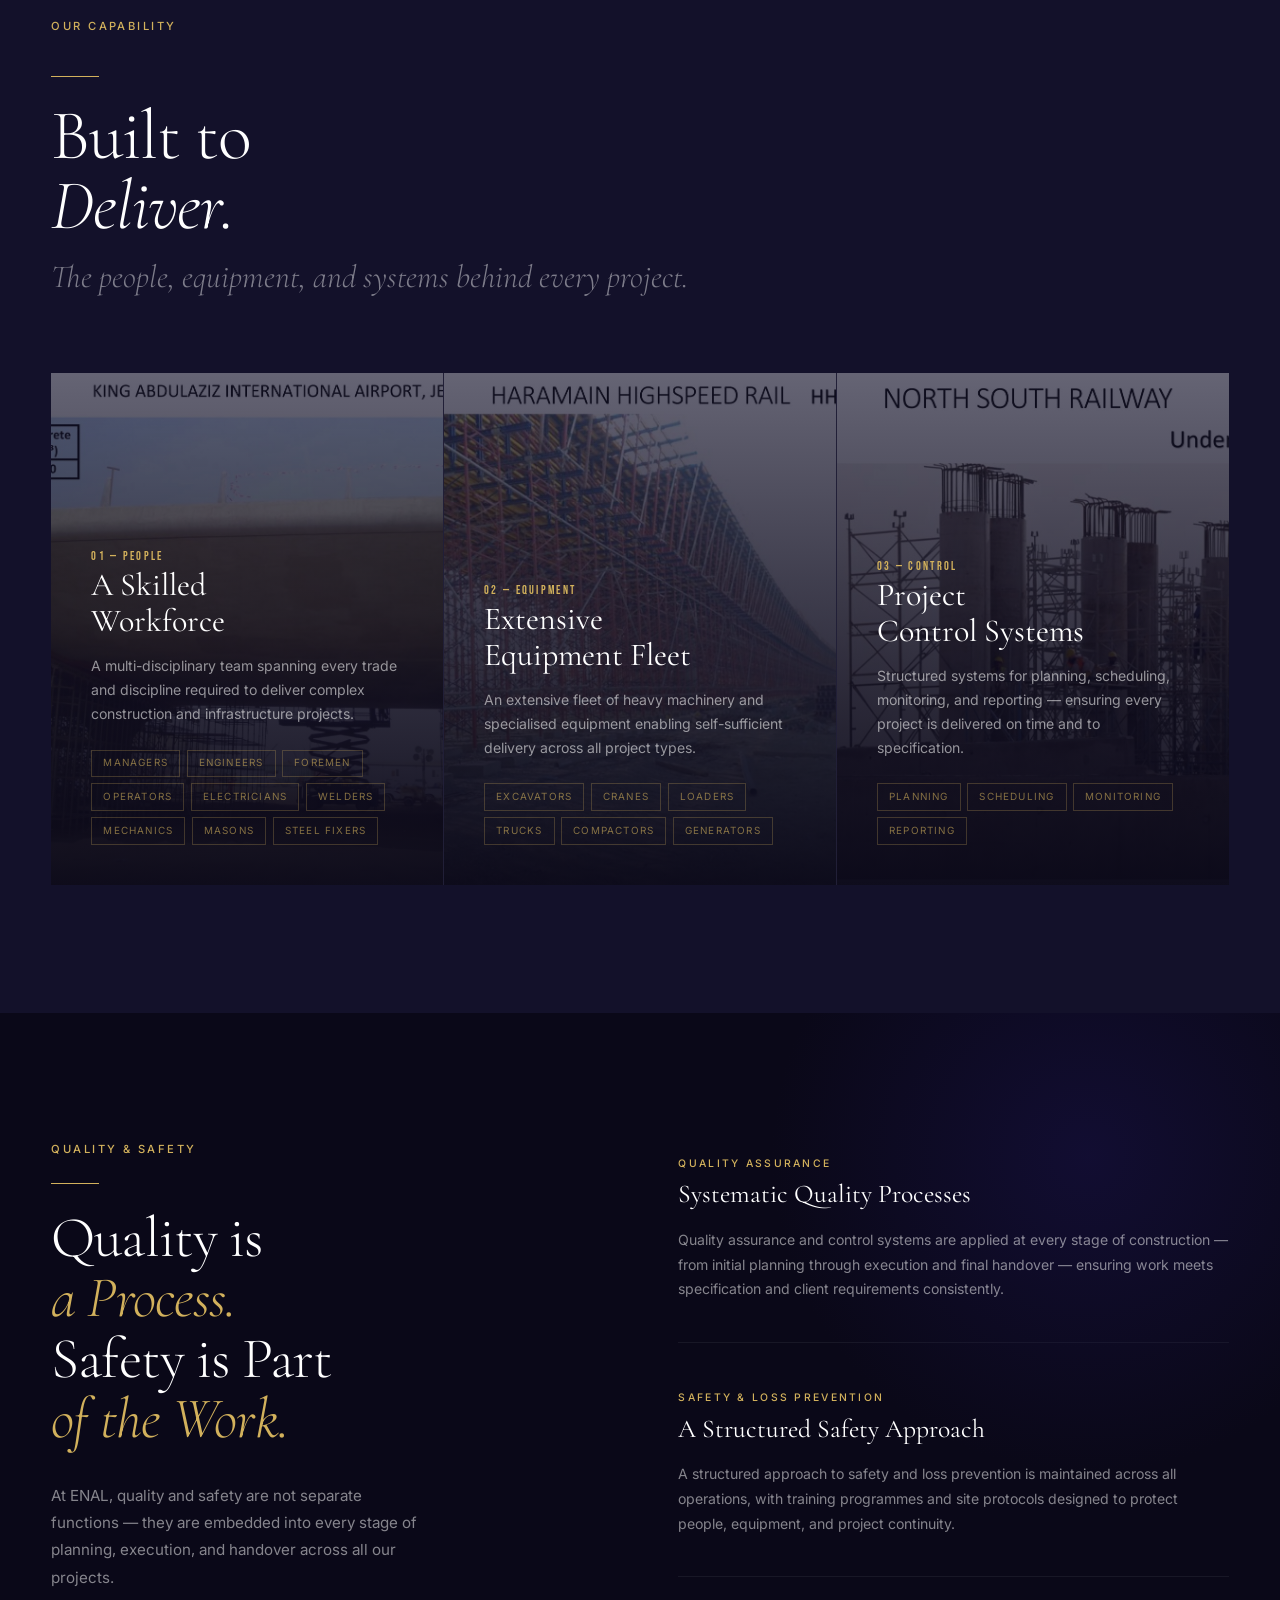
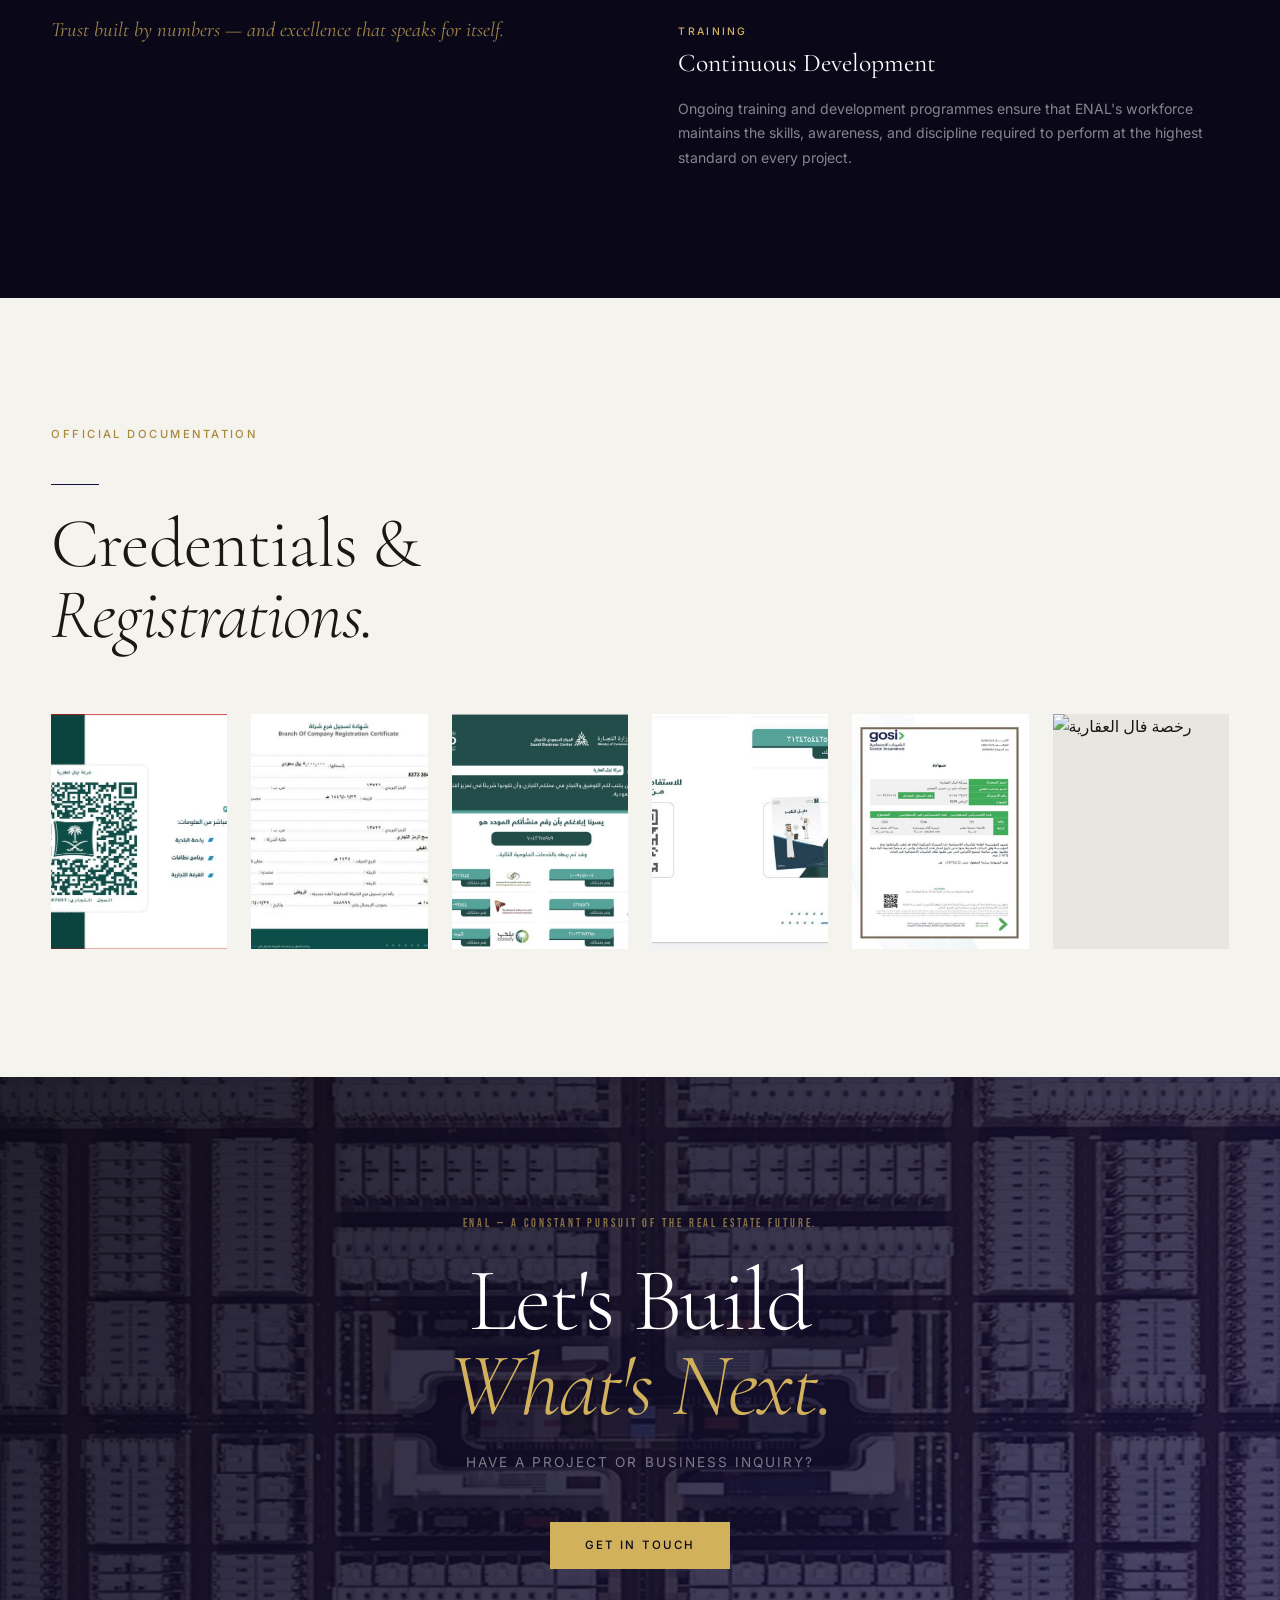
==== commit 6708f589: "feat: add FAL real estate license to credentials section" ====
--- a/index.html
+++ b/index.html
@@ -983,6 +983,12 @@
         <img src="assets/images/credential-05.jpg" alt="ENAL official credential" loading="lazy" />
         <div class="cred__card-overlay">
           <span class="cred__card-label" data-en="Official Document" data-ar="وثيقة رسمية">Official Document</span>
+        </div>
+      </div>
+      <div class="cred__card reveal reveal-delay-5">
+        <img src="assets/images/filename_page-0001.jpg" alt="رخصة فال العقارية" loading="lazy" />
+        <div class="cred__card-overlay">
+          <span class="cred__card-label" data-en="FAL Real Estate License" data-ar="رخصة فال العقارية">FAL Real Estate License</span>
         </div>
       </div>
     </div>
--- a/assets/css/style.css
+++ b/assets/css/style.css
@@ -1273,7 +1273,7 @@
 
 .credentials__track {
   display: grid;
-  grid-template-columns: repeat(5, 1fr);
+  grid-template-columns: repeat(6, 1fr);
   gap: 1.5rem;
 }
 
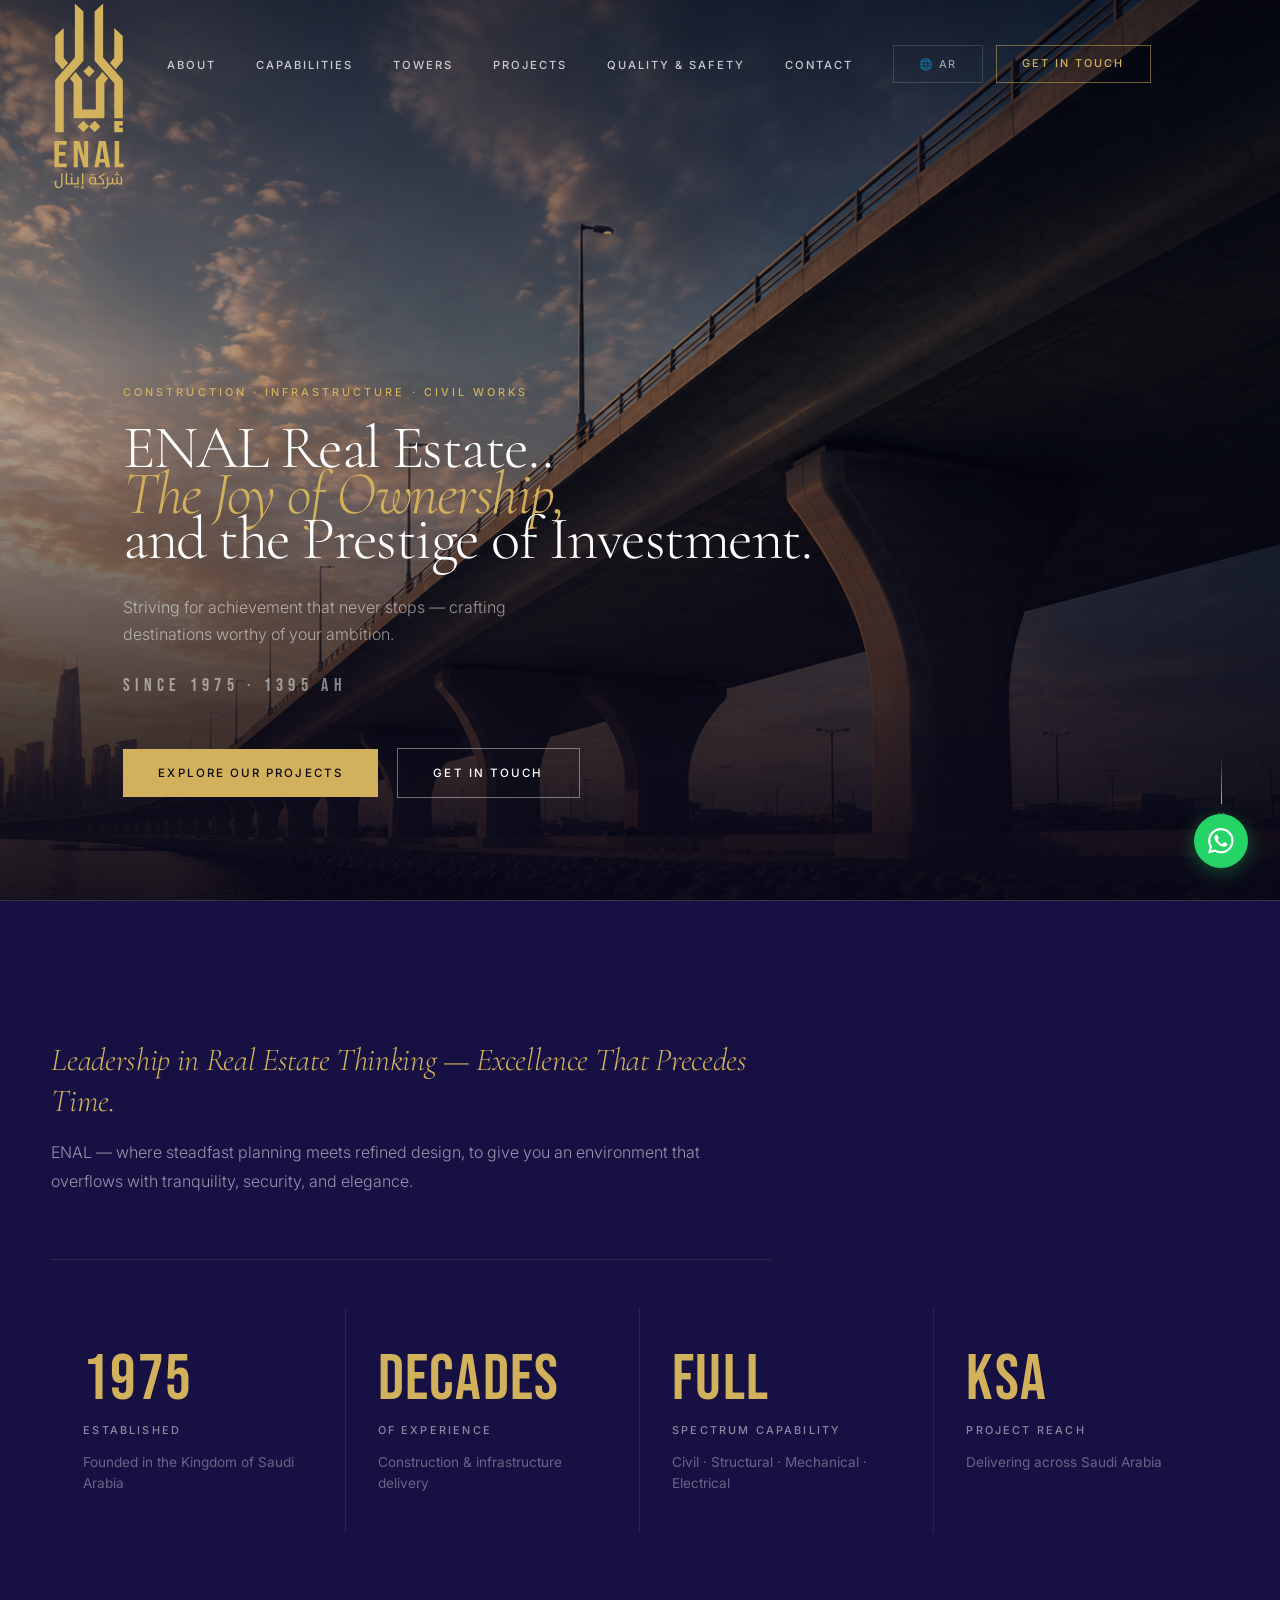
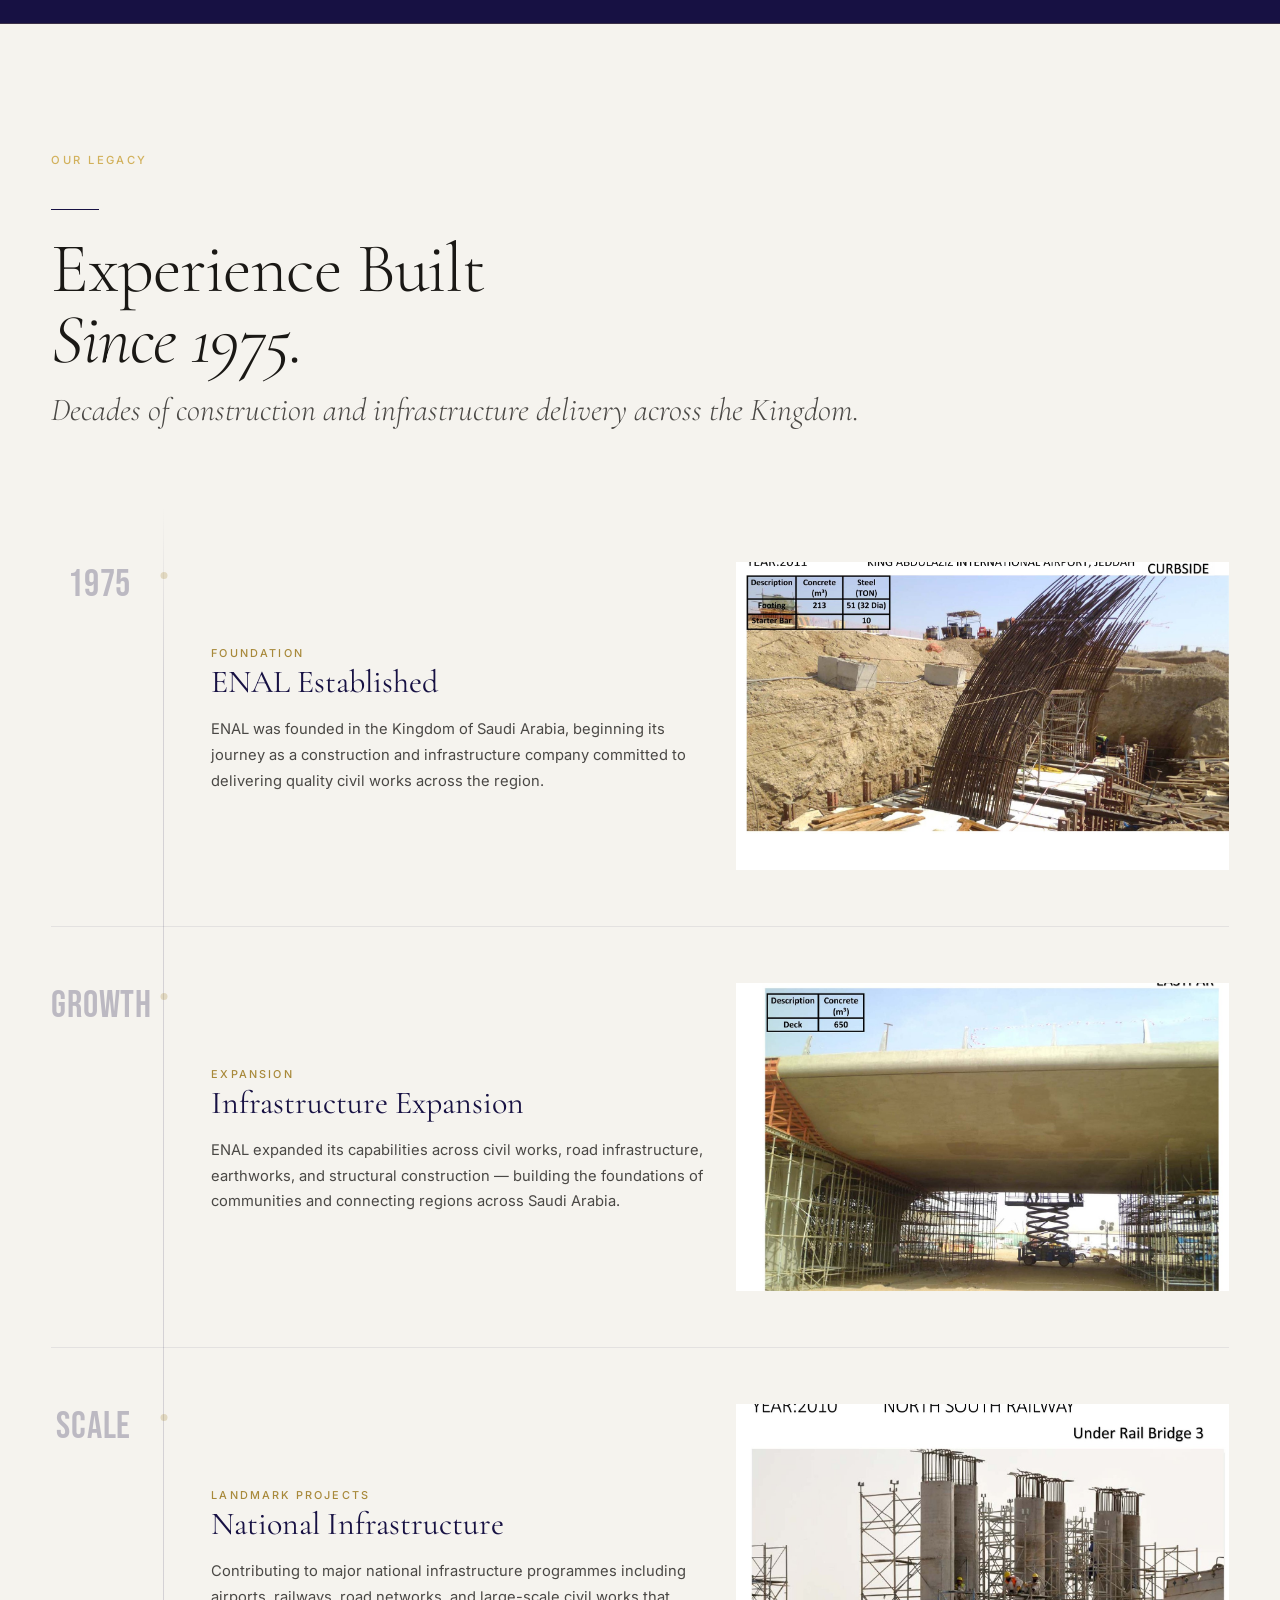
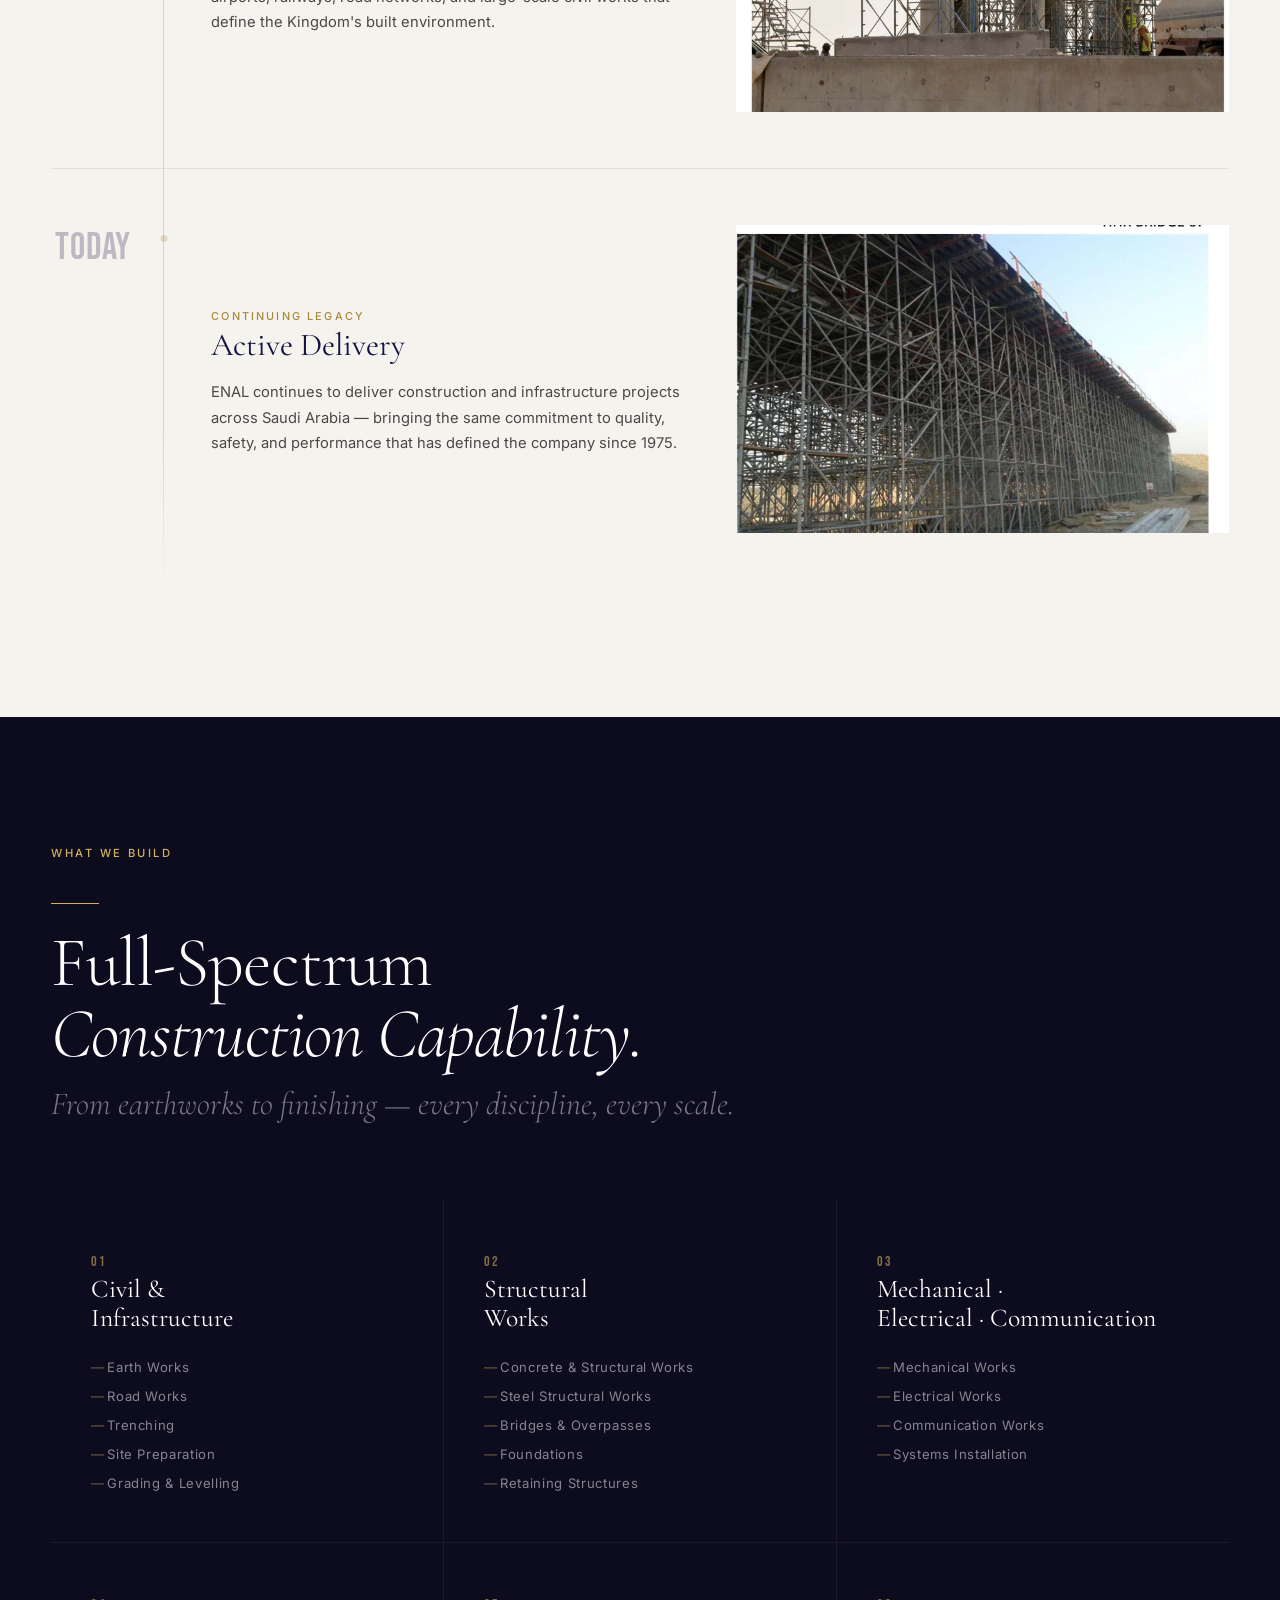
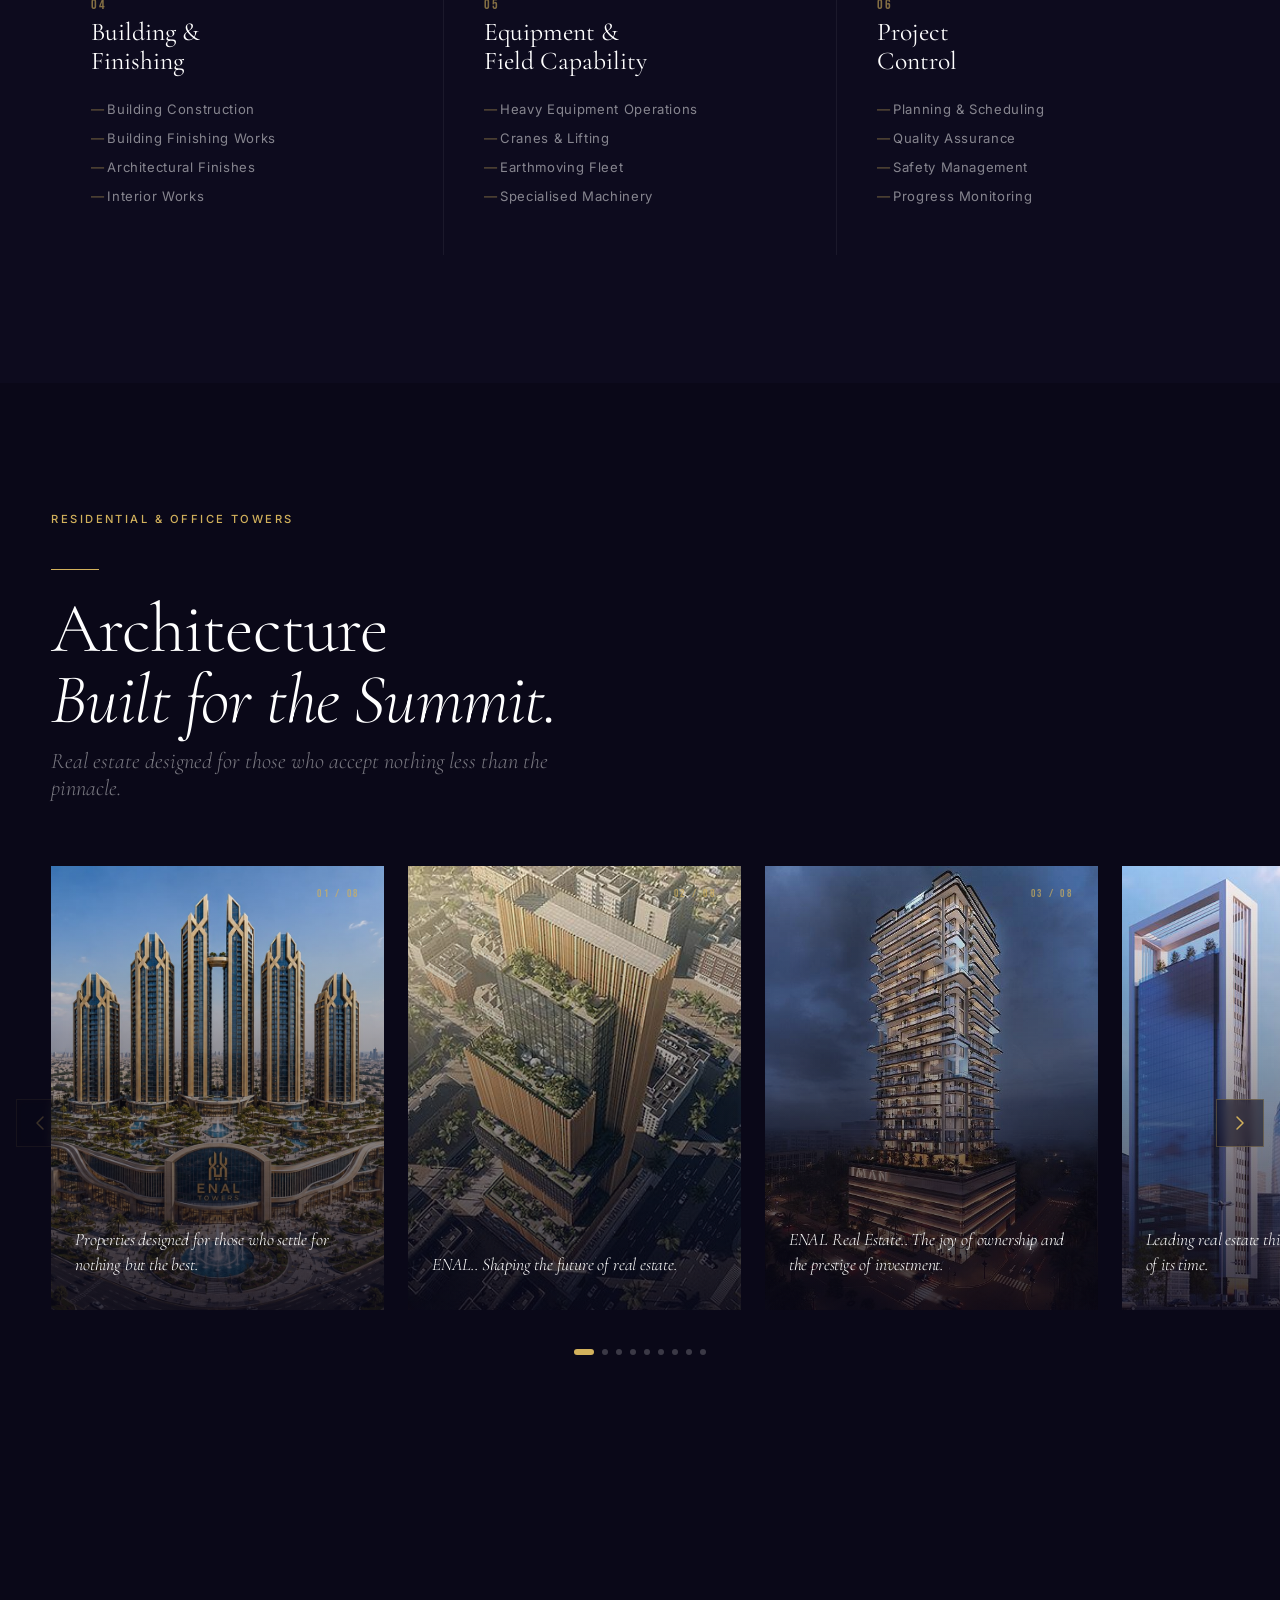
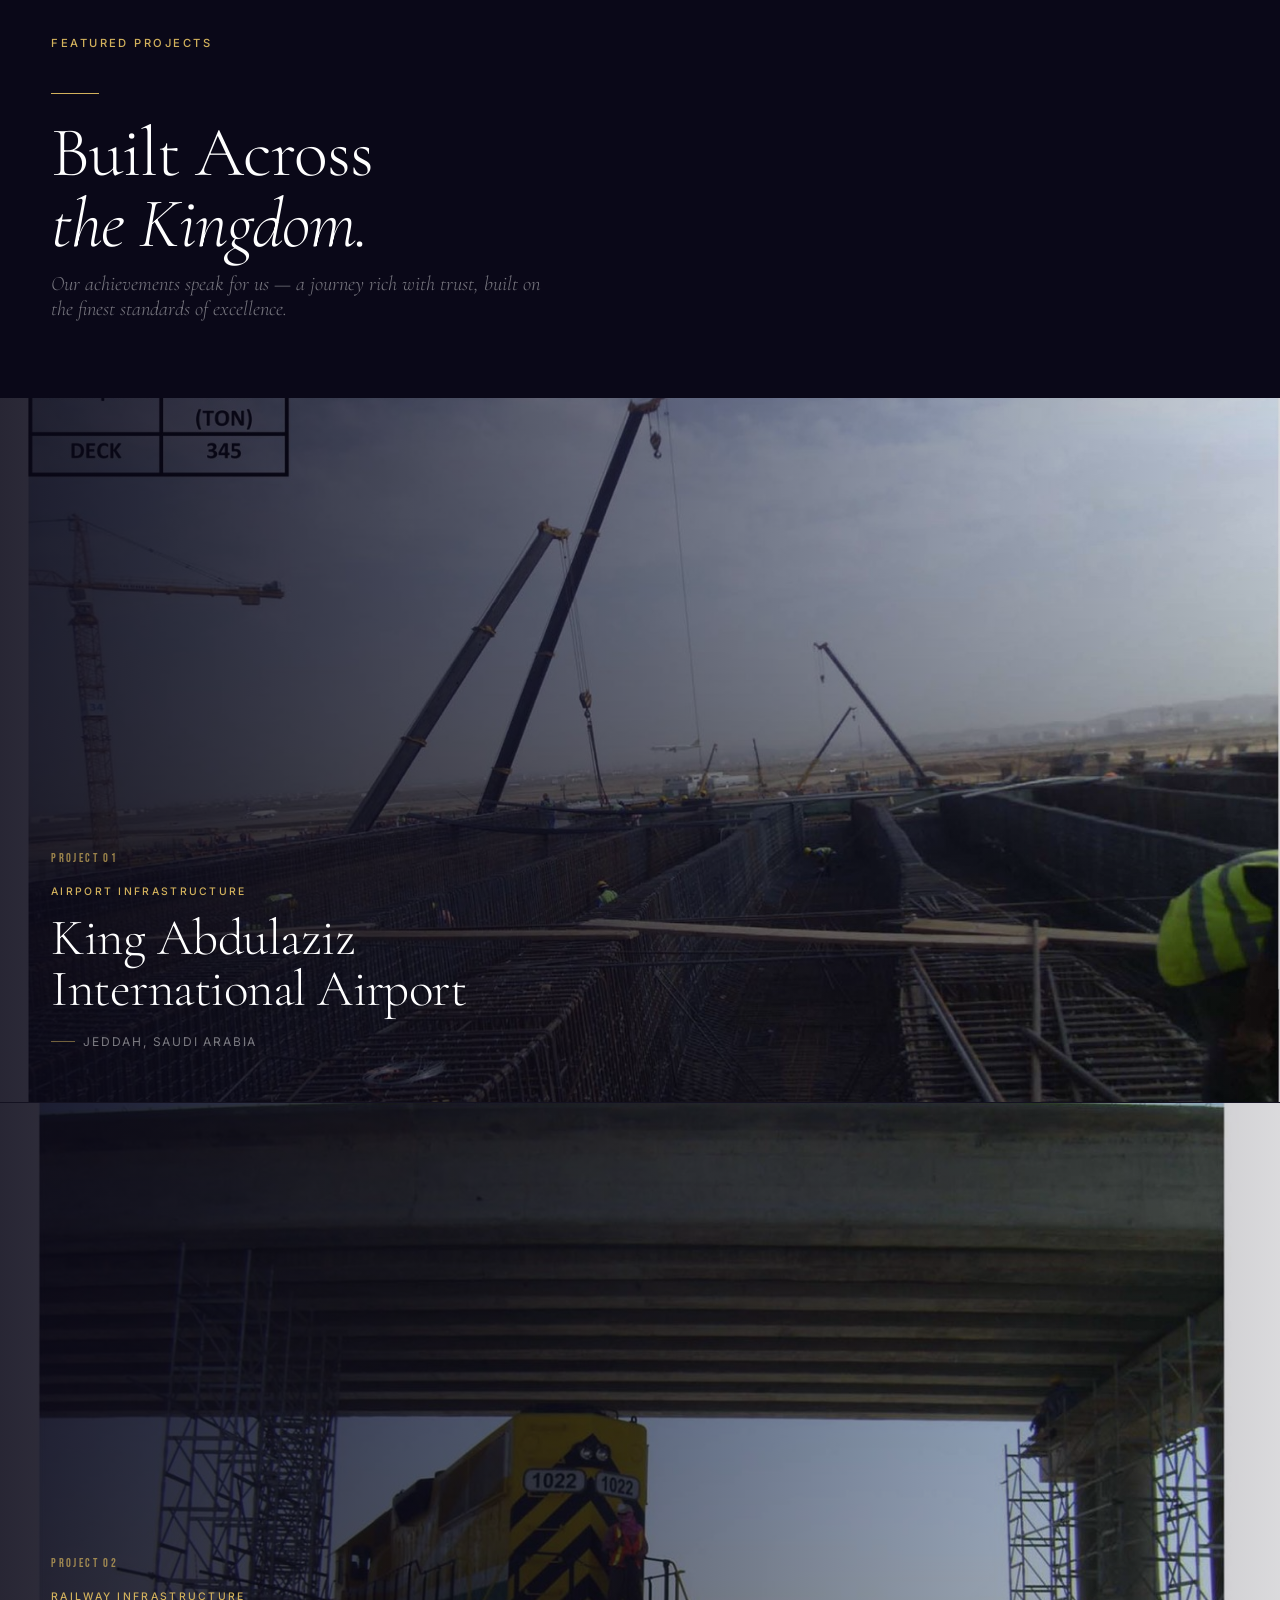
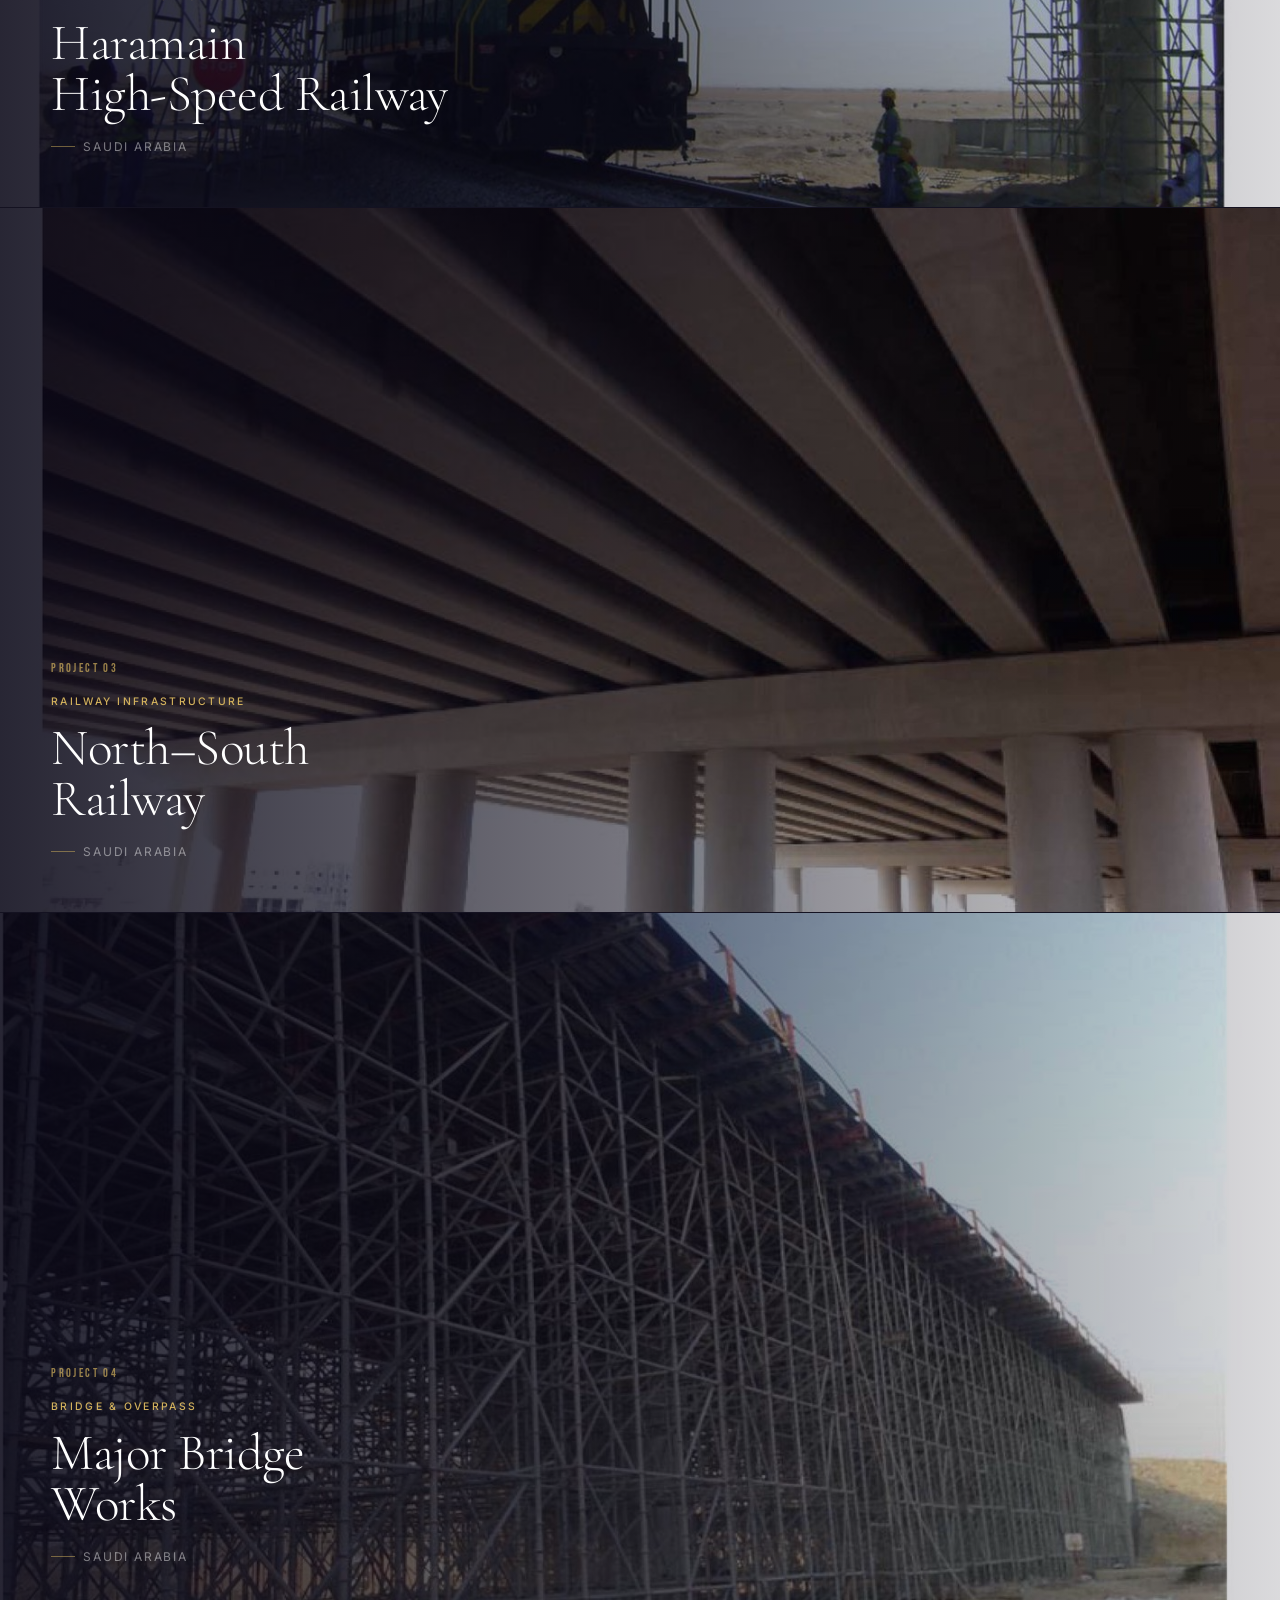
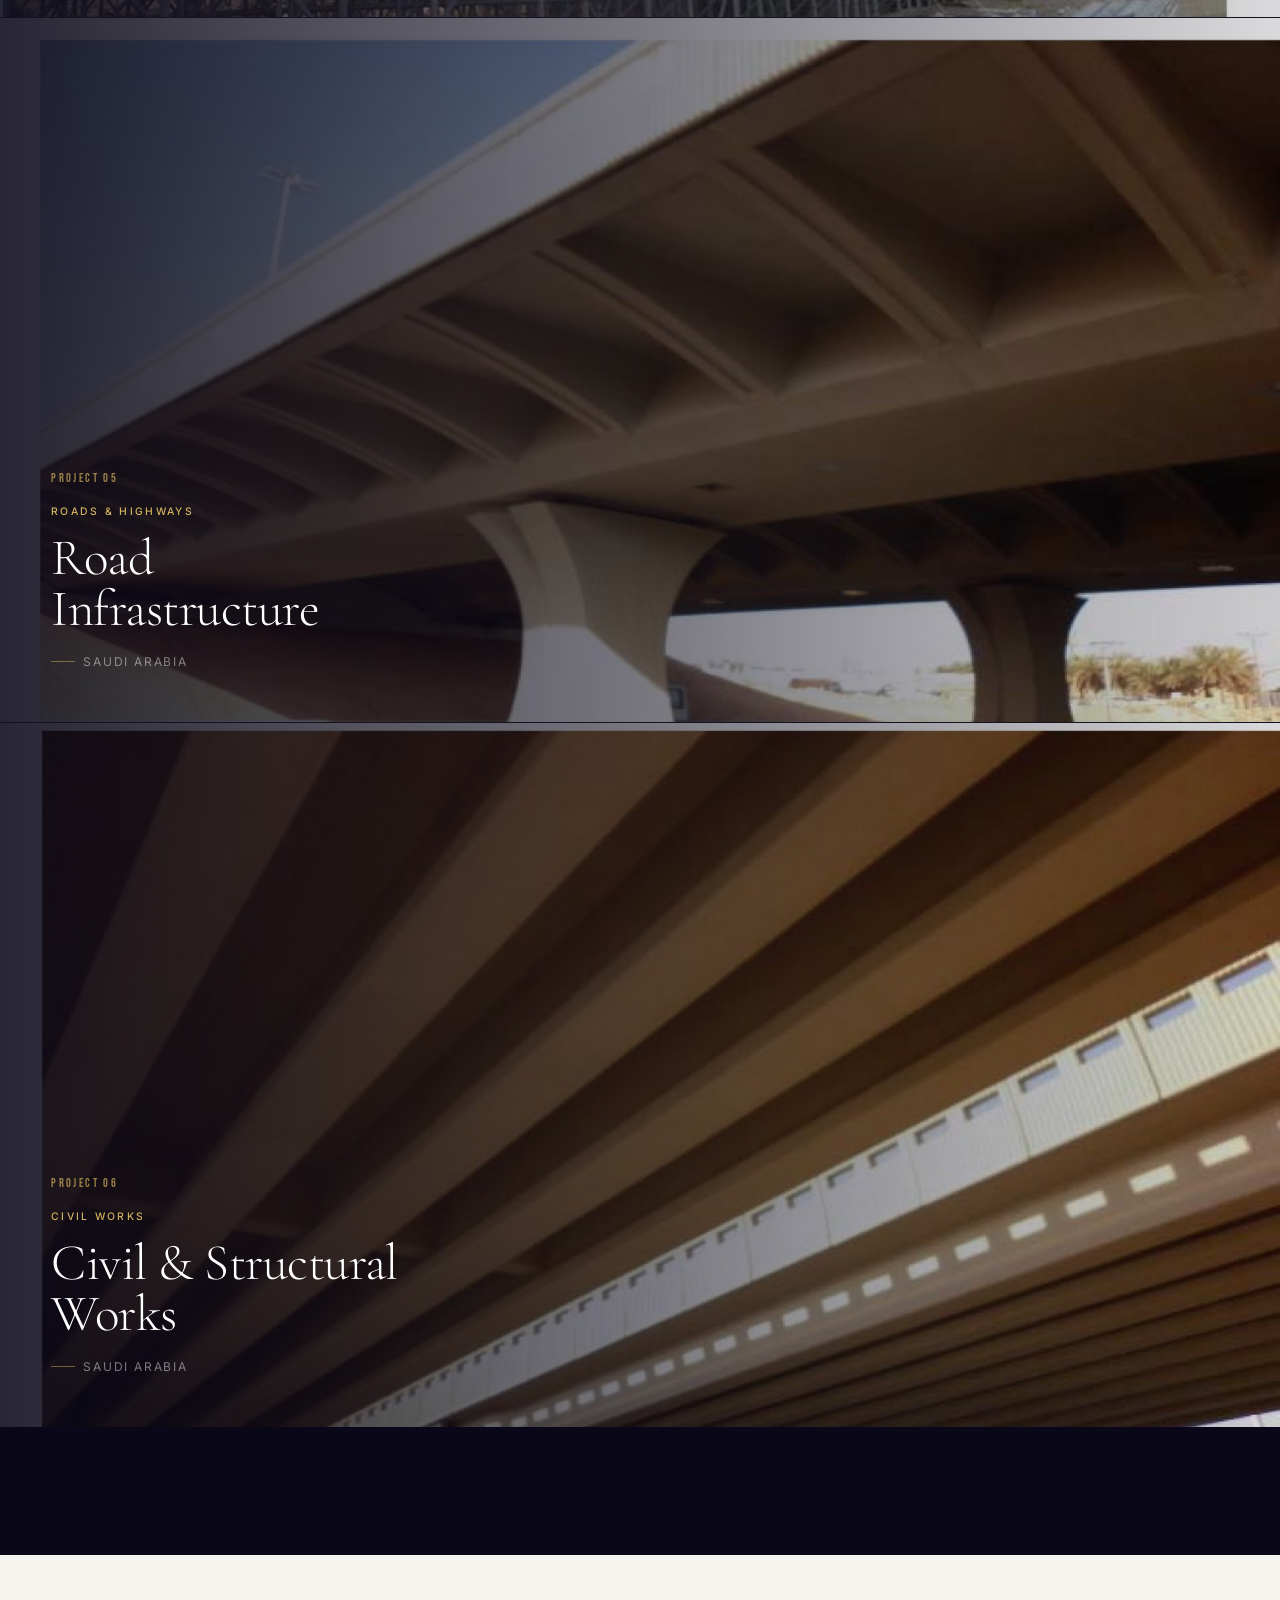
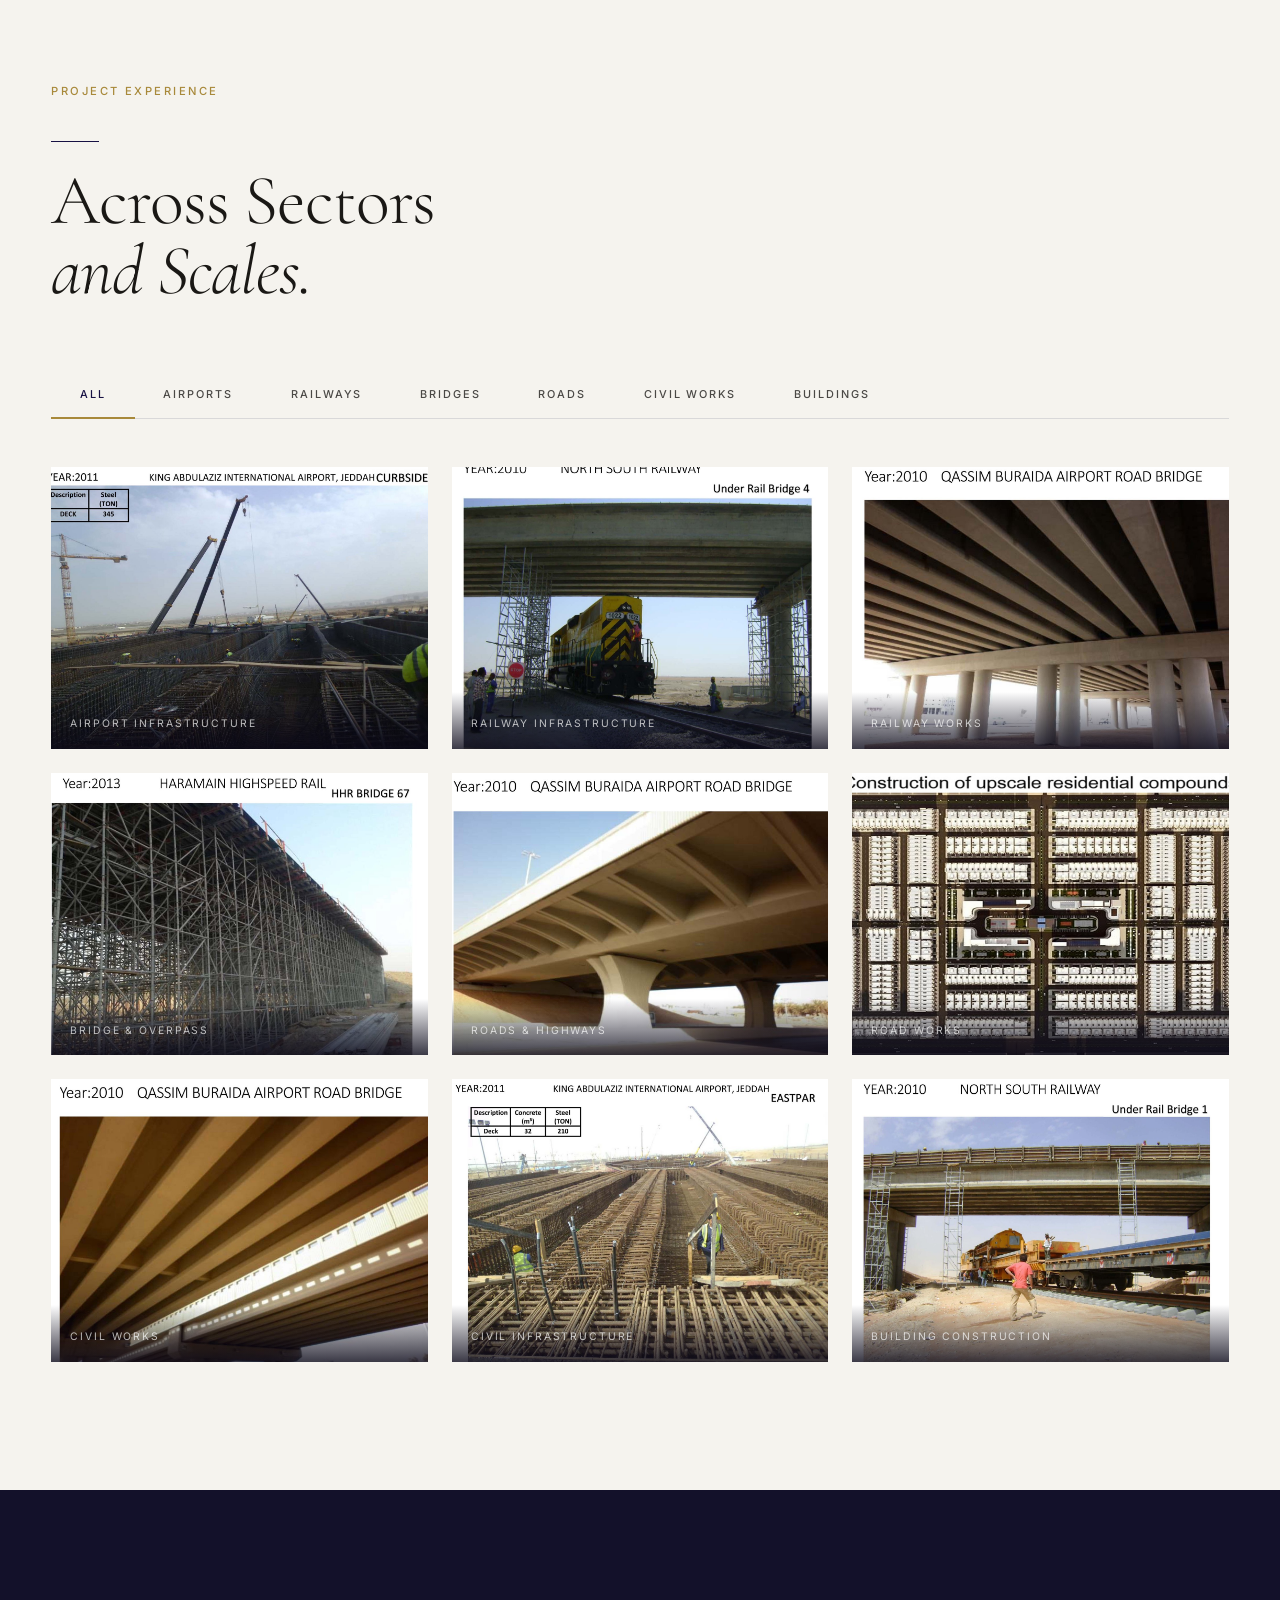
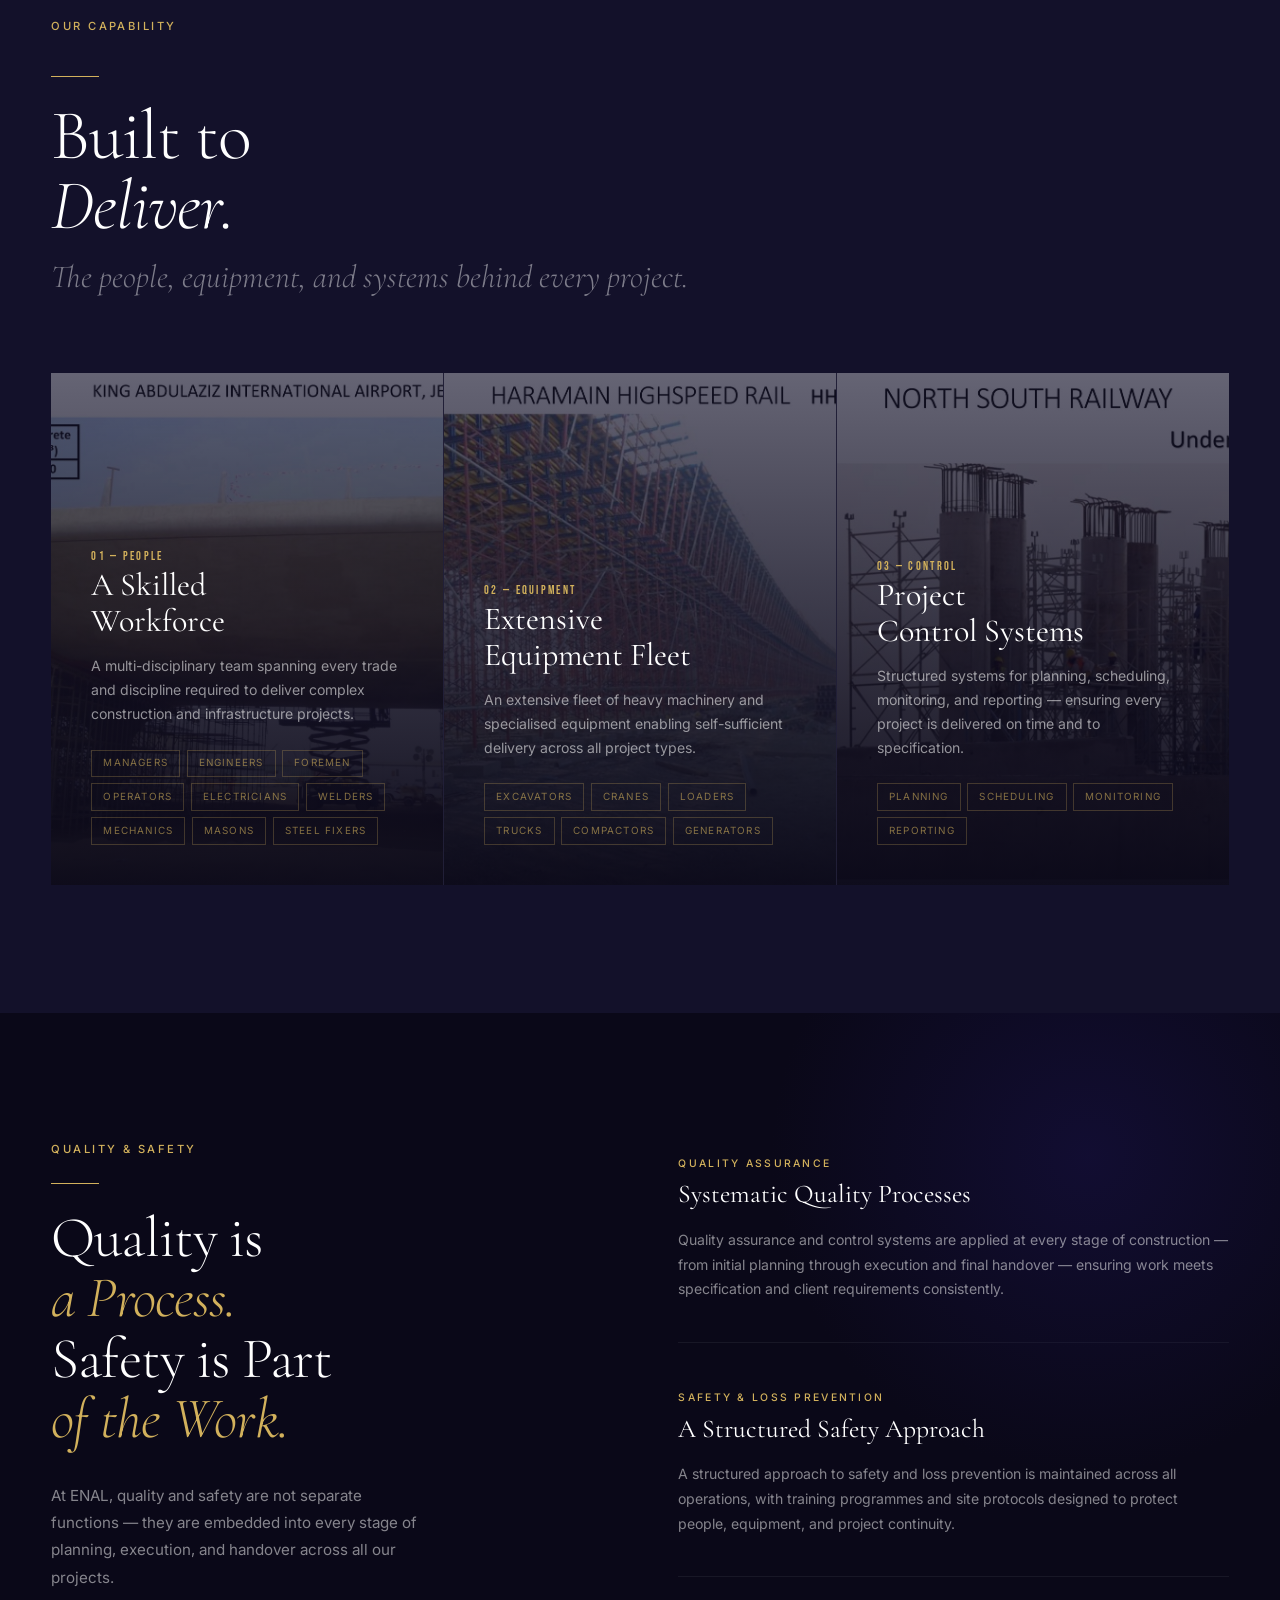
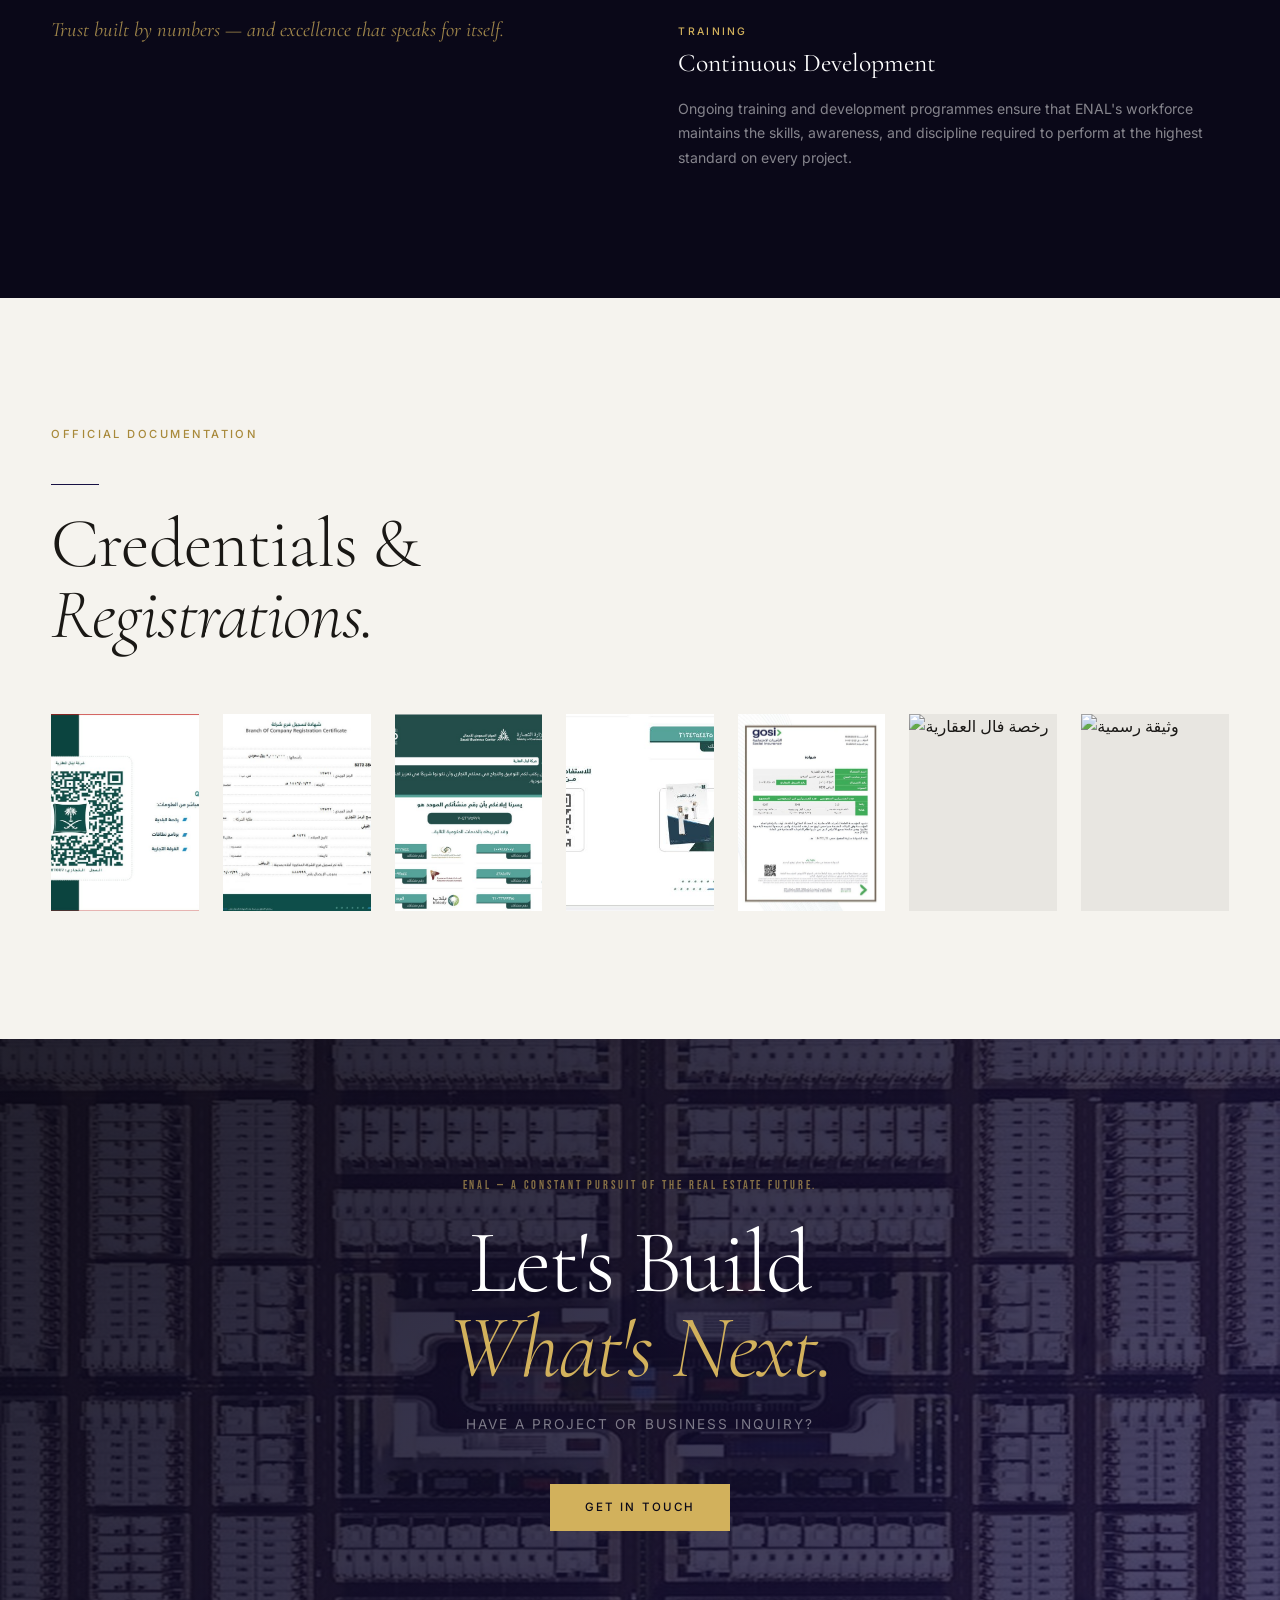
==== commit 2145d89d: "feat: add IMG-20260816-WA0059 to credentials section" ====
--- a/index.html
+++ b/index.html
@@ -989,6 +989,12 @@
         <img src="assets/images/filename_page-0001.jpg" alt="رخصة فال العقارية" loading="lazy" />
         <div class="cred__card-overlay">
           <span class="cred__card-label" data-en="FAL Real Estate License" data-ar="رخصة فال العقارية">FAL Real Estate License</span>
+        </div>
+      </div>
+      <div class="cred__card reveal">
+        <img src="assets/images/IMG-20260816-WA0059.jpg" alt="وثيقة رسمية" loading="lazy" />
+        <div class="cred__card-overlay">
+          <span class="cred__card-label" data-en="Official Document" data-ar="وثيقة رسمية">Official Document</span>
         </div>
       </div>
     </div>
@@ -1202,6 +1208,16 @@
 
 
 <!-- ============================================================
+     CREDENTIALS LIGHTBOX
+     ============================================================ -->
+<div class="lightbox-overlay" id="credLightbox" role="dialog" aria-modal="true" aria-label="Image viewer">
+  <button class="lightbox__close" id="lightboxClose" aria-label="Close">&times;</button>
+  <div class="lightbox__img-wrap">
+    <img src="" alt="" id="lightboxImg" />
+  </div>
+</div>
+
+<!-- ============================================================
      SERVICE INQUIRY MODAL
      ============================================================ -->
 <div class="modal-overlay" id="serviceModal" role="dialog" aria-modal="true" aria-labelledby="modalTitle">
--- a/assets/css/style.css
+++ b/assets/css/style.css
@@ -1273,7 +1273,7 @@
 
 .credentials__track {
   display: grid;
-  grid-template-columns: repeat(6, 1fr);
+  grid-template-columns: repeat(7, 1fr);
   gap: 1.5rem;
 }
 
@@ -2424,3 +2424,71 @@
   letter-spacing: 0;
   font-size: 0.85rem;
 }
+
+/* ============================================================
+   CREDENTIALS LIGHTBOX
+   ============================================================ */
+.lightbox-overlay {
+  display: none;
+  position: fixed;
+  inset: 0;
+  background: rgba(5, 4, 15, 0.95);
+  z-index: 10001;
+  align-items: center;
+  justify-content: center;
+  backdrop-filter: blur(8px);
+  -webkit-backdrop-filter: blur(8px);
+  cursor: zoom-out;
+}
+
+.lightbox-overlay.open {
+  display: flex;
+}
+
+.lightbox__img-wrap {
+  max-width: 90vw;
+  max-height: 90vh;
+  display: flex;
+  align-items: center;
+  justify-content: center;
+  animation: lightboxIn 0.3s cubic-bezier(0.16, 1, 0.3, 1) forwards;
+}
+
+.lightbox__img-wrap img {
+  max-width: 90vw;
+  max-height: 90vh;
+  object-fit: contain;
+  display: block;
+  box-shadow: 0 20px 80px rgba(0,0,0,0.8);
+}
+
+.lightbox__close {
+  position: fixed;
+  top: 1.5rem;
+  inset-inline-end: 1.5rem;
+  width: 3rem;
+  height: 3rem;
+  background: rgba(210,177,92,0.15);
+  border: 1px solid rgba(210,177,92,0.3);
+  color: var(--gold);
+  font-size: 1.5rem;
+  line-height: 1;
+  display: flex;
+  align-items: center;
+  justify-content: center;
+  cursor: pointer;
+  transition: all 0.2s;
+  z-index: 10002;
+}
+
+.lightbox__close:hover {
+  background: var(--gold);
+  color: var(--navy-deeper);
+}
+
+.cred__card { cursor: zoom-in; }
+
+@keyframes lightboxIn {
+  from { opacity: 0; transform: scale(0.92); }
+  to   { opacity: 1; transform: scale(1); }
+}
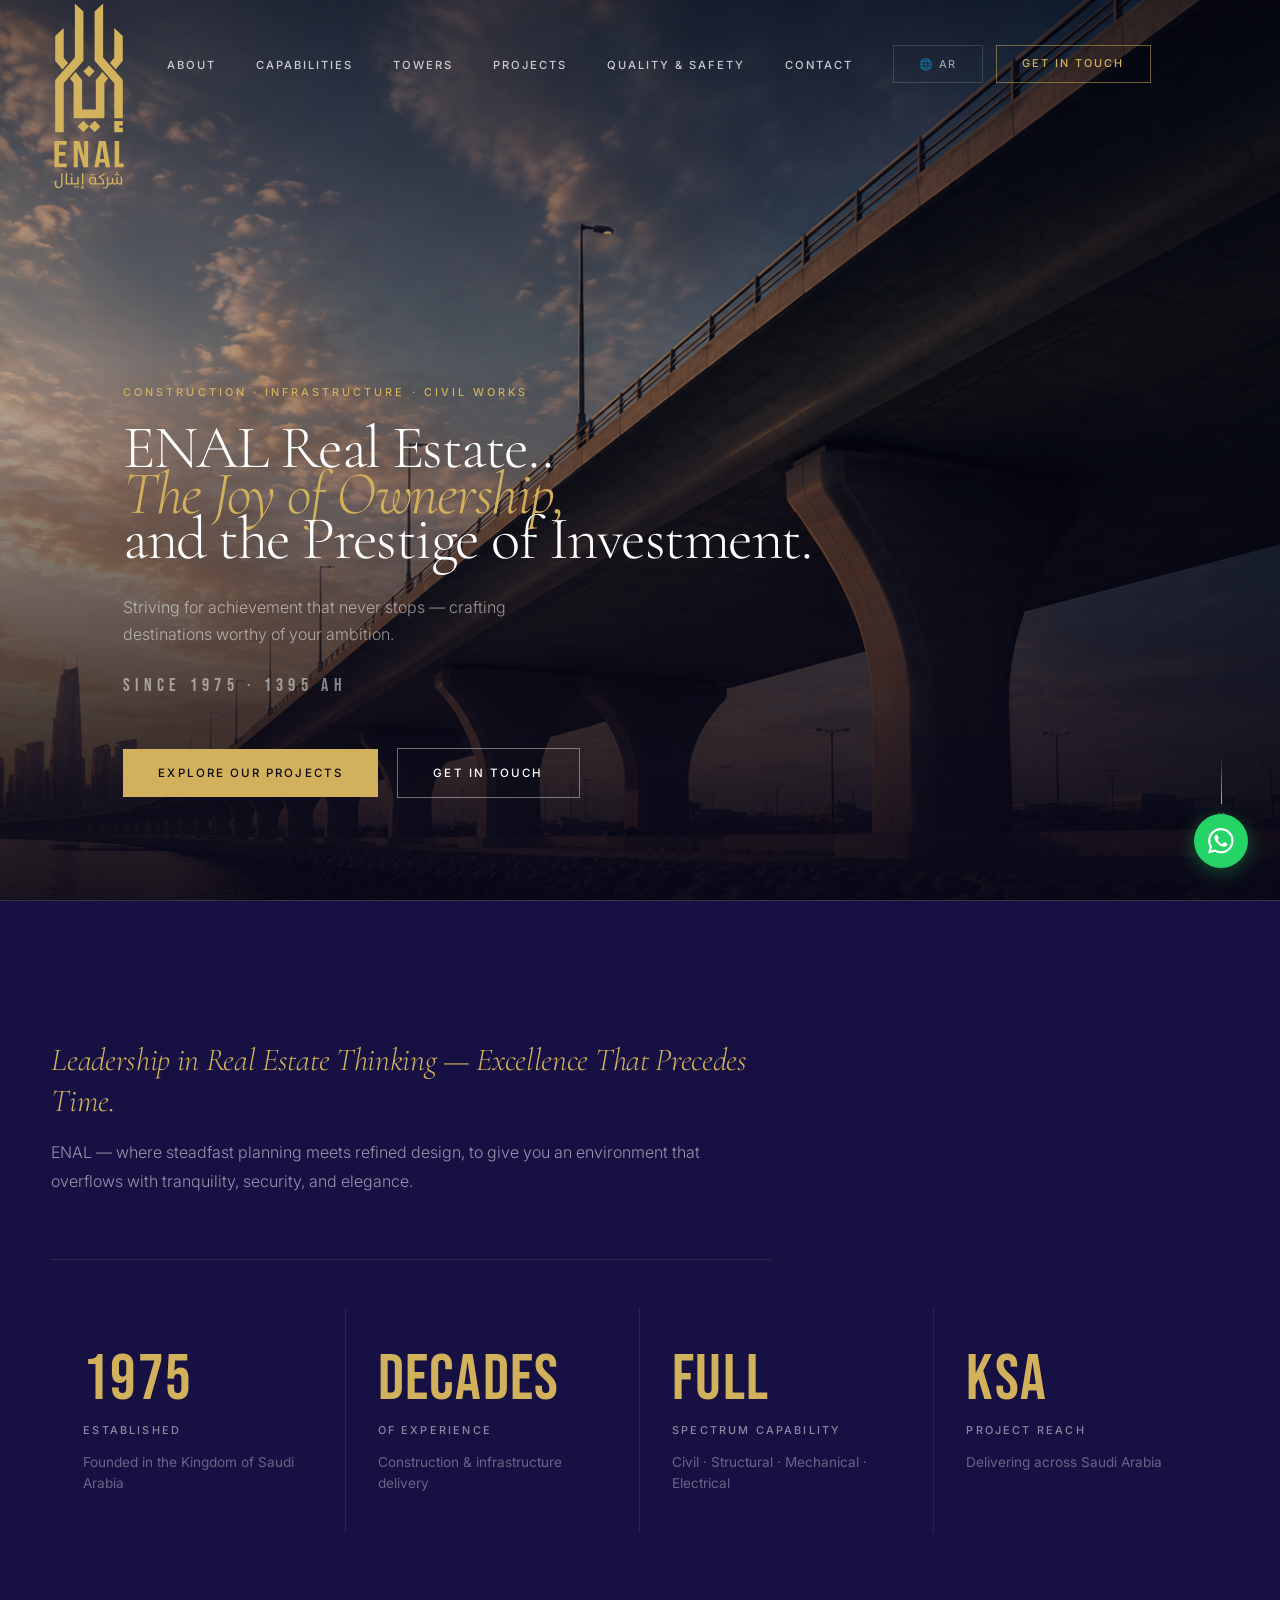
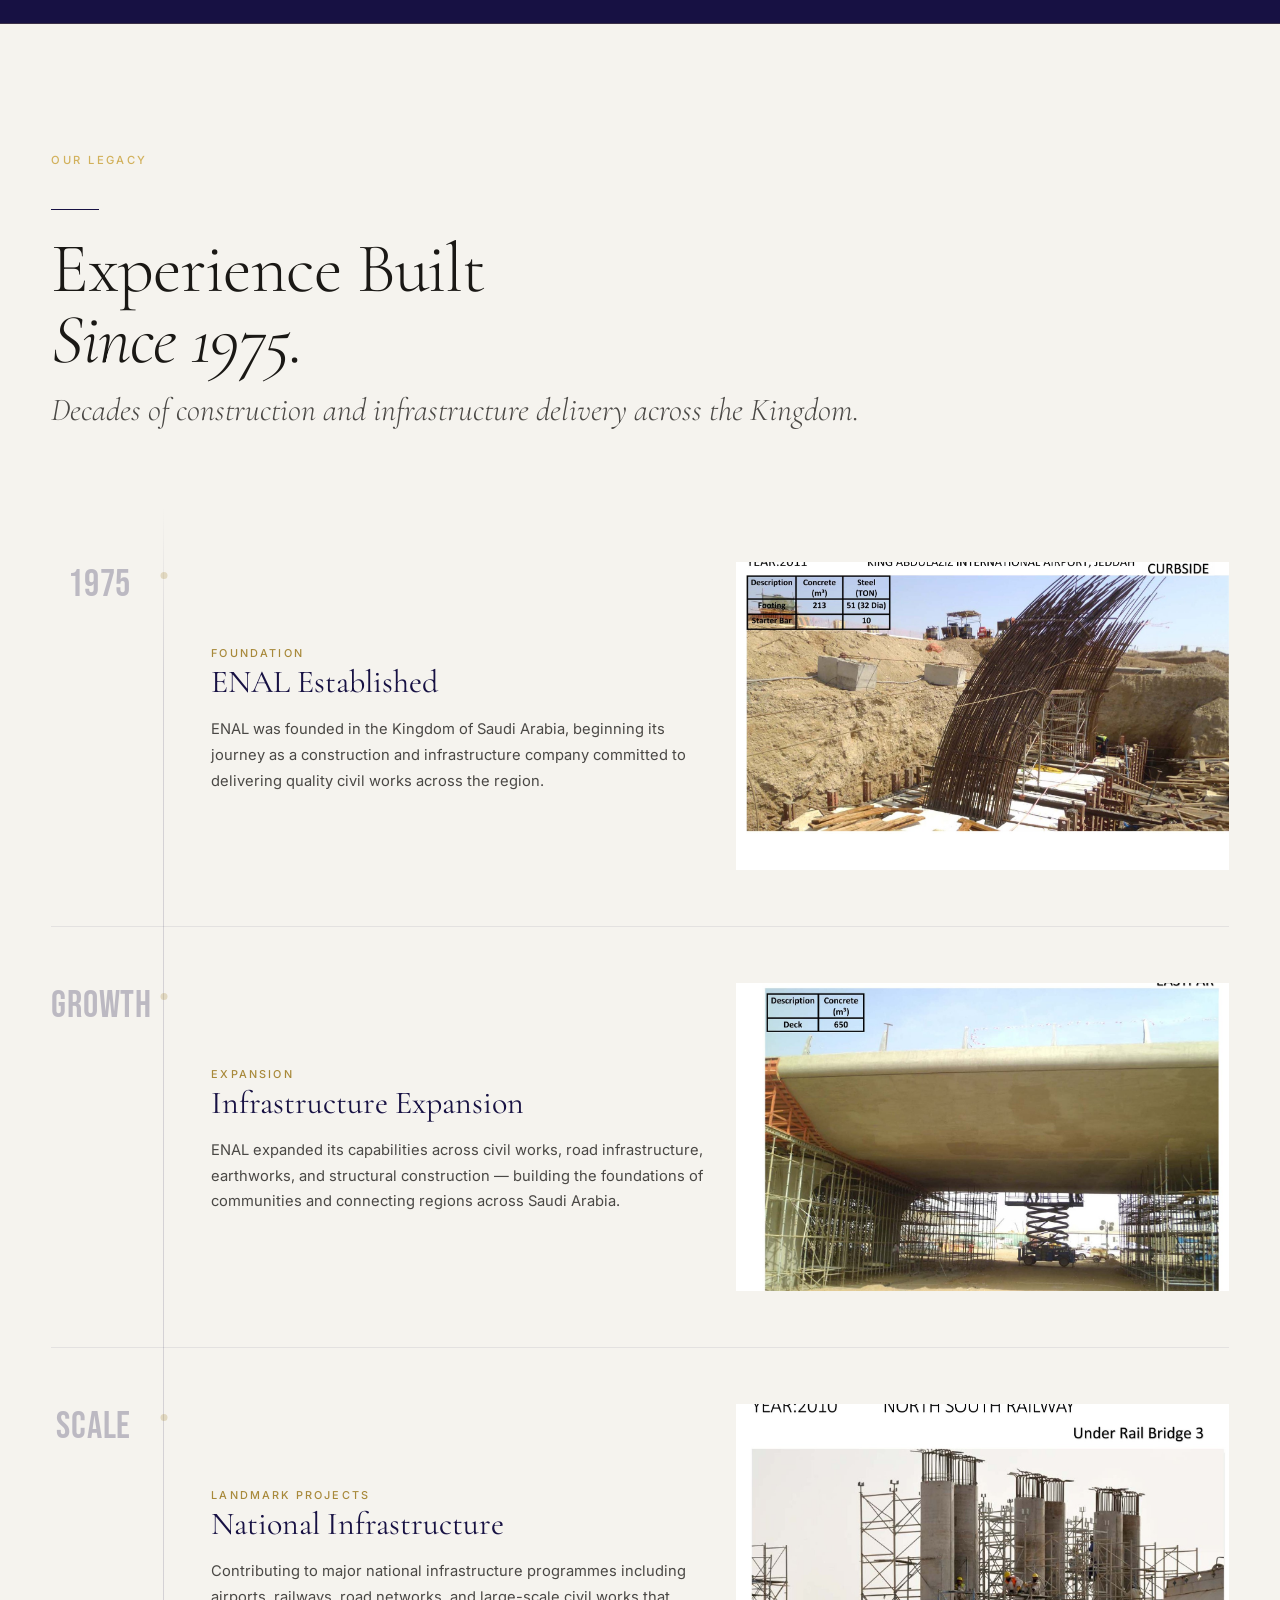
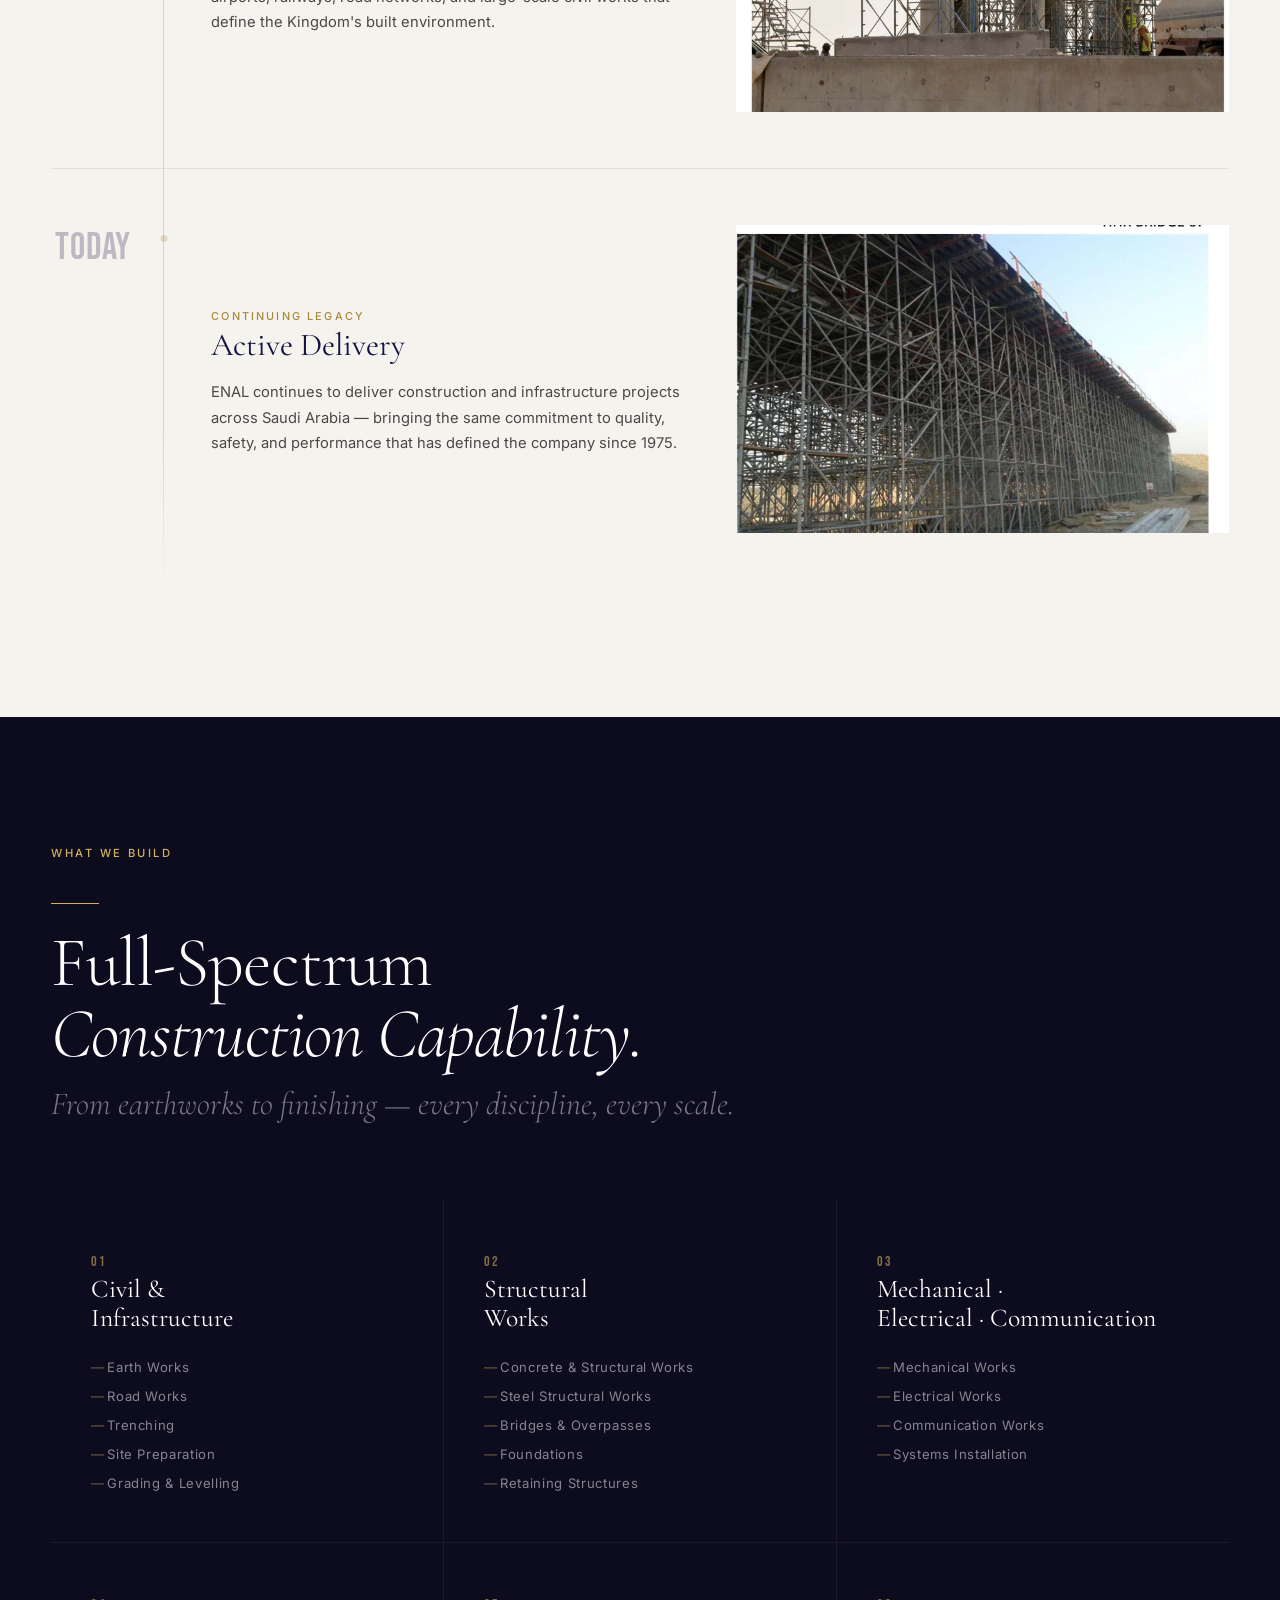
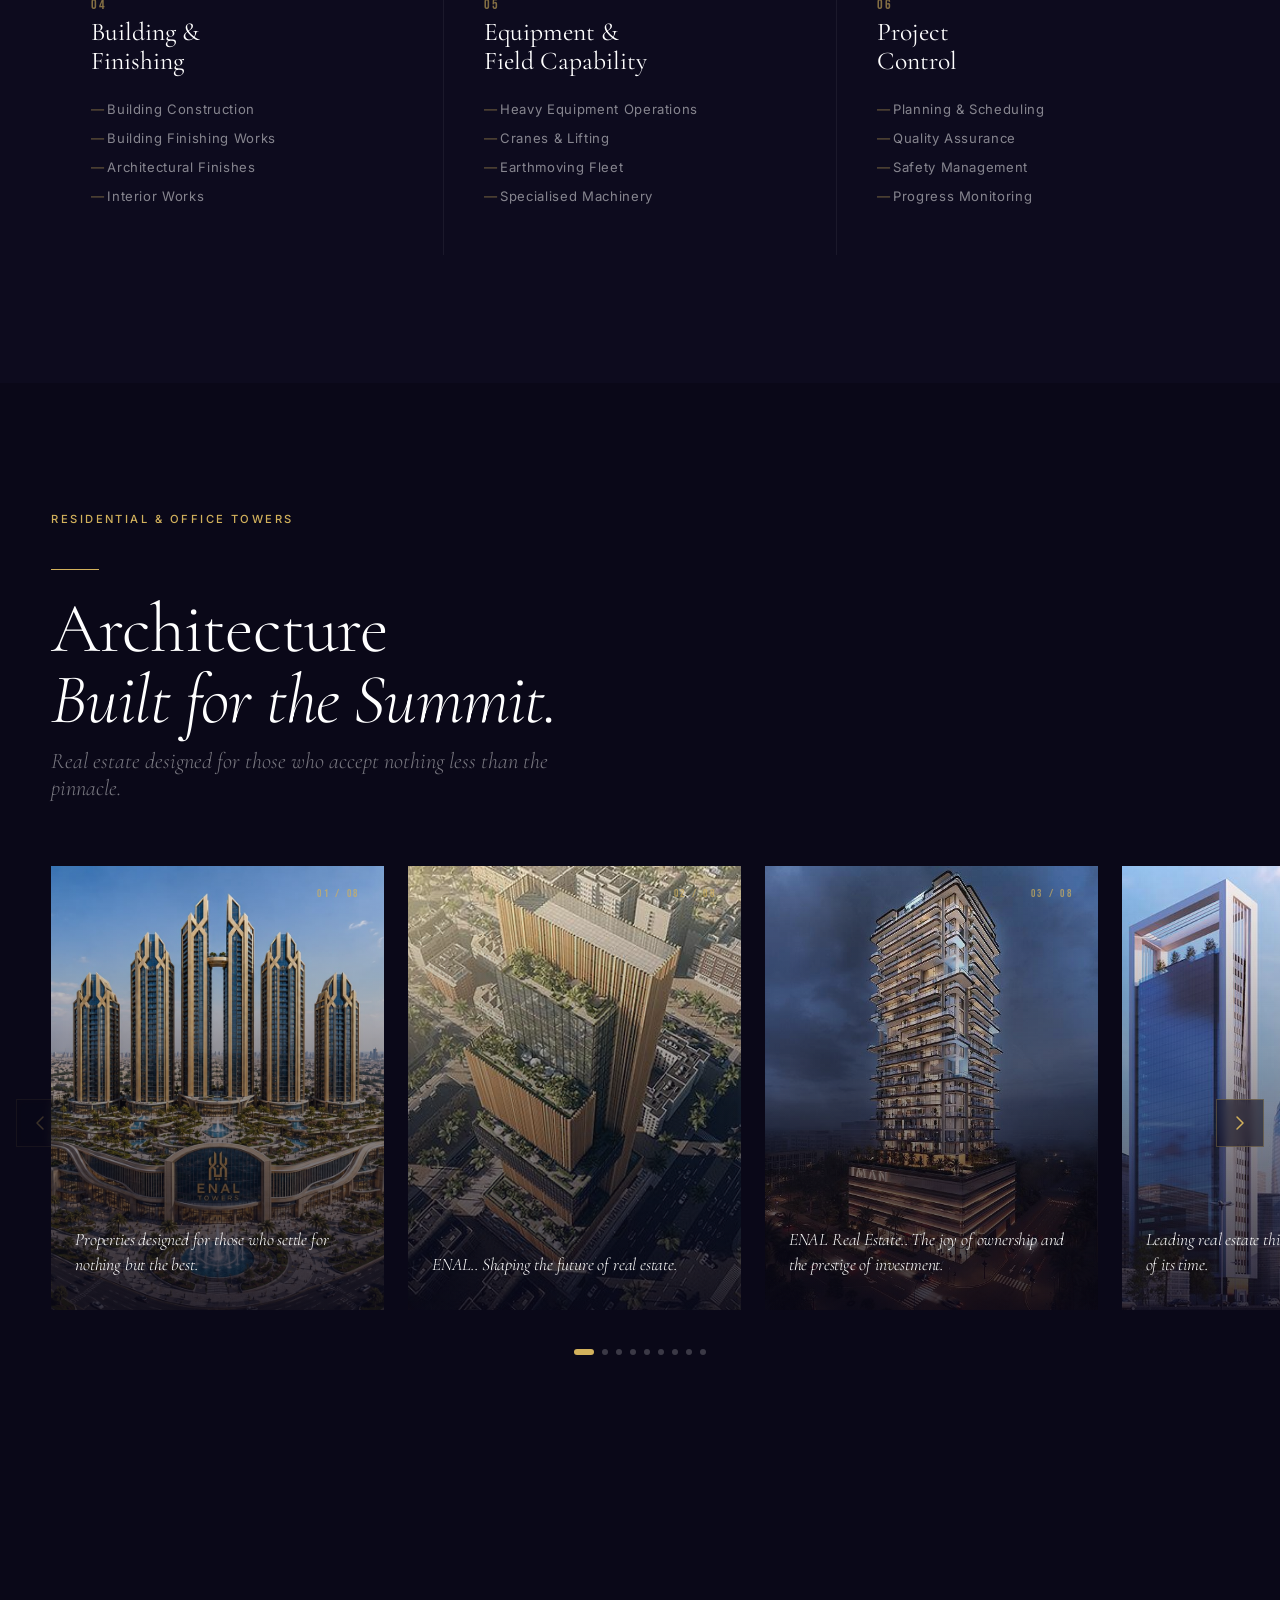
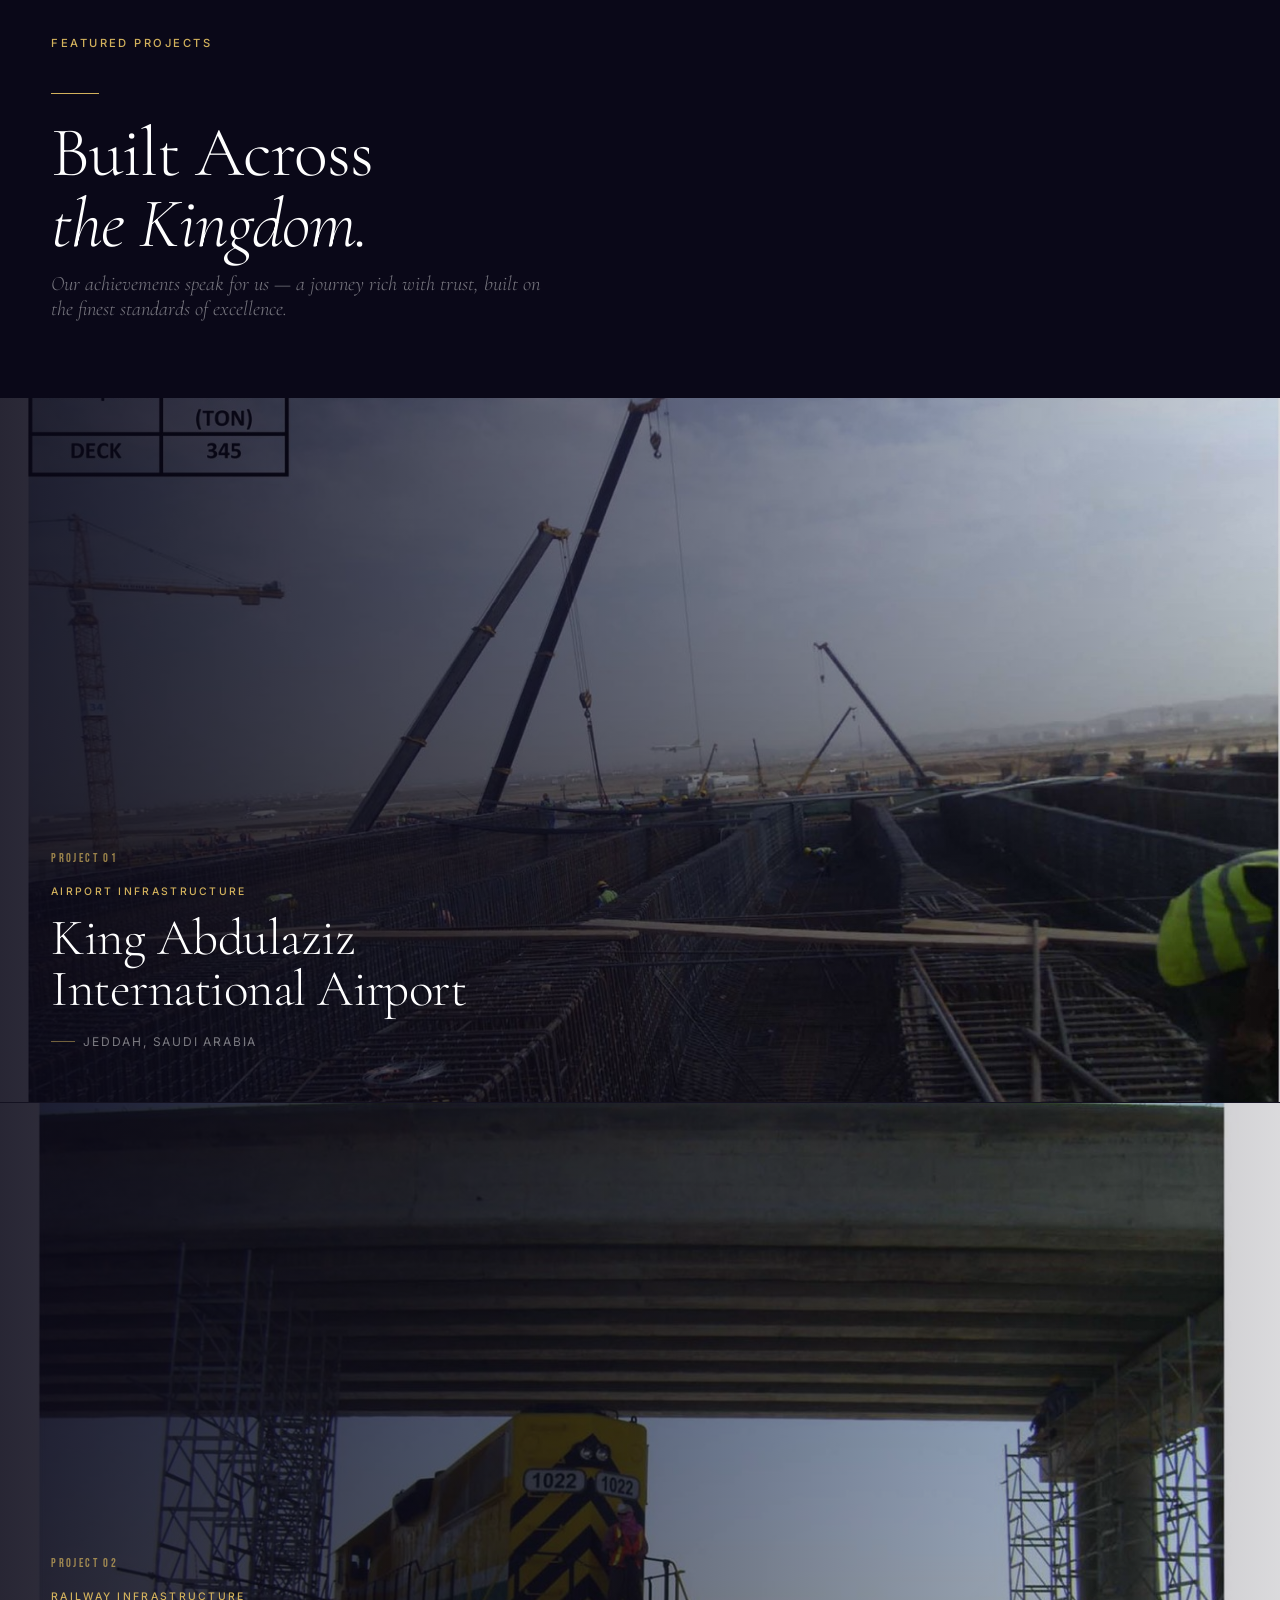
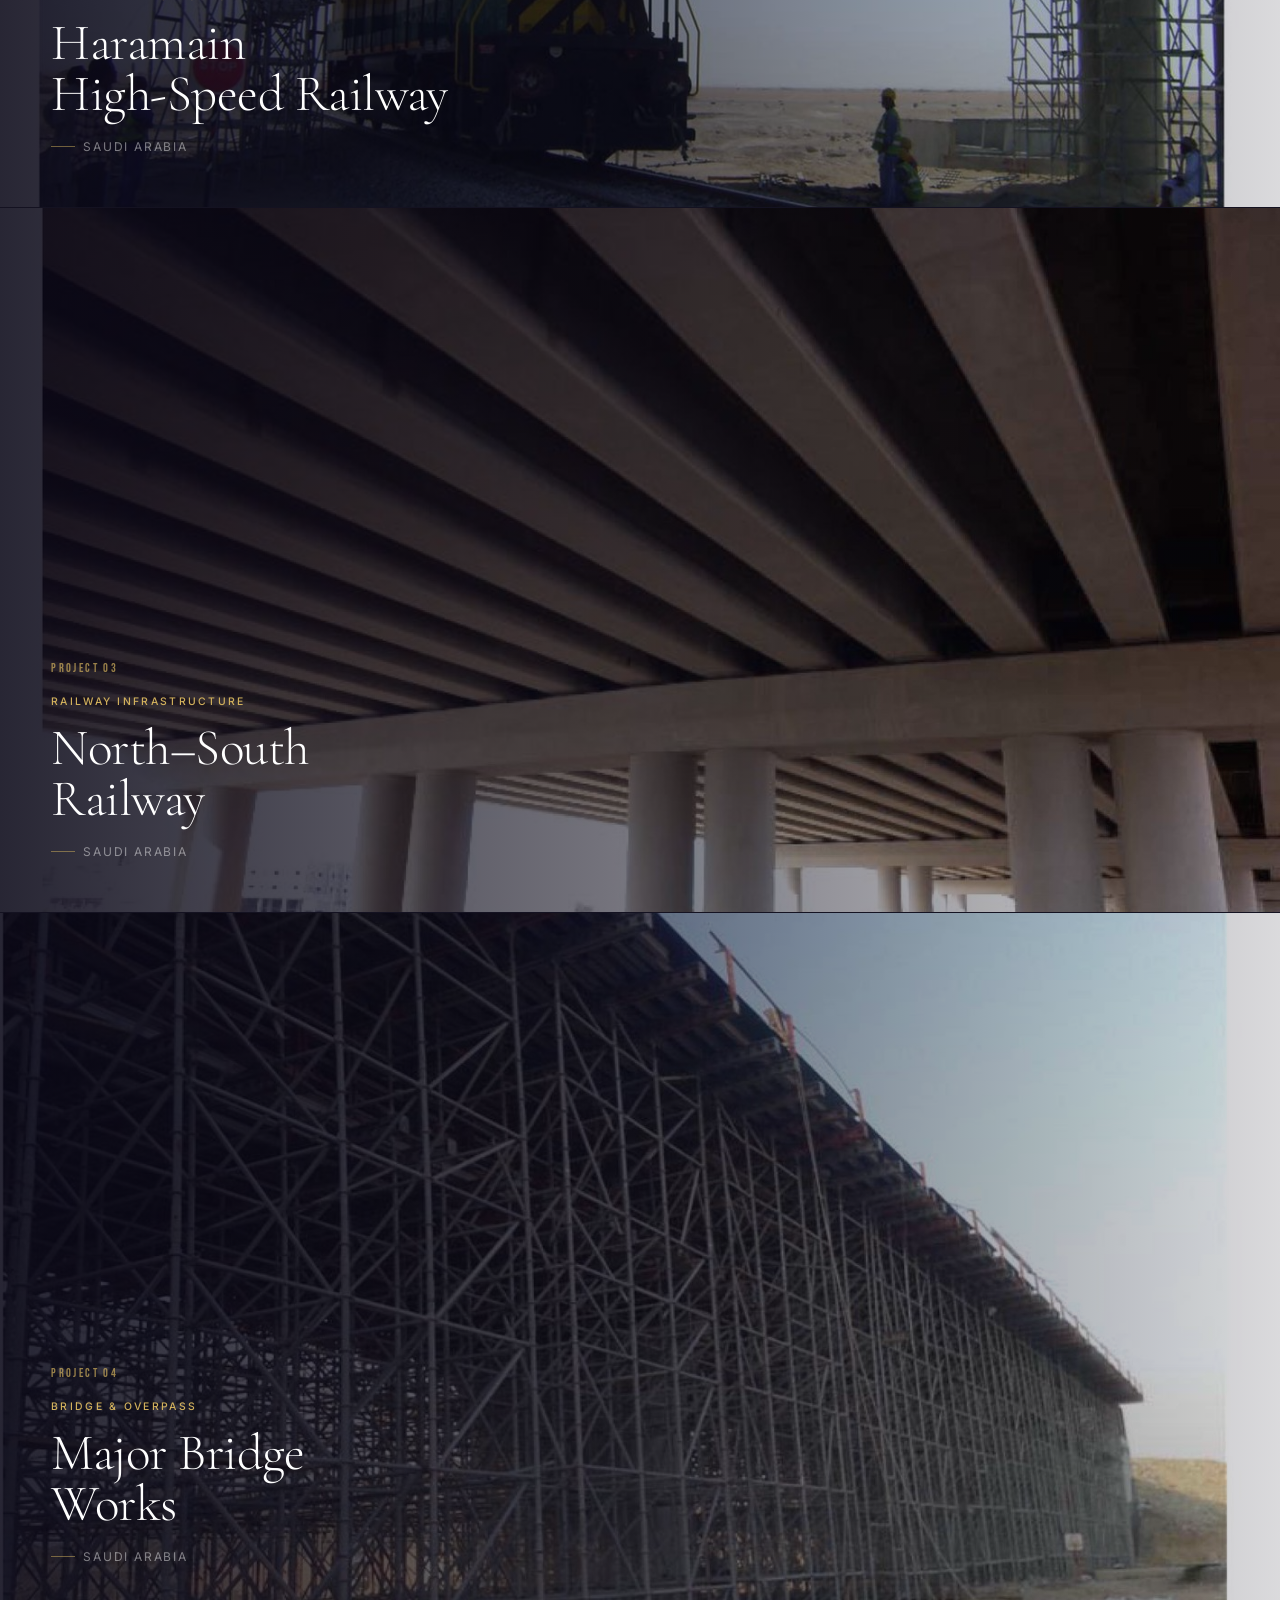
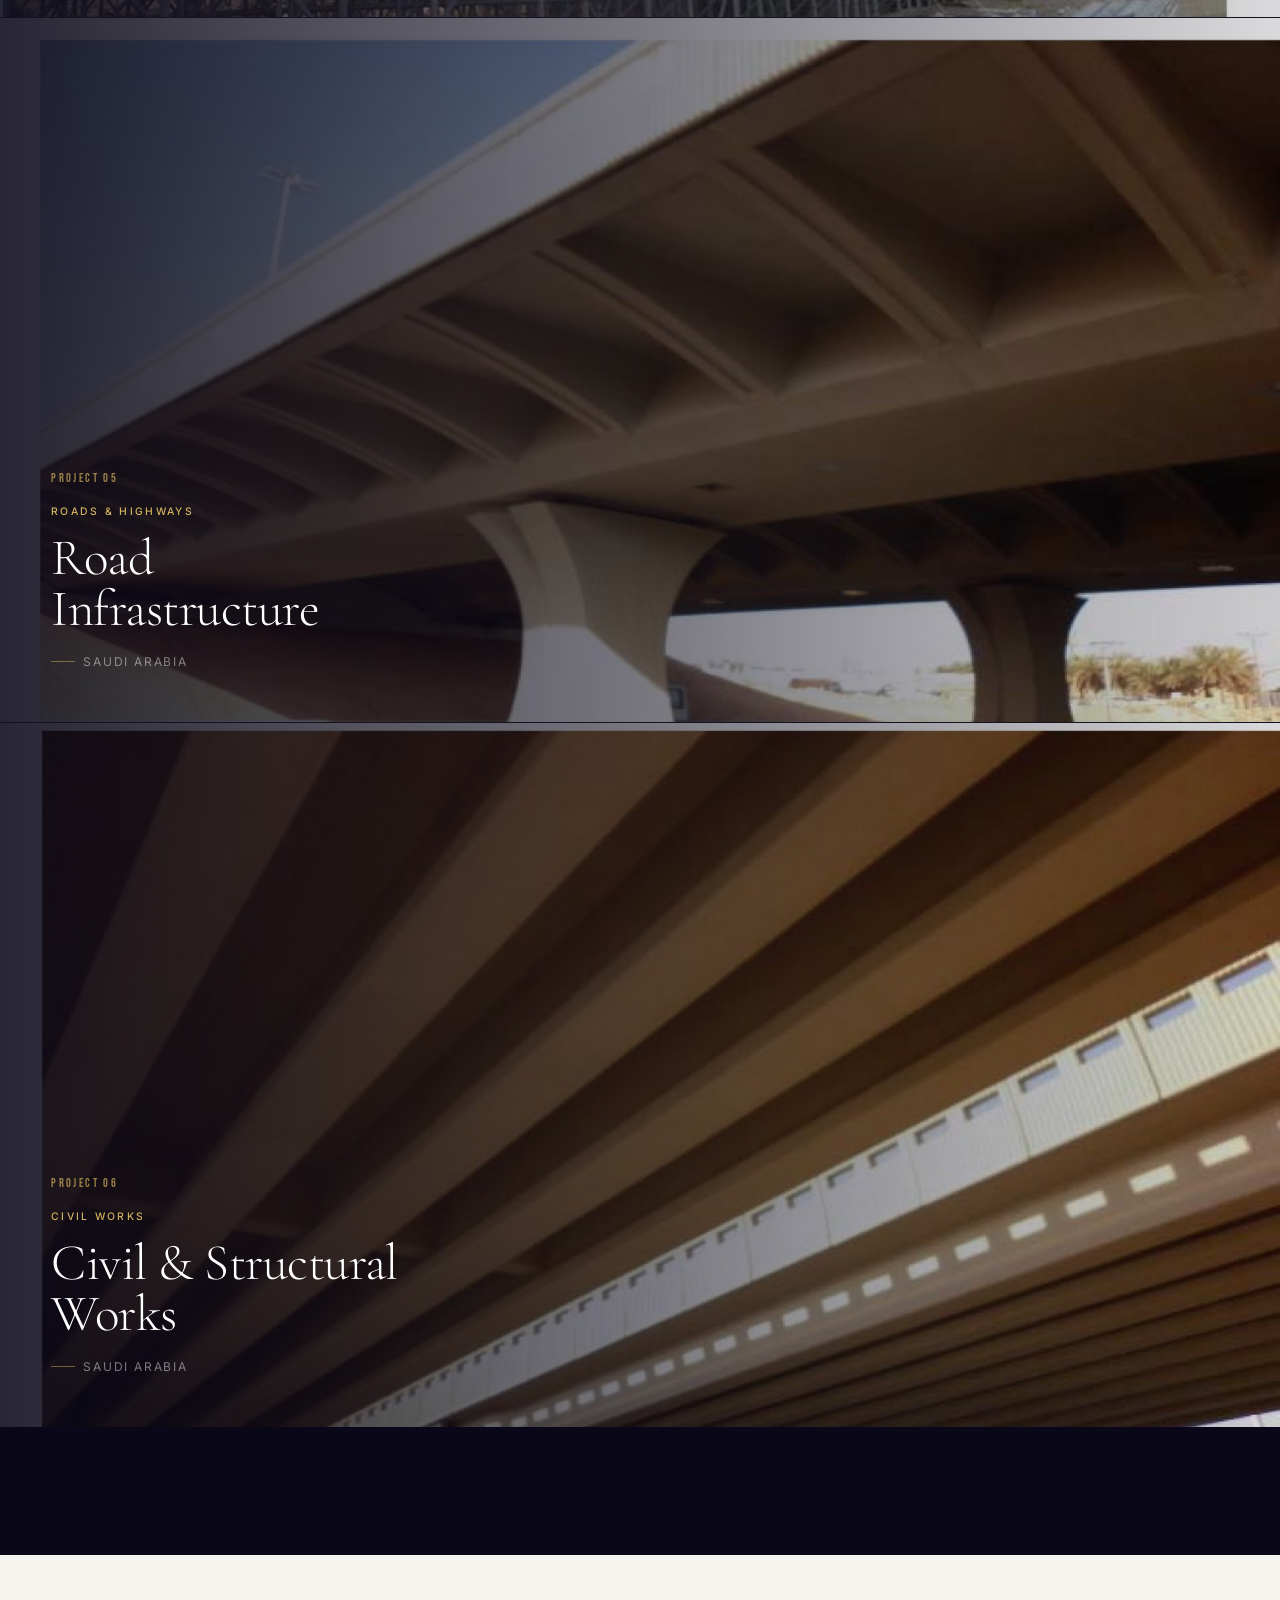
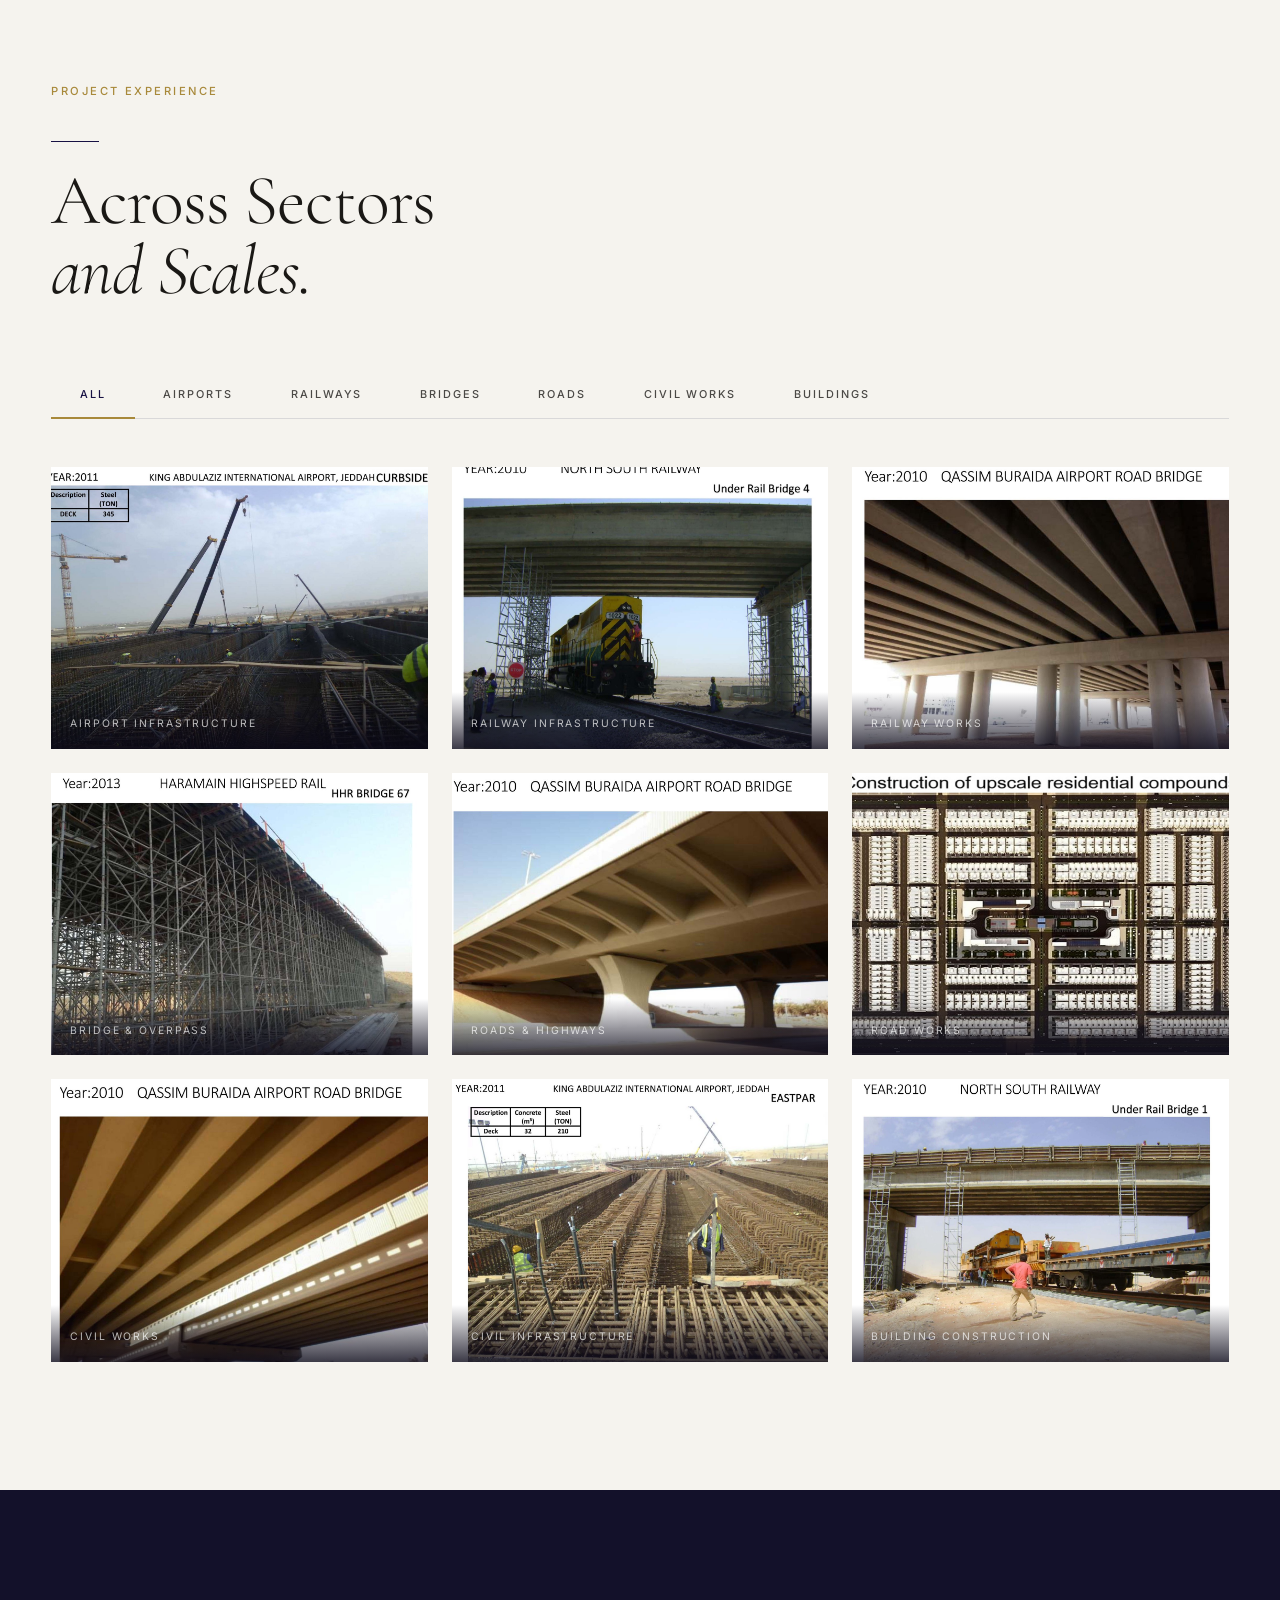
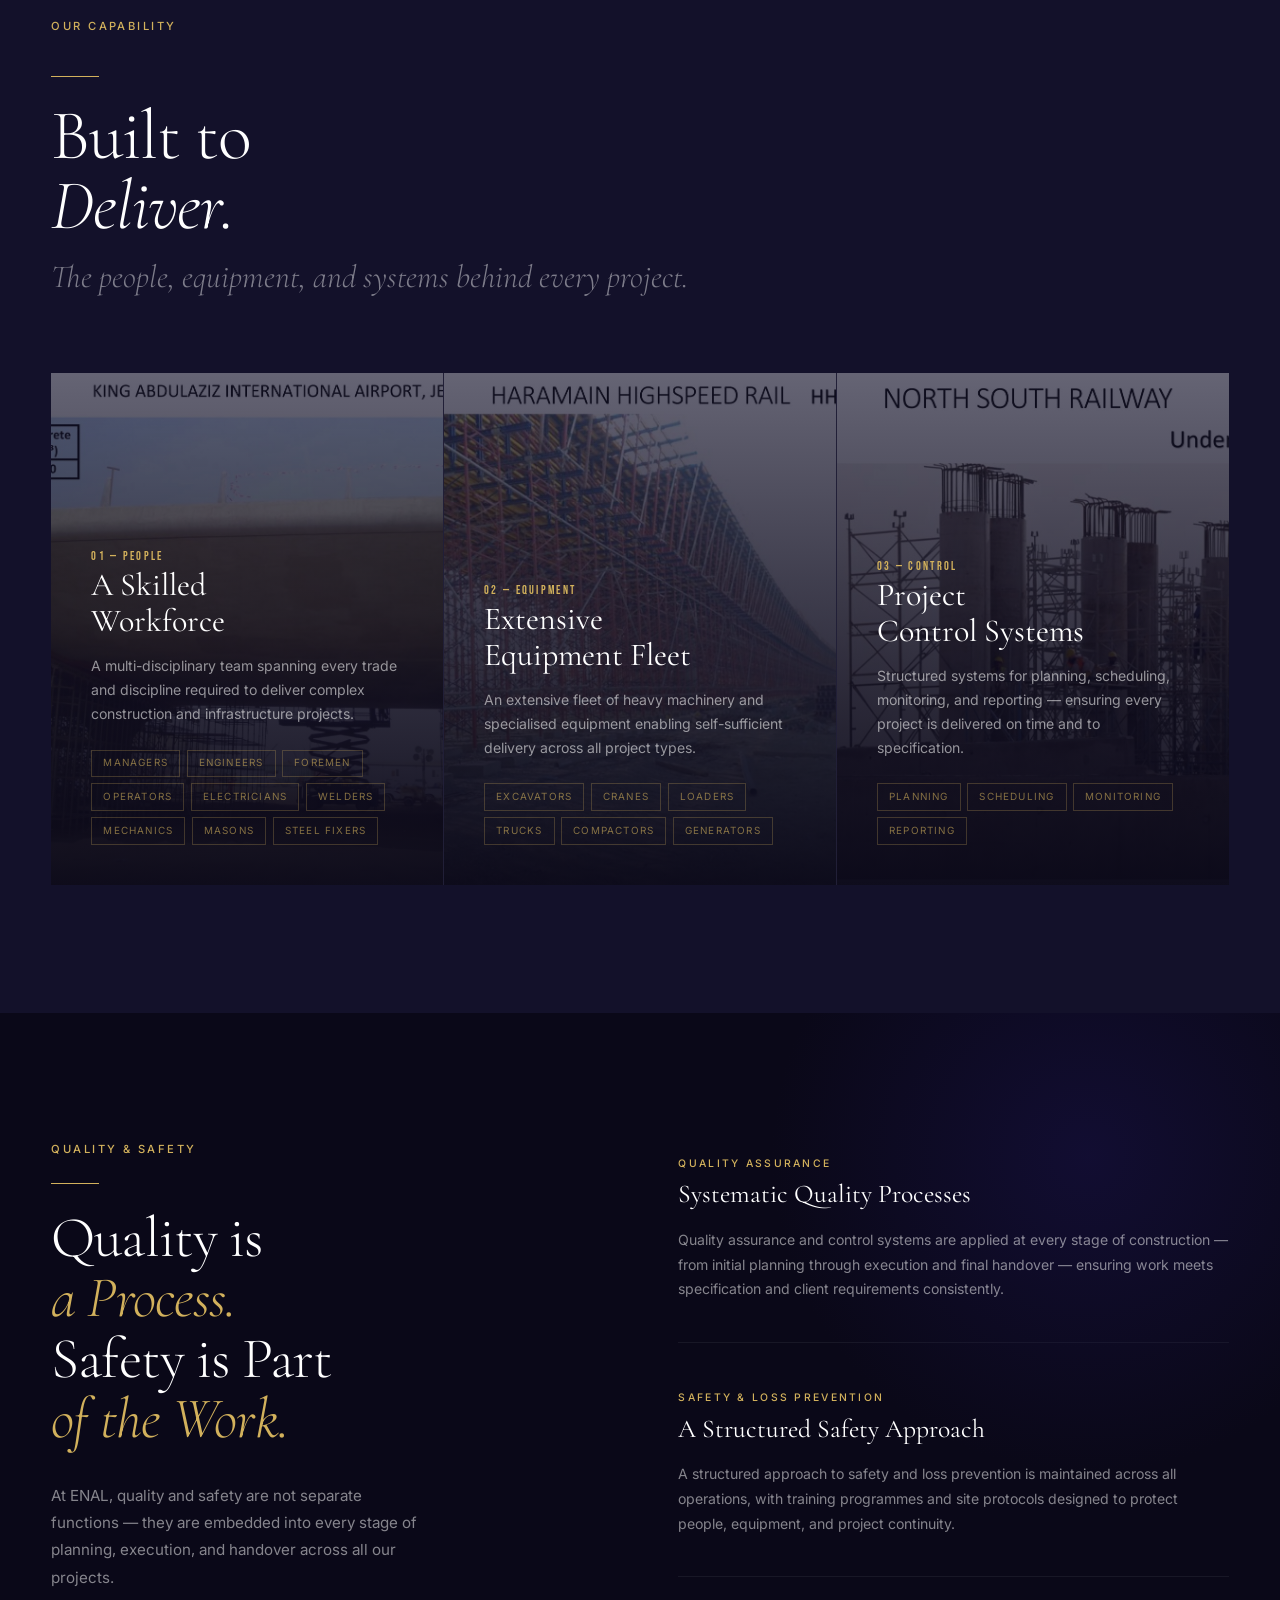
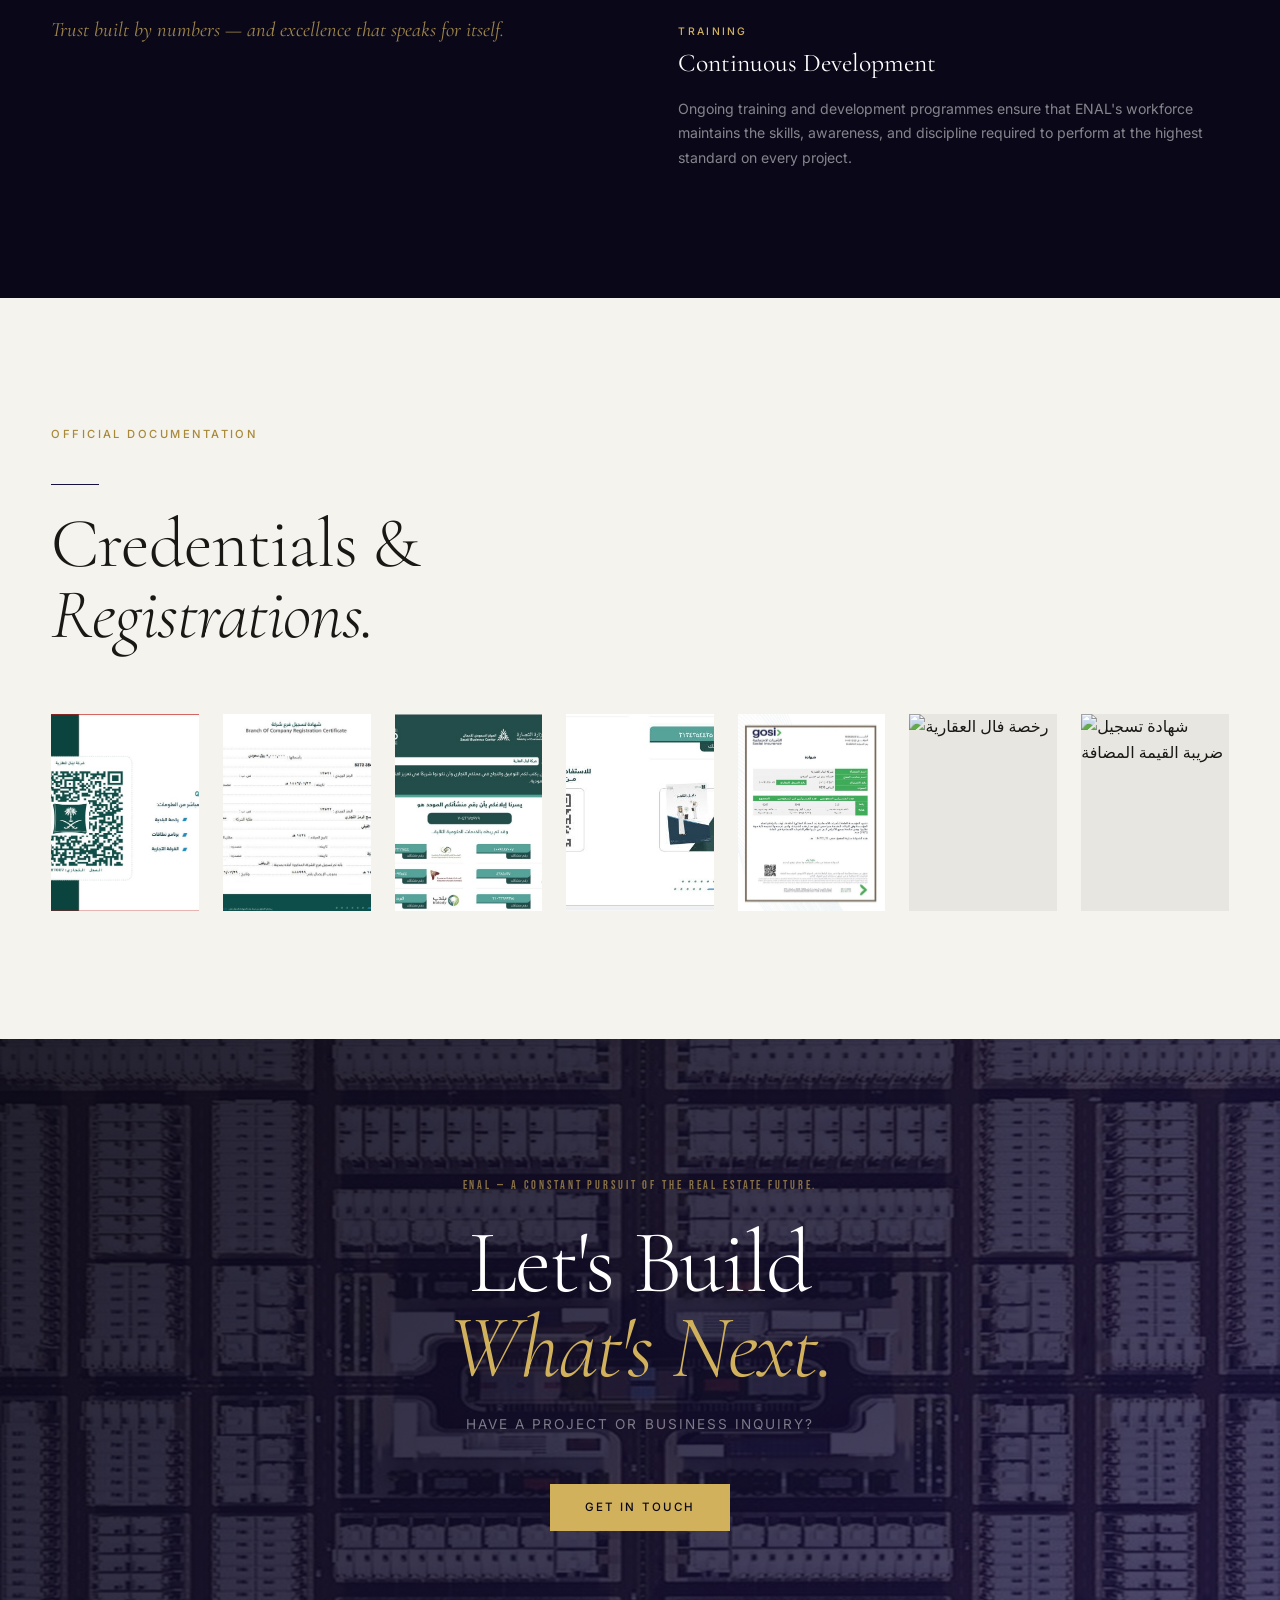
==== commit 87552501: "fix: update credentials labels with official document names" ====
--- a/index.html
+++ b/index.html
@@ -956,33 +956,33 @@
 
     <div class="credentials__track">
       <div class="cred__card reveal">
-        <img src="assets/images/credential-01.jpg" alt="ENAL official credential" loading="lazy" />
+        <img src="assets/images/credential-01.jpg" alt="السجل التجاري" loading="lazy" />
         <div class="cred__card-overlay">
-          <span class="cred__card-label" data-en="Official Document" data-ar="وثيقة رسمية">Official Document</span>
+          <span class="cred__card-label" data-en="Commercial Registration" data-ar="السجل التجاري">السجل التجاري</span>
         </div>
       </div>
       <div class="cred__card reveal reveal-delay-1">
-        <img src="assets/images/credential-02.jpg" alt="ENAL official credential" loading="lazy" />
+        <img src="assets/images/credential-02.jpg" alt="تسجيل فرع" loading="lazy" />
         <div class="cred__card-overlay">
-          <span class="cred__card-label" data-en="Official Document" data-ar="وثيقة رسمية">Official Document</span>
+          <span class="cred__card-label" data-en="Branch Registration" data-ar="تسجيل فرع">تسجيل فرع</span>
         </div>
       </div>
       <div class="cred__card reveal reveal-delay-2">
-        <img src="assets/images/credential-03.jpg" alt="ENAL official credential" loading="lazy" />
+        <img src="assets/images/credential-03.jpg" alt="شهادة الرقم الموحد" loading="lazy" />
         <div class="cred__card-overlay">
-          <span class="cred__card-label" data-en="Official Document" data-ar="وثيقة رسمية">Official Document</span>
+          <span class="cred__card-label" data-en="Unified Number Certificate" data-ar="شهادة الرقم الموحد">شهادة الرقم الموحد</span>
         </div>
       </div>
       <div class="cred__card reveal reveal-delay-3">
-        <img src="assets/images/credential-04.jpg" alt="ENAL official credential" loading="lazy" />
+        <img src="assets/images/credential-04.jpg" alt="شهادة الزكاة والدخل" loading="lazy" />
         <div class="cred__card-overlay">
-          <span class="cred__card-label" data-en="Official Document" data-ar="وثيقة رسمية">Official Document</span>
+          <span class="cred__card-label" data-en="Zakat &amp; Income Certificate" data-ar="شهادة الزكاة والدخل">شهادة الزكاة والدخل</span>
         </div>
       </div>
       <div class="cred__card reveal reveal-delay-4">
-        <img src="assets/images/credential-05.jpg" alt="ENAL official credential" loading="lazy" />
+        <img src="assets/images/credential-05.jpg" alt="شهادة التأمينات الاجتماعية" loading="lazy" />
         <div class="cred__card-overlay">
-          <span class="cred__card-label" data-en="Official Document" data-ar="وثيقة رسمية">Official Document</span>
+          <span class="cred__card-label" data-en="Social Insurance Certificate" data-ar="شهادة التأمينات الاجتماعية">شهادة التأمينات الاجتماعية</span>
         </div>
       </div>
       <div class="cred__card reveal reveal-delay-5">
@@ -992,9 +992,9 @@
         </div>
       </div>
       <div class="cred__card reveal">
-        <img src="assets/images/IMG-20260816-WA0059.jpg" alt="وثيقة رسمية" loading="lazy" />
+        <img src="assets/images/IMG-20260816-WA0059.jpg" alt="شهادة تسجيل ضريبة القيمة المضافة" loading="lazy" />
         <div class="cred__card-overlay">
-          <span class="cred__card-label" data-en="Official Document" data-ar="وثيقة رسمية">Official Document</span>
+          <span class="cred__card-label" data-en="VAT Registration Certificate" data-ar="شهادة تسجيل ضريبة القيمة المضافة">شهادة تسجيل ضريبة القيمة المضافة</span>
         </div>
       </div>
     </div>
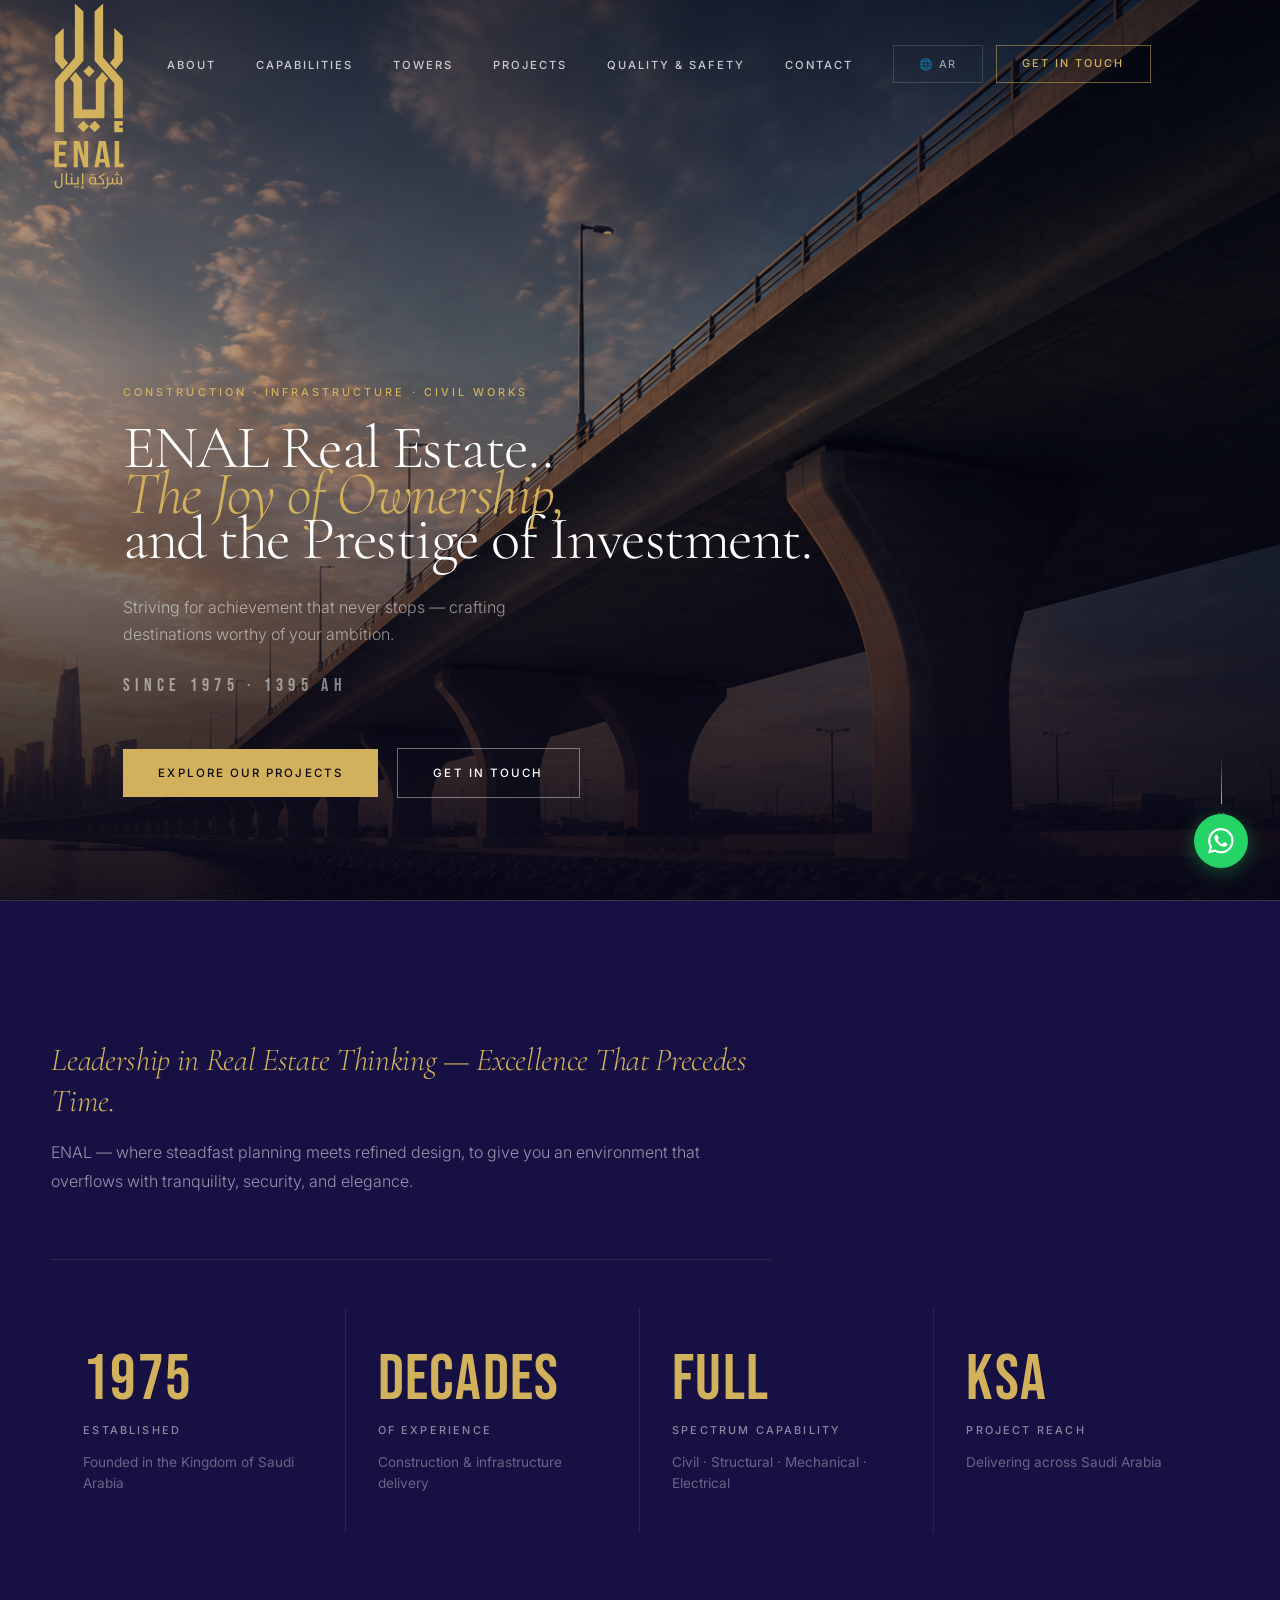
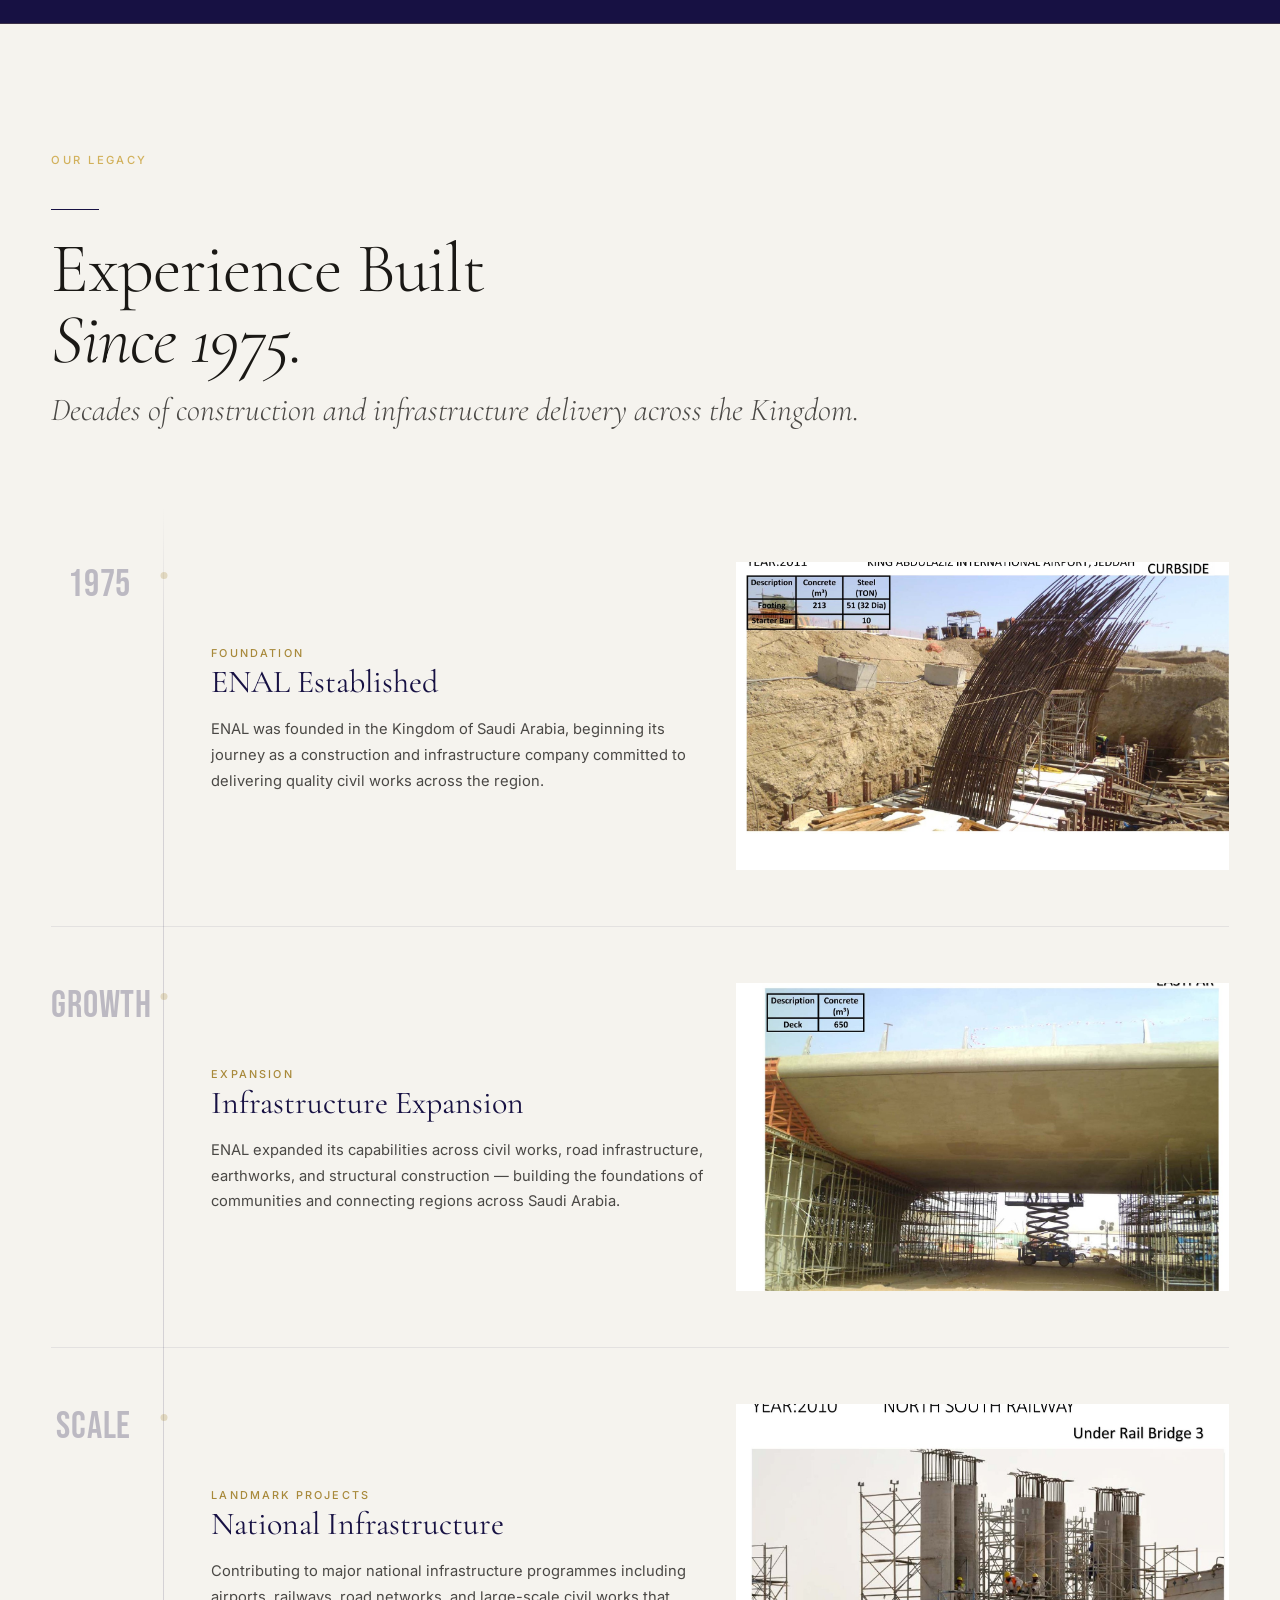
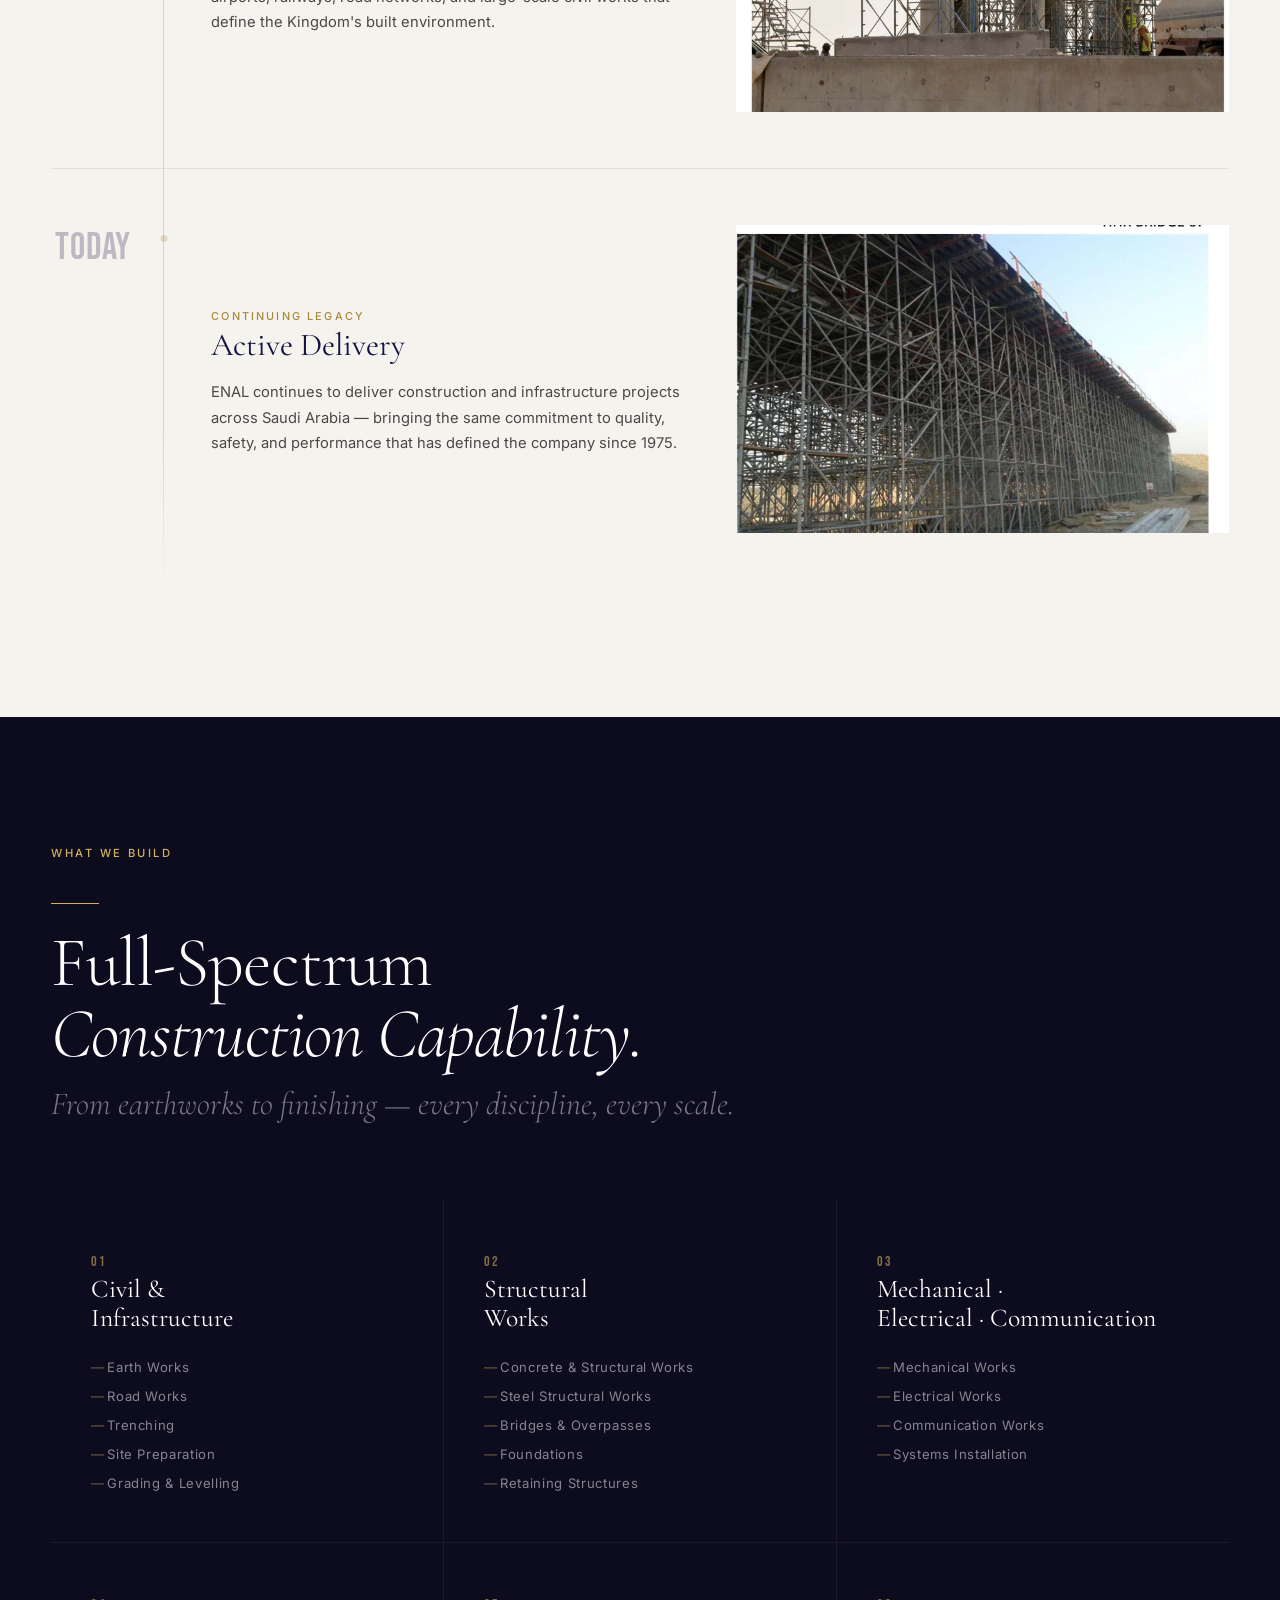
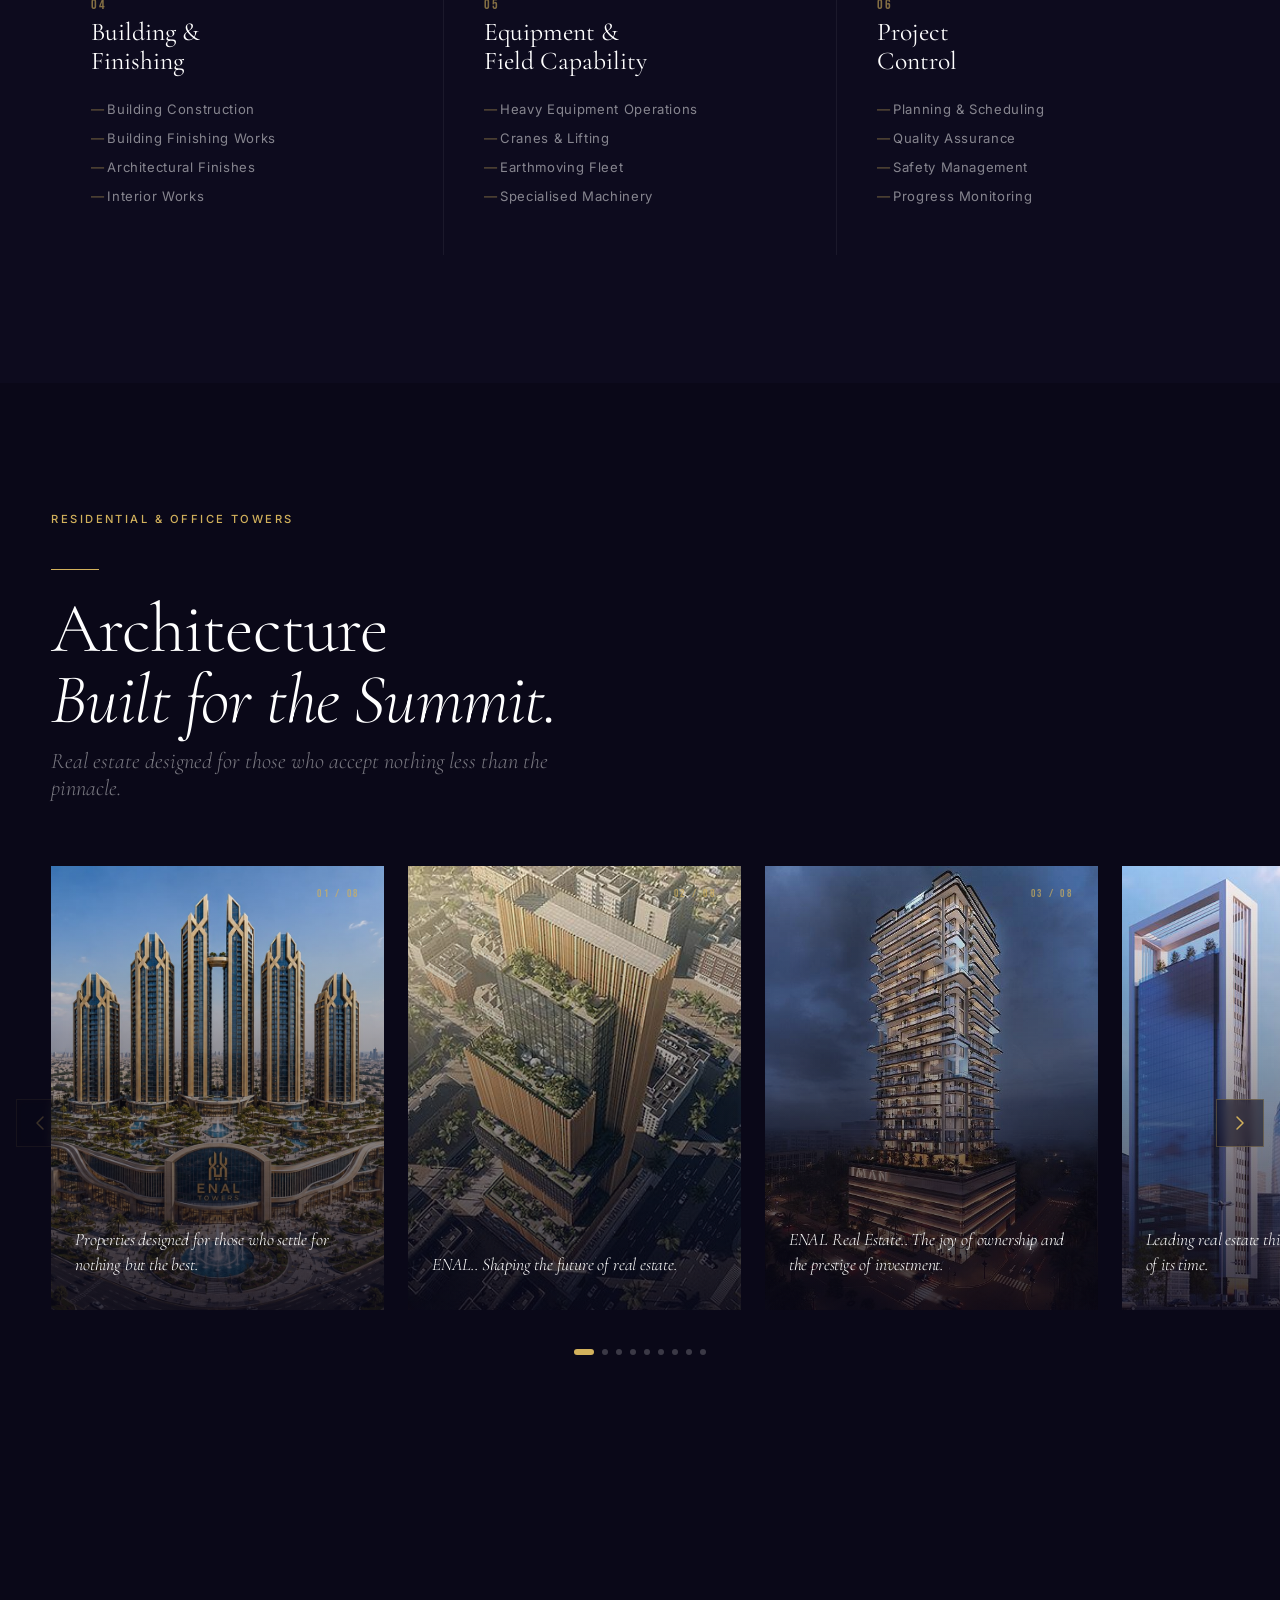
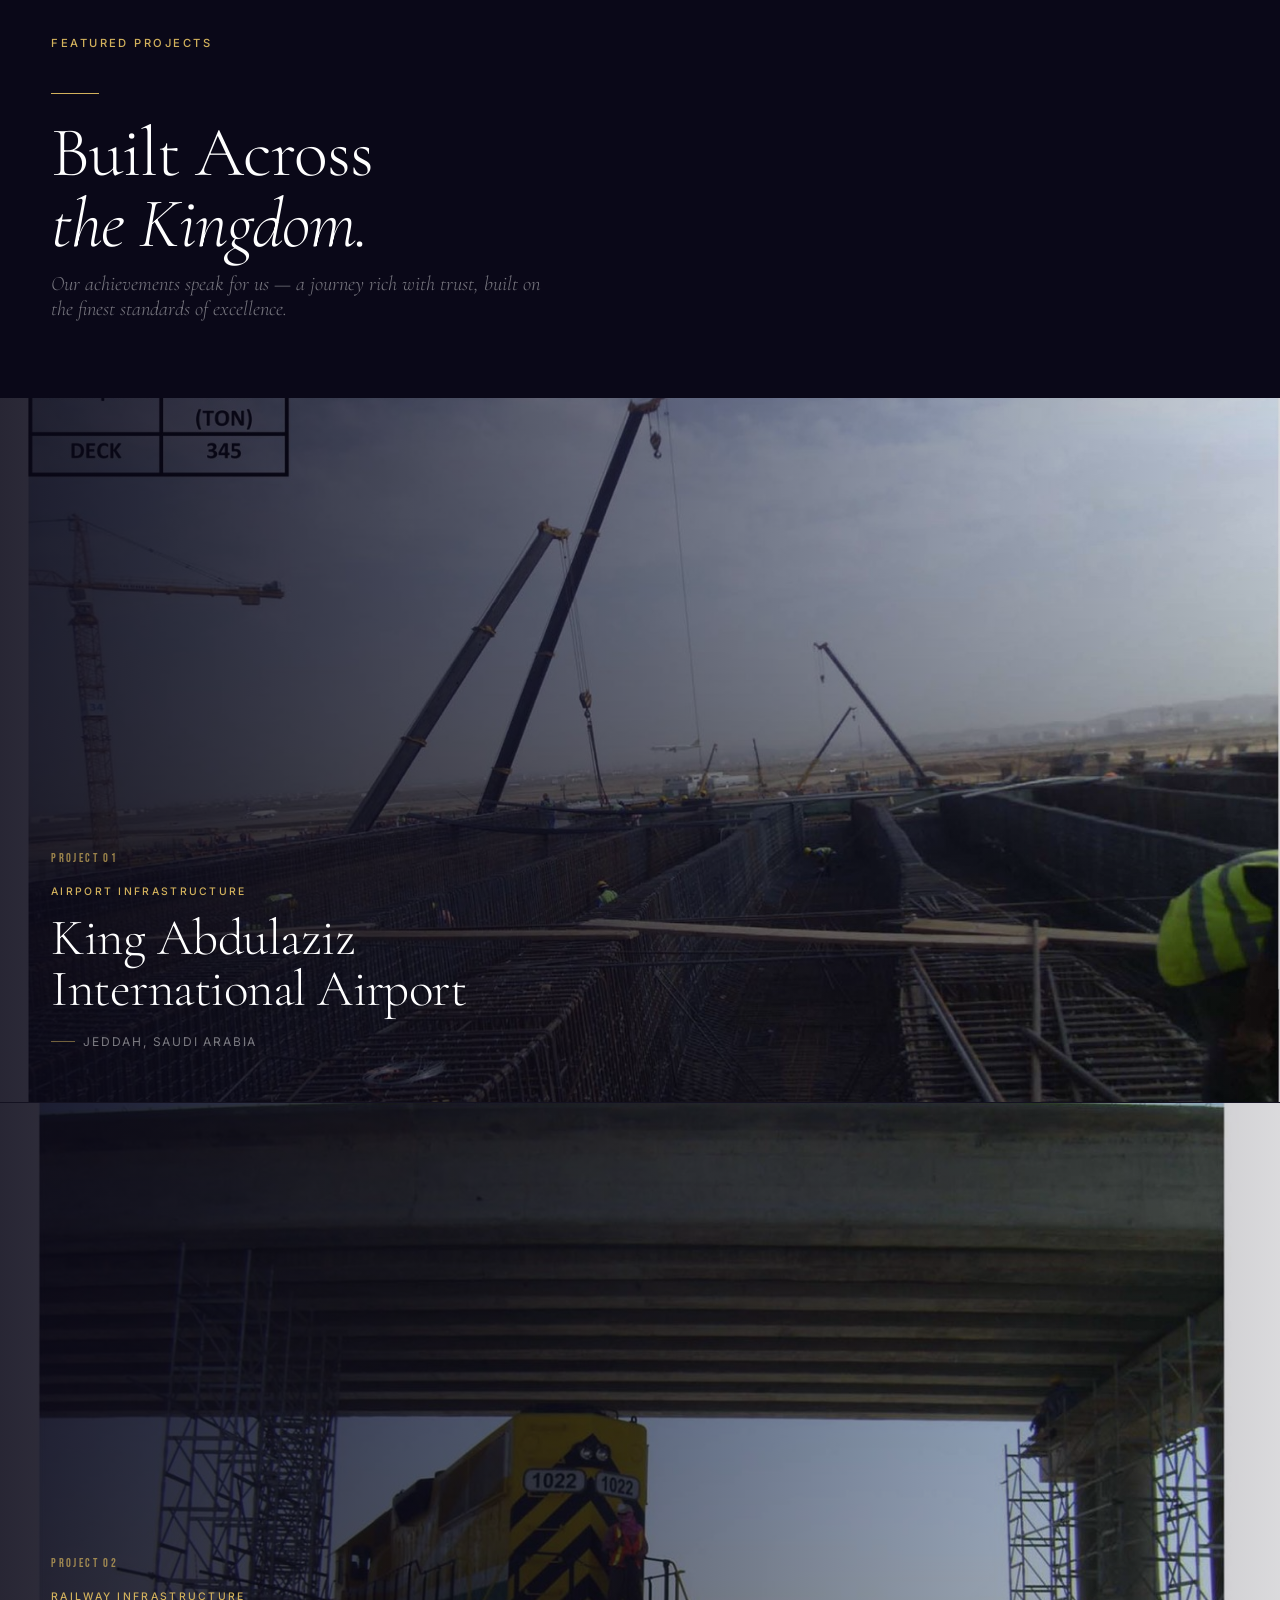
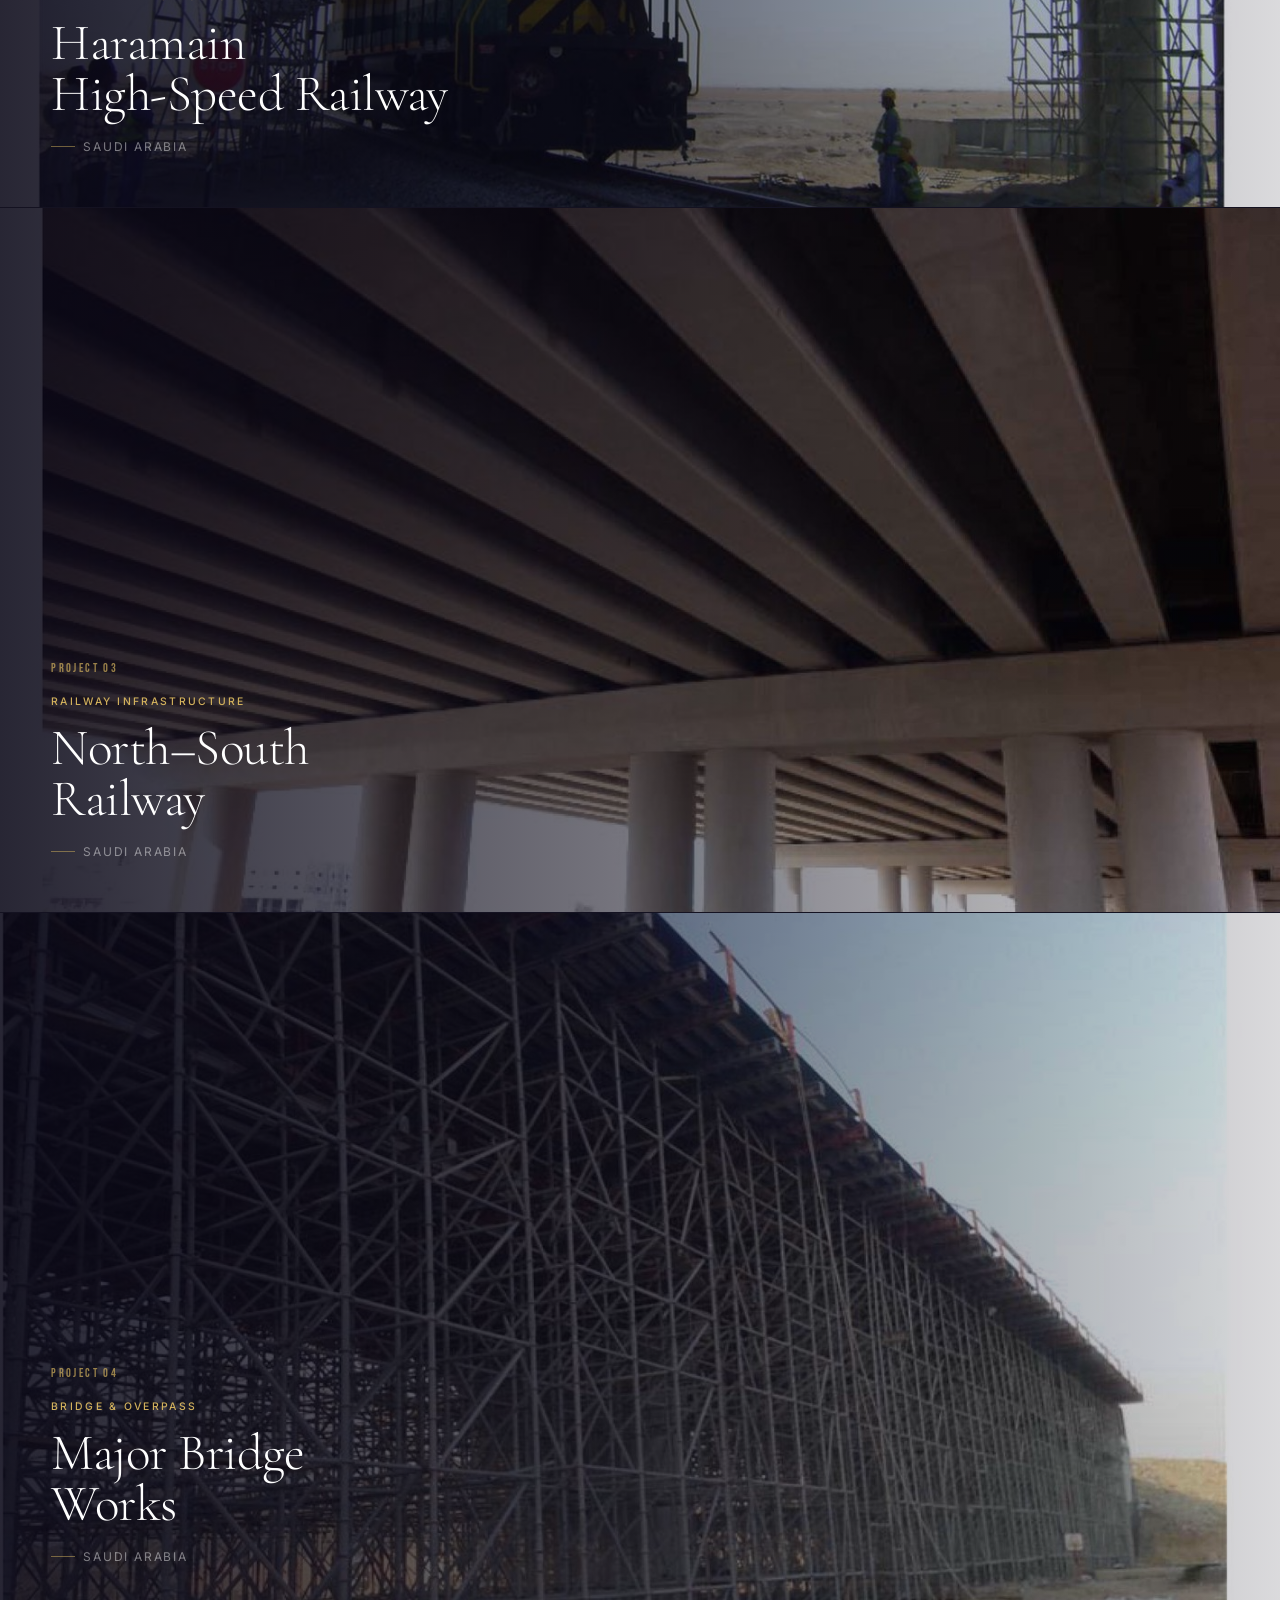
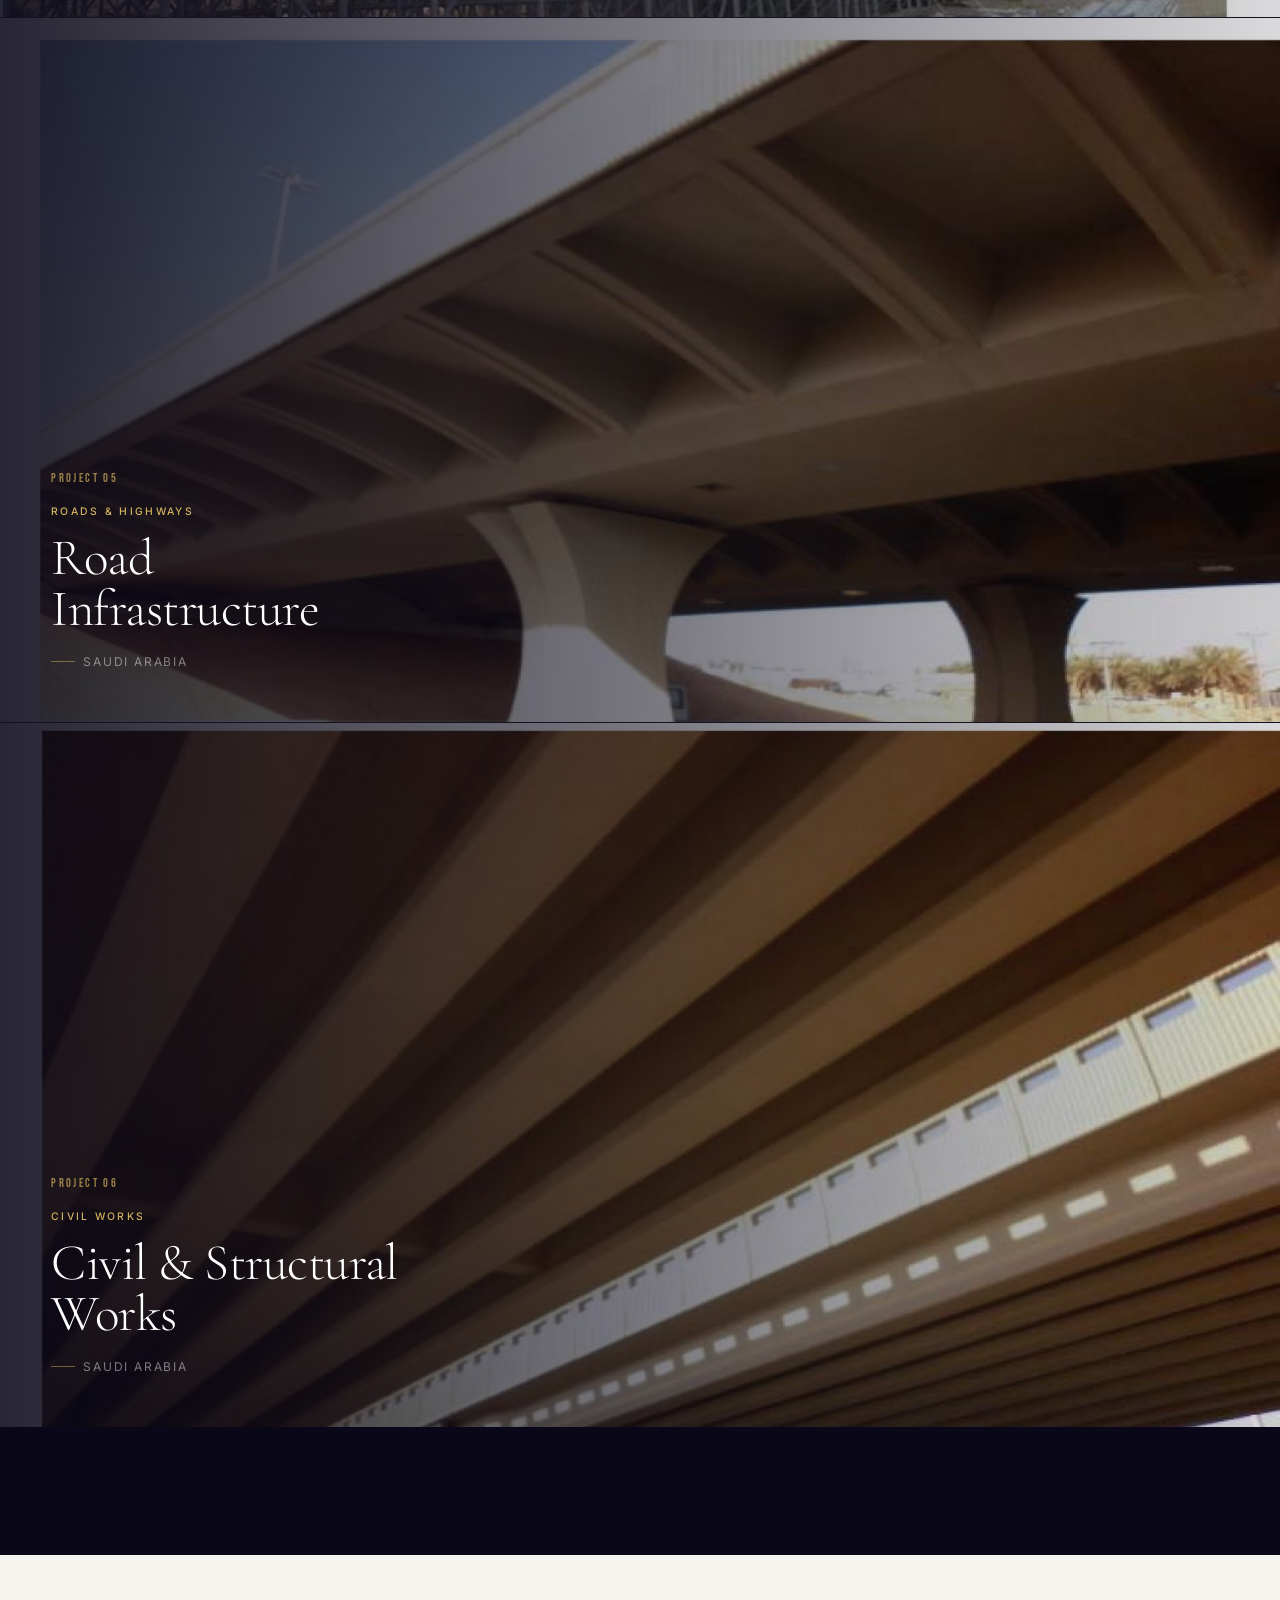
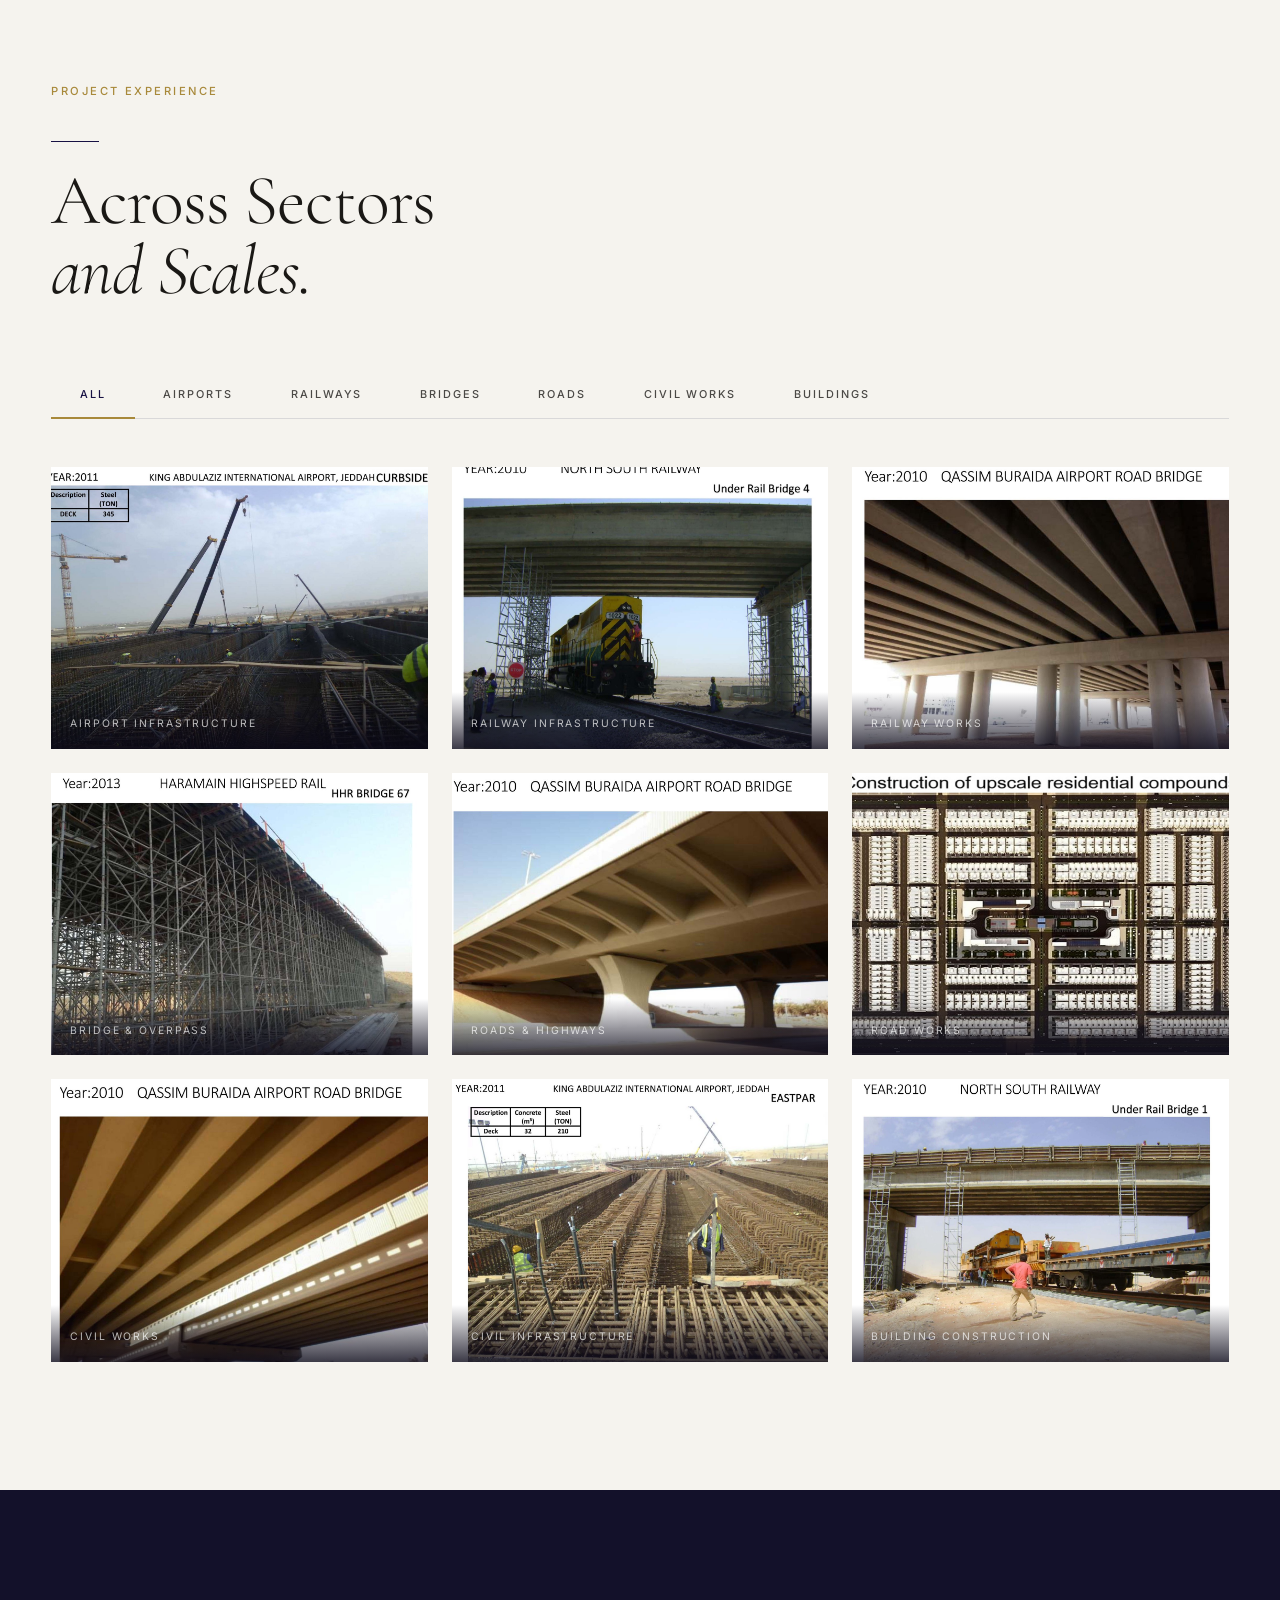
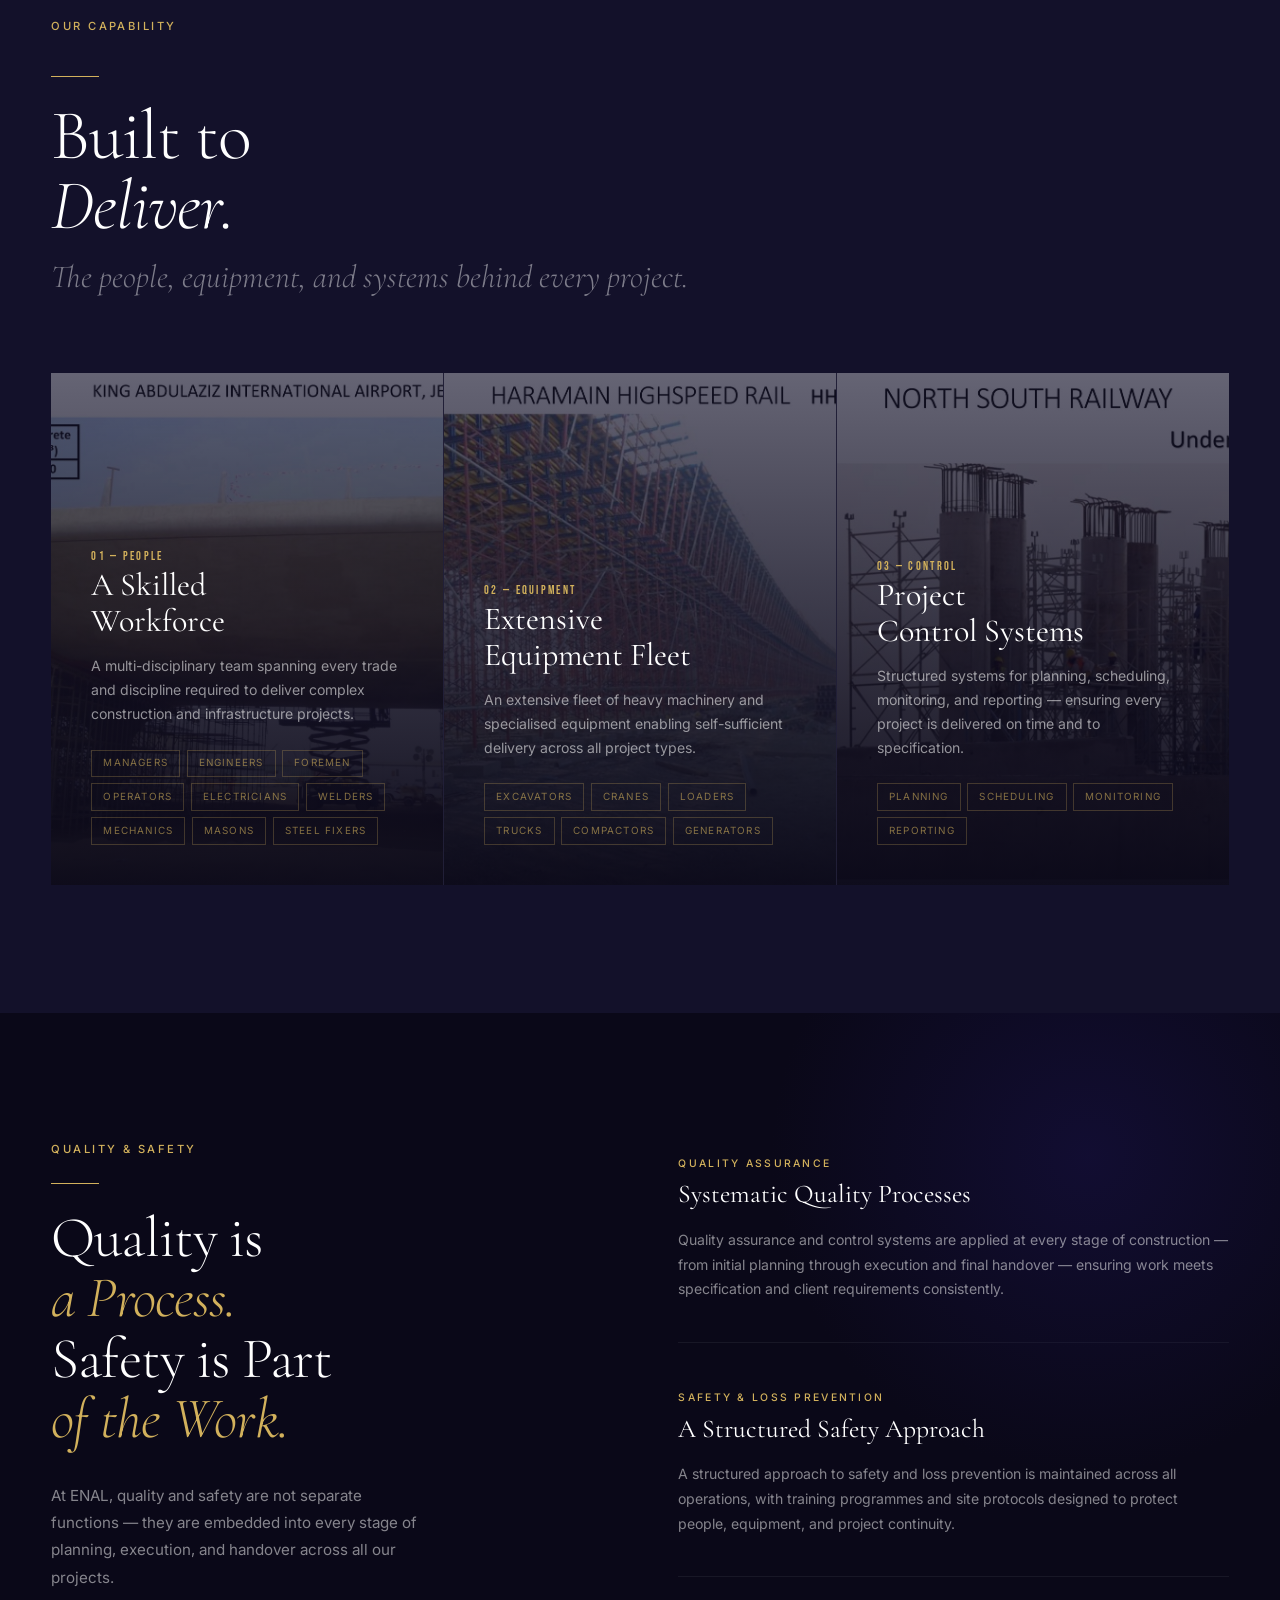
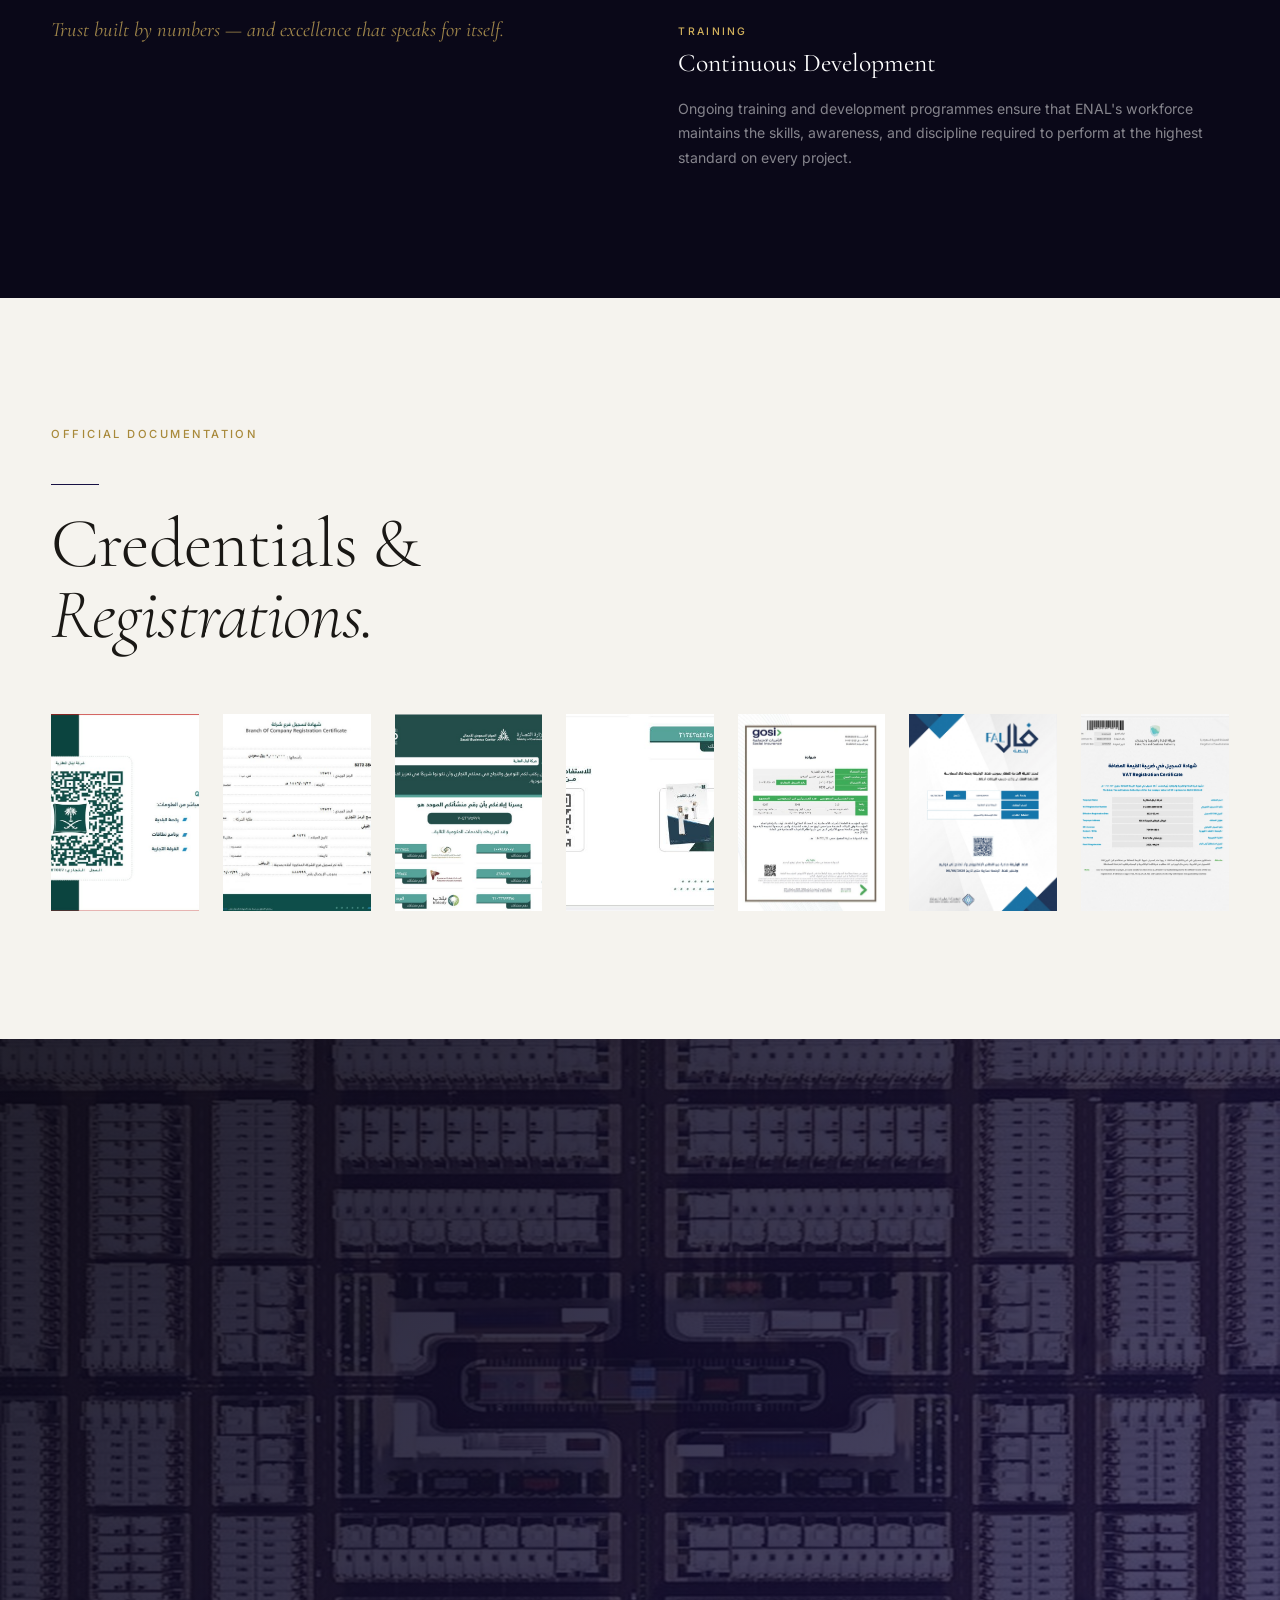
==== commit c402b54e: "Initial commit from VPS" ====
--- a/index.html
+++ b/index.html
@@ -1,18 +1,76 @@
 <!DOCTYPE html>
-<html lang="en" dir="ltr" data-default-lang="en">
+<html lang="en" dir="ltr" data-default-lang="en"
+  data-seo-title-en="ENAL | Engineering & Construction Company in Saudi Arabia Since 1975"
+  data-seo-title-ar="إينال | شركة الإنشاءات والهندسة في المملكة العربية السعودية منذ ١٩٧٥"
+  data-seo-description-en="ENAL is a Saudi engineering and construction company delivering civil works, infrastructure, and real estate projects across the Kingdom since 1975."
+  data-seo-description-ar="شركة إينال للإنشاءات والهندسة في المملكة العربية السعودية، تقدم الأعمال المدنية والبنية التحتية والمشاريع العقارية منذ عام ١٩٧٥.">
 <head>
   <meta charset="UTF-8" />
   <meta name="viewport" content="width=device-width, initial-scale=1.0" />
-  <meta name="description" content="ENAL — Construction, Infrastructure & Civil Works. Experience built since 1975 across Saudi Arabia." />
+  <meta name="description" content="ENAL is a Saudi engineering and construction company delivering civil works, infrastructure, and real estate projects across the Kingdom since 1975." />
+  <meta name="robots" content="index, follow" />
   <meta name="theme-color" content="#171143" />
+  <link rel="canonical" href="https://enal.com.sa/" />
+
+  <!-- Open Graph -->
+  <meta property="og:type" content="website" />
+  <meta property="og:url" content="https://enal.com.sa/" />
+  <meta property="og:title" content="ENAL | إينال — Engineering & Construction in Saudi Arabia Since 1975" />
+  <meta property="og:description" content="ENAL is a Saudi engineering and construction company delivering civil works, infrastructure, and real estate projects across the Kingdom since 1975." />
+  <meta property="og:image" content="https://enal.com.sa/assets/images/hero.png" />
+  <meta property="og:image:alt" content="ENAL construction and infrastructure projects in Saudi Arabia" />
+  <meta property="og:locale" content="ar_SA" />
+  <meta property="og:locale:alternate" content="en_US" />
+  <meta property="og:site_name" content="ENAL" />
+
+  <!-- Twitter -->
+  <meta name="twitter:card" content="summary_large_image" />
+  <meta name="twitter:title" content="ENAL | إينال — Engineering & Construction in Saudi Arabia Since 1975" />
+  <meta name="twitter:description" content="ENAL — شركة إينال للإنشاء والبنية التحتية والأعمال المدنية. خبرة راسخة منذ 1975." />
+  <meta name="twitter:image" content="https://enal.com.sa/assets/images/hero.png" />
+  <meta name="twitter:image:alt" content="ENAL construction and infrastructure projects in Saudi Arabia" />
+
   <link rel="icon" href="assets/images/favicon-32.png" type="image/png" sizes="32x32" />
   <link rel="icon" href="assets/images/favicon-64.png" type="image/png" sizes="64x64" />
-  <title>ENAL — Foundations of a Nation. Since 1975.</title>
+  <title>ENAL | إينال — Engineering & Construction Company in Saudi Arabia Since 1975</title>
   <link rel="preconnect" href="https://fonts.googleapis.com" />
   <link rel="preconnect" href="https://fonts.gstatic.com" crossorigin />
   <link href="https://fonts.googleapis.com/css2?family=Cormorant+Garamond:ital,wght@0,300;0,400;0,500;0,600;1,300;1,400&family=Inter:wght@300;400;500;600&family=Bebas+Neue&family=Tajawal:wght@200;300;400;500;700&family=Noto+Kufi+Arabic:wght@100;200;300;400&display=swap" rel="stylesheet" />
   <link rel="stylesheet" href="assets/css/style.css" />
   <link rel="preload" as="image" href="assets/images/hero.png" />
+
+  <!-- Structured Data: Organization -->
+  <script type="application/ld+json">
+  {
+    "@context": "https://schema.org",
+    "@type": "Organization",
+    "name": "ENAL",
+    "alternateName": "إينال",
+    "url": "https://enal.com.sa/",
+    "logo": "https://enal.com.sa/assets/images/logo-transparent.svg",
+    "foundingDate": "1975",
+    "description": "ENAL is a Saudi construction and infrastructure company established in 1975, delivering civil works, structural construction, roads, bridges, and real estate projects across the Kingdom.",
+    "knowsAbout": ["Civil works", "Infrastructure construction", "Structural works", "Roads and bridges", "Real estate projects"],
+    "areaServed": "SA",
+    "contactPoint": {
+      "@type": "ContactPoint",
+      "email": "enal@enal.com.sa",
+      "telephone": "+966505558040",
+      "contactType": "customer service"
+    },
+    "sameAs": []
+  }
+  </script>
+
+  <!-- Structured Data: WebSite -->
+  <script type="application/ld+json">
+  {
+    "@context": "https://schema.org",
+    "@type": "WebSite",
+    "name": "ENAL",
+    "url": "https://enal.com.sa/"
+  }
+  </script>
 </head>
 <body>
 
@@ -27,17 +85,17 @@
     </a>
 
     <ul class="nav__links" role="list">
-      <li><a href="#about"        class="nav__link" data-en="About"            data-ar="عن الشركة">About</a></li>
-      <li><a href="#capabilities" class="nav__link" data-en="Capabilities"     data-ar="خدماتنا">Capabilities</a></li>
-      <li><a href="#towers"       class="nav__link" data-en="Towers"            data-ar="الأبراج">Towers</a></li>
-      <li><a href="#projects"     class="nav__link" data-en="Projects"         data-ar="المشاريع">Projects</a></li>
-      <li><a href="#quality"      class="nav__link" data-en="Quality & Safety" data-ar="الجودة والسلامة">Quality & Safety</a></li>
-      <li><a href="#contact"      class="nav__link" data-en="Contact"          data-ar="تواصل معنا">Contact</a></li>
+      <li><a href="/about"        class="nav__link" data-en="About"            data-ar="عن الشركة">About</a></li>
+      <li><a href="/capabilities" class="nav__link" data-en="Capabilities"     data-ar="خدماتنا">Capabilities</a></li>
+      <li><a href="/towers"       class="nav__link" data-en="Towers"            data-ar="الأبراج">Towers</a></li>
+      <li><a href="/projects"     class="nav__link" data-en="Projects"         data-ar="المشاريع">Projects</a></li>
+      <li><a href="#quality"     class="nav__link" data-en="Quality & Safety" data-ar="الجودة والسلامة">Quality & Safety</a></li>
+      <li><a href="/contact"      class="nav__link" data-en="Contact"          data-ar="تواصل معنا">Contact</a></li>
     </ul>
 
     <div class="nav__actions-wrapper">
       <button class="lang-toggle" id="langToggle" aria-label="Switch language">🌐 AR</button>
-      <a href="#contact" class="nav__cta" data-en="Get in Touch" data-ar="تواصل معنا">Get in Touch</a>
+      <a href="/contact" class="nav__cta" data-en="Get in Touch" data-ar="تواصل معنا">Get in Touch</a>
     </div>
 
     <button class="nav__lang-mobile" id="langToggleMobile" aria-label="Switch language">🌐 AR</button>
@@ -51,13 +109,13 @@
 
 <!-- Mobile Menu -->
 <div class="nav__mobile" id="mobileMenu" role="dialog" aria-label="Mobile navigation">
-  <a href="#about"        class="nav__mobile-link" data-mobile-link data-en="About"            data-ar="عن الشركة">About</a>
-  <a href="#capabilities" class="nav__mobile-link" data-mobile-link data-en="Capabilities"     data-ar="خدماتنا">Capabilities</a>
-  <a href="#towers"       class="nav__mobile-link" data-mobile-link data-en="Towers"            data-ar="الأبراج">Towers</a>
-  <a href="#projects"     class="nav__mobile-link" data-mobile-link data-en="Projects"         data-ar="المشاريع">Projects</a>
-  <a href="#quality"      class="nav__mobile-link" data-mobile-link data-en="Quality & Safety" data-ar="الجودة والسلامة">Quality & Safety</a>
-  <a href="#contact"      class="nav__mobile-link" data-mobile-link data-en="Contact"          data-ar="تواصل معنا">Contact</a>
-  <a href="#contact"      class="nav__mobile-cta"  data-mobile-link data-en="Get in Touch"     data-ar="تواصل معنا">Get in Touch</a>
+  <a href="/about"        class="nav__mobile-link" data-mobile-link data-en="About"            data-ar="عن الشركة">About</a>
+  <a href="/capabilities" class="nav__mobile-link" data-mobile-link data-en="Capabilities"     data-ar="خدماتنا">Capabilities</a>
+  <a href="/towers"       class="nav__mobile-link" data-mobile-link data-en="Towers"            data-ar="الأبراج">Towers</a>
+  <a href="/projects"     class="nav__mobile-link" data-mobile-link data-en="Projects"         data-ar="المشاريع">Projects</a>
+  <a href="#quality"     class="nav__mobile-link" data-mobile-link data-en="Quality & Safety" data-ar="الجودة والسلامة">Quality & Safety</a>
+  <a href="/contact"      class="nav__mobile-link" data-mobile-link data-en="Contact"          data-ar="تواصل معنا">Contact</a>
+  <a href="/contact"      class="nav__mobile-cta"  data-mobile-link data-en="Get in Touch"     data-ar="تواصل معنا">Get in Touch</a>
   <button class="nav__mobile-lang" id="mobileLangToggle" aria-label="Switch language">AR | العربية</button>
 </div>
 
@@ -95,7 +153,7 @@
     </p>
 
     <div class="hero__actions">
-      <a href="#projects" class="btn btn--primary"
+      <a href="/projects" class="btn btn--primary"
          data-en="Explore Our Projects"
          data-ar="استعرض مشاريعنا">
         Explore Our Projects
@@ -103,7 +161,7 @@
           <path d="M1 7h12M7 1l6 6-6 6" stroke="currentColor" stroke-width="1.5" stroke-linecap="round" stroke-linejoin="round"/>
         </svg>
       </a>
-      <a href="#contact" class="btn btn--outline"
+      <a href="/contact" class="btn btn--outline"
          data-en="Get in Touch"
          data-ar="تواصل معنا">
         Get in Touch
@@ -1025,7 +1083,7 @@
        data-ar="هل لديك مشروع أو استفسار تجاري؟">
       Have a project or business inquiry?
     </p>
-    <a href="#contact" class="btn btn--primary"
+    <a href="/contact" class="btn btn--primary"
        data-en="Get in Touch" data-ar="تواصل معنا">
       Get in Touch
       <svg width="14" height="14" viewBox="0 0 14 14" fill="none" aria-hidden="true">
@@ -1152,12 +1210,12 @@
     <div>
       <p class="footer__col-title" data-en="Navigation" data-ar="التنقل">Navigation</p>
       <ul class="footer__links">
-        <li><a href="#about"        class="footer__link" data-en="About"            data-ar="عن الشركة">About</a></li>
-        <li><a href="#capabilities" class="footer__link" data-en="Capabilities"     data-ar="خدماتنا">Capabilities</a></li>
-        <li><a href="#projects"     class="footer__link" data-en="Projects"         data-ar="المشاريع">Projects</a></li>
-        <li><a href="#quality"      class="footer__link" data-en="Quality &amp; Safety" data-ar="الجودة والسلامة">Quality &amp; Safety</a></li>
-        <li><a href="#credentials"  class="footer__link" data-en="Credentials"      data-ar="الاعتمادات">Credentials</a></li>
-        <li><a href="#contact"      class="footer__link" data-en="Contact"          data-ar="تواصل معنا">Contact</a></li>
+        <li><a href="/about"        class="footer__link" data-en="About"            data-ar="عن الشركة">About</a></li>
+        <li><a href="/capabilities" class="footer__link" data-en="Capabilities"     data-ar="خدماتنا">Capabilities</a></li>
+        <li><a href="/projects"     class="footer__link" data-en="Projects"         data-ar="المشاريع">Projects</a></li>
+        <li><a href="#quality"     class="footer__link" data-en="Quality &amp; Safety" data-ar="الجودة والسلامة">Quality &amp; Safety</a></li>
+        <li><a href="#credentials" class="footer__link" data-en="Credentials"      data-ar="الاعتمادات">Credentials</a></li>
+        <li><a href="/contact"      class="footer__link" data-en="Contact"          data-ar="تواصل معنا">Contact</a></li>
       </ul>
     </div>
 
--- a/assets/css/style.css
+++ b/assets/css/style.css
@@ -2492,3 +2492,134 @@
   from { opacity: 0; transform: scale(0.92); }
   to   { opacity: 1; transform: scale(1); }
 }
+
+/* ============================================================
+   INNER PAGES — Breadcrumb + Page Hero
+   ============================================================ */
+
+/* ── Breadcrumb ─────────────────────────────────────────────── */
+.breadcrumb {
+  background: var(--navy-mid);
+  border-bottom: 1px solid rgba(210,177,92,0.1);
+  padding-block: 1rem;
+  margin-top: var(--nav-h);
+}
+
+.breadcrumb__list {
+  display: flex;
+  align-items: center;
+  gap: 0.6rem;
+  flex-wrap: wrap;
+}
+
+.breadcrumb__item {
+  font-size: 0.68rem;
+  font-weight: 500;
+  letter-spacing: 0.15em;
+  text-transform: uppercase;
+  color: rgba(255,255,255,0.35);
+  display: flex;
+  align-items: center;
+  gap: 0.6rem;
+}
+
+.breadcrumb__item::after {
+  content: '/';
+  color: rgba(210,177,92,0.3);
+}
+
+.breadcrumb__item:last-child::after { display: none; }
+.breadcrumb__item--current { color: var(--gold); }
+
+.breadcrumb__link {
+  color: rgba(255,255,255,0.35);
+  transition: color var(--dur-fast);
+}
+
+.breadcrumb__link:hover { color: var(--gold); }
+
+html[dir="rtl"] .breadcrumb__item {
+  font-family: 'Tajawal', system-ui, sans-serif;
+  letter-spacing: 0;
+}
+
+/* ── Page Hero ──────────────────────────────────────────────── */
+.page-hero {
+  position: relative;
+  min-height: 42vh;
+  display: flex;
+  align-items: flex-end;
+  overflow: hidden;
+  background: var(--navy-deep);
+  border-bottom: 1px solid rgba(210,177,92,0.12);
+}
+
+.page-hero::before {
+  content: '';
+  position: absolute;
+  inset: 0;
+  background: radial-gradient(ellipse at 60% 50%, rgba(23,17,67,0.6) 0%, transparent 70%);
+  pointer-events: none;
+}
+
+.page-hero__overlay {
+  position: absolute;
+  inset: 0;
+  background: linear-gradient(
+    135deg,
+    rgba(10,8,24,0.85) 0%,
+    rgba(23,17,67,0.6) 100%
+  );
+}
+
+.page-hero__content {
+  position: relative;
+  z-index: 2;
+  padding-block: clamp(3rem, 6vw, 5rem);
+}
+
+.page-hero__content .t-title {
+  color: var(--white);
+  margin-top: 1rem;
+}
+
+.page-hero__content .t-title em {
+  color: var(--gold);
+  font-style: italic;
+}
+
+.page-hero__content .hero__label {
+  opacity: 1;
+  transform: none;
+  animation: none;
+}
+
+.page-hero__content .t-subtitle {
+  color: rgba(255,255,255,0.45);
+}
+
+html[dir="rtl"] .page-hero__content {
+  text-align: right;
+}
+
+html[dir="rtl"] .page-hero__content .t-title {
+  font-family: 'Noto Kufi Arabic', 'Tajawal', system-ui, sans-serif;
+  font-weight: 200;
+  letter-spacing: 0;
+  line-height: 1.3;
+}
+
+html[dir="rtl"] .page-hero__content .t-title em {
+  font-style: normal;
+  font-weight: 300;
+}
+
+html[dir="rtl"] .page-hero__content .hero__label,
+html[dir="rtl"] .page-hero__content .t-subtitle {
+  font-family: 'Tajawal', system-ui, sans-serif;
+  letter-spacing: 0;
+}
+
+@media (max-width: 768px) {
+  .page-hero { min-height: 32vh; }
+}
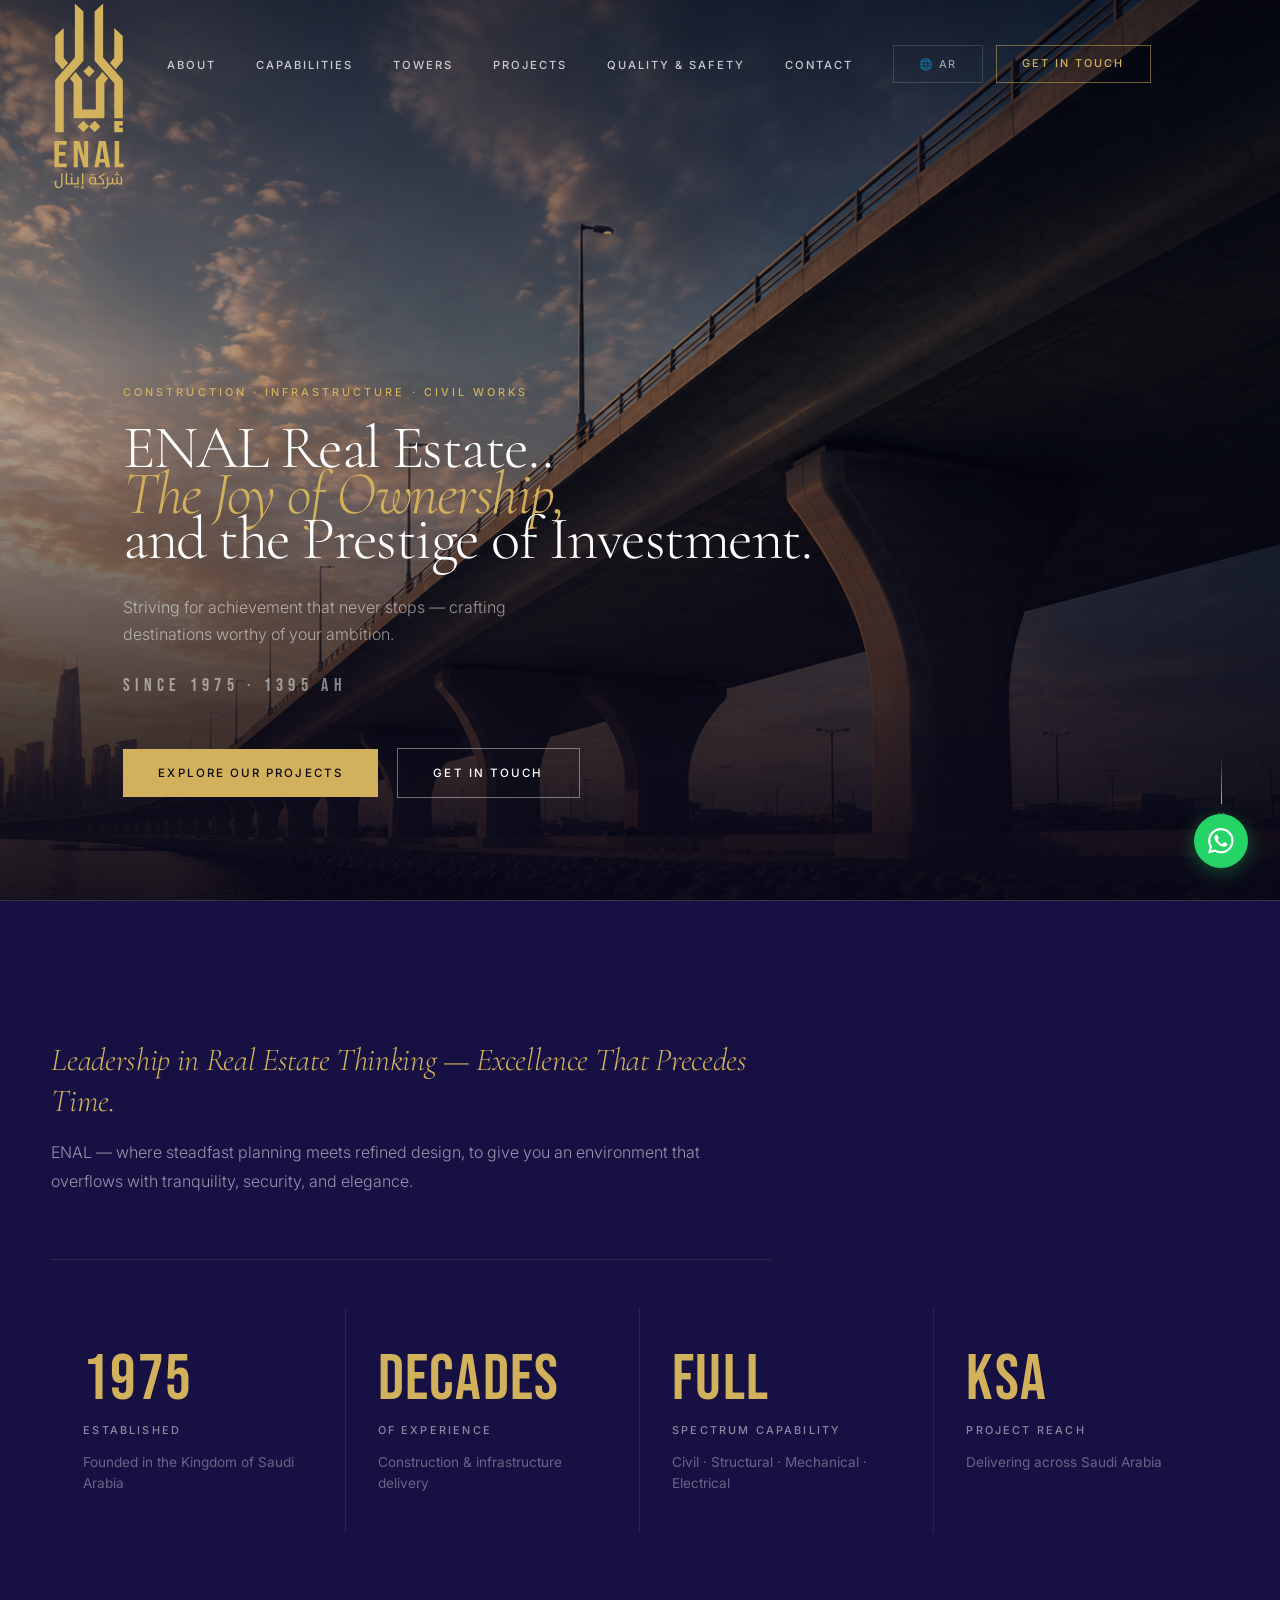
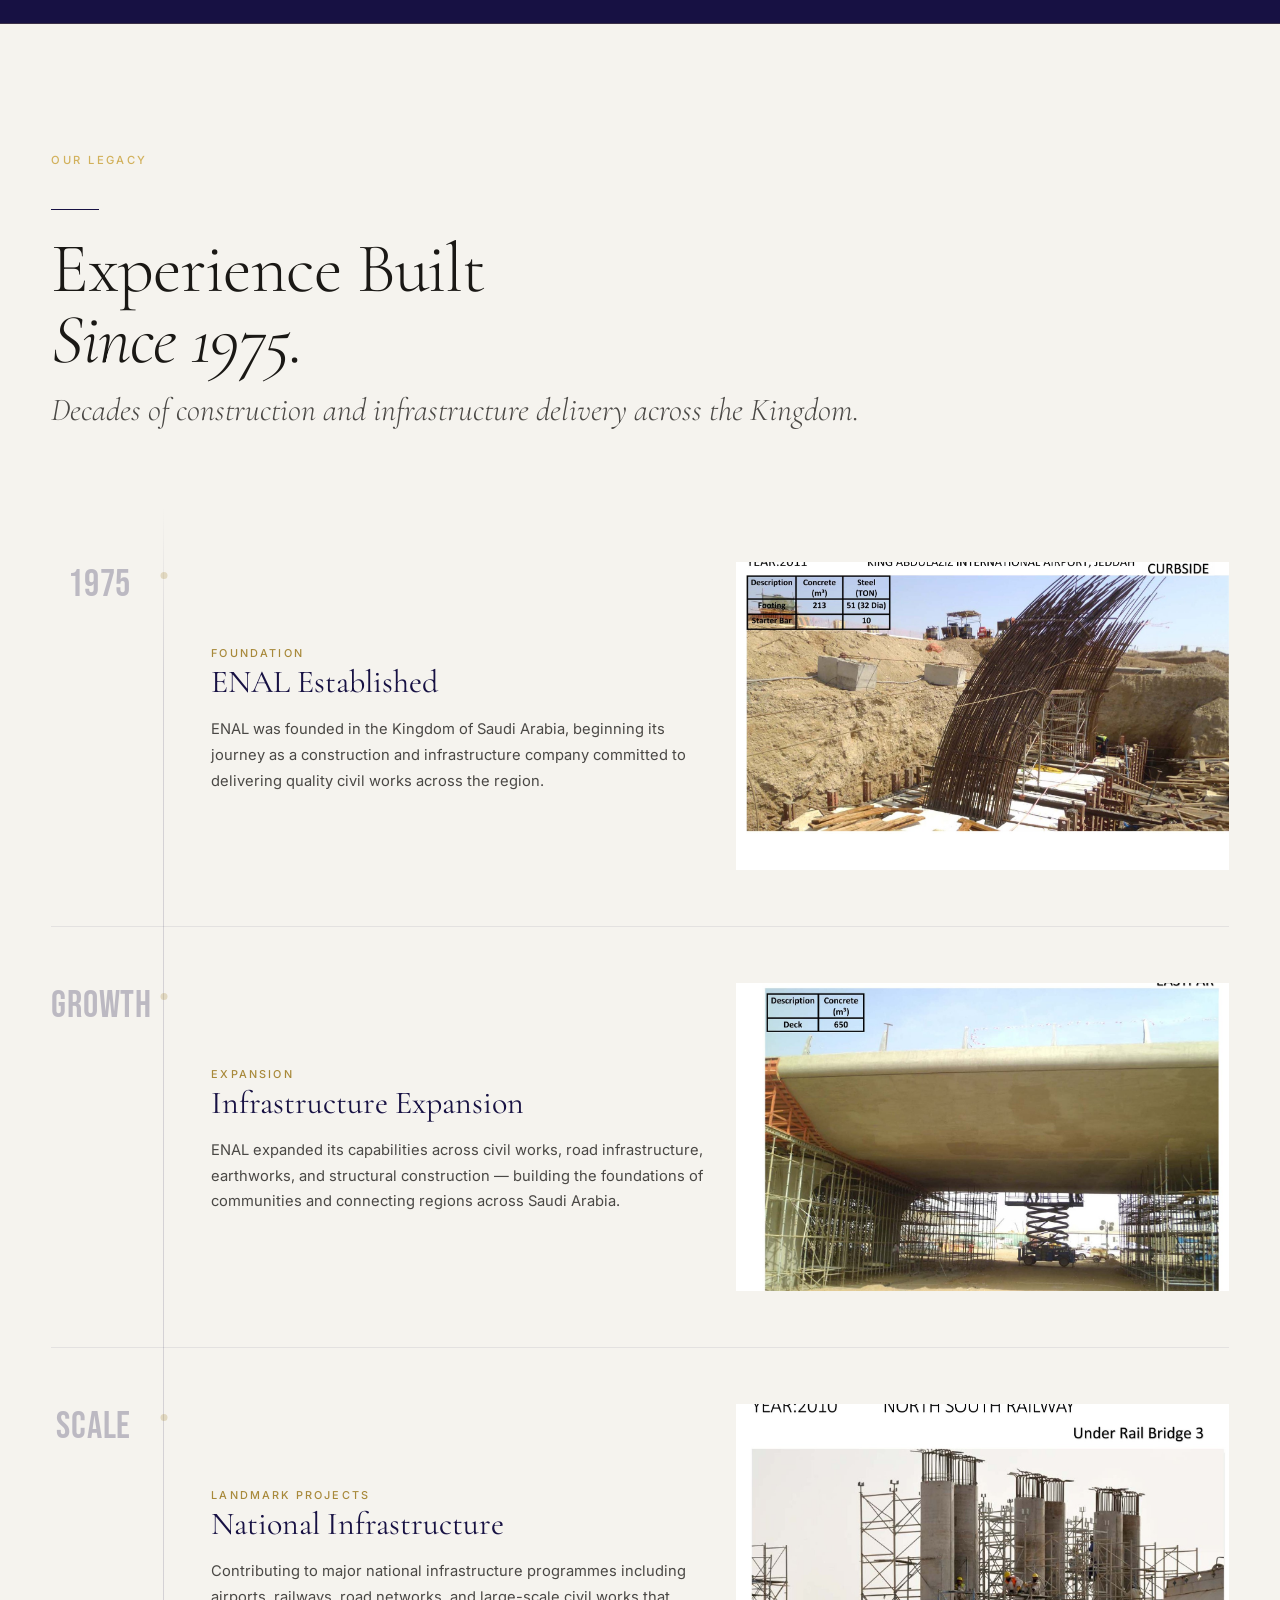
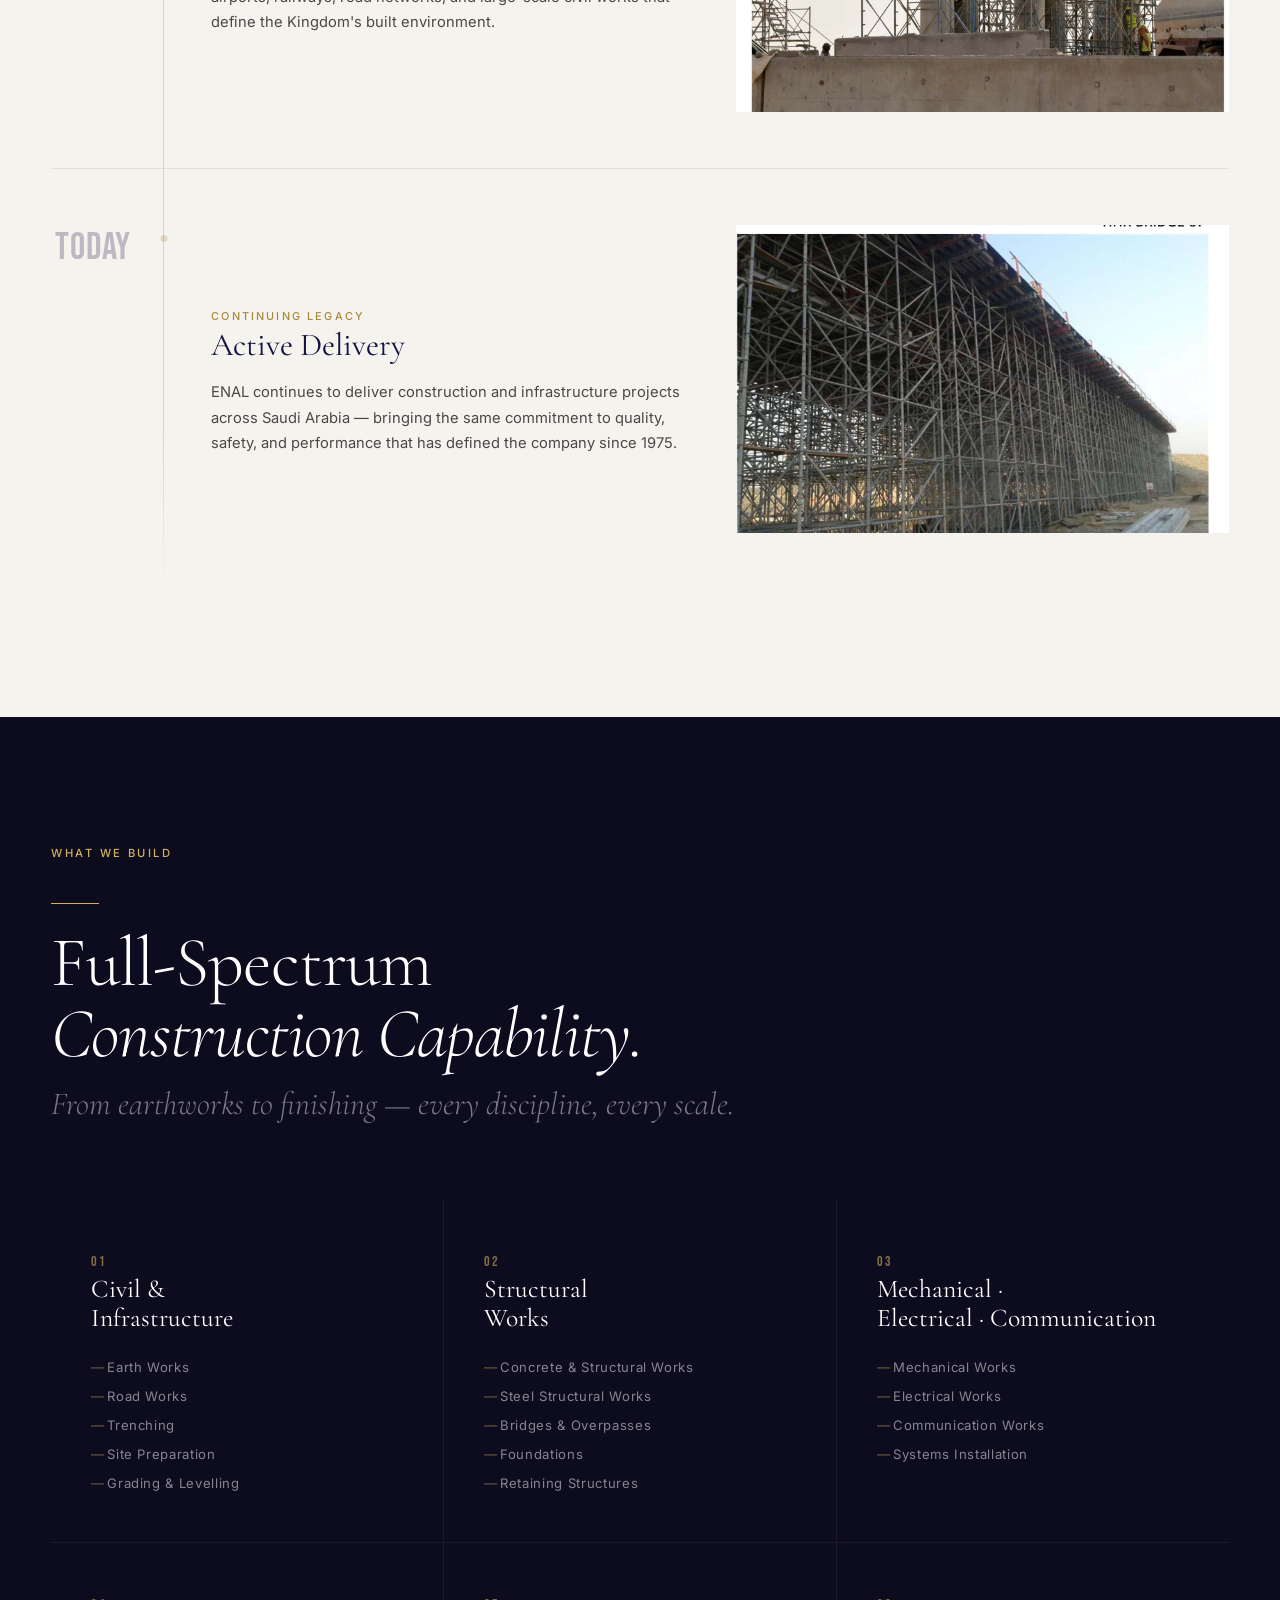
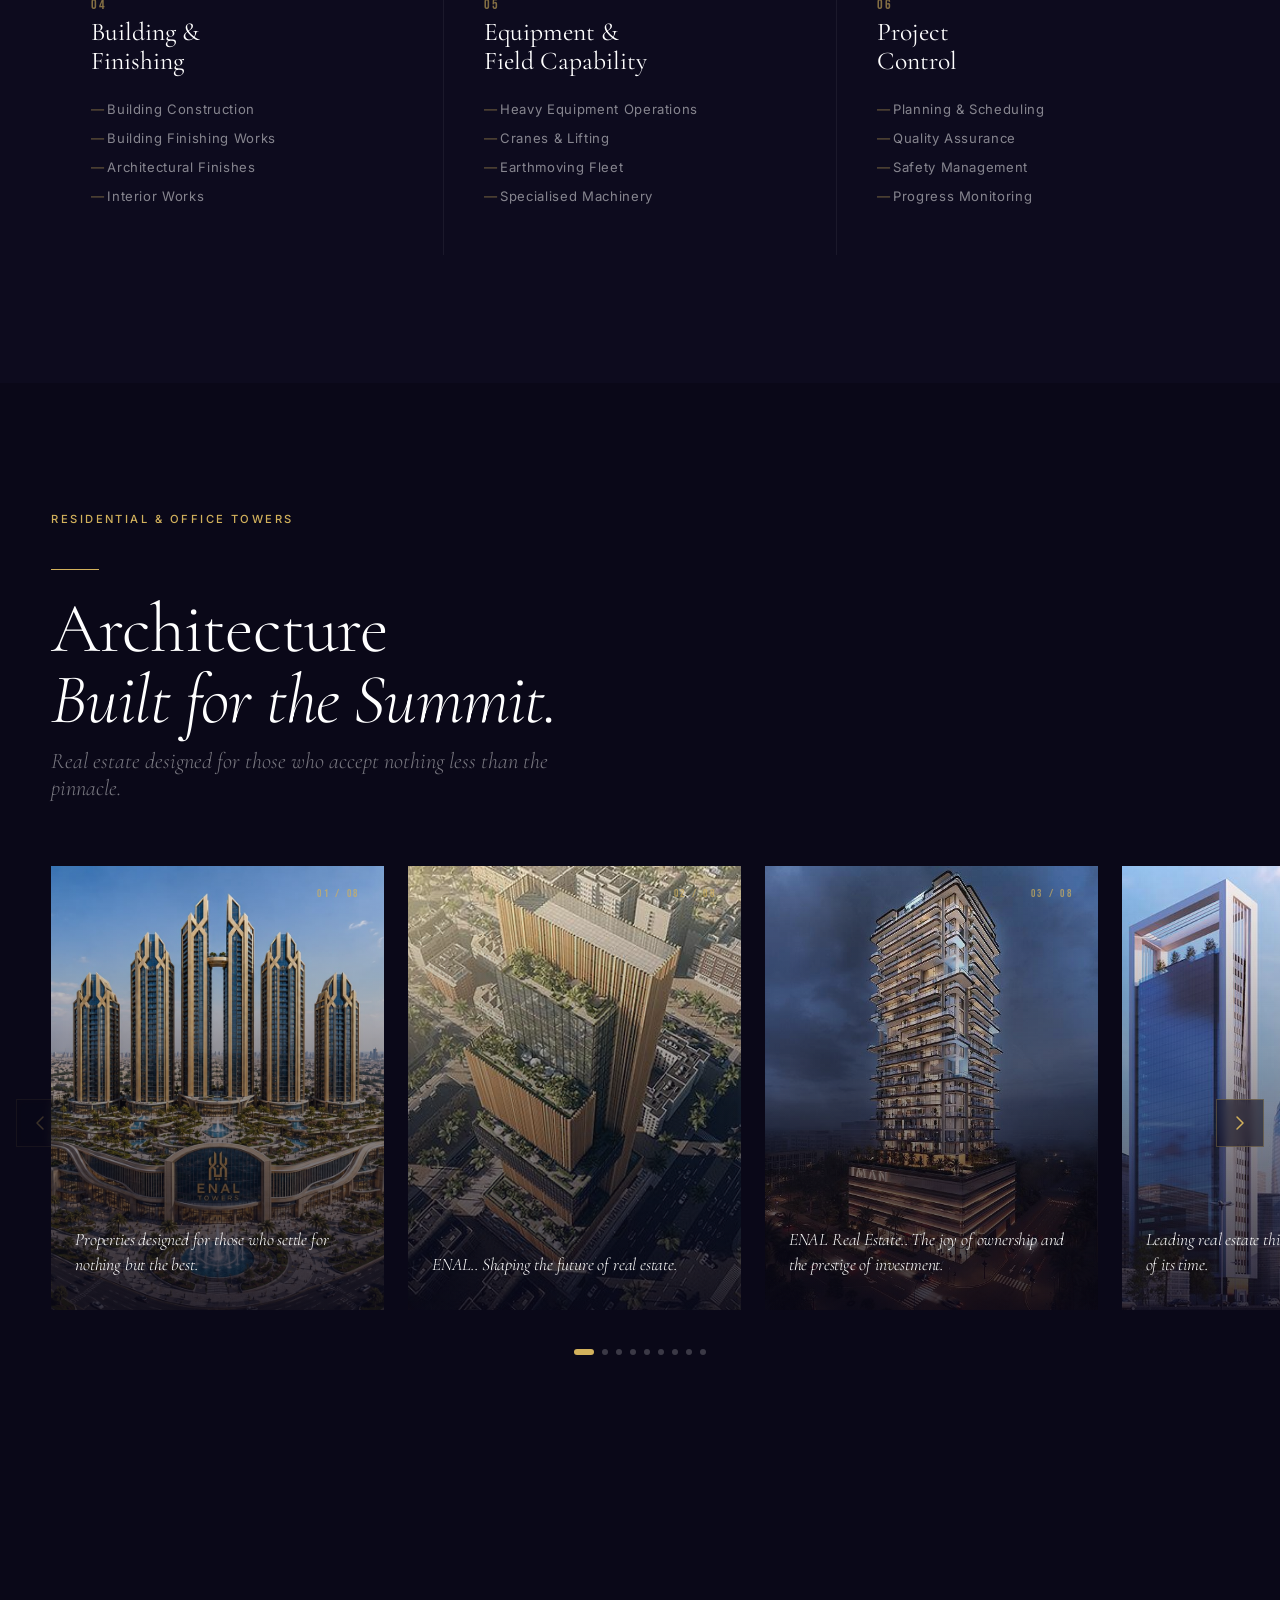
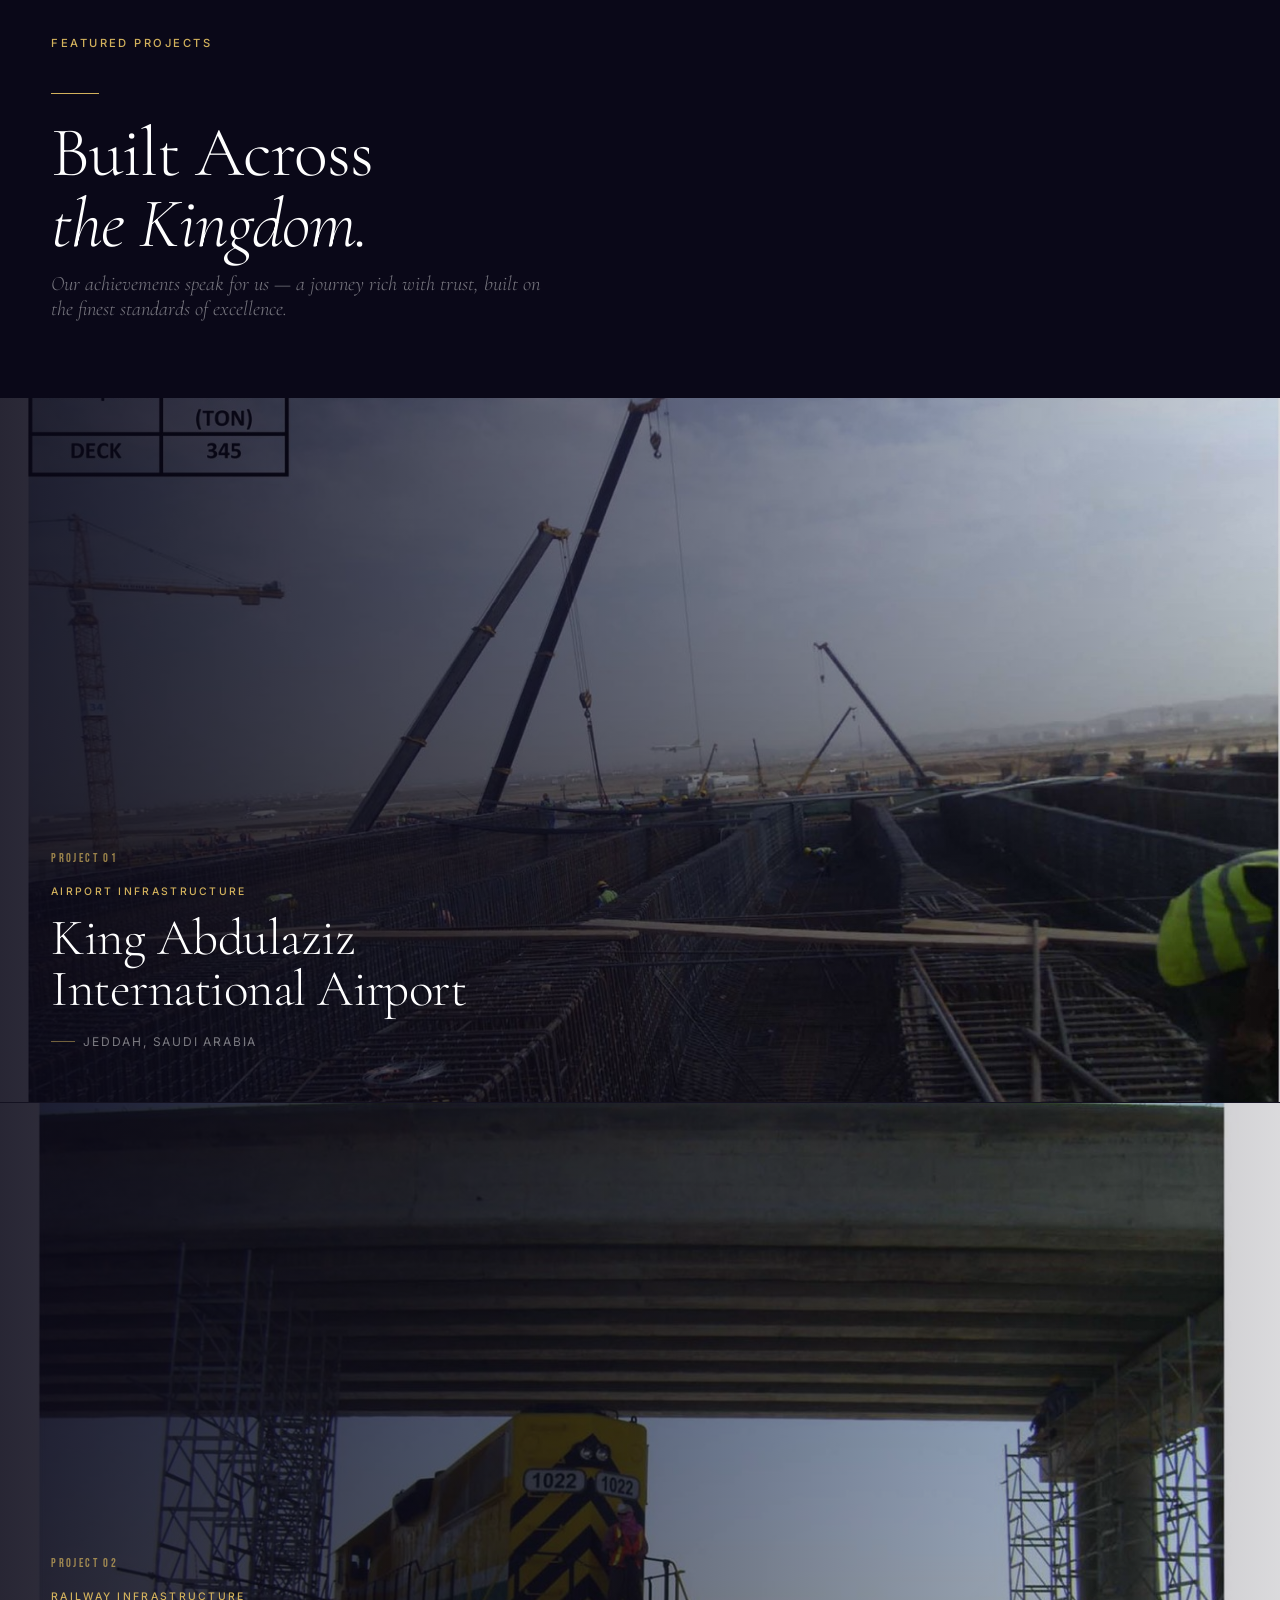
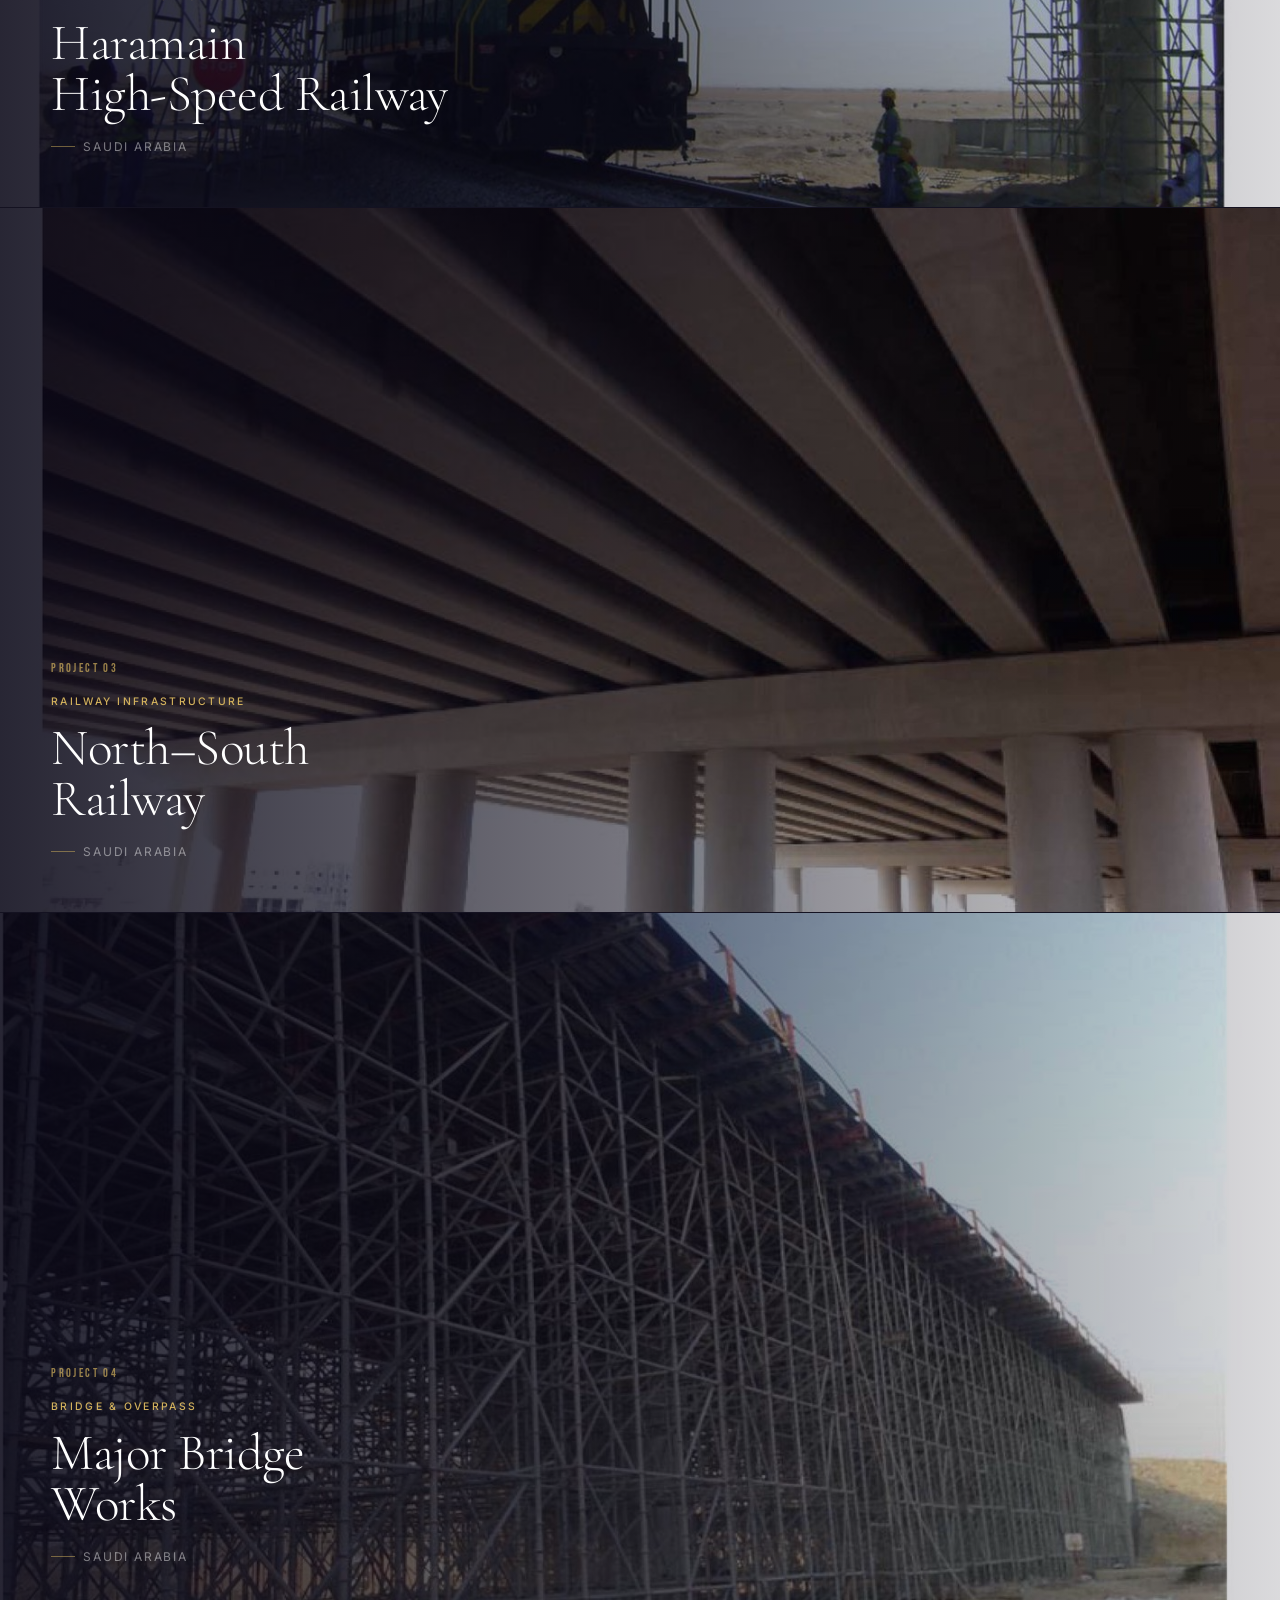
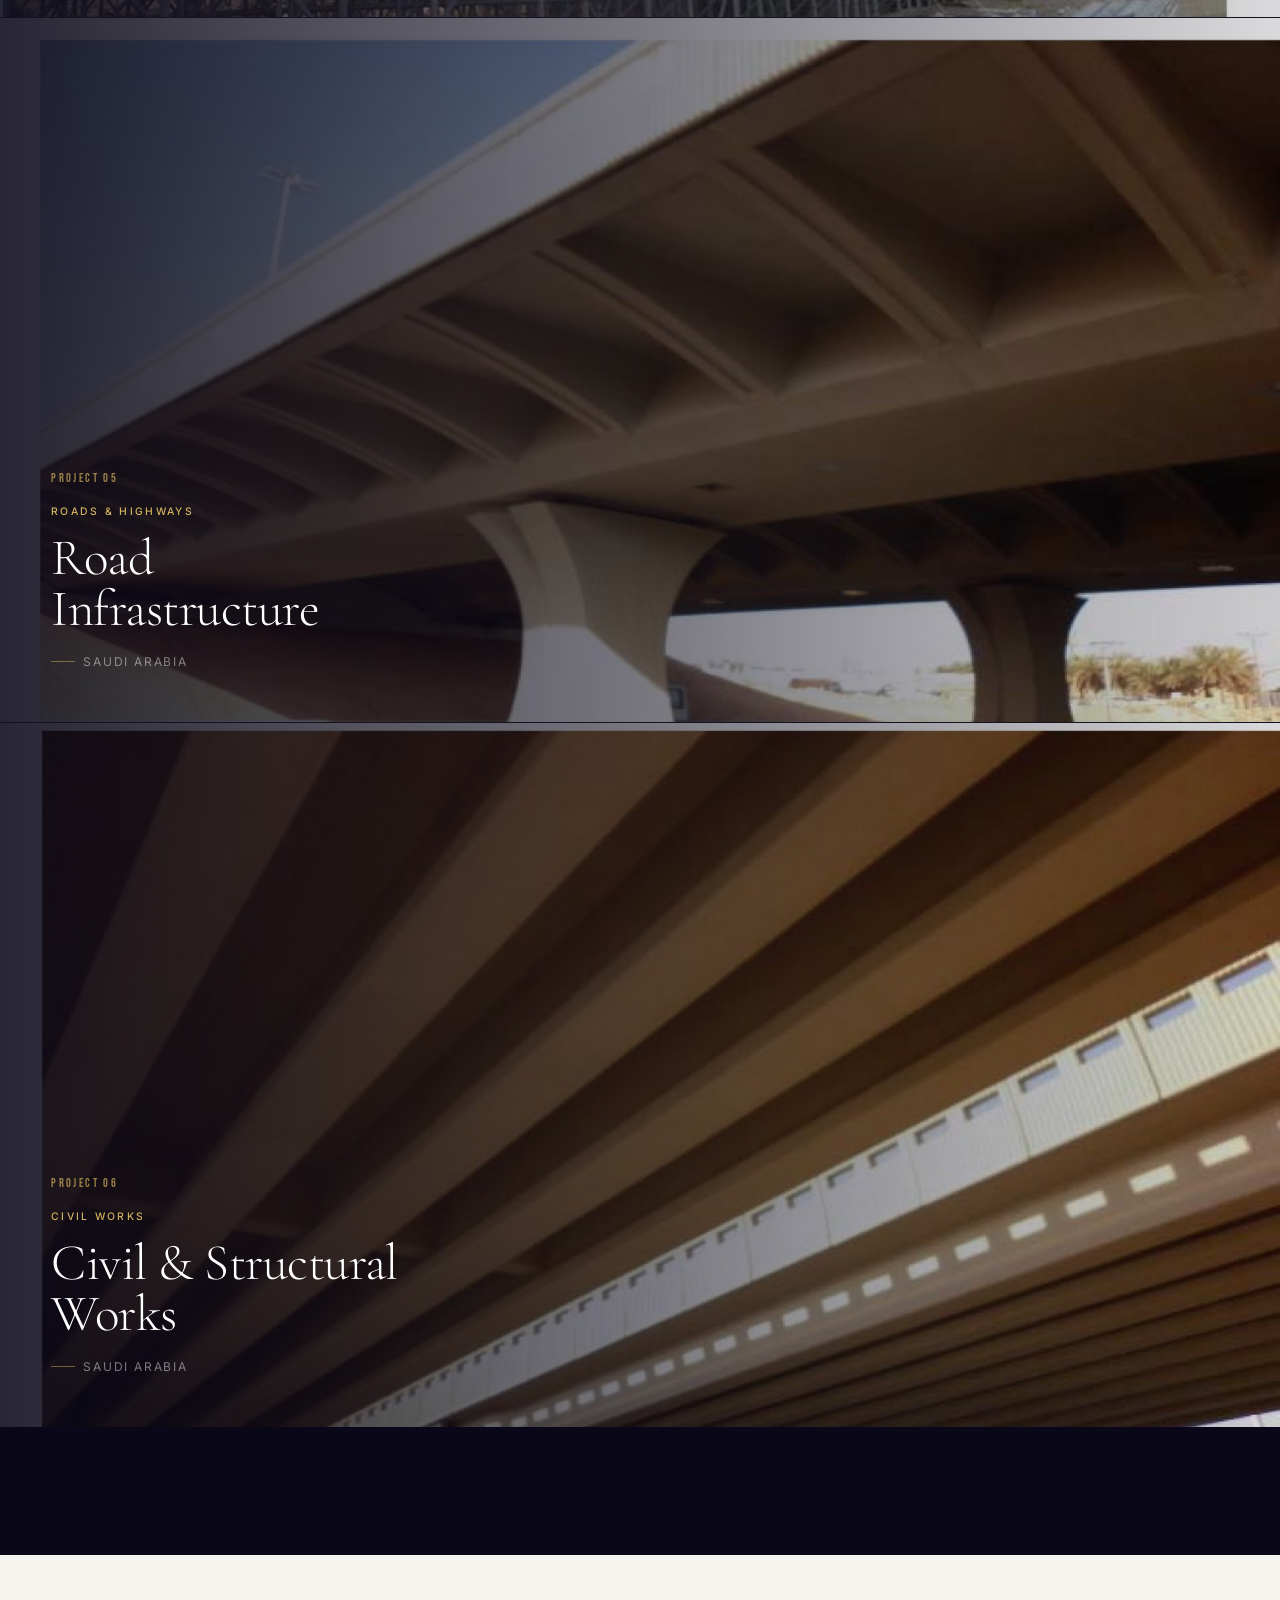
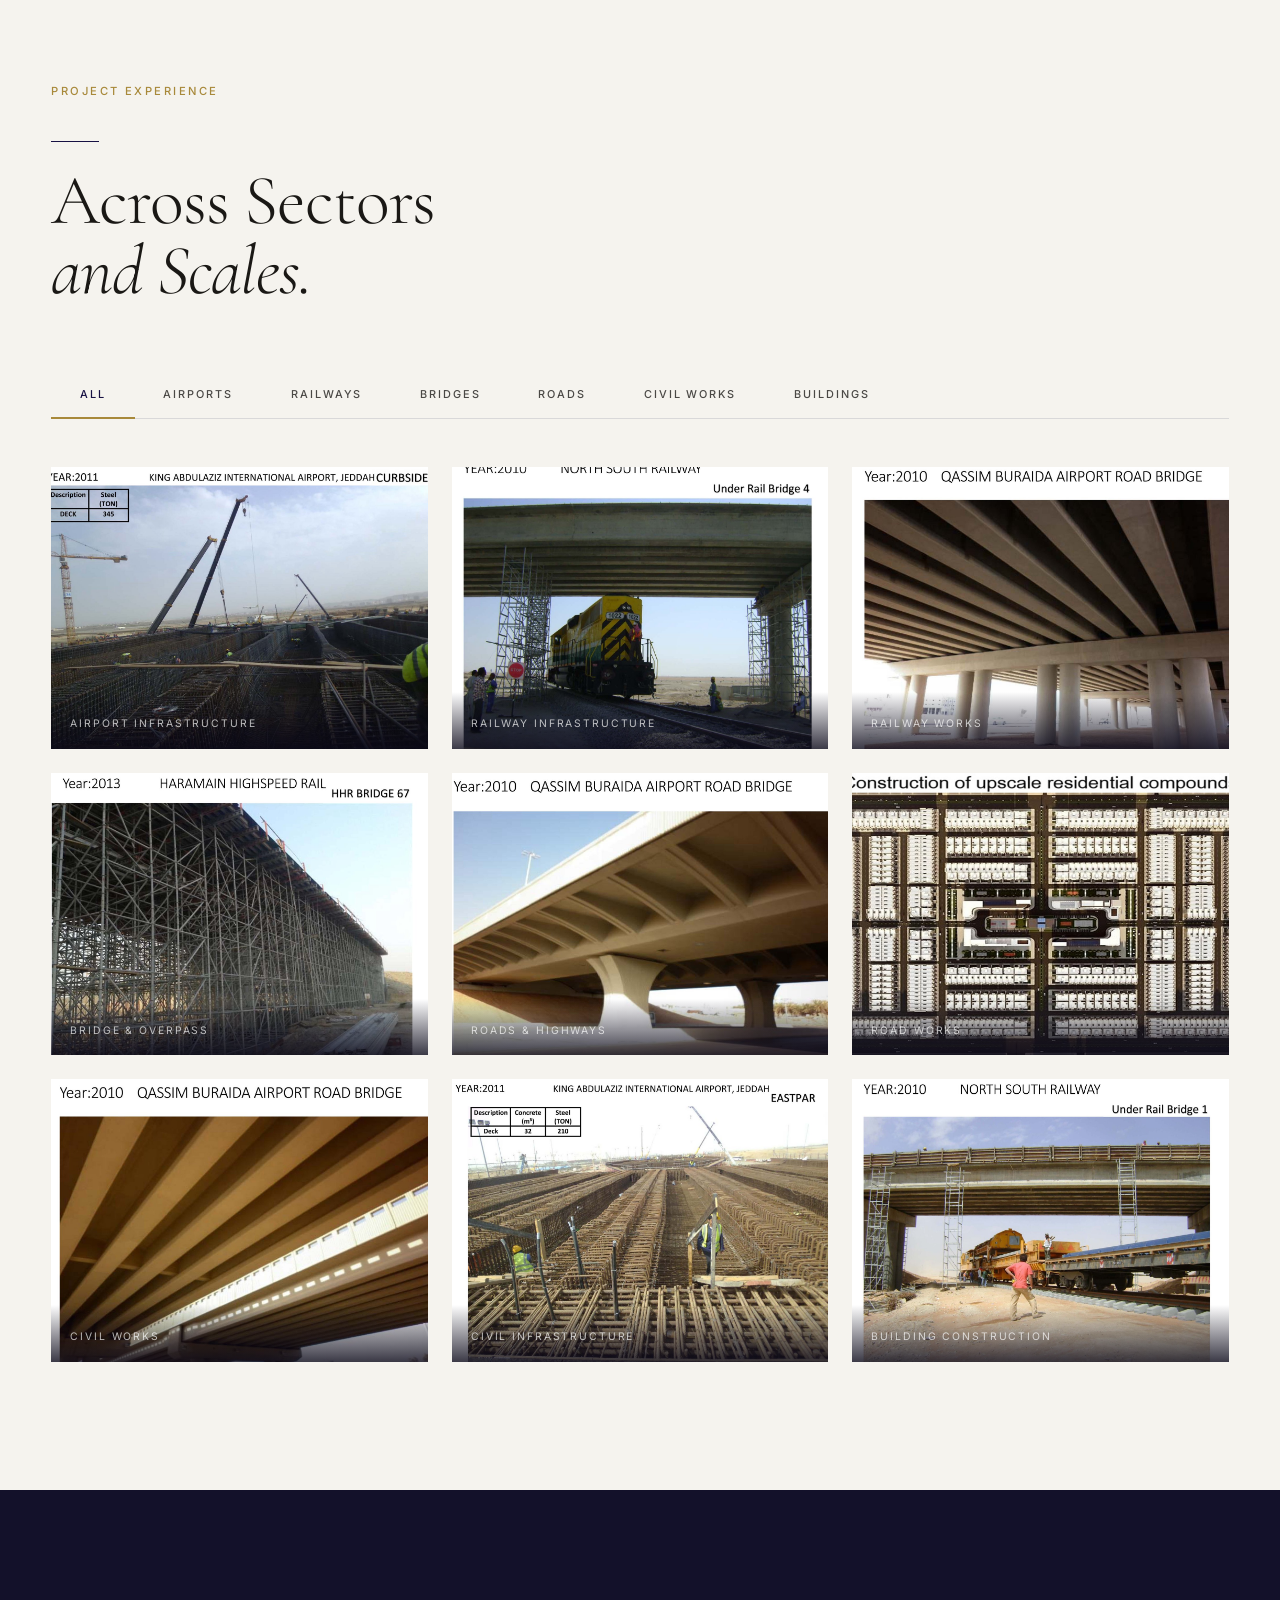
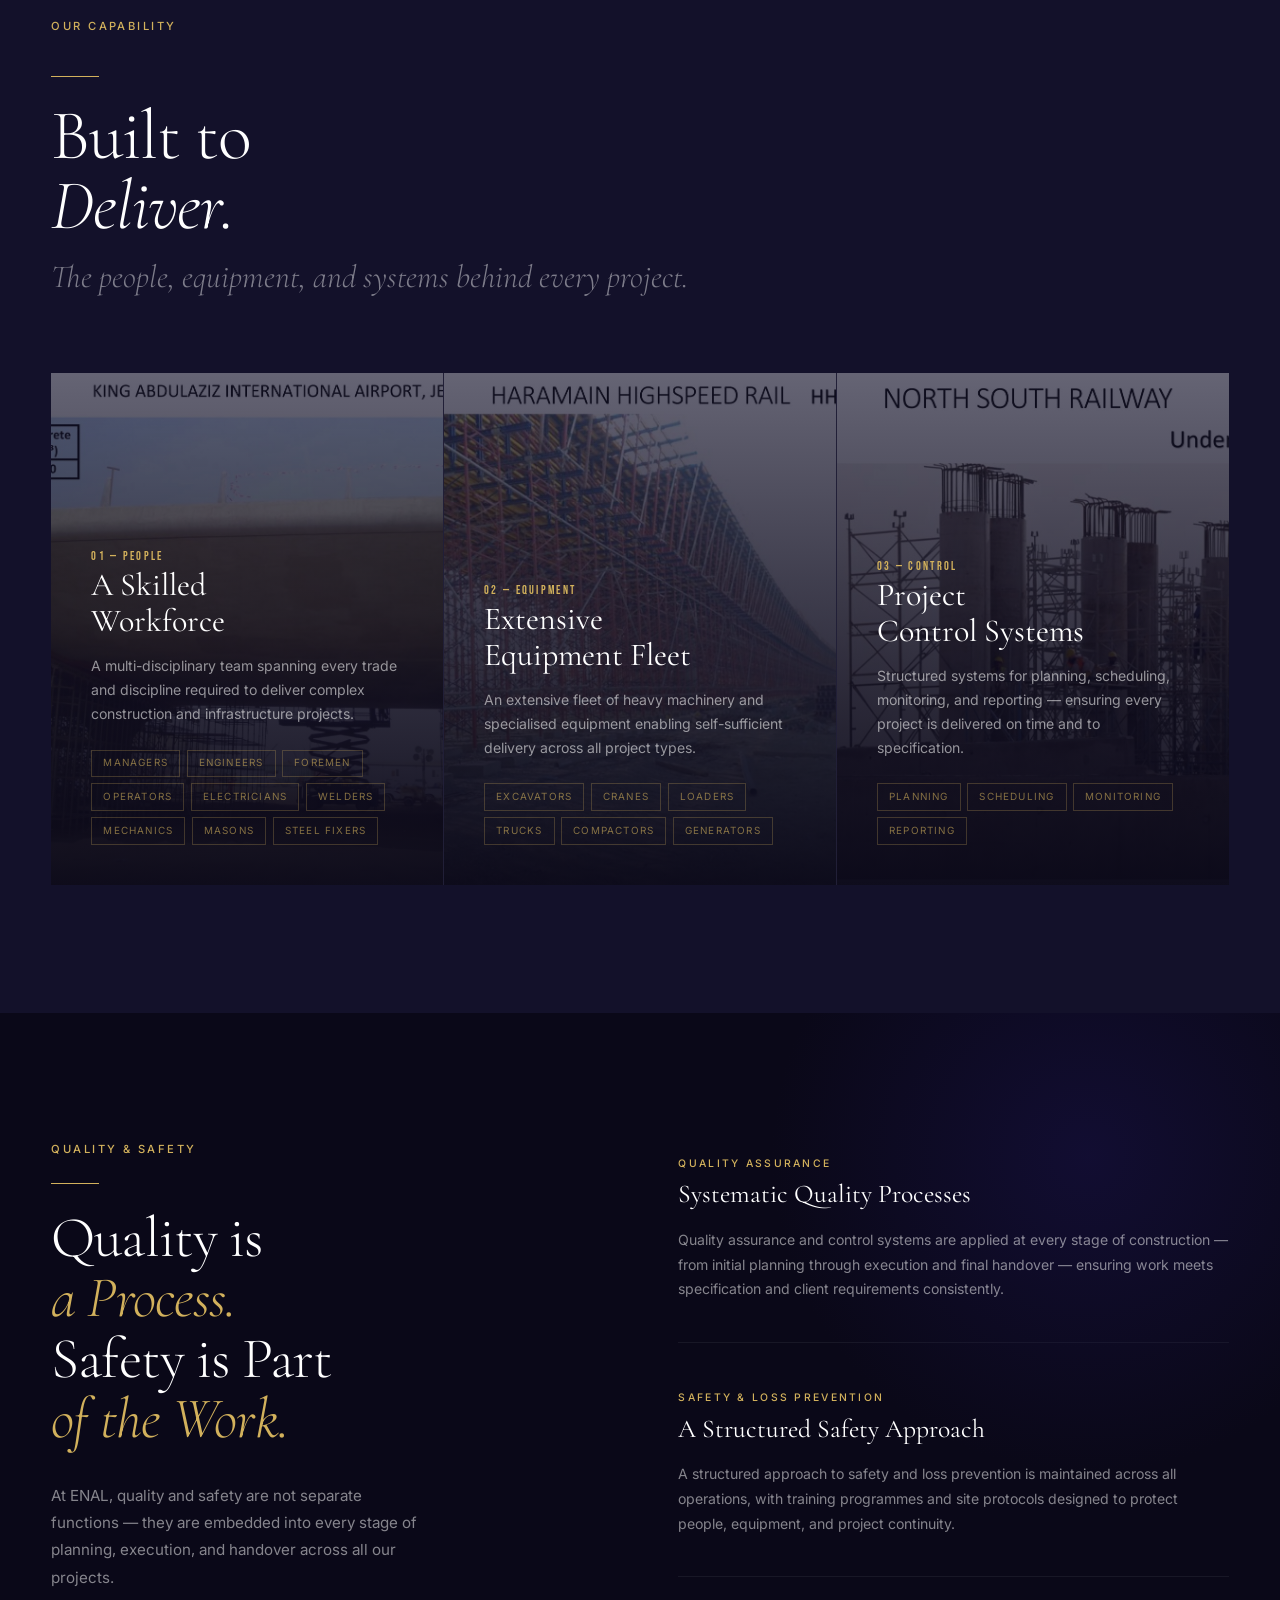
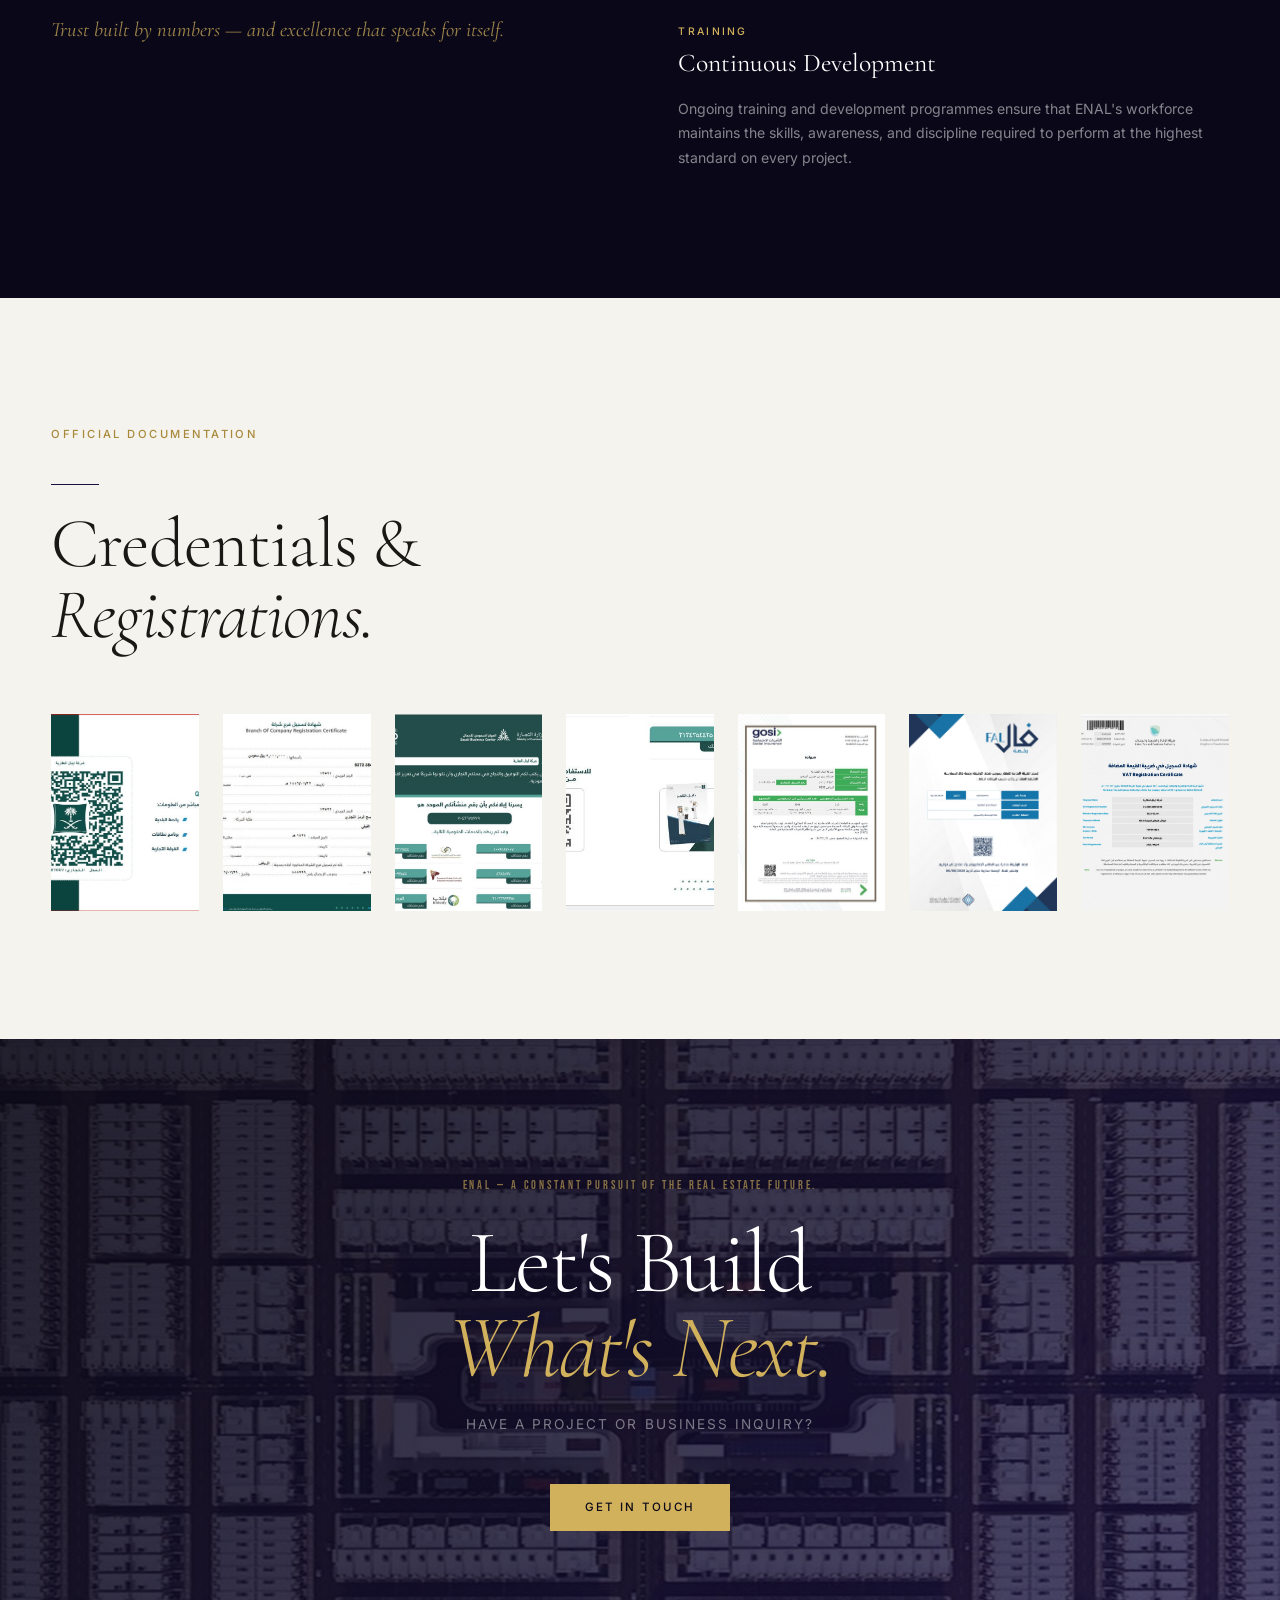
==== commit 54b2decd: "feat(seo): enhance bilingual Arabic/English search titles, meta descriptions, and rich structured da" ====
--- a/index.html
+++ b/index.html
@@ -7,7 +7,7 @@
 <head>
   <meta charset="UTF-8" />
   <meta name="viewport" content="width=device-width, initial-scale=1.0" />
-  <meta name="description" content="ENAL is a Saudi engineering and construction company delivering civil works, infrastructure, and real estate projects across the Kingdom since 1975." />
+  <meta name="description" content="شركة إينال للمقاولات والهندسة في المملكة العربية السعودية منذ 1975. أعمال مدنية وبنية تحتية ومشاريع عقارية كبرى | ENAL Engineering & Construction in Saudi Arabia since 1975." />
   <meta name="robots" content="index, follow" />
   <meta name="theme-color" content="#171143" />
   <link rel="canonical" href="https://enal.com.sa/" />
@@ -15,8 +15,8 @@
   <!-- Open Graph -->
   <meta property="og:type" content="website" />
   <meta property="og:url" content="https://enal.com.sa/" />
-  <meta property="og:title" content="ENAL | إينال — Engineering & Construction in Saudi Arabia Since 1975" />
-  <meta property="og:description" content="ENAL is a Saudi engineering and construction company delivering civil works, infrastructure, and real estate projects across the Kingdom since 1975." />
+  <meta property="og:title" content="ENAL | شركة إينال للمقاولات والهندسة — Engineering & Construction Saudi Arabia" />
+  <meta property="og:description" content="شركة إينال للمقاولات والهندسة في المملكة العربية السعودية منذ 1975. أعمال مدنية وبنية تحتية ومشاريع عقارية كبرى | ENAL Engineering & Construction in Saudi Arabia since 1975." />
   <meta property="og:image" content="https://enal.com.sa/assets/images/hero.png" />
   <meta property="og:image:alt" content="ENAL construction and infrastructure projects in Saudi Arabia" />
   <meta property="og:locale" content="ar_SA" />
@@ -25,14 +25,14 @@
 
   <!-- Twitter -->
   <meta name="twitter:card" content="summary_large_image" />
-  <meta name="twitter:title" content="ENAL | إينال — Engineering & Construction in Saudi Arabia Since 1975" />
+  <meta name="twitter:title" content="ENAL | شركة إينال للمقاولات والهندسة — Engineering & Construction Saudi Arabia" />
   <meta name="twitter:description" content="ENAL — شركة إينال للإنشاء والبنية التحتية والأعمال المدنية. خبرة راسخة منذ 1975." />
   <meta name="twitter:image" content="https://enal.com.sa/assets/images/hero.png" />
   <meta name="twitter:image:alt" content="ENAL construction and infrastructure projects in Saudi Arabia" />
 
   <link rel="icon" href="assets/images/favicon-32.png" type="image/png" sizes="32x32" />
   <link rel="icon" href="assets/images/favicon-64.png" type="image/png" sizes="64x64" />
-  <title>ENAL | إينال — Engineering & Construction Company in Saudi Arabia Since 1975</title>
+  <title>ENAL | شركة إينال للمقاولات والهندسة — Engineering & Construction Saudi Arabia</title>
   <link rel="preconnect" href="https://fonts.googleapis.com" />
   <link rel="preconnect" href="https://fonts.gstatic.com" crossorigin />
   <link href="https://fonts.googleapis.com/css2?family=Cormorant+Garamond:ital,wght@0,300;0,400;0,500;0,600;1,300;1,400&family=Inter:wght@300;400;500;600&family=Bebas+Neue&family=Tajawal:wght@200;300;400;500;700&family=Noto+Kufi+Arabic:wght@100;200;300;400&display=swap" rel="stylesheet" />
@@ -45,9 +45,17 @@
     "@context": "https://schema.org",
     "@type": "Organization",
     "name": "ENAL",
-    "alternateName": "إينال",
+    "alternateName": ["إينال", "شركة إينال", "شركة إينال للمقاولات والهندسة", "ENAL Construction"],
     "url": "https://enal.com.sa/",
     "logo": "https://enal.com.sa/assets/images/logo-transparent.svg",
+    "image": "https://enal.com.sa/assets/images/hero.png",
+    "address": {
+      "@type": "PostalAddress",
+      "addressCountry": "SA",
+      "addressRegion": "Riyadh",
+      "addressLocality": "Riyadh"
+    },
+    "priceRange": "2488$",
     "foundingDate": "1975",
     "description": "ENAL is a Saudi construction and infrastructure company established in 1975, delivering civil works, structural construction, roads, bridges, and real estate projects across the Kingdom.",
     "knowsAbout": ["Civil works", "Infrastructure construction", "Structural works", "Roads and bridges", "Real estate projects"],
